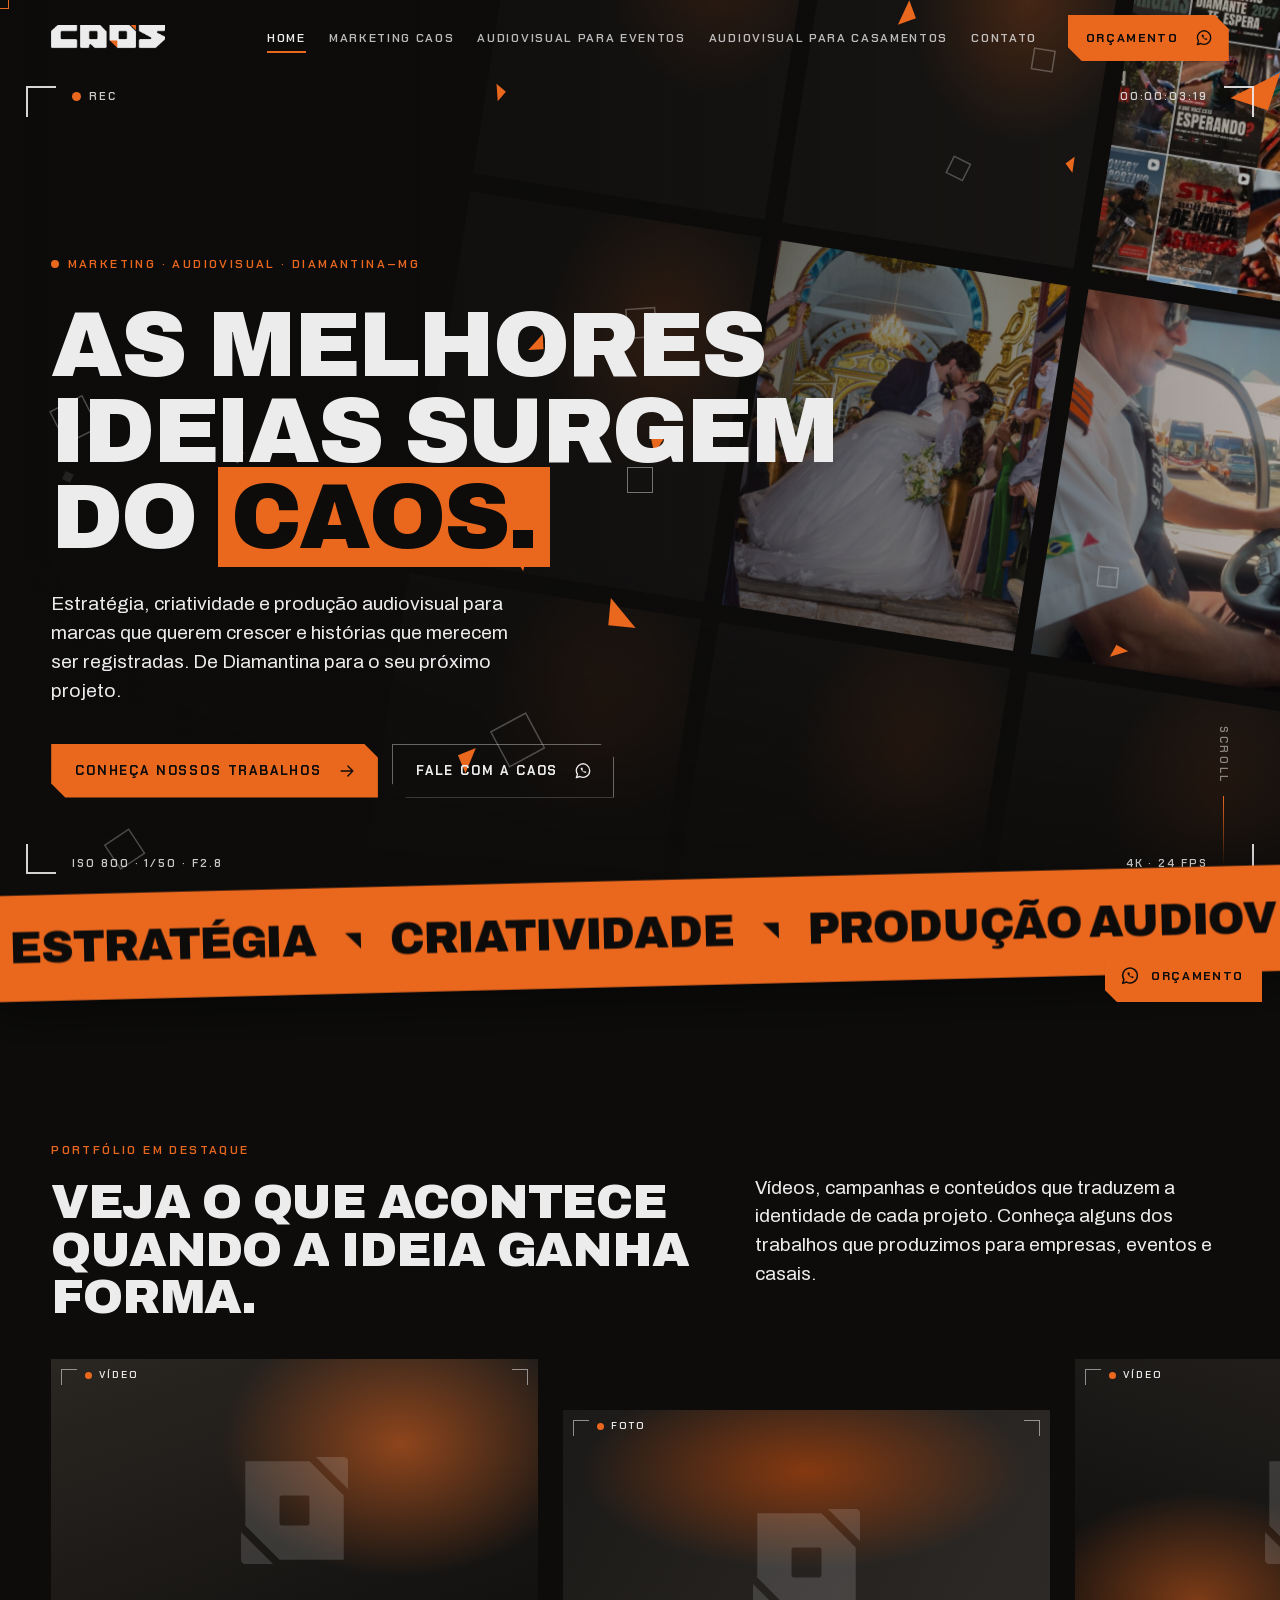
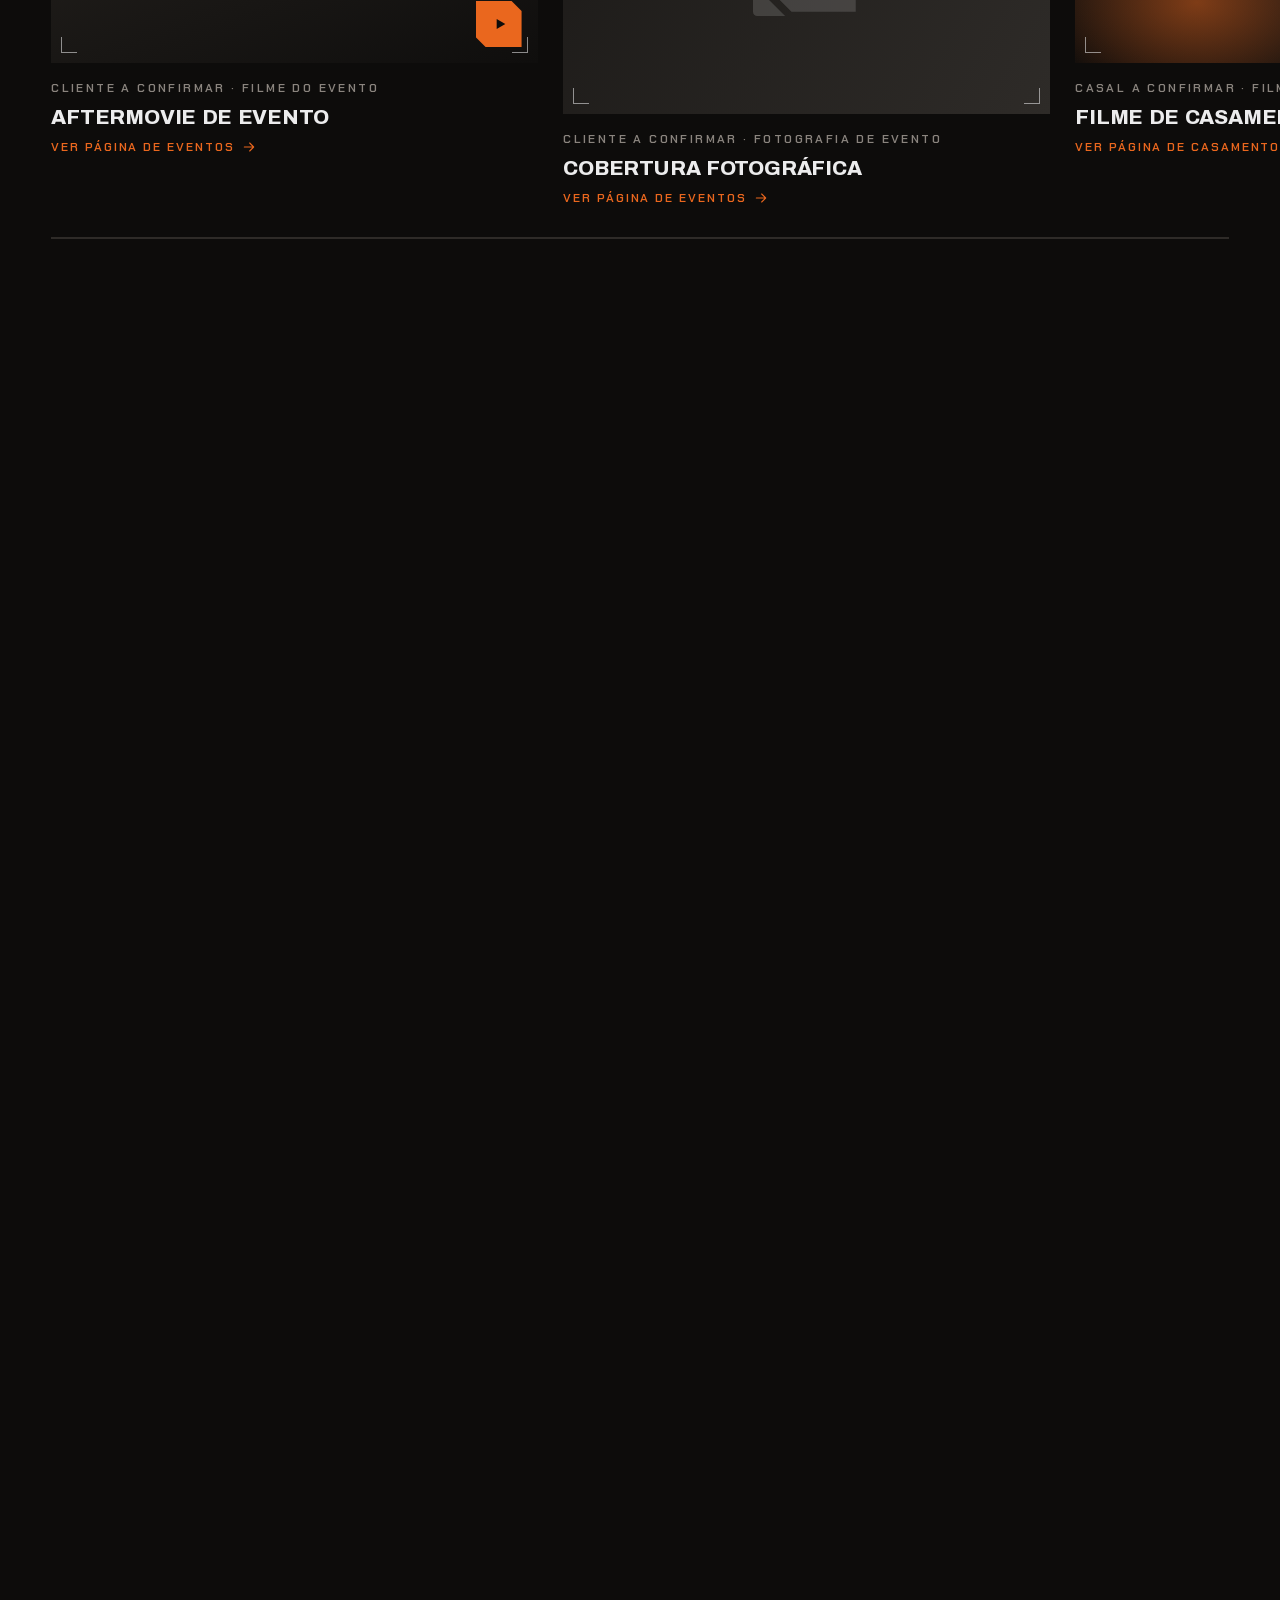
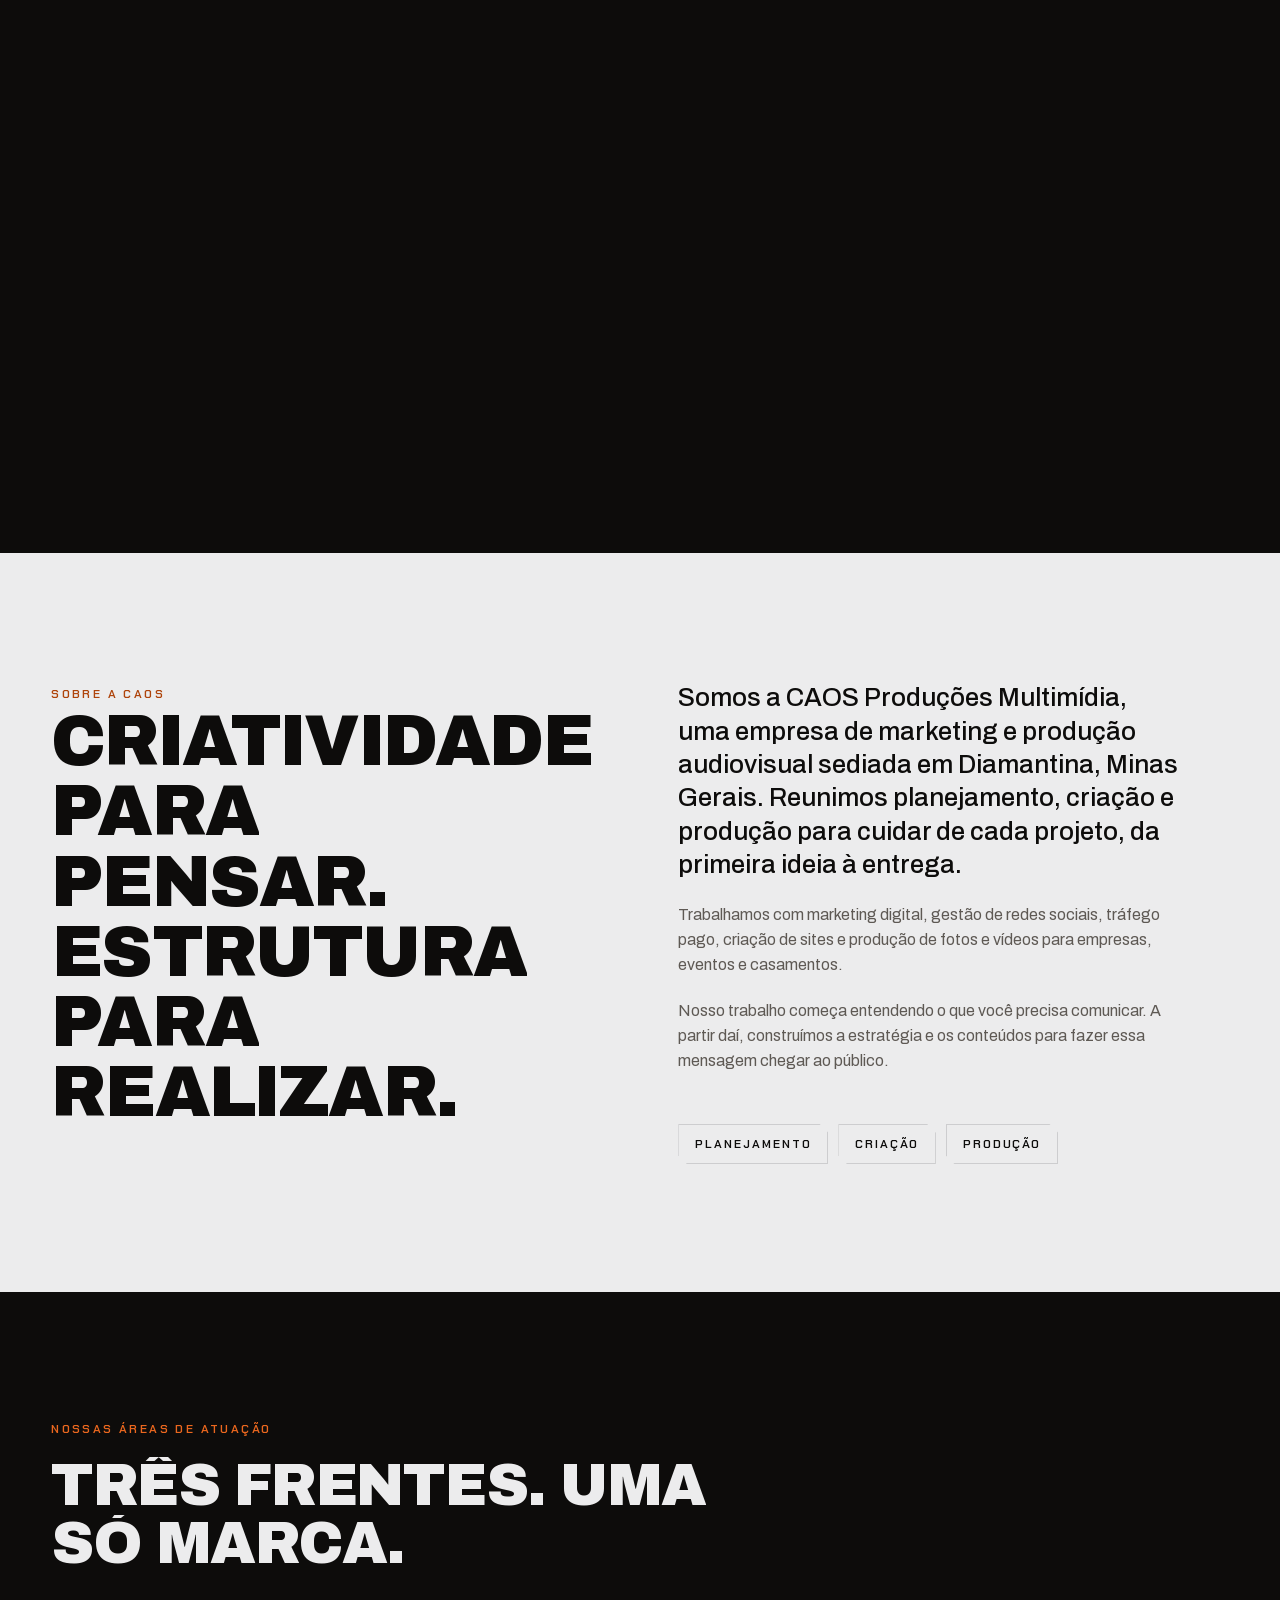
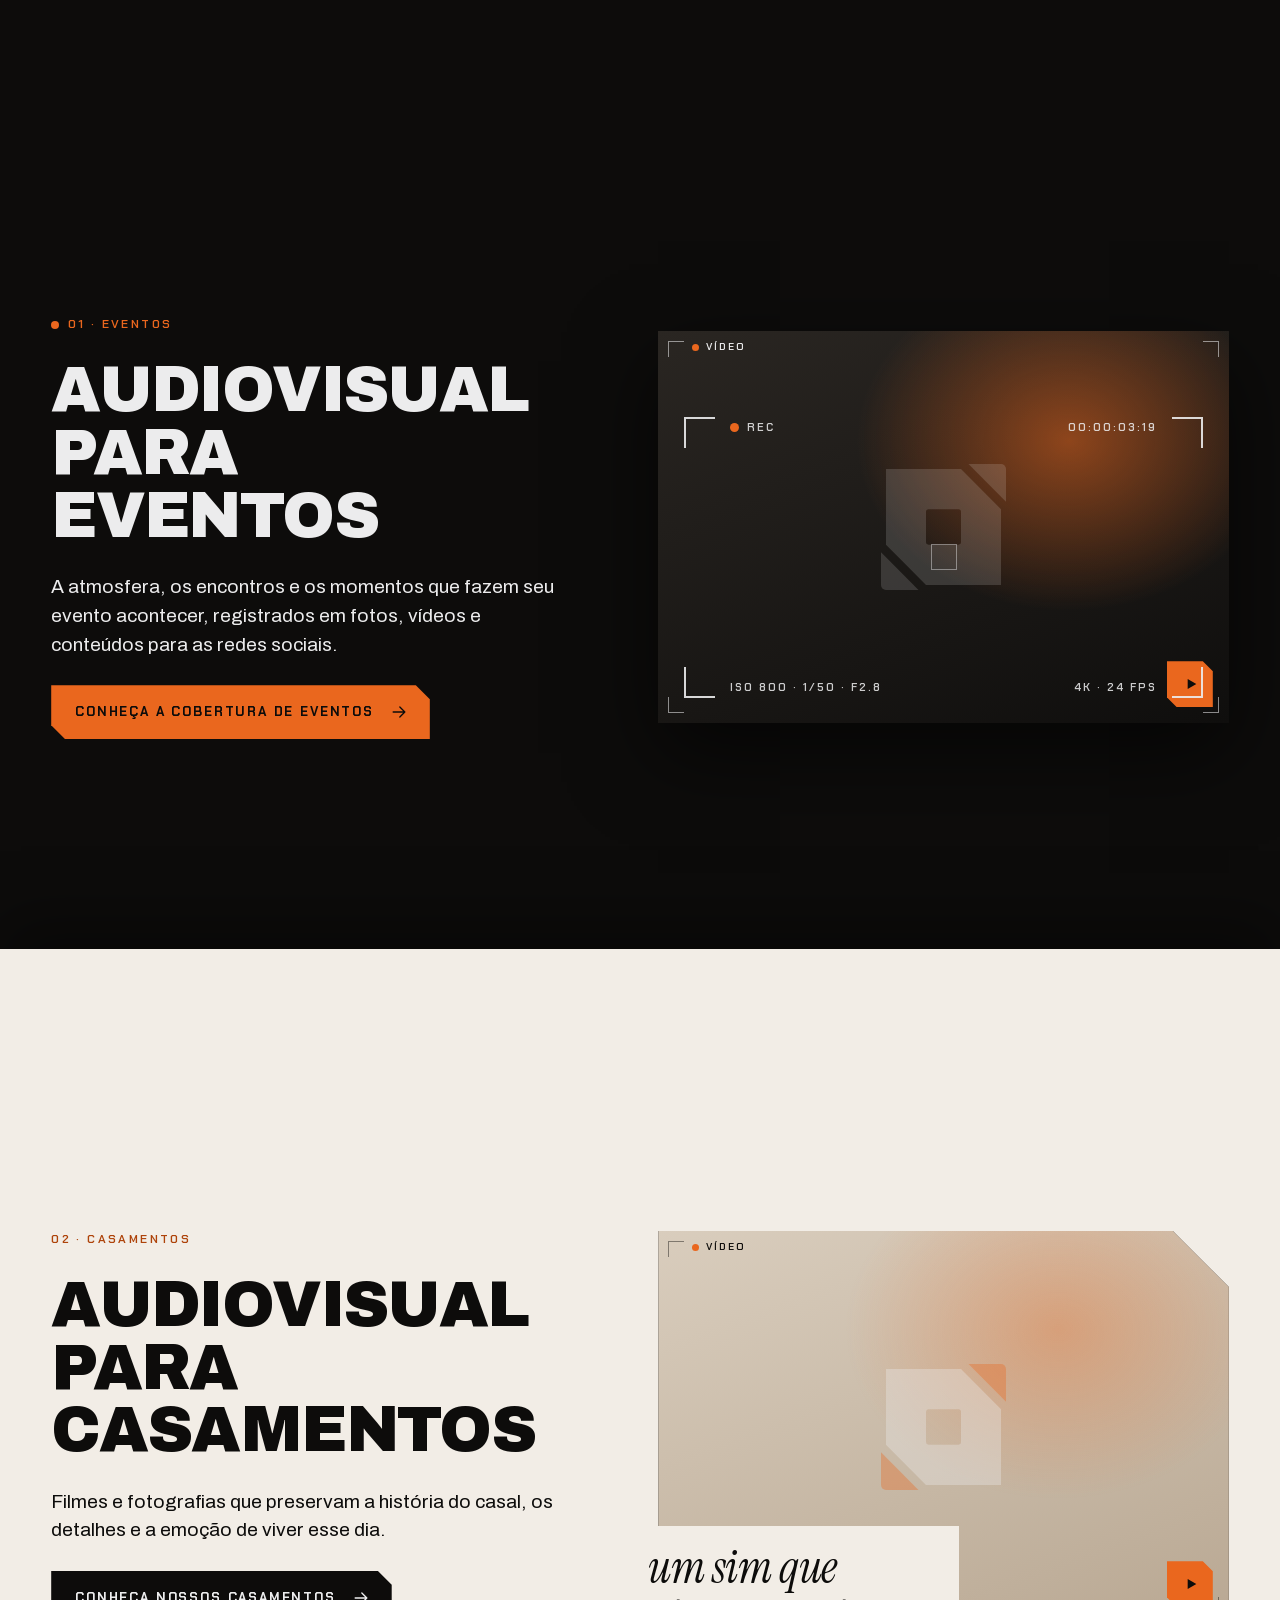
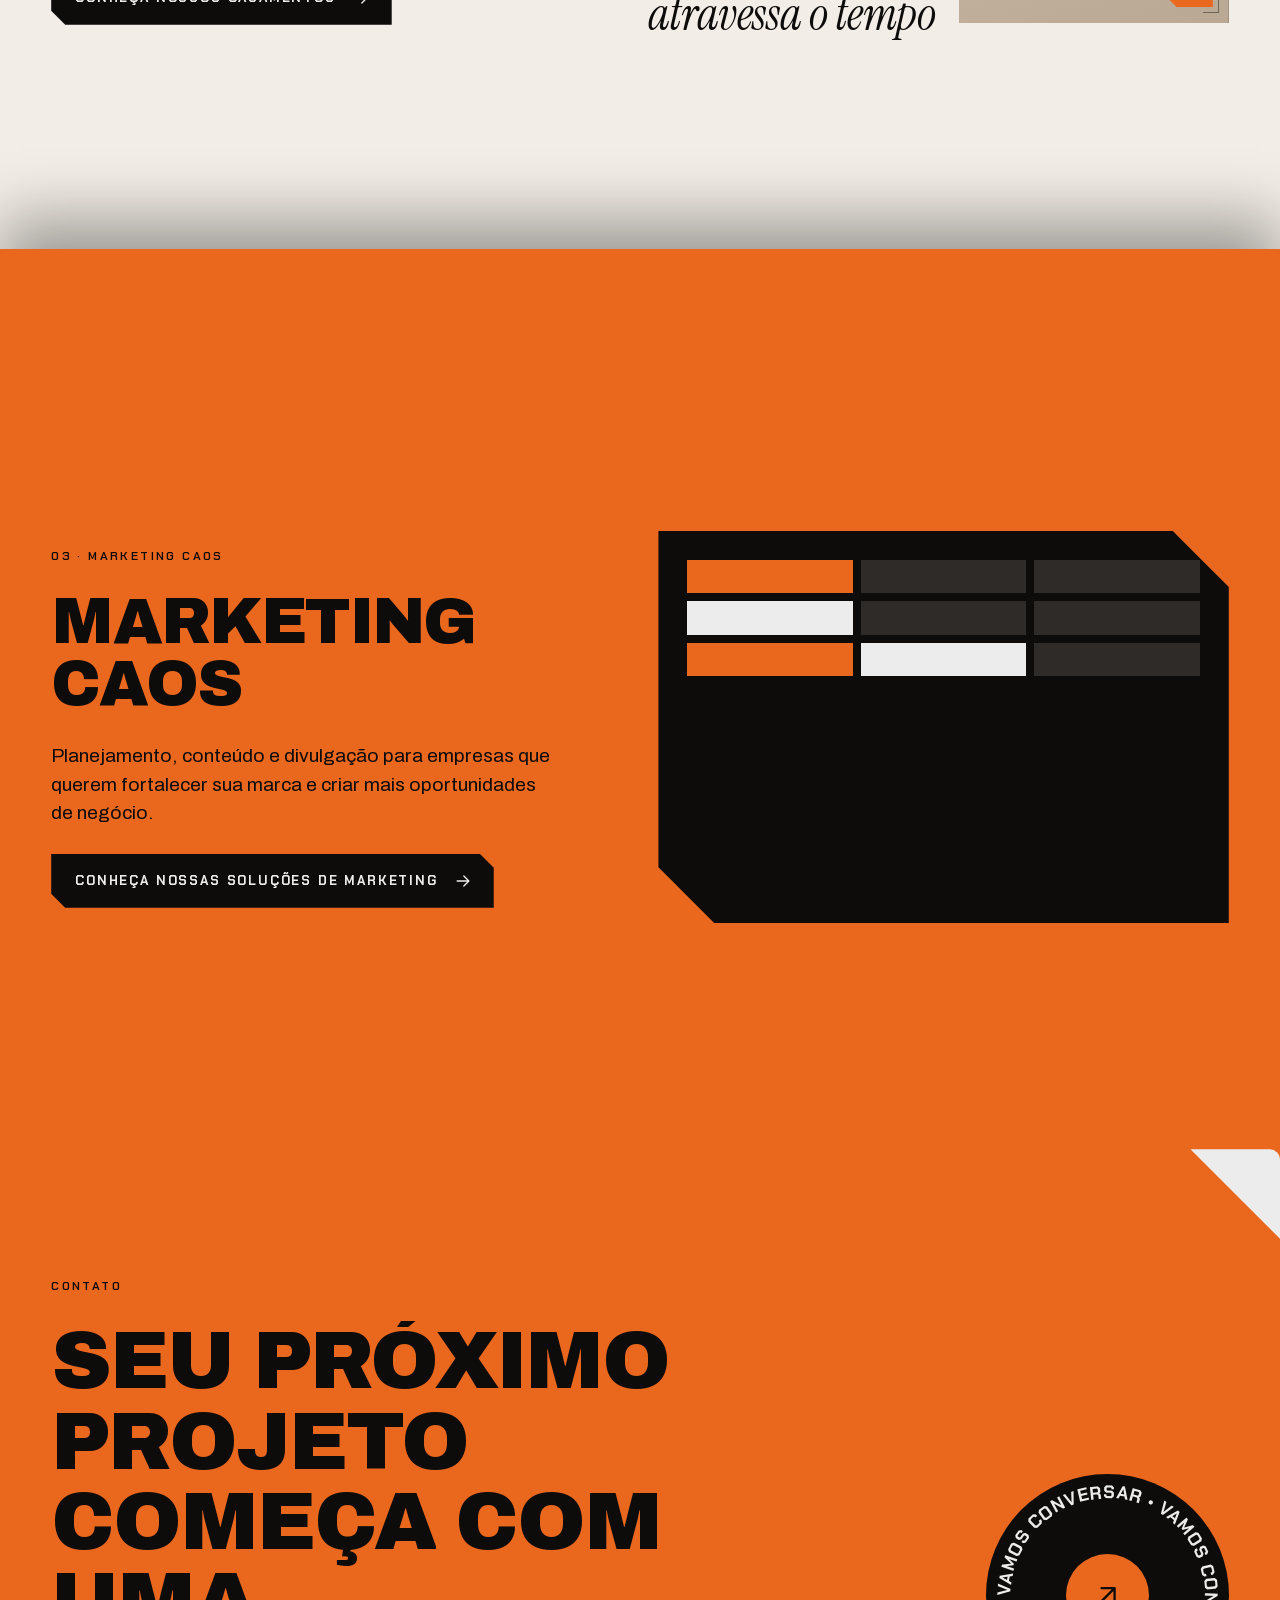
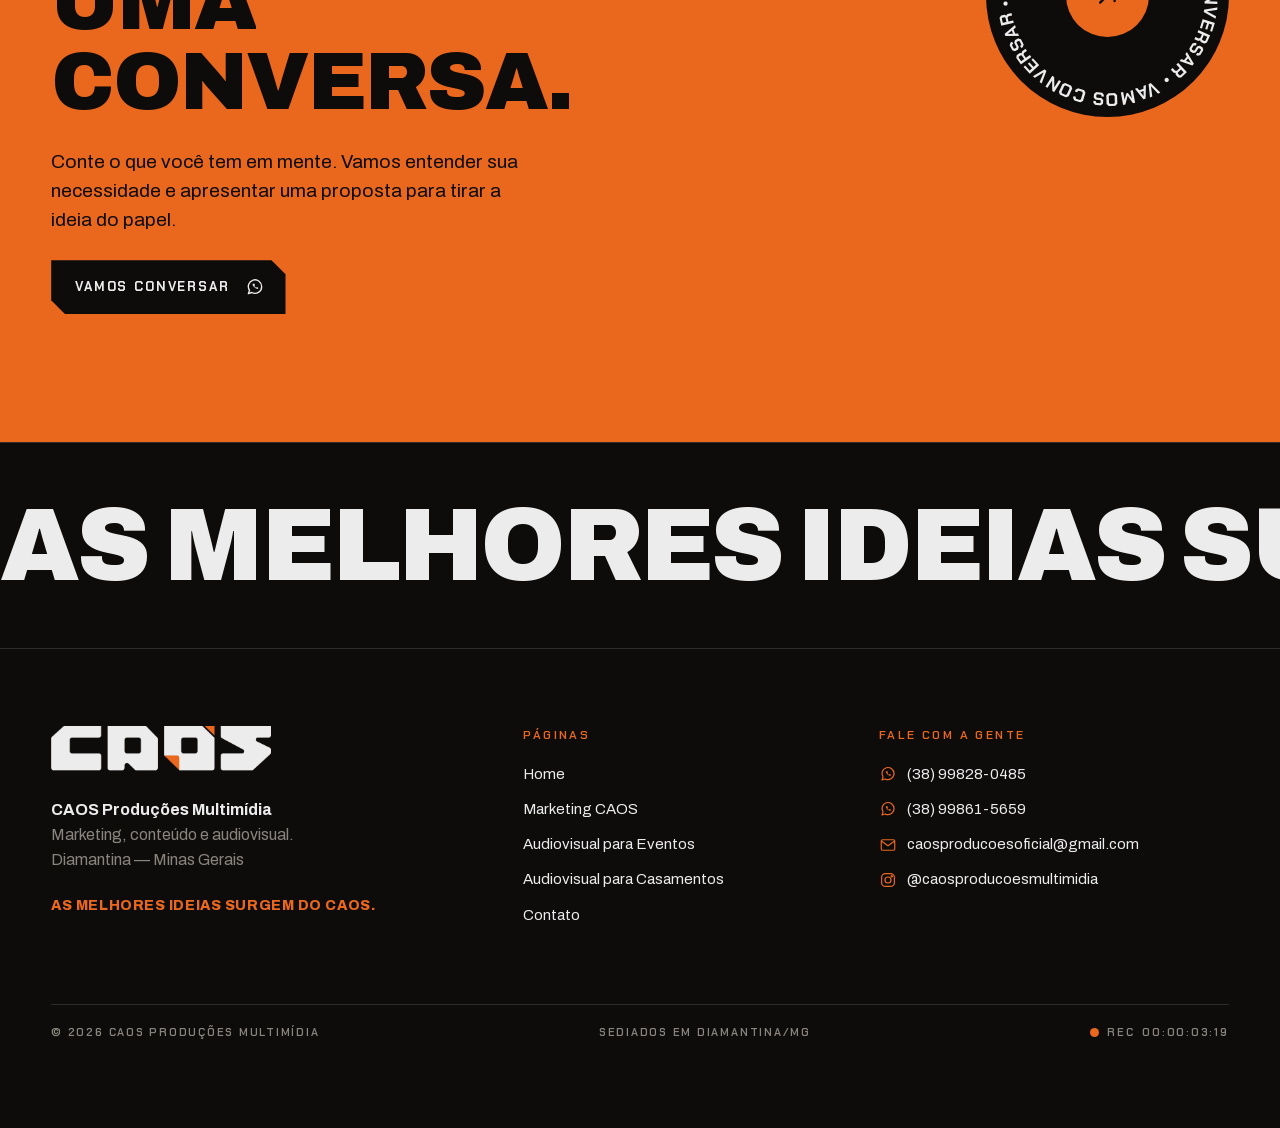
==== index.html @ 8f57286b "Gestão de redes sociais: um único quadro com os dois feeds, sem nomes de clientes Co-Authored-By: Cl" ====
<!doctype html>
<html lang="pt-BR" data-front="home">
<head>
<meta charset="utf-8">
<meta name="viewport" content="width=device-width, initial-scale=1, viewport-fit=cover">
<title>CAOS | Marketing e Produção Audiovisual em Diamantina</title>
<meta name="description" content="Conheça a CAOS: marketing digital, produção audiovisual e cobertura de eventos e casamentos em Diamantina. Veja nossos trabalhos e peça uma proposta.">
<link rel="canonical" href="https://acaos.com.br/">
<meta name="theme-color" content="#0D0C0B">
<meta property="og:type" content="website"><meta property="og:locale" content="pt_BR">
<meta property="og:site_name" content="CAOS Produções Multimídia">
<meta property="og:title" content="CAOS | Marketing e Produção Audiovisual em Diamantina"><meta property="og:description" content="Conheça a CAOS: marketing digital, produção audiovisual e cobertura de eventos e casamentos em Diamantina. Veja nossos trabalhos e peça uma proposta.">
<meta property="og:url" content="https://acaos.com.br/"><meta property="og:image" content="https://acaos.com.br/assets/img/og-image.jpg">
<meta name="twitter:card" content="summary_large_image">
<link rel="icon" href="/assets/img/brand/favicon.svg" type="image/svg+xml">
<link rel="preload" href="/assets/fonts/Archivo-100-900-latin.woff2" as="font" type="font/woff2" crossorigin>
<link rel="stylesheet" href="/assets/fonts/fonts.css">
<link rel="stylesheet" href="/assets/css/style.css?v=1793987584">
<script>document.documentElement.classList.add('js');try{if(sessionStorage.getItem('caosNav')==='1')document.documentElement.classList.add('is-entering')}catch(e){}</script>
<script type="application/ld+json">{"@context": "https://schema.org", "@type": "ProfessionalService", "name": "CAOS Produções Multimídia", "url": "https://acaos.com.br", "image": "https://acaos.com.br/assets/img/og-image.jpg", "logo": "https://acaos.com.br/assets/img/brand/favicon.svg", "telephone": "+5538998280485", "email": "caosproducoesoficial@gmail.com", "address": {"@type": "PostalAddress", "streetAddress": "Rua Direita, 180", "addressLocality": "Diamantina", "addressRegion": "MG", "addressCountry": "BR"}, "areaServed": "Diamantina e região, Minas Gerais", "sameAs": ["https://www.instagram.com/caosproducoesmultimidia/"]}</script>

</head>
<body data-front="home">
<a class="skip" href="#conteudo">Ir para o conteúdo</a>
<div class="curtain" aria-hidden="true"><i></i><i></i></div>
<div class="cursor" aria-hidden="true"><span></span><em></em></div>
<div class="progress" aria-hidden="true"><i></i></div>
<header class="hdr" data-hdr>
  <a class="hdr__logo" href="/" aria-label="CAOS · página inicial"><img src="/assets/img/brand/logo-nevoa.png" alt="CAOS" width="124" height="28"></a>
  <nav class="hdr__nav" aria-label="Principal"><a href="/" aria-current=page data-nav>Home</a><a href="/marketing/" data-nav>Marketing CAOS</a><a href="/eventos/" data-nav>Audiovisual para Eventos</a><a href="/casamentos/" data-nav>Audiovisual para Casamentos</a><a href="/contato/" data-nav>Contato</a></nav>
  <div class="hdr__cta"><a class="btn btn--solid" href="https://wa.me/5538998280485?text=Ol%C3%A1%2C%20CAOS%21%20Vim%20pelo%20site%20e%20gostaria%20de%20conversar%20sobre%20um%20projeto." target="_blank" rel="noopener" data-track="wa_header_home" data-magnetic data-cursor="WhatsApp"><span class="btn__t">Orçamento</span><span class="btn__i"><svg class="ico" viewBox="0 0 24 24" fill="none" stroke="currentColor" stroke-width="1.6" stroke-linecap="round" stroke-linejoin="round" aria-hidden="true"><path d="M20 11.5A8 8 0 0 1 8.2 18.6L4 20l1.4-4.1A8 8 0 1 1 20 11.5Z"/><path d="M9 8.5c.3 2.6 2.700 5 6 6l1.2-1.4-2-1-.8.8c-.8-.3-1.800-1.300-2.200-2.200l.8-.8-1-2Z" fill="currentColor" stroke="none"/></svg></span></a></div>
  <button class="burger" type="button" aria-label="Abrir menu" aria-expanded="false" data-burger><span></span><span></span></button>
</header>
<div class="menu" data-menu aria-hidden="true">
  <nav aria-label="Menu"><a href="/" data-nav><small>00</small><span>Home</span></a><a href="/marketing/" data-nav><small>01</small><span>Marketing CAOS</span></a><a href="/eventos/" data-nav><small>02</small><span>Audiovisual para Eventos</span></a><a href="/casamentos/" data-nav><small>03</small><span>Audiovisual para Casamentos</span></a><a href="/contato/" data-nav><small>04</small><span>Contato</span></a></nav>
  <div class="menu__foot"><a href="https://wa.me/5538998280485?text=Ol%C3%A1%2C%20CAOS%21%20Vim%20pelo%20site%20e%20gostaria%20de%20conversar%20sobre%20um%20projeto." target="_blank" rel="noopener">WhatsApp (38) 99828-0485</a><a href="mailto:caosproducoesoficial@gmail.com">caosproducoesoficial@gmail.com</a></div>
</div>
<main id="conteudo">

<section class="hero sec sec--dark" data-sec data-hero>
  <div class="hero__cols" aria-hidden="true"><div class="hcol hcol--0"><div class="hcol__t"><div class="hcol__i"><div class="frame " data-v="0" data-tipo="video"><span class="frame__ph"><img src="/assets/img/brand/simbolo.svg" alt="" class="sym" width="100" height="100" loading="lazy"></span><i class="fc tl"></i><i class="fc tr"></i><i class="fc bl"></i><i class="fc br"></i><span class="frame__rec"><b></b>VÍDEO</span><span class="frame__play"><svg class="ico" viewBox="0 0 24 24" fill="none" stroke="currentColor" stroke-width="1.6" stroke-linecap="round" stroke-linejoin="round" aria-hidden="true"><path d="M7 4.5v15l13-7.5Z" fill="currentColor" stroke="none"/></svg></span></div></div><div class="hcol__i"><div class="frame " data-v="2" data-tipo="foto"><span class="frame__ph"><img src="/assets/img/brand/simbolo.svg" alt="" class="sym" width="100" height="100" loading="lazy"></span><i class="fc tl"></i><i class="fc tr"></i><i class="fc bl"></i><i class="fc br"></i><span class="frame__rec"><b></b>FOTO</span></div></div><div class="hcol__i"><div class="frame " data-v="3" data-tipo="video"><span class="frame__ph"><img src="/assets/img/brand/simbolo.svg" alt="" class="sym" width="100" height="100" loading="lazy"></span><i class="fc tl"></i><i class="fc tr"></i><i class="fc bl"></i><i class="fc br"></i><span class="frame__rec"><b></b>VÍDEO</span><span class="frame__play"><svg class="ico" viewBox="0 0 24 24" fill="none" stroke="currentColor" stroke-width="1.6" stroke-linecap="round" stroke-linejoin="round" aria-hidden="true"><path d="M7 4.5v15l13-7.5Z" fill="currentColor" stroke="none"/></svg></span></div></div><div class="hcol__i"><div class="frame " data-v="0" data-tipo="video"><span class="frame__ph"><img src="/assets/img/brand/simbolo.svg" alt="" class="sym" width="100" height="100" loading="lazy"></span><i class="fc tl"></i><i class="fc tr"></i><i class="fc bl"></i><i class="fc br"></i><span class="frame__rec"><b></b>VÍDEO</span><span class="frame__play"><svg class="ico" viewBox="0 0 24 24" fill="none" stroke="currentColor" stroke-width="1.6" stroke-linecap="round" stroke-linejoin="round" aria-hidden="true"><path d="M7 4.5v15l13-7.5Z" fill="currentColor" stroke="none"/></svg></span></div></div><div class="hcol__i"><div class="frame " data-v="2" data-tipo="foto"><span class="frame__ph"><img src="/assets/img/brand/simbolo.svg" alt="" class="sym" width="100" height="100" loading="lazy"></span><i class="fc tl"></i><i class="fc tr"></i><i class="fc bl"></i><i class="fc br"></i><span class="frame__rec"><b></b>FOTO</span></div></div><div class="hcol__i"><div class="frame " data-v="3" data-tipo="video"><span class="frame__ph"><img src="/assets/img/brand/simbolo.svg" alt="" class="sym" width="100" height="100" loading="lazy"></span><i class="fc tl"></i><i class="fc tr"></i><i class="fc bl"></i><i class="fc br"></i><span class="frame__rec"><b></b>VÍDEO</span><span class="frame__play"><svg class="ico" viewBox="0 0 24 24" fill="none" stroke="currentColor" stroke-width="1.6" stroke-linecap="round" stroke-linejoin="round" aria-hidden="true"><path d="M7 4.5v15l13-7.5Z" fill="currentColor" stroke="none"/></svg></span></div></div></div></div><div class="hcol hcol--1"><div class="hcol__t"><div class="hcol__i"><div class="frame " data-v="1" data-tipo="video"><span class="frame__ph"><img src="/assets/img/brand/simbolo.svg" alt="" class="sym" width="100" height="100" loading="lazy"></span><i class="fc tl"></i><i class="fc tr"></i><i class="fc bl"></i><i class="fc br"></i><span class="frame__rec"><b></b>VÍDEO</span><span class="frame__play"><svg class="ico" viewBox="0 0 24 24" fill="none" stroke="currentColor" stroke-width="1.6" stroke-linecap="round" stroke-linejoin="round" aria-hidden="true"><path d="M7 4.5v15l13-7.5Z" fill="currentColor" stroke="none"/></svg></span></div></div><div class="hcol__i"><div class="frame " data-v="1" data-tipo="foto"><img src="/assets/img/portfolio/casamento-saida-igreja.jpg" alt="Cerimônia e saída da igreja · Casal a confirmar" loading="lazy" decoding="async"><i class="fc tl"></i><i class="fc tr"></i><i class="fc bl"></i><i class="fc br"></i><span class="frame__rec"><b></b>FOTO</span></div></div><div class="hcol__i"><div class="frame " data-v="1" data-tipo="video"><span class="frame__ph"><img src="/assets/img/brand/simbolo.svg" alt="" class="sym" width="100" height="100" loading="lazy"></span><i class="fc tl"></i><i class="fc tr"></i><i class="fc bl"></i><i class="fc br"></i><span class="frame__rec"><b></b>VÍDEO</span><span class="frame__play"><svg class="ico" viewBox="0 0 24 24" fill="none" stroke="currentColor" stroke-width="1.6" stroke-linecap="round" stroke-linejoin="round" aria-hidden="true"><path d="M7 4.5v15l13-7.5Z" fill="currentColor" stroke="none"/></svg></span></div></div><div class="hcol__i"><div class="frame " data-v="1" data-tipo="video"><span class="frame__ph"><img src="/assets/img/brand/simbolo.svg" alt="" class="sym" width="100" height="100" loading="lazy"></span><i class="fc tl"></i><i class="fc tr"></i><i class="fc bl"></i><i class="fc br"></i><span class="frame__rec"><b></b>VÍDEO</span><span class="frame__play"><svg class="ico" viewBox="0 0 24 24" fill="none" stroke="currentColor" stroke-width="1.6" stroke-linecap="round" stroke-linejoin="round" aria-hidden="true"><path d="M7 4.5v15l13-7.5Z" fill="currentColor" stroke="none"/></svg></span></div></div><div class="hcol__i"><div class="frame " data-v="1" data-tipo="foto"><img src="/assets/img/portfolio/casamento-saida-igreja.jpg" alt="Cerimônia e saída da igreja · Casal a confirmar" loading="lazy" decoding="async"><i class="fc tl"></i><i class="fc tr"></i><i class="fc bl"></i><i class="fc br"></i><span class="frame__rec"><b></b>FOTO</span></div></div><div class="hcol__i"><div class="frame " data-v="1" data-tipo="video"><span class="frame__ph"><img src="/assets/img/brand/simbolo.svg" alt="" class="sym" width="100" height="100" loading="lazy"></span><i class="fc tl"></i><i class="fc tr"></i><i class="fc bl"></i><i class="fc br"></i><span class="frame__rec"><b></b>VÍDEO</span><span class="frame__play"><svg class="ico" viewBox="0 0 24 24" fill="none" stroke="currentColor" stroke-width="1.6" stroke-linecap="round" stroke-linejoin="round" aria-hidden="true"><path d="M7 4.5v15l13-7.5Z" fill="currentColor" stroke="none"/></svg></span></div></div></div></div><div class="hcol hcol--2"><div class="hcol__t"><div class="hcol__i"><div class="frame " data-v="3" data-tipo="instagram"><img src="/assets/img/portfolio/insta-gestao-redes.jpg" alt="Gestão de redes sociais · Clientes CAOS" loading="lazy" decoding="async"><i class="fc tl"></i><i class="fc tr"></i><i class="fc bl"></i><i class="fc br"></i><span class="frame__rec"><b></b>INSTAGRAM</span></div></div><div class="hcol__i"><div class="frame " data-v="0" data-tipo="video"><img src="/assets/img/portfolio/institucional-sertaneja.jpg" alt="Vídeo institucional · Sertaneja" loading="lazy" decoding="async"><i class="fc tl"></i><i class="fc tr"></i><i class="fc bl"></i><i class="fc br"></i><span class="frame__rec"><b></b>VÍDEO</span><span class="frame__play"><svg class="ico" viewBox="0 0 24 24" fill="none" stroke="currentColor" stroke-width="1.6" stroke-linecap="round" stroke-linejoin="round" aria-hidden="true"><path d="M7 4.5v15l13-7.5Z" fill="currentColor" stroke="none"/></svg></span></div></div><div class="hcol__i"><div class="frame " data-v="2" data-tipo="foto"><span class="frame__ph"><img src="/assets/img/brand/simbolo.svg" alt="" class="sym" width="100" height="100" loading="lazy"></span><i class="fc tl"></i><i class="fc tr"></i><i class="fc bl"></i><i class="fc br"></i><span class="frame__rec"><b></b>FOTO</span></div></div><div class="hcol__i"><div class="frame " data-v="3" data-tipo="instagram"><img src="/assets/img/portfolio/insta-gestao-redes.jpg" alt="Gestão de redes sociais · Clientes CAOS" loading="lazy" decoding="async"><i class="fc tl"></i><i class="fc tr"></i><i class="fc bl"></i><i class="fc br"></i><span class="frame__rec"><b></b>INSTAGRAM</span></div></div><div class="hcol__i"><div class="frame " data-v="0" data-tipo="video"><img src="/assets/img/portfolio/institucional-sertaneja.jpg" alt="Vídeo institucional · Sertaneja" loading="lazy" decoding="async"><i class="fc tl"></i><i class="fc tr"></i><i class="fc bl"></i><i class="fc br"></i><span class="frame__rec"><b></b>VÍDEO</span><span class="frame__play"><svg class="ico" viewBox="0 0 24 24" fill="none" stroke="currentColor" stroke-width="1.6" stroke-linecap="round" stroke-linejoin="round" aria-hidden="true"><path d="M7 4.5v15l13-7.5Z" fill="currentColor" stroke="none"/></svg></span></div></div><div class="hcol__i"><div class="frame " data-v="2" data-tipo="foto"><span class="frame__ph"><img src="/assets/img/brand/simbolo.svg" alt="" class="sym" width="100" height="100" loading="lazy"></span><i class="fc tl"></i><i class="fc tr"></i><i class="fc bl"></i><i class="fc br"></i><span class="frame__rec"><b></b>FOTO</span></div></div></div></div></div>
  <div class="hero__veil"></div>
  <canvas class="hero__canvas" data-chaos-canvas aria-hidden="true"></canvas>
  <div class="vf" aria-hidden="true">
  <i class="vf__c tl"></i><i class="vf__c tr"></i><i class="vf__c bl"></i><i class="vf__c br"></i>
  <span class="vf__rec"><b></b>REC</span><time class="vf__tc" data-timecode>00:00:00:00</time>
  <span class="vf__meta l">ISO 800 · 1/50 · F2.8</span><span class="vf__meta r">4K · 24 FPS</span>
  <i class="vf__cross"></i></div>
  <div class="wrap hero__in">
    <span class="lbl" data-reveal><i class="dot"></i> Marketing · Audiovisual · Diamantina–MG</span>
    <h1 class="hero__h" data-chaos aria-label="As melhores ideias surgem do CAOS.">As melhores ideias surgem do <span class="hl">CAOS.</span></h1>
    <p class="lead hero__p" data-reveal>Estratégia, criatividade e produção audiovisual para marcas que querem crescer e histórias que merecem ser registradas. De Diamantina para o seu próximo projeto.</p>
    <div class="hero__btns" data-reveal><a class="btn btn--solid" href="#portfolio" data-track="hero_trabalhos" data-magnetic ><span class="btn__t">Conheça nossos trabalhos</span><span class="btn__i"><svg class="ico" viewBox="0 0 24 24" fill="none" stroke="currentColor" stroke-width="1.6" stroke-linecap="round" stroke-linejoin="round" aria-hidden="true"><path d="M5 12h14M13 6l6 6-6 6"/></svg></span></a><a class="btn btn--line" href="https://wa.me/5538998280485?text=Ol%C3%A1%2C%20CAOS%21%20Vim%20pelo%20site%20e%20gostaria%20de%20conversar%20sobre%20um%20projeto." target="_blank" rel="noopener" data-track="hero_wa" data-magnetic data-cursor="WhatsApp"><span class="btn__t">Fale com a CAOS</span><span class="btn__i"><svg class="ico" viewBox="0 0 24 24" fill="none" stroke="currentColor" stroke-width="1.6" stroke-linecap="round" stroke-linejoin="round" aria-hidden="true"><path d="M20 11.5A8 8 0 0 1 8.2 18.6L4 20l1.4-4.1A8 8 0 1 1 20 11.5Z"/><path d="M9 8.5c.3 2.6 2.700 5 6 6l1.2-1.4-2-1-.8.8c-.8-.3-1.800-1.300-2.200-2.200l.8-.8-1-2Z" fill="currentColor" stroke="none"/></svg></span></a></div>
  </div>
  <a class="hero__scroll" href="#portfolio" aria-label="Rolar para os trabalhos"><span>Scroll</span><i></i></a>
</section>

<div class="strip" aria-hidden="true"><div class="marq" data-marq data-tilt-skew><span>Estratégia</span><i></i><span>Criatividade</span><i></i><span>Produção audiovisual</span><i></i><span>Marketing</span><i></i><span>Eventos</span><i></i><span>Casamentos</span><i></i><span>Conteúdo</span><i></i><span>Tráfego pago</span><i></i><span>Estratégia</span><i></i><span>Criatividade</span><i></i><span>Produção audiovisual</span><i></i><span>Marketing</span><i></i><span>Eventos</span><i></i><span>Casamentos</span><i></i><span>Conteúdo</span><i></i><span>Tráfego pago</span><i></i></div></div>

<section class="sec sec--dark hs" data-sec id="portfolio" data-hs>
  <div class="hs__pin">
    <div class="wrap hs__head"><div class="shead "><span class="lbl" data-reveal>Portfólio em destaque</span><h2 class="h2" data-split>Veja o que acontece quando a ideia ganha forma.</h2></div>
      <p class="lead" data-reveal>Vídeos, campanhas e conteúdos que traduzem a identidade de cada projeto. Conheça alguns dos trabalhos que produzimos para empresas, eventos e casais.</p></div>
    <div class="hs__track" data-hs-track><article class="hs__card" data-cursor="Ver">
  <button type="button" class="work__open" data-open="aftermovie-evento" aria-label="Abrir Aftermovie de evento"><div class="frame " data-v="0" data-tipo="video"><span class="frame__ph"><img src="/assets/img/brand/simbolo.svg" alt="" class="sym" width="100" height="100" loading="lazy"></span><i class="fc tl"></i><i class="fc tr"></i><i class="fc bl"></i><i class="fc br"></i><span class="frame__rec"><b></b>VÍDEO</span><span class="frame__play"><svg class="ico" viewBox="0 0 24 24" fill="none" stroke="currentColor" stroke-width="1.6" stroke-linecap="round" stroke-linejoin="round" aria-hidden="true"><path d="M7 4.5v15l13-7.5Z" fill="currentColor" stroke="none"/></svg></span></div></button>
  <div class="hs__meta"><span class="lbl">Cliente a confirmar · Filme do evento</span><h3>Aftermovie de evento</h3>
  <a class="tlink" href="/eventos/">Ver página de eventos <svg class="ico" viewBox="0 0 24 24" fill="none" stroke="currentColor" stroke-width="1.6" stroke-linecap="round" stroke-linejoin="round" aria-hidden="true"><path d="M5 12h14M13 6l6 6-6 6"/></svg></a></div></article><article class="hs__card" data-cursor="Ver">
  <button type="button" class="work__open" data-open="evento-corporativo" aria-label="Abrir Cobertura fotográfica"><div class="frame " data-v="2" data-tipo="foto"><span class="frame__ph"><img src="/assets/img/brand/simbolo.svg" alt="" class="sym" width="100" height="100" loading="lazy"></span><i class="fc tl"></i><i class="fc tr"></i><i class="fc bl"></i><i class="fc br"></i><span class="frame__rec"><b></b>FOTO</span></div></button>
  <div class="hs__meta"><span class="lbl">Cliente a confirmar · Fotografia de evento</span><h3>Cobertura fotográfica</h3>
  <a class="tlink" href="/eventos/">Ver página de eventos <svg class="ico" viewBox="0 0 24 24" fill="none" stroke="currentColor" stroke-width="1.6" stroke-linecap="round" stroke-linejoin="round" aria-hidden="true"><path d="M5 12h14M13 6l6 6-6 6"/></svg></a></div></article><article class="hs__card" data-cursor="Ver">
  <button type="button" class="work__open" data-open="casamento-filme-1" aria-label="Abrir Filme de casamento"><div class="frame " data-v="1" data-tipo="video"><span class="frame__ph"><img src="/assets/img/brand/simbolo.svg" alt="" class="sym" width="100" height="100" loading="lazy"></span><i class="fc tl"></i><i class="fc tr"></i><i class="fc bl"></i><i class="fc br"></i><span class="frame__rec"><b></b>VÍDEO</span><span class="frame__play"><svg class="ico" viewBox="0 0 24 24" fill="none" stroke="currentColor" stroke-width="1.6" stroke-linecap="round" stroke-linejoin="round" aria-hidden="true"><path d="M7 4.5v15l13-7.5Z" fill="currentColor" stroke="none"/></svg></span></div></button>
  <div class="hs__meta"><span class="lbl">Casal a confirmar · Filme de casamento</span><h3>Filme de casamento</h3>
  <a class="tlink" href="/casamentos/">Ver página de casamentos <svg class="ico" viewBox="0 0 24 24" fill="none" stroke="currentColor" stroke-width="1.6" stroke-linecap="round" stroke-linejoin="round" aria-hidden="true"><path d="M5 12h14M13 6l6 6-6 6"/></svg></a></div></article><article class="hs__card" data-cursor="Ver">
  <button type="button" class="work__open" data-open="marketing-case-1" aria-label="Abrir Gestão de redes sociais"><div class="frame " data-v="3" data-tipo="instagram"><img src="/assets/img/portfolio/insta-gestao-redes.jpg" alt="Gestão de redes sociais · Clientes CAOS" loading="lazy" decoding="async"><i class="fc tl"></i><i class="fc tr"></i><i class="fc bl"></i><i class="fc br"></i><span class="frame__rec"><b></b>INSTAGRAM</span></div></button>
  <div class="hs__meta"><span class="lbl">Clientes CAOS · Gestão de redes sociais</span><h3>Gestão de redes sociais</h3>
  <a class="tlink" href="/marketing/">Ver página de marketing <svg class="ico" viewBox="0 0 24 24" fill="none" stroke="currentColor" stroke-width="1.6" stroke-linecap="round" stroke-linejoin="round" aria-hidden="true"><path d="M5 12h14M13 6l6 6-6 6"/></svg></a></div></article><article class="hs__card" data-cursor="Ver">
  <button type="button" class="work__open" data-open="marketing-video-1" aria-label="Abrir Vídeo institucional"><div class="frame " data-v="0" data-tipo="video"><img src="/assets/img/portfolio/institucional-sertaneja.jpg" alt="Vídeo institucional · Sertaneja" loading="lazy" decoding="async"><i class="fc tl"></i><i class="fc tr"></i><i class="fc bl"></i><i class="fc br"></i><span class="frame__rec"><b></b>VÍDEO</span><span class="frame__play"><svg class="ico" viewBox="0 0 24 24" fill="none" stroke="currentColor" stroke-width="1.6" stroke-linecap="round" stroke-linejoin="round" aria-hidden="true"><path d="M7 4.5v15l13-7.5Z" fill="currentColor" stroke="none"/></svg></span></div></button>
  <div class="hs__meta"><span class="lbl">Sertaneja · Produção de fotos e vídeos</span><h3>Vídeo institucional</h3>
  <a class="tlink" href="/marketing/">Ver página de marketing <svg class="ico" viewBox="0 0 24 24" fill="none" stroke="currentColor" stroke-width="1.6" stroke-linecap="round" stroke-linejoin="round" aria-hidden="true"><path d="M5 12h14M13 6l6 6-6 6"/></svg></a></div></article><div class="hs__end"><a class="btn btn--solid" href="/contato/" data-magnetic><span class="btn__t">Quero um trabalho assim</span><span class="btn__i"><svg class="ico" viewBox="0 0 24 24" fill="none" stroke="currentColor" stroke-width="1.6" stroke-linecap="round" stroke-linejoin="round" aria-hidden="true"><path d="M5 12h14M13 6l6 6-6 6"/></svg></span></a></div></div>
    <div class="hs__bar" aria-hidden="true"><i data-hs-bar></i></div>
  </div>
</section>

<section class="sec sec--nevoa about" data-sec id="sobre">
  <div class="wrap about__in">
    <div>
      <span class="lbl lbl--b" data-reveal>Sobre a CAOS</span>
      <h2 class="h1 about__h" data-split>Criatividade para pensar. Estrutura para realizar.</h2>
    </div>
    <div class="about__txt">
      <p class="scrub" data-scrub>Somos a CAOS Produções Multimídia, uma empresa de marketing e produção audiovisual sediada em Diamantina, Minas Gerais. Reunimos planejamento, criação e produção para cuidar de cada projeto, da primeira ideia à entrega.</p>
      <p data-reveal>Trabalhamos com marketing digital, gestão de redes sociais, tráfego pago, criação de sites e produção de fotos e vídeos para empresas, eventos e casamentos.</p>
      <p data-reveal>Nosso trabalho começa entendendo o que você precisa comunicar. A partir daí, construímos a estratégia e os conteúdos para fazer essa mensagem chegar ao público.</p>
      <ul class="pills" data-reveal><li>Planejamento</li><li>Criação</li><li>Produção</li></ul>
    </div>
  </div>
  <div class="about__sym" aria-hidden="true" data-speed="-0.15"><img src="/assets/img/brand/simbolo.svg" alt="" class="sym" width="100" height="100" loading="lazy"></div>
</section>

<section class="areas" data-areas id="areas">
  <div class="areas__intro sec sec--dark" data-sec><div class="wrap"><div class="shead "><span class="lbl" data-reveal>Nossas áreas de atuação</span><h2 class="h2" data-split>Três frentes. Uma só marca.</h2></div></div></div>

  <article class="panel panel--eventos" data-panel>
    <div class="wrap panel__in">
      <div class="panel__txt">
        <span class="lbl"><i class="dot"></i> 01 · Eventos</span>
        <h3 class="h1" data-split>Audiovisual para Eventos</h3>
        <p class="lead">A atmosfera, os encontros e os momentos que fazem seu evento acontecer, registrados em fotos, vídeos e conteúdos para as redes sociais.</p>
        <a class="btn btn--solid" href="/eventos/" data-track="area_eventos" data-magnetic ><span class="btn__t">Conheça a cobertura de eventos</span><span class="btn__i"><svg class="ico" viewBox="0 0 24 24" fill="none" stroke="currentColor" stroke-width="1.6" stroke-linecap="round" stroke-linejoin="round" aria-hidden="true"><path d="M5 12h14M13 6l6 6-6 6"/></svg></span></a>
      </div>
      <a class="panel__vis" href="/eventos/" data-cursor="Abrir" aria-label="Audiovisual para eventos"><div class="frame frame--big" data-v="0" data-tipo="video"><span class="frame__ph"><img src="/assets/img/brand/simbolo.svg" alt="" class="sym" width="100" height="100" loading="lazy"></span><i class="fc tl"></i><i class="fc tr"></i><i class="fc bl"></i><i class="fc br"></i><span class="frame__rec"><b></b>VÍDEO</span><span class="frame__play"><svg class="ico" viewBox="0 0 24 24" fill="none" stroke="currentColor" stroke-width="1.6" stroke-linecap="round" stroke-linejoin="round" aria-hidden="true"><path d="M7 4.5v15l13-7.5Z" fill="currentColor" stroke="none"/></svg></span></div><div class="vf" aria-hidden="true">
  <i class="vf__c tl"></i><i class="vf__c tr"></i><i class="vf__c bl"></i><i class="vf__c br"></i>
  <span class="vf__rec"><b></b>REC</span><time class="vf__tc" data-timecode>00:00:00:00</time>
  <span class="vf__meta l">ISO 800 · 1/50 · F2.8</span><span class="vf__meta r">4K · 24 FPS</span>
  <i class="vf__cross"></i></div></a>
    </div>
  </article>

  <article class="panel panel--casamentos" data-panel>
    <div class="wrap panel__in">
      <div class="panel__txt">
        <span class="lbl lbl--b">02 · Casamentos</span>
        <h3 class="h1" data-split>Audiovisual para Casamentos</h3>
        <p class="lead">Filmes e fotografias que preservam a história do casal, os detalhes e a emoção de viver esse dia.</p>
        <a class="btn btn--dark" href="/casamentos/" data-track="area_casamentos" data-magnetic ><span class="btn__t">Conheça nossos casamentos</span><span class="btn__i"><svg class="ico" viewBox="0 0 24 24" fill="none" stroke="currentColor" stroke-width="1.6" stroke-linecap="round" stroke-linejoin="round" aria-hidden="true"><path d="M5 12h14M13 6l6 6-6 6"/></svg></span></a>
      </div>
      <a class="panel__vis panel__vis--serif" href="/casamentos/" data-cursor="Abrir" aria-label="Audiovisual para casamentos"><div class="frame frame--big frame--arch" data-v="1" data-tipo="video"><span class="frame__ph"><img src="/assets/img/brand/simbolo.svg" alt="" class="sym" width="100" height="100" loading="lazy"></span><i class="fc tl"></i><i class="fc tr"></i><i class="fc bl"></i><i class="fc br"></i><span class="frame__rec"><b></b>VÍDEO</span><span class="frame__play"><svg class="ico" viewBox="0 0 24 24" fill="none" stroke="currentColor" stroke-width="1.6" stroke-linecap="round" stroke-linejoin="round" aria-hidden="true"><path d="M7 4.5v15l13-7.5Z" fill="currentColor" stroke="none"/></svg></span></div><span class="serif q">um sim que<br>atravessa o tempo</span></a>
    </div>
  </article>

  <article class="panel panel--marketing" data-panel>
    <div class="wrap panel__in">
      <div class="panel__txt">
        <span class="lbl lbl--k">03 · Marketing CAOS</span>
        <h3 class="h1" data-split>Marketing CAOS</h3>
        <p class="lead">Planejamento, conteúdo e divulgação para empresas que querem fortalecer sua marca e criar mais oportunidades de negócio.</p>
        <a class="btn btn--dark" href="/marketing/" data-track="area_marketing" data-magnetic ><span class="btn__t">Conheça nossas soluções de marketing</span><span class="btn__i"><svg class="ico" viewBox="0 0 24 24" fill="none" stroke="currentColor" stroke-width="1.6" stroke-linecap="round" stroke-linejoin="round" aria-hidden="true"><path d="M5 12h14M13 6l6 6-6 6"/></svg></span></a>
      </div>
      <a class="panel__vis" href="/marketing/" data-cursor="Abrir" aria-label="Marketing CAOS"><div class="mk-mini"><div class="mk-mini__g"><i style="--i:0"></i><i style="--i:1"></i><i style="--i:2"></i><i style="--i:3"></i><i style="--i:4"></i><i style="--i:5"></i><i style="--i:6"></i><i style="--i:7"></i><i style="--i:8"></i></div>
        <svg viewBox="0 0 200 80" class="mk-mini__l" aria-hidden="true"><path d="M4 70 L50 52 L90 58 L130 30 L196 8" pathLength="1"/></svg></div></a>
    </div>
  </article>
</section>

<section class="sec sec--laranja cta" data-sec>
  <div class="wrap cta__in">
    <div class="cta__txt">
      <span class="lbl lbl--k" data-reveal>Contato</span>
      <h2 class="h1 cta__h" data-split>Seu próximo projeto começa com uma conversa.</h2>
      <p class="lead" data-reveal>Conte o que você tem em mente. Vamos entender sua necessidade e apresentar uma proposta para tirar a ideia do papel.</p>
      
      <div data-reveal><a class="btn btn--dark" href="https://wa.me/5538998280485?text=Ol%C3%A1%2C%20CAOS%21%20Vim%20pelo%20site%20e%20gostaria%20de%20conversar%20sobre%20um%20projeto." target="_blank" rel="noopener" data-track="wa_cta_home" data-magnetic data-cursor="WhatsApp"><span class="btn__t">Vamos conversar</span><span class="btn__i"><svg class="ico" viewBox="0 0 24 24" fill="none" stroke="currentColor" stroke-width="1.6" stroke-linecap="round" stroke-linejoin="round" aria-hidden="true"><path d="M20 11.5A8 8 0 0 1 8.2 18.6L4 20l1.4-4.1A8 8 0 1 1 20 11.5Z"/><path d="M9 8.5c.3 2.6 2.700 5 6 6l1.2-1.4-2-1-.8.8c-.8-.3-1.800-1.300-2.200-2.200l.8-.8-1-2Z" fill="currentColor" stroke="none"/></svg></span></a></div>
    </div>
    <a class="orb" href="https://wa.me/5538998280485?text=Ol%C3%A1%2C%20CAOS%21%20Vim%20pelo%20site%20e%20gostaria%20de%20conversar%20sobre%20um%20projeto." target="_blank" rel="noopener" data-track="wa_orb_home" data-magnetic data-cursor="WhatsApp"><svg viewBox="0 0 200 200" class="orb__ring" aria-hidden="true"><defs><path id="orbp" d="M100,100 m-80,0 a80,80 0 1,1 160,0 a80,80 0 1,1 -160,0"/></defs><text><textPath href="#orbp" textLength="500">VAMOS CONVERSAR • VAMOS CONVERSAR • VAMOS CONVERSAR • </textPath></text></svg><span class="orb__c"><svg class="ico" viewBox="0 0 24 24" fill="none" stroke="currentColor" stroke-width="1.6" stroke-linecap="round" stroke-linejoin="round" aria-hidden="true"><path d="M7 17 17 7M8 7h9v9"/></svg></span><span class="sr">Vamos conversar</span></a>
  </div>
  <i class="dobra dobra--k"></i>
</section>

</main>
<footer class="ftr sec sec--dark">
  <div class="ftr__marquee" aria-hidden="true"><div class="marq" data-marq><span>As melhores ideias surgem do CAOS.&nbsp;</span><span>As melhores ideias surgem do CAOS.&nbsp;</span><span>As melhores ideias surgem do CAOS.&nbsp;</span><span>As melhores ideias surgem do CAOS.&nbsp;</span></div></div>
  <div class="wrap ftr__grid">
    <div class="ftr__brand">
      <img src="/assets/img/brand/logo-nevoa.png" alt="CAOS Produções Multimídia" width="220" height="50" loading="lazy">
      <p><strong>CAOS Produções Multimídia</strong><br>Marketing, conteúdo e audiovisual.<br>Diamantina — Minas Gerais</p>
      <p class="ftr__slogan">As melhores ideias surgem do CAOS.</p>
    </div>
    <nav class="ftr__col" aria-label="Rodapé"><span class="lbl">Páginas</span><a href="/">Home</a><a href="/marketing/">Marketing CAOS</a><a href="/eventos/">Audiovisual para Eventos</a><a href="/casamentos/">Audiovisual para Casamentos</a><a href="/contato/">Contato</a></nav>
    <div class="ftr__col"><span class="lbl">Fale com a gente</span>
      <a href="https://wa.me/5538998280485?text=Ol%C3%A1%2C%20CAOS%21%20Vim%20pelo%20site%20e%20gostaria%20de%20conversar%20sobre%20um%20projeto." target="_blank" rel="noopener" data-track="wa_footer"><svg class="ico" viewBox="0 0 24 24" fill="none" stroke="currentColor" stroke-width="1.6" stroke-linecap="round" stroke-linejoin="round" aria-hidden="true"><path d="M20 11.5A8 8 0 0 1 8.2 18.6L4 20l1.4-4.1A8 8 0 1 1 20 11.5Z"/><path d="M9 8.5c.3 2.6 2.700 5 6 6l1.2-1.4-2-1-.8.8c-.8-.3-1.800-1.300-2.200-2.200l.8-.8-1-2Z" fill="currentColor" stroke="none"/></svg> (38) 99828-0485</a>
      <a href="https://wa.me/5538998615659?text=Ol%C3%A1%2C%20CAOS%21%20Vim%20pelo%20site%20e%20gostaria%20de%20conversar%20sobre%20um%20projeto." target="_blank" rel="noopener" data-track="wa_footer_2"><svg class="ico" viewBox="0 0 24 24" fill="none" stroke="currentColor" stroke-width="1.6" stroke-linecap="round" stroke-linejoin="round" aria-hidden="true"><path d="M20 11.5A8 8 0 0 1 8.2 18.6L4 20l1.4-4.1A8 8 0 1 1 20 11.5Z"/><path d="M9 8.5c.3 2.6 2.700 5 6 6l1.2-1.4-2-1-.8.8c-.8-.3-1.800-1.300-2.200-2.200l.8-.8-1-2Z" fill="currentColor" stroke="none"/></svg> (38) 99861-5659</a>
      <a href="mailto:caosproducoesoficial@gmail.com"><svg class="ico" viewBox="0 0 24 24" fill="none" stroke="currentColor" stroke-width="1.6" stroke-linecap="round" stroke-linejoin="round" aria-hidden="true"><rect x="3" y="5" width="18" height="14" rx="2"/><path d="m3.5 7 8.500 6L20.500 7"/></svg> caosproducoesoficial@gmail.com</a>
      <a href="https://www.instagram.com/caosproducoesmultimidia/" target="_blank" rel="noopener"><svg class="ico" viewBox="0 0 24 24" fill="none" stroke="currentColor" stroke-width="1.6" stroke-linecap="round" stroke-linejoin="round" aria-hidden="true"><rect x="3.5" y="3.5" width="17" height="17" rx="5"/><circle cx="12" cy="12" r="4"/><circle cx="17" cy="7" r=".8" fill="currentColor"/></svg> @caosproducoesmultimidia</a>
    </div>
  </div>
  <div class="wrap ftr__base"><span>© 2026 CAOS Produções Multimídia</span><span>Sediados em Diamantina/MG</span><span class="rec-line"><b></b> REC <time data-timecode>00:00:00:00</time></span></div>
</footer>
<a class="fab" href="https://wa.me/5538998280485?text=Ol%C3%A1%2C%20CAOS%21%20Vim%20pelo%20site%20e%20gostaria%20de%20conversar%20sobre%20um%20projeto." target="_blank" rel="noopener" data-track="wa_fab" aria-label="Pedir orçamento pelo WhatsApp"><svg class="ico" viewBox="0 0 24 24" fill="none" stroke="currentColor" stroke-width="1.6" stroke-linecap="round" stroke-linejoin="round" aria-hidden="true"><path d="M20 11.5A8 8 0 0 1 8.2 18.6L4 20l1.4-4.1A8 8 0 1 1 20 11.5Z"/><path d="M9 8.5c.3 2.6 2.700 5 6 6l1.2-1.4-2-1-.8.8c-.8-.3-1.800-1.300-2.200-2.200l.8-.8-1-2Z" fill="currentColor" stroke="none"/></svg><span>Orçamento</span></a>
<div class="lightbox" data-lightbox hidden role="dialog" aria-modal="true" aria-label="Visualizar trabalho">
  <button class="lightbox__x" type="button" data-close aria-label="Fechar"><svg class="ico" viewBox="0 0 24 24" fill="none" stroke="currentColor" stroke-width="1.6" stroke-linecap="round" stroke-linejoin="round" aria-hidden="true"><path d="M5 5l14 14M19 5 5 19"/></svg></button>
  <div class="lightbox__stage" data-stage></div>
  <div class="lightbox__cap" data-cap></div>
  <button class="lightbox__nav prev" type="button" data-prev aria-label="Anterior"><svg class="ico" viewBox="0 0 24 24" fill="none" stroke="currentColor" stroke-width="1.6" stroke-linecap="round" stroke-linejoin="round" aria-hidden="true"><path d="M5 12h14M13 6l6 6-6 6"/></svg></button>
  <button class="lightbox__nav next" type="button" data-next aria-label="Próximo"><svg class="ico" viewBox="0 0 24 24" fill="none" stroke="currentColor" stroke-width="1.6" stroke-linecap="round" stroke-linejoin="round" aria-hidden="true"><path d="M5 12h14M13 6l6 6-6 6"/></svg></button>
</div>
<script type="application/json" id="works-data">{"aftermovie-evento": {"id": "aftermovie-evento", "frente": "eventos", "tipo": "video", "titulo": "Aftermovie de evento", "cliente": "Cliente a confirmar", "servico": "Filme do evento", "descricao": "Os principais acontecimentos e a atmosfera do evento em um só filme.", "capa": "", "youtube": "", "destaque": true}, "evento-corporativo": {"id": "evento-corporativo", "frente": "eventos", "tipo": "foto", "titulo": "Cobertura fotográfica", "cliente": "Cliente a confirmar", "servico": "Fotografia de evento", "descricao": "Público, atrações, estrutura e bastidores em uma galeria completa.", "capa": "", "destaque": true}, "evento-storymaker": {"id": "evento-storymaker", "frente": "eventos", "tipo": "video", "titulo": "Storymaker em tempo real", "cliente": "Cliente a confirmar", "servico": "Storymaker", "descricao": "Captação, edição e publicação durante o evento.", "capa": ""}, "casamento-filme-1": {"id": "casamento-filme-1", "frente": "casamentos", "tipo": "video", "titulo": "Filme de casamento", "cliente": "Casal a confirmar", "servico": "Filme de casamento", "descricao": "Uma narrativa que conecta os momentos e a emoção do dia.", "capa": "", "destaque": true}, "casamento-fotos-1": {"id": "casamento-fotos-1", "frente": "casamentos", "tipo": "foto", "titulo": "Cerimônia e saída da igreja", "cliente": "Casal a confirmar", "servico": "Fotografia de casamento", "descricao": "O casal, os convidados e os detalhes da história de vocês.", "capa": "/assets/img/portfolio/casamento-saida-igreja.jpg"}, "casamento-prewedding": {"id": "casamento-prewedding", "frente": "casamentos", "tipo": "video", "titulo": "Pré-wedding", "cliente": "Casal a confirmar", "servico": "Pré-wedding", "descricao": "A conexão de vocês registrada antes do grande dia.", "capa": ""}, "marketing-case-1": {"id": "marketing-case-1", "frente": "marketing", "tipo": "instagram", "titulo": "Gestão de redes sociais", "cliente": "Clientes CAOS", "servico": "Gestão de redes sociais", "descricao": "Planejamento de conteúdo, artes, vídeos e publicações para o Instagram de cada cliente.", "capa": "/assets/img/portfolio/insta-gestao-redes.jpg", "destaque": true}, "marketing-video-1": {"id": "marketing-video-1", "frente": "marketing", "tipo": "video", "titulo": "Vídeo institucional", "cliente": "Sertaneja", "servico": "Produção de fotos e vídeos", "descricao": "Apresentando produtos, equipe e estrutura com qualidade profissional.", "capa": "/assets/img/portfolio/institucional-sertaneja.jpg", "destaque": true}, "marketing-campanha-1": {"id": "marketing-campanha-1", "frente": "marketing", "tipo": "foto", "titulo": "Campanha de lançamento", "cliente": "Cliente a confirmar", "servico": "Campanhas e ações de comunicação", "descricao": "Conceito, planejamento e materiais para uma data comercial.", "capa": ""}}</script>
<script>window.__CAOS_ANALYTICS={"ga4": "", "pixel": ""};</script>
<script src="/assets/js/lenis.min.js" defer></script>
<script src="/assets/js/app.js?v=1793987584" defer></script>
</body>
</html>
---- assets/fonts/fonts.css ----
@font-face {
  font-family: 'Archivo';
  font-style: normal;
  font-weight: 100 900;
  font-stretch: 62% 125%;
  font-display: swap;
  src: url(../fonts/Archivo-100-900-latin.woff2) format('woff2');
  unicode-range: U+0000-00FF, U+0131, U+0152-0153, U+02BB-02BC, U+02C6, U+02DA, U+02DC, U+0304, U+0308, U+0329, U+2000-206F, U+20AC, U+2122, U+2191, U+2193, U+2212, U+2215, U+FEFF, U+FFFD;
}
@font-face {
  font-family: 'Chakra Petch';
  font-style: normal;
  font-weight: 500;
  font-display: swap;
  src: url(../fonts/ChakraPetch-500-latin.woff2) format('woff2');
  unicode-range: U+0000-00FF, U+0131, U+0152-0153, U+02BB-02BC, U+02C6, U+02DA, U+02DC, U+0304, U+0308, U+0329, U+2000-206F, U+20AC, U+2122, U+2191, U+2193, U+2212, U+2215, U+FEFF, U+FFFD;
}
@font-face {
  font-family: 'Chakra Petch';
  font-style: normal;
  font-weight: 600;
  font-display: swap;
  src: url(../fonts/ChakraPetch-600-latin.woff2) format('woff2');
  unicode-range: U+0000-00FF, U+0131, U+0152-0153, U+02BB-02BC, U+02C6, U+02DA, U+02DC, U+0304, U+0308, U+0329, U+2000-206F, U+20AC, U+2122, U+2191, U+2193, U+2212, U+2215, U+FEFF, U+FFFD;
}
@font-face {
  font-family: 'Chakra Petch';
  font-style: normal;
  font-weight: 700;
  font-display: swap;
  src: url(../fonts/ChakraPetch-700-latin.woff2) format('woff2');
  unicode-range: U+0000-00FF, U+0131, U+0152-0153, U+02BB-02BC, U+02C6, U+02DA, U+02DC, U+0304, U+0308, U+0329, U+2000-206F, U+20AC, U+2122, U+2191, U+2193, U+2212, U+2215, U+FEFF, U+FFFD;
}
@font-face {
  font-family: 'Instrument Serif';
  font-style: italic;
  font-weight: 400;
  font-display: swap;
  src: url(../fonts/InstrumentSerif-400i-latin.woff2) format('woff2');
  unicode-range: U+0000-00FF, U+0131, U+0152-0153, U+02BB-02BC, U+02C6, U+02DA, U+02DC, U+0304, U+0308, U+0329, U+2000-206F, U+20AC, U+2122, U+2191, U+2193, U+2212, U+2215, U+FEFF, U+FFFD;
}
@font-face {
  font-family: 'Instrument Serif';
  font-style: normal;
  font-weight: 400;
  font-display: swap;
  src: url(../fonts/InstrumentSerif-400-latin.woff2) format('woff2');
  unicode-range: U+0000-00FF, U+0131, U+0152-0153, U+02BB-02BC, U+02C6, U+02DA, U+02DC, U+0304, U+0308, U+0329, U+2000-206F, U+20AC, U+2122, U+2191, U+2193, U+2212, U+2215, U+FEFF, U+FFFD;
}
---- assets/css/style.css ----
/* CAOS · site · identidade: Preto CAOS #0D0C0B · Laranja Dobra #EA671E · Névoa #ECECED */
:root{
  --preto:#0D0C0B;--laranja:#EA671E;--nevoa:#ECECED;--grafite:#1C1A18;--pedra:#2E2B28;--concreto:#8A847E;--fumaca:#5E5954;--areia:#F2EDE6;--brasa:#AE430A;
  --f-head:'Archivo',system-ui,sans-serif;--f-tech:'Chakra Petch','Archivo',sans-serif;--f-serif:'Instrument Serif',Georgia,serif;
  --ease:cubic-bezier(.22,1,.36,1);--ease-io:cubic-bezier(.76,0,.24,1);
  --hdr:76px;--gut:clamp(20px,4vw,56px);
}
*,*::before,*::after{box-sizing:border-box}
html{-webkit-text-size-adjust:100%;scroll-padding-top:60px;background:var(--preto)}
body{margin:0;font-family:var(--f-head);font-weight:400;font-stretch:100%;line-height:1.55;color:var(--nevoa);background:var(--preto);overflow-x:hidden;-webkit-font-smoothing:antialiased}
img,svg,video,canvas{display:block;max-width:100%}
a{color:inherit;text-decoration:none}
button{font:inherit;color:inherit;background:none;border:0;padding:0;cursor:pointer}
ul,ol{margin:0;padding:0;list-style:none}
h1,h2,h3,p{margin:0}
::selection{background:var(--laranja);color:var(--preto)}
.sr{position:absolute;width:1px;height:1px;overflow:hidden;clip:rect(0 0 0 0);white-space:nowrap}
.skip{position:fixed;left:12px;top:-60px;z-index:200;background:var(--laranja);color:var(--preto);padding:10px 16px;font-weight:700}
.skip:focus{top:12px}
:focus-visible{outline:2px solid var(--laranja);outline-offset:3px}
.wrap{width:min(1320px,100% - var(--gut)*2);margin-inline:auto}

/* ---------- temas por seção ---------- */
.sec{--bg:var(--preto);--fg:var(--nevoa);--mut:var(--concreto);--line:var(--pedra);--acc:var(--laranja);
  position:relative;background:var(--bg);color:var(--fg);padding:clamp(72px,10vw,150px) 0}
.sec--dark{--bg:var(--preto)}
.sec--grafite{--bg:var(--grafite)}
.sec--nevoa{--bg:var(--nevoa);--fg:var(--preto);--mut:var(--fumaca);--line:#cdcdcf;--acc:var(--brasa)}
.sec--areia{--bg:var(--areia);--fg:var(--preto);--mut:var(--fumaca);--line:#dcd3c6;--acc:var(--brasa)}
.sec--laranja{--bg:var(--laranja);--fg:var(--preto);--mut:rgba(13,12,11,.78);--line:rgba(13,12,11,.28);--acc:var(--preto)}

/* ---------- tipografia ---------- */
.h1,.h2,.h3,.hero__h{font-family:var(--f-head);font-weight:900;font-stretch:100%;text-transform:uppercase;letter-spacing:-.025em;line-height:.98}
.h1{font-size:clamp(34px,5.6vw,88px)}
.h2{font-size:clamp(30px,4.6vw,70px)}
.h3{font-size:clamp(20px,2vw,28px);line-height:1.1}
.h1--soft{font-weight:800}
.lead{font-size:clamp(17px,1.5vw,22px);line-height:1.5;color:var(--fg);max-width:46ch;font-weight:400}
.sec p{color:var(--mut)}
.sec .lead,.sec .h1,.sec .h2,.sec .h3,.sec h3{color:var(--fg)}
.sec--laranja p{color:var(--fg)}
.lbl{display:inline-flex;align-items:center;gap:.7em;font-family:var(--f-tech);font-weight:600;font-size:12px;letter-spacing:.2em;text-transform:uppercase;color:var(--acc)}
.lbl--b{color:var(--brasa)}.lbl--k{color:var(--preto)}
.dot{width:8px;height:8px;border-radius:50%;background:var(--laranja);box-shadow:0 0 0 0 rgba(234,103,30,.7);animation:pulse 1.6s infinite}
@keyframes pulse{70%{box-shadow:0 0 0 10px rgba(234,103,30,0)}100%{box-shadow:0 0 0 0 rgba(234,103,30,0)}}
.serif{font-family:var(--f-serif);font-weight:400;font-style:italic;text-transform:none;letter-spacing:-.01em}
.hl{background:var(--laranja);color:var(--preto);padding:0 .14em;-webkit-box-decoration-break:clone;box-decoration-break:clone}
.sec--laranja .hl{background:var(--preto);color:var(--laranja)}
.shead{display:grid;gap:18px;margin-bottom:clamp(32px,5vw,72px);max-width:62rem}
.shead .h2{max-width:18ch}
.shead--row{max-width:none;display:flex;flex-wrap:wrap;align-items:end;justify-content:space-between;gap:24px}
.shead--row>.shead{margin:0}
.sub{margin:-24px 0 40px}
.tlink{display:inline-flex;align-items:center;gap:.5em;font-family:var(--f-tech);font-weight:600;font-size:12px;letter-spacing:.16em;text-transform:uppercase;color:var(--laranja)}
.tlink .ico{width:16px;transition:transform .4s var(--ease)}.tlink:hover .ico{transform:translateX(5px)}
.pills{display:flex;flex-wrap:wrap;gap:10px;margin-top:28px}
.pills li{font-family:var(--f-tech);font-weight:600;font-size:12px;letter-spacing:.16em;text-transform:uppercase;padding:10px 16px;border:1px solid var(--line);color:var(--fg);clip-path:polygon(0 0,calc(100% - 9px) 0,100% 9px,100% 100%,9px 100%,0 calc(100% - 9px))}
.pills--k li{border-color:rgba(13,12,11,.4)}
.ico{width:22px;height:22px}

/* ---------- botões ---------- */
.btn{--b:var(--laranja);--t:var(--preto);position:relative;display:inline-flex;align-items:center;gap:14px;padding:16px 20px 16px 24px;font-family:var(--f-tech);font-weight:700;font-size:13px;letter-spacing:.14em;text-transform:uppercase;background:var(--b);color:var(--t);overflow:hidden;isolation:isolate;transition:transform .35s var(--ease),color .35s;
  clip-path:polygon(0 0,calc(100% - 14px) 0,100% 14px,100% 100%,14px 100%,0 calc(100% - 14px))}
.btn::before{content:"";position:absolute;inset:0;background:var(--nevoa);transform:translateY(101%);transition:transform .45s var(--ease);z-index:-1}
.btn:hover::before{transform:none}
.btn:hover{color:var(--preto)}
.btn__i{display:grid;place-items:center;width:22px;height:22px;transition:transform .4s var(--ease)}
.btn:hover .btn__i{transform:translateX(4px) rotate(-12deg)}
.btn .ico{width:20px;height:20px}
.btn--dark{--b:var(--preto);--t:var(--nevoa)}
.btn--dark::before{background:var(--laranja)}
.btn--dark:hover{color:var(--preto)}
.btn--line{--b:transparent;--t:currentColor;box-shadow:inset 0 0 0 1px rgba(236,236,237,.4)}
.btn--line::before{background:var(--nevoa)}
.btn--line:hover{box-shadow:none}

/* ---------- cabeçalho ---------- */
.hdr{position:fixed;inset:0 0 auto 0;z-index:90;height:var(--hdr);display:flex;align-items:center;gap:clamp(16px,2.4vw,36px);padding:0 var(--gut);transition:background .4s,transform .5s var(--ease),backdrop-filter .4s}
.hdr.is-stuck{background:rgba(13,12,11,.94)}
.hdr.is-hidden{transform:translateY(-100%)}
.hdr__logo img{width:auto;height:26px}
.hdr__front{display:inline-flex;align-items:center;gap:14px;font-family:var(--f-tech);font-weight:600;font-size:12px;letter-spacing:.22em;text-transform:uppercase;color:var(--nevoa)}
.hdr__front i{width:2px;height:22px;background:var(--laranja)}
.hdr__nav{display:flex;gap:clamp(14px,1.8vw,30px);margin-left:auto}
.hdr__nav a{position:relative;font-family:var(--f-tech);font-weight:600;font-size:12px;letter-spacing:.14em;text-transform:uppercase;padding:8px 0;color:rgba(236,236,237,.78);transition:color .3s}
.hdr__nav a::after{content:"";position:absolute;left:0;right:0;bottom:2px;height:2px;background:var(--laranja);transform:scaleX(0);transform-origin:left;transition:transform .45s var(--ease)}
.hdr__nav a:hover,.hdr__nav a[aria-current]{color:var(--nevoa)}
.hdr__nav a:hover::after,.hdr__nav a[aria-current]::after{transform:none}
.hdr__cta .btn{padding:12px 14px 12px 18px;font-size:12px}
[data-front=casamentos] .hdr.is-stuck{background:rgba(242,237,230,.96)}
[data-front=casamentos] .hdr__front,[data-front=casamentos] .hdr__nav a:hover,[data-front=casamentos] .hdr__nav a[aria-current]{color:var(--preto)}
[data-front=casamentos] .hdr__nav a{color:var(--fumaca)}
[data-front=casamentos] .hdr .btn{--b:var(--preto);--t:var(--nevoa)}
[data-front=casamentos] .hdr .btn:hover{color:var(--preto)}
[data-front=casamentos] .hdr .btn::before{background:var(--laranja)}
[data-front=casamentos] .burger span{background:var(--preto)}
.burger{display:none;width:44px;height:44px;margin-left:auto;position:relative}
.burger span{position:absolute;left:10px;right:10px;height:2px;background:var(--nevoa);transition:transform .4s var(--ease),top .4s var(--ease)}
.burger span:nth-child(1){top:17px}.burger span:nth-child(2){top:25px}
.burger[aria-expanded=true] span:nth-child(1){top:21px;transform:rotate(45deg)}
.burger[aria-expanded=true] span:nth-child(2){top:21px;transform:rotate(-45deg)}
.menu{position:fixed;inset:0;z-index:80;background:var(--preto);padding:calc(var(--hdr) + 24px) var(--gut) 32px;display:flex;flex-direction:column;justify-content:space-between;clip-path:inset(0 0 100% 0);transition:clip-path .7s var(--ease-io);visibility:hidden}
.menu.is-open{clip-path:inset(0);visibility:visible}
.menu nav{display:grid;gap:4px}
.menu nav a{display:flex;align-items:baseline;gap:16px;font-weight:900;font-stretch:100%;text-transform:uppercase;font-size:clamp(28px,8vw,56px);letter-spacing:-.02em;line-height:1.1;padding:8px 0;border-bottom:1px solid var(--pedra);color:var(--nevoa)}
.menu nav a small{font-family:var(--f-tech);font-size:12px;letter-spacing:.2em;color:var(--laranja)}
.menu__foot{display:grid;gap:8px;font-family:var(--f-tech);font-size:14px;letter-spacing:.1em;color:var(--concreto)}

/* ---------- cortina, cursor, progresso ---------- */
.curtain{position:fixed;inset:0;z-index:300;pointer-events:none;display:flex;flex-direction:column}
.curtain i{flex:1;transform:scaleY(0);transform-origin:top;transition:transform .7s var(--ease-io)}
.curtain i:first-child{background:var(--laranja);transform-origin:bottom}
.curtain i:last-child{background:var(--preto)}
html.is-leaving .curtain i{transform:scaleY(1);transform-origin:bottom}
html.is-leaving .curtain i:last-child{transition-delay:.08s}
html.is-entering .curtain i{transform:scaleY(1)}
html.is-entering.is-entered .curtain i{transform:scaleY(0);transform-origin:top;transition-delay:.05s}
.progress{position:fixed;left:0;right:0;top:0;height:3px;z-index:120;pointer-events:none}
.progress i{display:block;height:100%;background:var(--laranja);transform:scaleX(var(--p,0));transform-origin:left}
.cursor{position:fixed;left:0;top:0;z-index:250;pointer-events:none;display:none}
@media (pointer:fine){html.js .cursor{display:block}html.js body,html.js a,html.js button{cursor:none}}
.cursor span{position:absolute;left:-9px;top:-9px;width:18px;height:18px;border:1.5px solid var(--laranja);transition:width .35s var(--ease),height .35s var(--ease),left .35s var(--ease),top .35s var(--ease),background .3s,border-radius .3s;mix-blend-mode:normal}
.cursor em{position:absolute;left:0;top:0;transform:translate(-50%,-50%);font:700 11px/1 var(--f-tech);letter-spacing:.16em;text-transform:uppercase;color:var(--preto);opacity:0;transition:opacity .25s;white-space:nowrap}
.cursor.is-link span{width:56px;height:56px;left:-28px;top:-28px;background:var(--laranja)}
.cursor.is-link em{opacity:1}
.cursor.is-down span{transform:scale(.8)}

/* ---------- marcação de câmera ---------- */
.vf{position:absolute;inset:calc(var(--hdr) + 10px) clamp(14px,2vw,30px) clamp(14px,2vw,30px);pointer-events:none;z-index:4;font-family:var(--f-tech);font-weight:600;font-size:11px;letter-spacing:.18em;color:rgba(236,236,237,.85)}
.vf__c{position:absolute;width:clamp(20px,2.4vw,34px);height:clamp(20px,2.4vw,34px);border:2px solid rgba(236,236,237,.9)}
.vf__c.tl{left:0;top:0;border-right:0;border-bottom:0}.vf__c.tr{right:0;top:0;border-left:0;border-bottom:0}
.vf__c.bl{left:0;bottom:0;border-right:0;border-top:0}.vf__c.br{right:0;bottom:0;border-left:0;border-top:0}
.vf__rec{position:absolute;left:clamp(32px,3.6vw,50px);top:2px;display:flex;align-items:center;gap:8px}
.vf__rec b,.rec-line b{width:9px;height:9px;border-radius:50%;background:var(--laranja);animation:blink 1.1s steps(2) infinite}
@keyframes blink{50%{opacity:0}}
.vf__tc{position:absolute;right:clamp(32px,3.6vw,50px);top:2px}
.vf__meta{position:absolute;bottom:2px}.vf__meta.l{left:clamp(32px,3.6vw,50px)}.vf__meta.r{right:clamp(32px,3.6vw,50px)}
.vf__cross{position:absolute;left:50%;top:50%;width:26px;height:26px;margin:-13px;border:1px solid rgba(236,236,237,.45)}
.rec-line{display:inline-flex;align-items:center;gap:8px;font-family:var(--f-tech);letter-spacing:.16em}

/* ---------- quadros (capas de portfólio) ---------- */
.frame{position:relative;overflow:hidden;background:var(--grafite);aspect-ratio:16/10;width:100%;transition:transform .8s var(--ease)}
.frame[data-tipo=foto]{aspect-ratio:4/5}.frame[data-tipo=instagram]{aspect-ratio:1}
.frame--full{aspect-ratio:auto;height:100%}.frame--big{aspect-ratio:16/11}
.frame img{width:100%;height:100%;object-fit:cover;transition:transform 1.2s var(--ease)}
.work__open:hover .frame img,.work__open:hover .frame__ph{transform:scale(1.06)}
.frame__ph{position:absolute;inset:0;display:grid;place-items:center;transition:transform 1.2s var(--ease);
  background:radial-gradient(60% 70% at 72% 28%,rgba(234,103,30,.55),transparent 62%),linear-gradient(160deg,#2a2622,#0f0e0d)}
.frame[data-v="1"] .frame__ph{background:radial-gradient(55% 60% at 25% 80%,rgba(234,103,30,.5),transparent 60%),linear-gradient(200deg,#262320,#0d0c0b)}
.frame[data-v="2"] .frame__ph{background:radial-gradient(70% 50% at 50% 20%,rgba(174,67,10,.7),transparent 65%),linear-gradient(120deg,#1c1a18,#2e2b28)}
.frame[data-v="3"] .frame__ph{background:radial-gradient(50% 60% at 85% 75%,rgba(234,103,30,.6),transparent 62%),linear-gradient(180deg,#322d28,#0f0e0d)}
.frame[data-v="4"] .frame__ph{background:radial-gradient(60% 60% at 15% 25%,rgba(234,103,30,.45),transparent 62%),linear-gradient(140deg,#1c1a18,#0d0c0b)}
.frame .sym{width:22%;height:auto;min-width:42px;opacity:.14;filter:grayscale(1) brightness(2)}
.frame__rec{position:absolute;left:14px;top:12px;display:flex;align-items:center;gap:7px;font:600 10px/1 var(--f-tech);letter-spacing:.2em;color:var(--nevoa);z-index:2}
.frame__rec b{width:7px;height:7px;border-radius:50%;background:var(--laranja)}
.fc{position:absolute;width:16px;height:16px;border:1.5px solid rgba(236,236,237,.7);z-index:2;opacity:.8;transition:all .5s var(--ease)}
.fc.tl{left:10px;top:10px;border-right:0;border-bottom:0}.fc.tr{right:10px;top:10px;border-left:0;border-bottom:0}
.fc.bl{left:10px;bottom:10px;border-right:0;border-top:0}.fc.br{right:10px;bottom:10px;border-left:0;border-top:0}
.work__open:hover .fc{width:24px;height:24px}
.frame__rec{left:34px;top:11px}
.frame__play{position:absolute;right:16px;bottom:16px;width:46px;height:46px;display:grid;place-items:center;background:var(--laranja);color:var(--preto);z-index:3;clip-path:polygon(0 0,calc(100% - 10px) 0,100% 10px,100% 100%,10px 100%,0 calc(100% - 10px));transition:transform .5s var(--ease)}
.work__open:hover .frame__play{transform:scale(1.12) rotate(-6deg)}
.frame__play .ico{width:16px;height:16px;margin-left:2px}
.frame--arch{clip-path:polygon(0 0,calc(100% - 56px) 0,100% 56px,100% 100%,56px 100%,0 calc(100% - 56px))}
[data-front=casamentos] .frame:not(.frame--full) .frame__ph,[data-front=casamentos] .frame__ph{background:radial-gradient(60% 70% at 70% 25%,rgba(234,103,30,.35),transparent 62%),linear-gradient(160deg,#d9cdbd,#b9a893)}
[data-front=casamentos] .frame[data-v="1"] .frame__ph{background:radial-gradient(60% 60% at 25% 75%,rgba(174,67,10,.3),transparent 62%),linear-gradient(200deg,#e6dccf,#c4b39d)}
[data-front=casamentos] .frame[data-v="2"] .frame__ph{background:linear-gradient(130deg,#cdbda8,#e8dfd2)}
[data-front=casamentos] .frame .sym{filter:none;opacity:.35}
[data-front=casamentos] .frame__rec,[data-front=casamentos] .frame .fc{color:var(--preto);border-color:rgba(13,12,11,.55)}
.dobra{position:absolute;right:0;top:0;width:clamp(48px,7vw,110px);aspect-ratio:1;background:var(--laranja);clip-path:polygon(0 0,100% 0,100% 100%);border-top-right-radius:12%;z-index:3;pointer-events:none}
.dobra--k{background:var(--preto)}
.dobra--s{width:34px}
.sec--laranja .dobra{background:var(--nevoa)}

/* ---------- HERO ---------- */
.hero{min-height:100svh;display:flex;align-items:flex-end;padding:calc(var(--hdr) + 48px) 0 clamp(64px,8vw,110px);overflow:hidden}
.hero__in{position:relative;z-index:5;display:grid;gap:clamp(18px,2.4vw,30px);align-content:end}
.hero__h{font-size:clamp(40px,7.2vw,122px);line-height:.93;max-width:15ch;color:var(--nevoa)}
.hero__h--md{font-size:clamp(34px,6vw,96px);max-width:14ch}
.hero__p{max-width:44ch}
.hero__btns{display:flex;flex-wrap:wrap;gap:14px;margin-top:8px}
.hero__veil{position:absolute;inset:0;z-index:2;background:linear-gradient(90deg,rgba(13,12,11,.94) 0%,rgba(13,12,11,.7) 42%,rgba(13,12,11,.18) 100%),linear-gradient(0deg,var(--preto),transparent 38%)}
.hero__canvas{position:absolute;inset:0;width:100%;height:100%;z-index:3;pointer-events:none}
.hero__video{position:absolute;inset:0;width:100%;height:100%;object-fit:cover}
.hero__cols{position:absolute;inset:-14% -6% -14% 34%;display:grid;grid-template-columns:repeat(3,1fr);gap:18px;transform:rotate(9deg);opacity:.9}
.hcol{overflow:hidden}
.hcol__t{display:grid;gap:18px;animation:colup 46s linear infinite;will-change:transform}
.hcol--1 .hcol__t{animation-direction:reverse;animation-duration:58s}.hcol--2 .hcol__t{animation-duration:52s}
.hcol .frame{aspect-ratio:4/5}.hcol .frame .frame__play,.hcol .frame__rec{display:none}
@keyframes colup{to{transform:translateY(-50%)}}
.hero__scroll{position:absolute;right:var(--gut);bottom:34px;z-index:6;display:flex;align-items:center;gap:12px;font:600 11px/1 var(--f-tech);letter-spacing:.24em;text-transform:uppercase;writing-mode:vertical-rl;color:var(--concreto)}
.hero__scroll i{width:1px;height:70px;background:linear-gradient(var(--laranja),transparent);animation:drip 2s var(--ease) infinite}
@keyframes drip{0%{transform:scaleY(0);transform-origin:top}50%{transform:scaleY(1);transform-origin:top}51%{transform-origin:bottom}100%{transform:scaleY(0);transform-origin:bottom}}
.ch{display:inline-block;will-change:transform}
.js [data-chaos] .ch{opacity:0}
.js [data-chaos].is-ready .ch{opacity:1;transition:opacity .4s}
.hero--ev__bg{position:absolute;inset:0}
.hero--ev .hero__veil{background:linear-gradient(90deg,rgba(13,12,11,.9),rgba(13,12,11,.35)),linear-gradient(0deg,var(--preto),transparent 40%)}
.hero--ev .frame--full .frame__ph{background:radial-gradient(55% 60% at 70% 35%,rgba(234,103,30,.6),transparent 60%),radial-gradient(40% 40% at 20% 80%,rgba(174,67,10,.4),transparent 70%),#151311;animation:glow 8s ease-in-out infinite alternate}
@keyframes glow{to{filter:hue-rotate(-8deg) brightness(1.25)}}
.hero--ev .frame--full .frame__rec,.hero--ev .frame--full .fc,.hero--ev .frame__play{display:none}

/* ---------- faixa ---------- */
.strip{position:relative;z-index:6;background:var(--laranja);color:var(--preto);padding:18px 0;overflow:hidden;transform:rotate(-1.4deg) scale(1.03);margin:-18px 0;box-shadow:0 20px 50px rgba(0,0,0,.45)}
.marq{display:flex;width:max-content;animation:marq 40s linear infinite;will-change:transform}
.marq>span{white-space:nowrap}
.strip .marq{align-items:center;gap:28px;padding-left:28px}
.strip span{font-weight:900;font-stretch:100%;text-transform:uppercase;font-size:clamp(24px,3.4vw,46px);letter-spacing:-.02em}
.strip i{width:16px;height:16px;background:var(--preto);clip-path:polygon(0 0,100% 0,100% 100%);flex:none}
@keyframes marq{to{transform:translateX(-50%)}}

/* ---------- scroll horizontal (portfólio) ---------- */
.hs{padding:0}
.hs__pin{position:sticky;top:0;height:100vh;display:flex;flex-direction:column;justify-content:center;gap:clamp(20px,3vw,40px);overflow:hidden;padding-top:calc(var(--hdr) + 40px)}
.hs__head{display:grid;grid-template-columns:minmax(0,1.35fr) minmax(0,1fr);gap:20px clamp(24px,5vw,80px);align-items:center}
.hs__head .shead{margin:0;max-width:none}.hs__head .h2{max-width:none}
.hs__head .h2{font-size:clamp(28px,3.8vw,58px)}
.hs__head .lead{max-width:44ch;font-size:clamp(17px,1.5vw,22px)}
.hs__track{display:flex;gap:clamp(16px,2vw,32px);padding:0 var(--gut);width:max-content;will-change:transform;align-items:flex-start}
.hs__card{width:clamp(280px,38vw,600px);flex:none;transition:margin .6s var(--ease)}
.hs__card:nth-child(even){margin-top:clamp(24px,4vw,64px)}
.hs__card .frame{aspect-ratio:16/10}
.hs__card .frame[data-tipo=foto]{aspect-ratio:16/10}
.hs__card .work__open{display:block;width:100%;text-align:left}
.hs__meta{padding-top:16px;display:grid;gap:8px}.hs__meta .lbl{color:var(--concreto)}
.hs__meta h3{font-weight:800;font-stretch:100%;font-size:clamp(18px,1.6vw,24px);text-transform:uppercase;letter-spacing:-.01em;line-height:1.1}
.hs__end{flex:none;align-self:center;padding:0 8vw 0 4vw}
.hs__bar{position:absolute;left:var(--gut);right:var(--gut);bottom:28px;height:2px;background:var(--pedra)}
.hs__bar i{display:block;height:100%;background:var(--laranja);transform:scaleX(var(--p,0));transform-origin:left}

/* ---------- sobre ---------- */
.about{overflow:hidden}
.about__in{display:grid;grid-template-columns:1fr 1fr;gap:clamp(32px,6vw,110px);align-items:start;position:relative;z-index:2}
.about__h{max-width:11ch}
.about__txt{display:grid;gap:22px;font-size:clamp(16px,1.25vw,19px);max-width:56ch}
.scrub{font-size:clamp(20px,2vw,30px);line-height:1.3;font-weight:500;color:var(--fg)}
.scrub .w{color:#b4b4b7;transition:color .35s}
.scrub .w.on{color:var(--preto)}
.about__sym{position:absolute;right:-6vw;bottom:-8vw;width:min(46vw,620px);opacity:.1;filter:brightness(0)}

/* ---------- áreas (painéis empilhados) ---------- */
.areas__intro{padding-bottom:clamp(40px,6vw,80px)}
.areas__intro .shead{margin:0}
.panel{position:sticky;top:0;min-height:100vh;display:grid;align-items:center;padding:calc(var(--hdr) + 20px) 0 40px;transform-origin:50% 0}
.panel::after{content:"";position:absolute;inset:0;background:#000;opacity:var(--dim,0);pointer-events:none;z-index:20}
.panel__in{display:grid;grid-template-columns:1fr 1.05fr;gap:clamp(28px,5vw,90px);align-items:center}
.panel__txt{display:grid;gap:clamp(16px,2vw,26px);justify-items:start}
.panel .h1{font-size:clamp(32px,5vw,78px);max-width:11ch}
.panel__vis{position:relative;display:block}
.panel--eventos{background:var(--preto);color:var(--nevoa)}
.panel--eventos .lbl{color:var(--laranja)}.panel--eventos p{color:var(--concreto)}
.panel--casamentos{background:var(--areia);color:var(--preto);box-shadow:0 -30px 60px rgba(0,0,0,.35)}
.panel--casamentos p{color:var(--fumaca)}.panel--casamentos .h1,.panel--casamentos .lead{color:var(--preto)}
.panel--marketing{background:var(--laranja);color:var(--preto);box-shadow:0 -30px 60px rgba(0,0,0,.35)}
.panel--marketing p,.panel--marketing .lead,.panel--marketing .h1{color:var(--preto)}
.panel--eventos .h1,.panel--eventos .lead{color:var(--nevoa)}
.panel--eventos .panel__vis{box-shadow:0 30px 80px rgba(0,0,0,.6)}
.panel__vis--serif .q{position:absolute;left:-6%;bottom:-8%;font-size:clamp(28px,3.6vw,56px);line-height:1;color:var(--preto);background:var(--areia);padding:18px 24px;z-index:6}
.mk-mini{aspect-ratio:16/11;background:var(--preto);padding:5%;display:grid;grid-template-rows:1fr auto;gap:4%;position:relative;clip-path:polygon(0 0,calc(100% - 56px) 0,100% 56px,100% 100%,56px 100%,0 calc(100% - 56px))}
.mk-mini__g{display:grid;grid-template-columns:repeat(3,1fr);gap:8px}
.mk-mini__g i{background:var(--pedra);animation:tile 3.6s ease-in-out infinite;animation-delay:calc(var(--i)*.22s)}
.mk-mini__g i:nth-child(3n+1){background:var(--laranja)}.mk-mini__g i:nth-child(4n){background:var(--nevoa)}
@keyframes tile{50%{transform:scale(.88);opacity:.6}}
.mk-mini__l{height:22%;width:100%}
.mk-mini__l path{fill:none;stroke:var(--laranja);stroke-width:3;stroke-linecap:round;stroke-linejoin:round;stroke-dasharray:1;stroke-dashoffset:1;animation:draw 3.2s var(--ease) infinite}
@keyframes draw{0%{stroke-dashoffset:1}60%,100%{stroke-dashoffset:0}}

/* ---------- apresentações / listas ---------- */
.pres__in{display:grid;grid-template-columns:1fr 1.1fr;gap:clamp(32px,6vw,110px);align-items:start}
.pres__in .h1{max-width:12ch}
.pres__txt{display:grid;gap:20px;font-size:clamp(16px,1.2vw,18px);max-width:58ch}
.big{font-size:clamp(26px,3vw,44px);line-height:1.12;color:var(--fg)!important}
.ruler{display:flex;justify-content:space-between;margin-top:clamp(50px,7vw,100px);padding:0 var(--gut);align-items:flex-end;height:46px}
.ruler i{width:1px;height:14px;background:var(--pedra);transition:height .4s var(--ease),background .4s}
.ruler i:nth-child(5n+1){height:28px;background:var(--concreto)}
.ruler i.on{background:var(--laranja);height:44px}
.rows{border-top:1px solid var(--line)}
.row{position:relative;display:grid;grid-template-columns:70px 1.2fr 1.4fr 40px;gap:24px;align-items:center;padding:clamp(22px,2.6vw,36px) 8px;border-bottom:1px solid var(--line);overflow:hidden;isolation:isolate;transition:padding .5s var(--ease),color .3s}
.row::before{content:"";position:absolute;inset:0;background:var(--laranja);transform:scaleY(0);transform-origin:bottom;transition:transform .5s var(--ease);z-index:-1}
.row:hover::before{transform:scaleY(1)}
.row:hover{padding-left:28px;padding-right:28px}
.row:hover *{color:var(--preto)!important}
.row__n{font-family:var(--f-tech);font-weight:700;color:var(--acc);letter-spacing:.14em}
.row h3{font-weight:800;font-stretch:100%;text-transform:uppercase;font-size:clamp(20px,2.4vw,34px);line-height:1.05;letter-spacing:-.01em}
.row p{max-width:46ch}
.row__i .ico{width:28px;height:28px;color:var(--mut)}

/* ---------- grade de portfólio ---------- */
.chips{display:flex;flex-wrap:wrap;gap:8px}
.chip{font-family:var(--f-tech);font-weight:600;font-size:12px;letter-spacing:.16em;text-transform:uppercase;padding:10px 16px;border:1px solid var(--line);color:var(--fg);transition:all .3s var(--ease)}
.chip:hover{border-color:var(--acc)}
.chip.is-on{background:var(--fg);color:var(--bg);border-color:var(--fg)}
.chip-mini{display:none}
.grid{columns:3 300px;column-gap:clamp(16px,2vw,30px)}
.work{break-inside:avoid;margin-bottom:clamp(24px,3vw,44px);transition:opacity .5s var(--ease),transform .5s var(--ease)}
.work.is-off{display:none}
.work__open{display:block;width:100%;text-align:left;position:relative}
.work__meta{padding-top:14px;display:grid;gap:6px}
.work__meta .lbl{color:var(--mut)}
.work__meta h3{font-weight:800;font-stretch:100%;text-transform:uppercase;font-size:clamp(17px,1.5vw,22px);letter-spacing:-.01em;line-height:1.1}
.work__meta p{font-size:14px}
.sec--portfolio{padding-bottom:clamp(60px,8vw,120px)}

/* ---------- passos ---------- */
.steps{position:relative;display:grid;grid-template-columns:repeat(4,1fr);gap:clamp(20px,3vw,44px);counter-reset:s;padding-top:54px}
.steps--loop{grid-template-columns:repeat(5,1fr)}
.steps__line{position:absolute;left:0;right:0;top:20px;height:2px;background:var(--line)}
.steps__line b{display:block;height:100%;background:var(--laranja);transform:scaleX(var(--p,0));transform-origin:left}
.step{position:relative;display:grid;gap:14px;align-content:start;opacity:.35;transition:opacity .6s var(--ease)}
.step.on{opacity:1}
.step::before{content:"";position:absolute;top:-40px;left:0;width:14px;height:14px;background:var(--line);transition:background .4s,transform .5s var(--ease);clip-path:polygon(0 0,100% 0,100% 100%)}
.step.on::before{background:var(--laranja);transform:scale(1.5)}
.step__n{font-family:var(--f-tech);font-weight:700;font-size:clamp(34px,4vw,60px);line-height:1;color:var(--acc);letter-spacing:-.02em}
.step h3{font-weight:800;font-stretch:100%;font-size:clamp(17px,1.5vw,22px);text-transform:uppercase;line-height:1.1}
.step p{font-size:15px}
.steps--serif .step__n{font-family:var(--f-serif);font-style:italic;font-weight:400;font-size:clamp(50px,6vw,90px)}
.steps--serif .step h3{font-stretch:100%;text-transform:none;font-weight:700;font-size:20px}
.steps--serif .step::before{background:var(--line)}

/* ---------- casamentos ---------- */
.hero--wd{min-height:100svh;align-items:center;padding-top:calc(var(--hdr) + 40px)}
.hero--wd__in{grid-template-columns:1fr 1fr;align-items:center;gap:clamp(32px,6vw,100px)}
.hero--wd__txt{display:grid;gap:24px;justify-items:start}
.hero--wd__h{font-size:clamp(46px,7.4vw,118px);line-height:.94;color:var(--preto)}
.hero--wd__h em{color:var(--brasa)}
.hero--wd__vis{position:relative;aspect-ratio:1/1.05}
.arch{position:absolute;overflow:hidden}
.arch--1{left:0;top:0;width:62%;height:78%}
.arch--2{right:0;bottom:0;width:50%;height:56%;box-shadow:0 30px 70px rgba(60,40,20,.22)}
.hero--wd .dobra{right:-2%;top:-2%}
.opts{display:grid;grid-template-columns:repeat(5,1fr);gap:14px;margin-top:10px}
.opt{position:relative;display:grid;gap:12px;align-content:start;padding:26px 22px 28px;background:#fbf8f3;border:1px solid var(--line);cursor:pointer;transition:transform .5s var(--ease),border-color .3s,background .3s;clip-path:polygon(0 0,calc(100% - 22px) 0,100% 22px,100% 100%,0 100%)}
.opt:hover{transform:translateY(-6px)}
.opt input{position:absolute;opacity:0;pointer-events:none}
.opt__box{position:absolute;right:24px;top:6px;width:0;height:0}
.opt__n{font-size:54px;line-height:1;color:var(--brasa)}
.opt h3{font-weight:800;font-size:18px;line-height:1.15}
.opt p{font-size:14px}
.opt:has(input:checked){background:var(--preto);border-color:var(--preto)}
.opt:has(input:checked) h3{color:var(--nevoa)}.opt:has(input:checked) p{color:var(--concreto)}.opt:has(input:checked) .opt__n{color:var(--laranja)}
.opt:has(input:focus-visible){outline:2px solid var(--laranja);outline-offset:3px}
.opts__bar{display:flex;flex-wrap:wrap;align-items:center;justify-content:space-between;gap:20px;margin-top:34px;padding-top:26px;border-top:1px solid var(--line)}
.quotes{display:grid;grid-template-columns:repeat(auto-fit,minmax(260px,1fr));gap:30px}
.quote p{font-size:clamp(18px,1.6vw,24px);line-height:1.35;color:var(--fg)!important}
.quote footer{margin-top:14px;font-family:var(--f-tech);font-weight:600;font-size:12px;letter-spacing:.16em;text-transform:uppercase;color:var(--acc)}
.quote footer span{color:var(--mut)}
.quotes--serif .quote p{font-size:clamp(26px,3vw,42px);line-height:1.15}
.logos{display:grid;grid-template-columns:repeat(auto-fill,minmax(150px,1fr));gap:30px;margin-bottom:50px;align-items:center}
.logos img{max-height:60px;margin:auto;filter:grayscale(1);opacity:.7;transition:all .4s}.logos img:hover{filter:none;opacity:1}

/* ---------- marketing ---------- */
.hero--mk{min-height:100svh;align-items:center;padding-top:calc(var(--hdr) + 36px)}
.hero--mk__in{grid-template-columns:1.15fr .85fr;align-items:center;gap:clamp(28px,5vw,80px)}
.hero--mk__txt{display:grid;gap:24px;justify-items:start}
.hero--mk__h{color:var(--preto);max-width:17ch;font-size:clamp(30px,4.6vw,74px)}
.hero--mk .lead{color:var(--preto)}
.hero--mk__vis{position:relative;display:grid;place-items:center;min-height:520px}
.phone{position:relative;width:min(300px,70%);aspect-ratio:9/17;background:var(--preto);border-radius:38px;padding:14px;display:grid;grid-template-rows:auto 1fr auto;gap:12px;box-shadow:0 40px 80px rgba(13,12,11,.4);transform:rotate(4deg);animation:bob 6s ease-in-out infinite}
@keyframes bob{50%{transform:rotate(4deg) translateY(-14px)}}
.phone__top{display:grid;place-items:center;height:20px}.phone__top span{width:70px;height:6px;border-radius:6px;background:var(--pedra)}
.phone__grid{display:grid;grid-template-columns:repeat(3,1fr);gap:6px;align-content:start}
.phone__grid i{aspect-ratio:1;background:var(--pedra);animation:tile 3.2s ease-in-out infinite;animation-delay:calc(var(--i)*.18s)}
.phone__grid i:nth-child(3n+2){background:var(--laranja)}.phone__grid i:nth-child(5n){background:var(--nevoa)}
.phone__l{width:100%;height:auto}
.phone__l path{fill:none;stroke:var(--laranja);stroke-width:3;stroke-linecap:round;stroke-linejoin:round;stroke-dasharray:1;stroke-dashoffset:1;animation:draw 3.6s var(--ease) infinite}
.phone__l circle{fill:var(--laranja)}
.float{position:absolute;display:flex;align-items:center;gap:10px;background:var(--nevoa);color:var(--preto);padding:10px 16px 10px 10px;font:700 12px/1 var(--f-tech);letter-spacing:.14em;text-transform:uppercase;box-shadow:0 20px 40px rgba(13,12,11,.25);animation:bob2 5s ease-in-out infinite;clip-path:polygon(0 0,calc(100% - 10px) 0,100% 10px,100% 100%,0 100%)}
.float .ico-w{display:grid;place-items:center;width:34px;height:34px;background:var(--preto);color:var(--laranja)}.float .ico{width:18px;height:18px}
.float--a{left:-2%;top:14%}.float--b{right:-4%;top:46%;animation-delay:-1.5s}.float--c{left:2%;bottom:10%;animation-delay:-3s}
@keyframes bob2{50%{transform:translateY(-12px)}}
.sols{display:grid;grid-template-columns:repeat(6,1fr);gap:16px}
.sol{position:relative;grid-column:span 2;background:var(--preto);color:var(--nevoa);padding:clamp(24px,2.4vw,36px);display:grid;gap:14px;align-content:start;min-height:320px;overflow:hidden;transform-style:preserve-3d;transition:transform .3s,background .4s;clip-path:polygon(0 0,calc(100% - 30px) 0,100% 30px,100% 100%,0 100%)}
.sol:nth-child(n+4){grid-column:span 3}
.sol:hover{background:var(--laranja);color:var(--preto)}
.sol h3{font-weight:800;font-stretch:100%;text-transform:uppercase;font-size:clamp(20px,1.8vw,26px);line-height:1.05;color:inherit!important}
.sol p{color:var(--concreto);font-size:15px;transition:color .3s}
.sol:hover p{color:var(--preto)}
.sol__n{font-family:var(--f-tech);font-weight:700;letter-spacing:.16em;color:var(--laranja);transition:color .3s}
.sol:hover .sol__n{color:var(--preto)}
.sol__i{width:52px;height:52px;display:grid;place-items:center;border:1px solid var(--pedra);margin-bottom:8px;transition:border-color .3s}
.sol:hover .sol__i{border-color:var(--preto)}
.sol__i .ico{width:26px;height:26px}
.sol .dobra{display:none}
.cases{display:grid;gap:clamp(40px,6vw,90px)}
.case{display:grid;grid-template-columns:1.3fr 1fr;gap:clamp(24px,4vw,70px);align-items:center}
.case:nth-child(even){grid-template-columns:1fr 1.3fr}.case:nth-child(even) .case__vis{order:2}
.case__txt{display:grid;gap:16px;justify-items:start}
.case__txt h3{font-weight:900;font-stretch:100%;text-transform:uppercase;font-size:clamp(24px,3vw,44px);line-height:1;letter-spacing:-.02em}
.case__txt .lbl{color:var(--laranja)}
.case .pills li{border-color:var(--pedra)}

/* ---------- CTA final ---------- */
.cta{overflow:hidden}
.cta__in{display:grid;grid-template-columns:1fr auto;gap:40px;align-items:center}
.cta__txt{display:grid;gap:clamp(18px,2vw,28px);justify-items:start}
.cta__h{font-size:clamp(34px,6.4vw,104px);max-width:13ch}
.cta .lead{max-width:44ch;color:var(--fg)}
.cta--wd .cta__h em{color:var(--laranja);font-weight:400}
.cta--wd .cta__vis{width:clamp(200px,26vw,380px);opacity:.9}
.cta__form{width:100%;max-width:820px}
.orb{position:relative;width:clamp(170px,19vw,260px);aspect-ratio:1;display:grid;place-items:center;border-radius:50%;background:var(--preto);color:var(--nevoa);flex:none}
.orb__ring{position:absolute;inset:0;width:100%;height:100%;animation:spin 18s linear infinite}
.orb__ring text{font:700 15px var(--f-tech);letter-spacing:.14em;fill:var(--nevoa);text-transform:uppercase}
@keyframes spin{to{transform:rotate(360deg)}}
.orb__c{display:grid;place-items:center;width:34%;aspect-ratio:1;background:var(--laranja);color:var(--preto);border-radius:50%;transition:transform .5s var(--ease)}
.orb:hover .orb__c{transform:scale(1.2) rotate(45deg)}
.orb__c .ico{width:42%;height:42%}

/* ---------- formulários ---------- */
.fld{display:grid;gap:6px;min-width:0}
.fld span{font:600 11px/1 var(--f-tech);letter-spacing:.2em;text-transform:uppercase;color:var(--mut)}
.fld input,.fld textarea,.fld select{width:100%;background:transparent;border:0;border-bottom:1.5px solid var(--line);color:var(--fg);font:500 17px/1.4 var(--f-head);padding:10px 0;border-radius:0;transition:border-color .3s;appearance:none;-webkit-appearance:none}
.fld select{background:url("data:image/svg+xml,%3Csvg xmlns='http://www.w3.org/2000/svg' width='12' height='8' fill='none' stroke='%23EA671E' stroke-width='2'%3E%3Cpath d='m1 1 5 5 5-5'/%3E%3C/svg%3E") no-repeat right 4px center}
.fld select option{color:#000}
.fld input::placeholder,.fld textarea::placeholder{color:var(--mut);opacity:.7}
.fld input:focus,.fld textarea:focus,.fld select:focus{outline:0;border-color:var(--laranja)}
.mform{display:grid;gap:22px;width:100%}
.mform__row{display:grid;grid-template-columns:repeat(auto-fit,minmax(200px,1fr));gap:20px 28px}
.mform .fld:last-child{grid-column:1/-1}
.sec--laranja .fld input,.sec--laranja .fld textarea{border-color:rgba(13,12,11,.5)}
.sec--laranja .fld input:focus,.sec--laranja .fld textarea:focus{border-color:var(--preto)}
.sec--laranja .fld span{color:var(--preto)}
.sec--laranja .fld input::placeholder,.sec--laranja .fld textarea::placeholder{color:rgba(13,12,11,.6)}
.cta--wd .btn{--b:var(--laranja);--t:var(--preto)}
.cta--wd .btn::before{background:var(--nevoa)}
.contact{padding-top:calc(var(--hdr) + clamp(40px,6vw,90px))}
.contact__in{display:grid;grid-template-columns:1.1fr .9fr;gap:clamp(32px,6vw,100px);align-items:start}
.contact__l{display:grid;gap:24px;justify-items:start}
.ccards{display:grid;grid-template-columns:1fr 1fr;gap:12px;width:100%;margin-top:10px}
.ccard{position:relative;display:grid;gap:8px;padding:20px;background:var(--grafite);border:1px solid var(--pedra);transition:background .4s,color .4s,transform .4s var(--ease);overflow:hidden;min-width:0}
.ccard span{display:flex;align-items:center;gap:8px;font:600 11px/1 var(--f-tech);letter-spacing:.2em;text-transform:uppercase;color:var(--laranja);transition:color .3s}
.ccard strong{font-weight:700;font-size:clamp(14px,1.15vw,17px);overflow-wrap:anywhere}
.ccard i{position:absolute;right:14px;top:14px}.ccard i .ico{width:16px;height:16px}
.ccard:hover{background:var(--laranja);color:var(--preto);transform:translateY(-4px)}.ccard:hover span{color:var(--preto)}
.loc{display:flex;gap:12px;align-items:flex-start;font-size:15px;color:var(--concreto)}.loc .ico{flex:none;margin-top:2px;color:var(--laranja)}
.cform{position:sticky;top:calc(var(--hdr) + 20px);display:grid;gap:22px;background:var(--grafite);padding:clamp(24px,3vw,44px);border:1px solid var(--pedra);clip-path:polygon(0 0,calc(100% - 40px) 0,100% 40px,100% 100%,0 100%)}
.cform .h3{margin-bottom:4px}
.cform .btn{justify-self:start}
.fine{font-size:13px;color:var(--concreto)}

/* ---------- rodapé ---------- */
.ftr{padding:0;overflow:hidden;border-top:1px solid var(--pedra)}
.ftr__marquee{padding:clamp(28px,4vw,56px) 0;border-bottom:1px solid var(--pedra);overflow:hidden}
.ftr__marquee .marq{animation-duration:38s}
.ftr__marquee span{font-weight:900;font-stretch:100%;text-transform:uppercase;font-size:clamp(40px,8vw,130px);line-height:1;letter-spacing:-.03em;color:transparent;-webkit-text-stroke:1.5px rgba(236,236,237,.35);padding-right:.3em}
.ftr__marquee span:nth-child(odd){color:var(--nevoa);-webkit-text-stroke:0}
.ftr__grid{display:grid;grid-template-columns:1.4fr 1fr 1.2fr;gap:clamp(28px,5vw,80px);padding:clamp(40px,6vw,80px) 0}
.ftr__brand{display:grid;gap:22px;align-content:start}
.ftr__brand img{width:min(220px,60%);height:auto}
.ftr__brand p{color:var(--concreto)}.ftr__brand strong{color:var(--nevoa)}
.ftr__slogan{font-weight:800;font-stretch:100%;text-transform:uppercase;color:var(--laranja)!important;font-size:14px;letter-spacing:.04em}
.ftr__col{display:grid;gap:12px;align-content:start}
.ftr__col .lbl{margin-bottom:6px}
.ftr__col a{display:flex;align-items:center;gap:10px;color:var(--nevoa);font-size:15px;transition:color .3s,transform .3s var(--ease)}
.ftr__col a:hover{color:var(--laranja);transform:translateX(4px)}.ftr__col .ico{width:18px;height:18px;color:var(--laranja)}
.ftr__base{display:flex;flex-wrap:wrap;justify-content:space-between;gap:12px;padding:22px 0 90px;border-top:1px solid var(--pedra);font:600 11px/1 var(--f-tech);letter-spacing:.16em;text-transform:uppercase;color:var(--concreto)}

/* ---------- botão flutuante & lightbox ---------- */
.fab{position:fixed;right:max(18px,env(safe-area-inset-right));bottom:max(18px,env(safe-area-inset-bottom));z-index:70;display:flex;align-items:center;gap:10px;height:52px;padding:0 18px 0 14px;background:var(--laranja);color:var(--preto);font:700 12px/1 var(--f-tech);letter-spacing:.14em;text-transform:uppercase;box-shadow:0 14px 40px rgba(0,0,0,.45);transform:translateY(120px);transition:transform .6s var(--ease),background .3s;clip-path:polygon(0 0,calc(100% - 12px) 0,100% 12px,100% 100%,12px 100%,0 calc(100% - 12px))}
.fab.is-on{transform:none}.fab:hover{background:var(--nevoa)}.fab .ico{width:22px;height:22px}
.lightbox{position:fixed;inset:0;z-index:260;background:rgba(13,12,11,.96);display:grid;grid-template-rows:1fr auto;padding:70px 20px 24px;opacity:0;transition:opacity .4s}
.lightbox[hidden]{display:none}.lightbox.is-open{opacity:1}
.lightbox__stage{display:grid;place-items:center;min-height:0}
.lightbox__stage iframe,.lightbox__stage video{width:min(94vw,1180px);aspect-ratio:16/9;border:0;background:#000}
.lightbox__stage img{max-height:100%;max-width:min(94vw,1100px);object-fit:contain}
.lightbox__stage .frame{width:min(86vw,900px)}
.lightbox__stage .frame__ph::after{content:"Material em breve";position:absolute;bottom:20%;font:600 12px/1 var(--f-tech);letter-spacing:.24em;text-transform:uppercase;color:var(--concreto)}
.lightbox__cap{text-align:center;padding-top:16px;display:grid;gap:4px}
.lightbox__cap strong{font-weight:800;font-stretch:100%;text-transform:uppercase;font-size:18px}
.lightbox__cap span{font:600 11px/1 var(--f-tech);letter-spacing:.2em;text-transform:uppercase;color:var(--laranja)}
.lightbox__cap p{color:var(--concreto);font-size:14px}
.lightbox__x{position:absolute;right:20px;top:18px;width:48px;height:48px;display:grid;place-items:center;border:1px solid var(--pedra);transition:background .3s,color .3s}
.lightbox__x:hover{background:var(--laranja);color:var(--preto)}
.lightbox__nav{position:absolute;top:50%;width:48px;height:48px;margin-top:-24px;display:grid;place-items:center;border:1px solid var(--pedra);transition:background .3s,color .3s;z-index:3}
.lightbox__nav:hover{background:var(--laranja);color:var(--preto)}
.lightbox__nav.prev{left:16px;transform:scaleX(-1)}.lightbox__nav.next{right:16px}

/* ---------- revelações ---------- */
.js [data-reveal],.js [data-fade]{opacity:0;transform:translateY(34px);transition:opacity 1s var(--ease),transform 1.1s var(--ease);transition-delay:var(--d,0s)}
.js [data-fade]{transition-duration:1.8s;transform:translateY(20px)}
.js .is-in[data-reveal],.js .is-in[data-fade]{opacity:1;transform:none}
.js [data-split] .wm{display:inline-block;overflow:hidden;vertical-align:top;padding-bottom:.08em;margin-bottom:-.08em}
.js [data-split] .wi{display:inline-block;transform:translateY(112%) rotate(4deg);transition:transform 1.1s var(--ease);transition-delay:calc(var(--i)*.045s)}
.js [data-split].is-in .wi{transform:none}

/* ---------- responsivo ---------- */
@media (max-width:1180px){
  .hdr__nav,.hdr__cta{display:none}.burger{display:block}.hdr__front{margin-left:0}
}
@media (max-width:980px){
  .opts{grid-template-columns:repeat(2,1fr)}
  .sols{grid-template-columns:repeat(2,1fr)}.sol,.sol:nth-child(n+4){grid-column:auto}.sol:last-child{grid-column:1/-1}
  .steps,.steps--loop{grid-template-columns:1fr;padding:0 0 0 46px;gap:34px}
  .steps__line{left:14px;right:auto;top:0;bottom:0;width:2px;height:auto}
  .steps__line b{transform:scaleY(var(--p,0));transform-origin:top}
  .step::before{left:-39px;top:6px}
  .ftr__grid{grid-template-columns:1fr 1fr}.ftr__brand{grid-column:1/-1}
}
@media (max-width:820px){
  .about__in,.pres__in,.panel__in,.hero--wd__in,.hero--mk__in,.case,.case:nth-child(even),.contact__in,.cta__in{grid-template-columns:1fr}
  .case:nth-child(even) .case__vis{order:0}
  .cform{position:relative;top:0}
  .hero{align-items:flex-end}
  .hero__cols{inset:-6% -30% 30% -30%;opacity:.55;transform:rotate(6deg)}
  .hero__veil{background:linear-gradient(0deg,rgba(13,12,11,.96) 10%,rgba(13,12,11,.55) 70%,rgba(13,12,11,.35))}
  .hero__scroll{display:none}
  .panel{position:relative;min-height:0;padding:64px 0}
  .panel__vis--serif .q{left:0}
  .row{grid-template-columns:44px 1fr;gap:10px 16px}.row p{grid-column:2}.row__i{display:none}
  .ccards{grid-template-columns:1fr}
  .hero--wd__vis{aspect-ratio:1/1;max-width:520px}
  .hero--mk__vis{min-height:430px}
  .orb{justify-self:start}
  .ftr__marquee span{font-size:48px}
}
@media (max-width:560px){
  .opts{grid-template-columns:1fr}.sols{grid-template-columns:1fr}.sol:last-child{grid-column:auto}
  .sol{min-height:0}
  .ftr__grid{grid-template-columns:1fr}
  .grid{columns:1}
  .btn{font-size:12px;padding:15px 16px 15px 20px}
  .hero__btns .btn{width:100%;justify-content:space-between}
  .fab span{display:none}.fab{padding:0 14px}
  .float{display:none}
}
@media (prefers-reduced-motion:reduce){
  *,*::before,*::after{animation-duration:.01ms!important;animation-iteration-count:1!important;transition-duration:.01ms!important;scroll-behavior:auto!important}
  .js [data-reveal],.js [data-fade]{opacity:1;transform:none}.js [data-split] .wi{transform:none}
}

.cursor.is-hover span{transform:scale(1.7)}
.cw{display:inline-block;white-space:nowrap}
.consent{position:fixed;left:16px;right:16px;bottom:16px;z-index:240;max-width:560px;display:grid;gap:14px;padding:18px 20px;background:var(--grafite);border:1px solid var(--pedra);color:var(--nevoa);font-size:14px}
.consent p{color:var(--concreto)}.consent div{display:flex;gap:10px}
.consent button{padding:10px 16px;font:700 12px var(--f-tech);letter-spacing:.14em;text-transform:uppercase;background:var(--laranja);color:var(--preto)}
.consent button+button{background:transparent;color:var(--nevoa);box-shadow:inset 0 0 0 1px var(--pedra)}

[data-front=marketing] .hdr{background:var(--preto)}

.panel--casamentos .frame__ph{background:radial-gradient(60% 70% at 70% 25%,rgba(234,103,30,.35),transparent 62%),linear-gradient(160deg,#d9cdbd,#b9a893)}
.panel--casamentos .frame .sym{filter:none;opacity:.35}.panel--casamentos .frame__rec{color:var(--preto)}.panel--casamentos .fc{border-color:rgba(13,12,11,.55)}
.nw{white-space:nowrap}

.hcol .frame__ph{background:radial-gradient(60% 60% at 70% 30%,rgba(234,103,30,.4),transparent 65%),#1c1a18!important}
.hcol .sym,.hcol .fc{display:none}
.is-off,.is-off *{animation-play-state:paused!important}
html.lenis{scroll-behavior:auto!important}
html.lenis body{overscroll-behavior:none}
/* portfólio horizontal desligado (telas pequenas/baixas): vira carrossel com arraste */
.hs-off .hs{height:auto!important}
.hs-off .hs__pin{position:relative;height:auto;padding:70px 0 80px;overflow:visible}
.hs-off .hs__track{width:auto;overflow-x:auto;scroll-snap-type:x mandatory;padding-bottom:20px;transform:none!important;-webkit-overflow-scrolling:touch;scrollbar-width:none}
.hs-off .hs__track::-webkit-scrollbar{display:none}
.hs-off .hs__card{scroll-snap-align:center;width:min(78vw,460px)}
.hs-off .hs__card:nth-child(even){margin-top:0}
.hs-off .hs__bar{display:none}.hs-off .hs__end{padding:0 20px}
.hs-off .hs__head{margin-bottom:10px}
@media (max-width:820px){.hs__head{grid-template-columns:1fr}.hs__head .shead{max-width:none}.hs__head .h2{font-size:clamp(28px,8vw,44px)}}

.panel--casamentos .frame[data-v] .frame__ph{background:radial-gradient(60% 70% at 70% 25%,rgba(234,103,30,.35),transparent 62%),linear-gradient(160deg,#d9cdbd,#b9a893)}
.h1,.h2,.h3,.hero__h,.step h3,.row h3,.sol h3,.work__meta h3,.case__txt h3,.hs__meta h3{word-spacing:.08em}

/* celular: hero começa logo abaixo do menu, sem partículas por cima do texto, sem círculo no CTA */
@media (max-width:820px){
  .hero:not(.hero--wd):not(.hero--mk){min-height:0;align-items:flex-start;padding:calc(var(--hdr) + 64px) 0 120px}
  .hero__canvas{display:none}
  .orb{display:none}
  .cta__in{gap:0}
  .vf__meta{bottom:44px}
}
@media (max-width:820px){.vf__cross{display:none}}
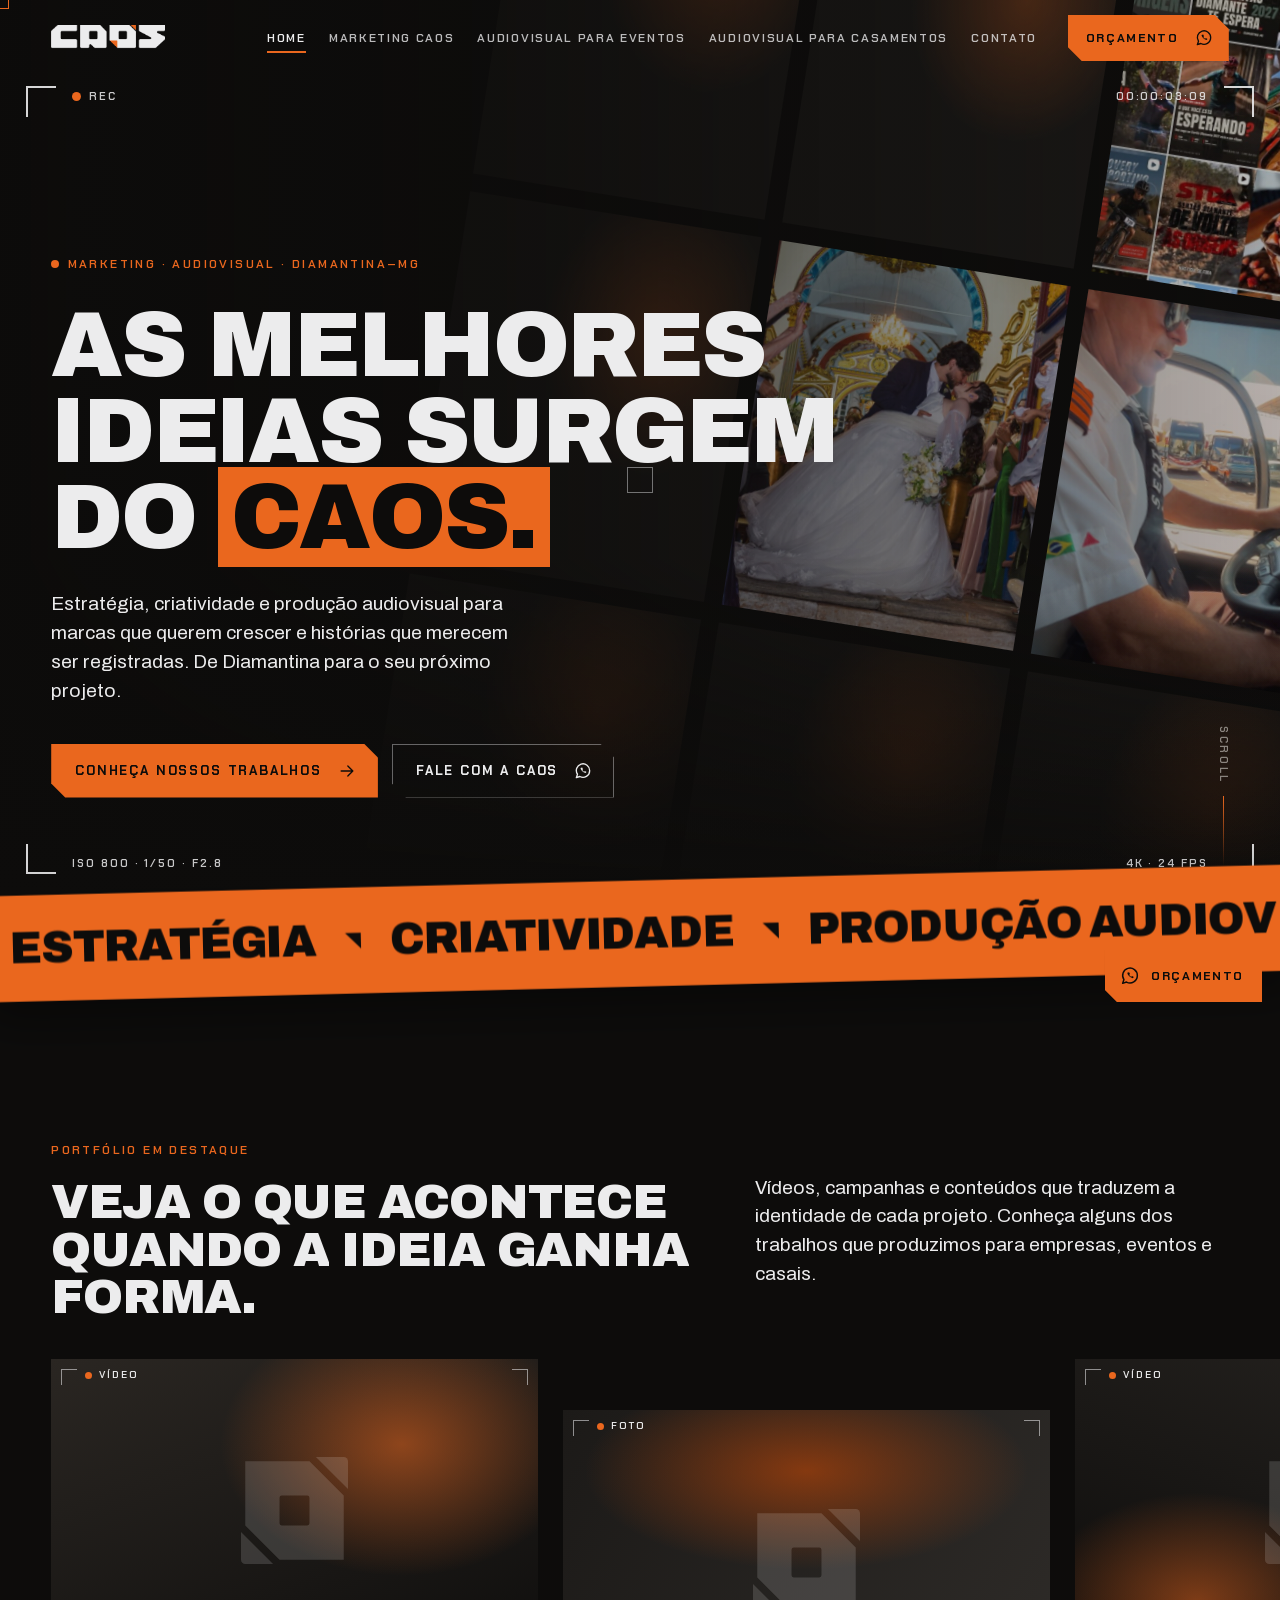
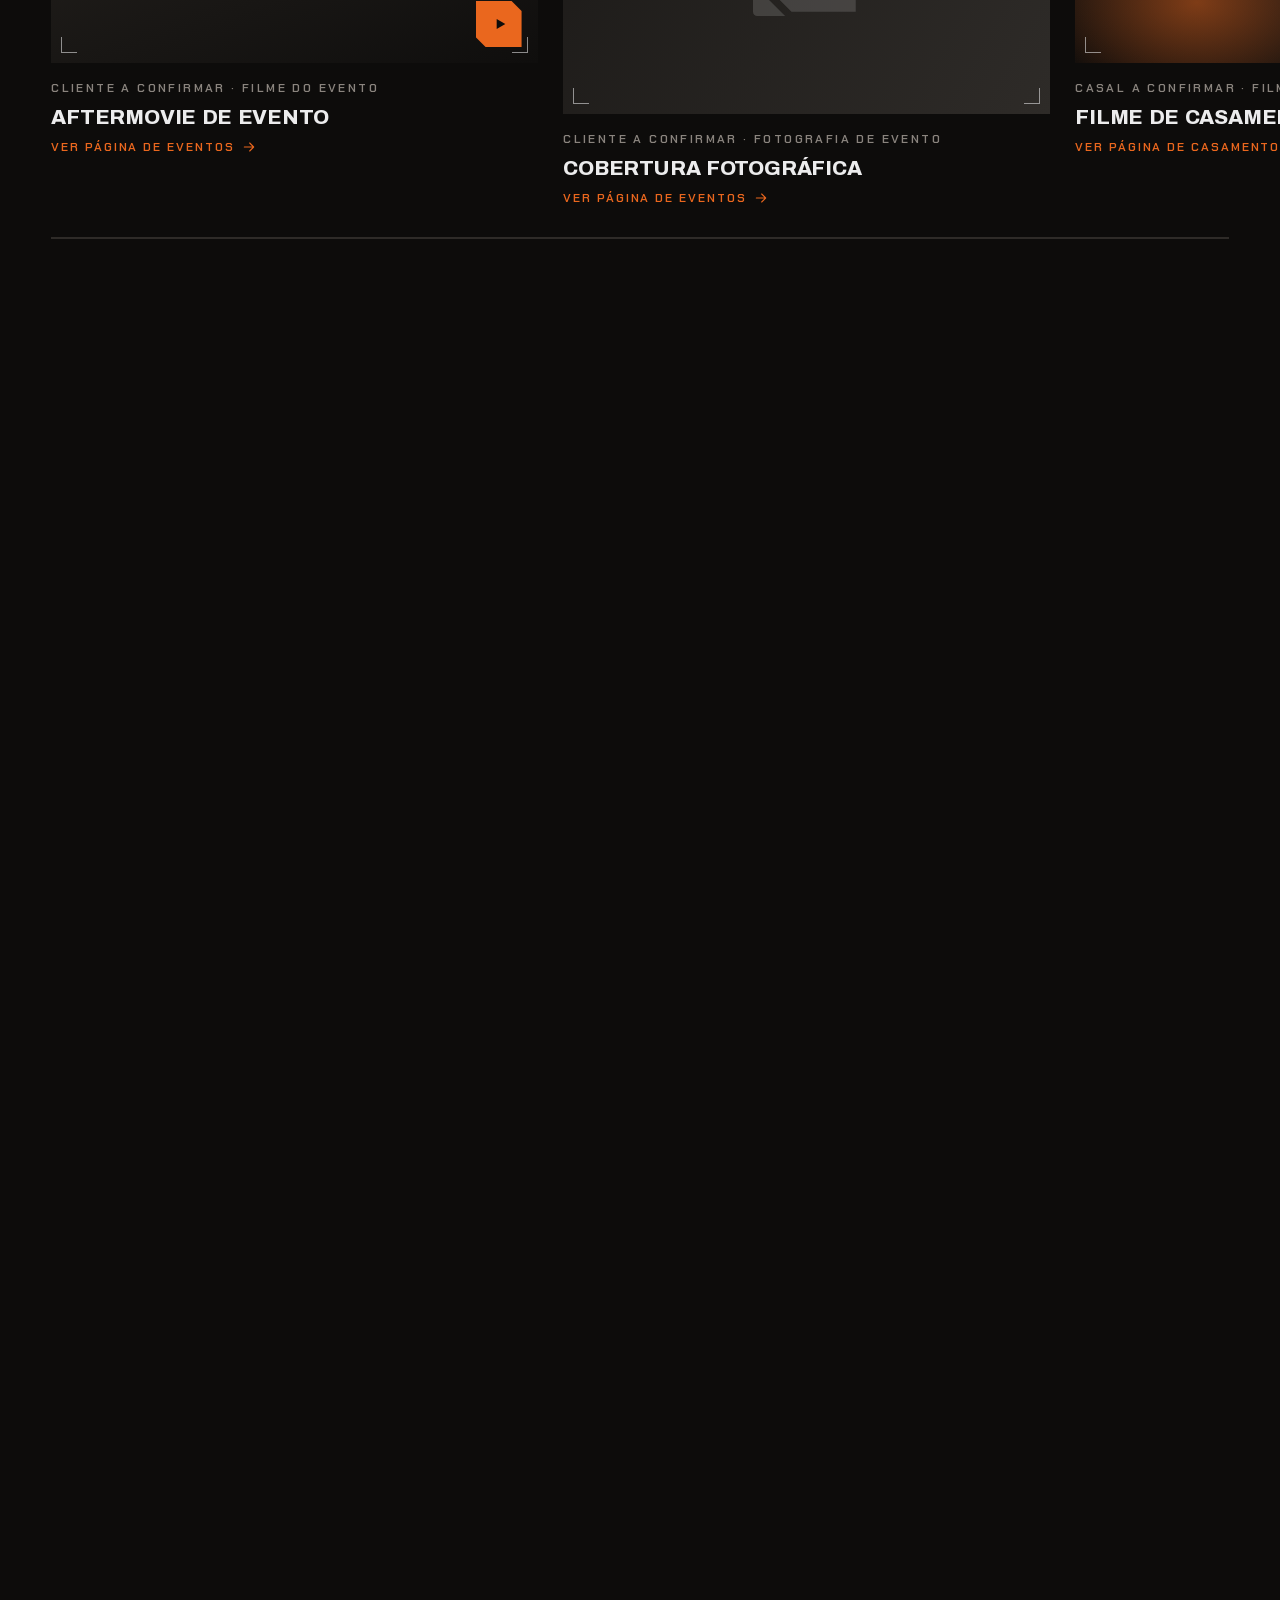
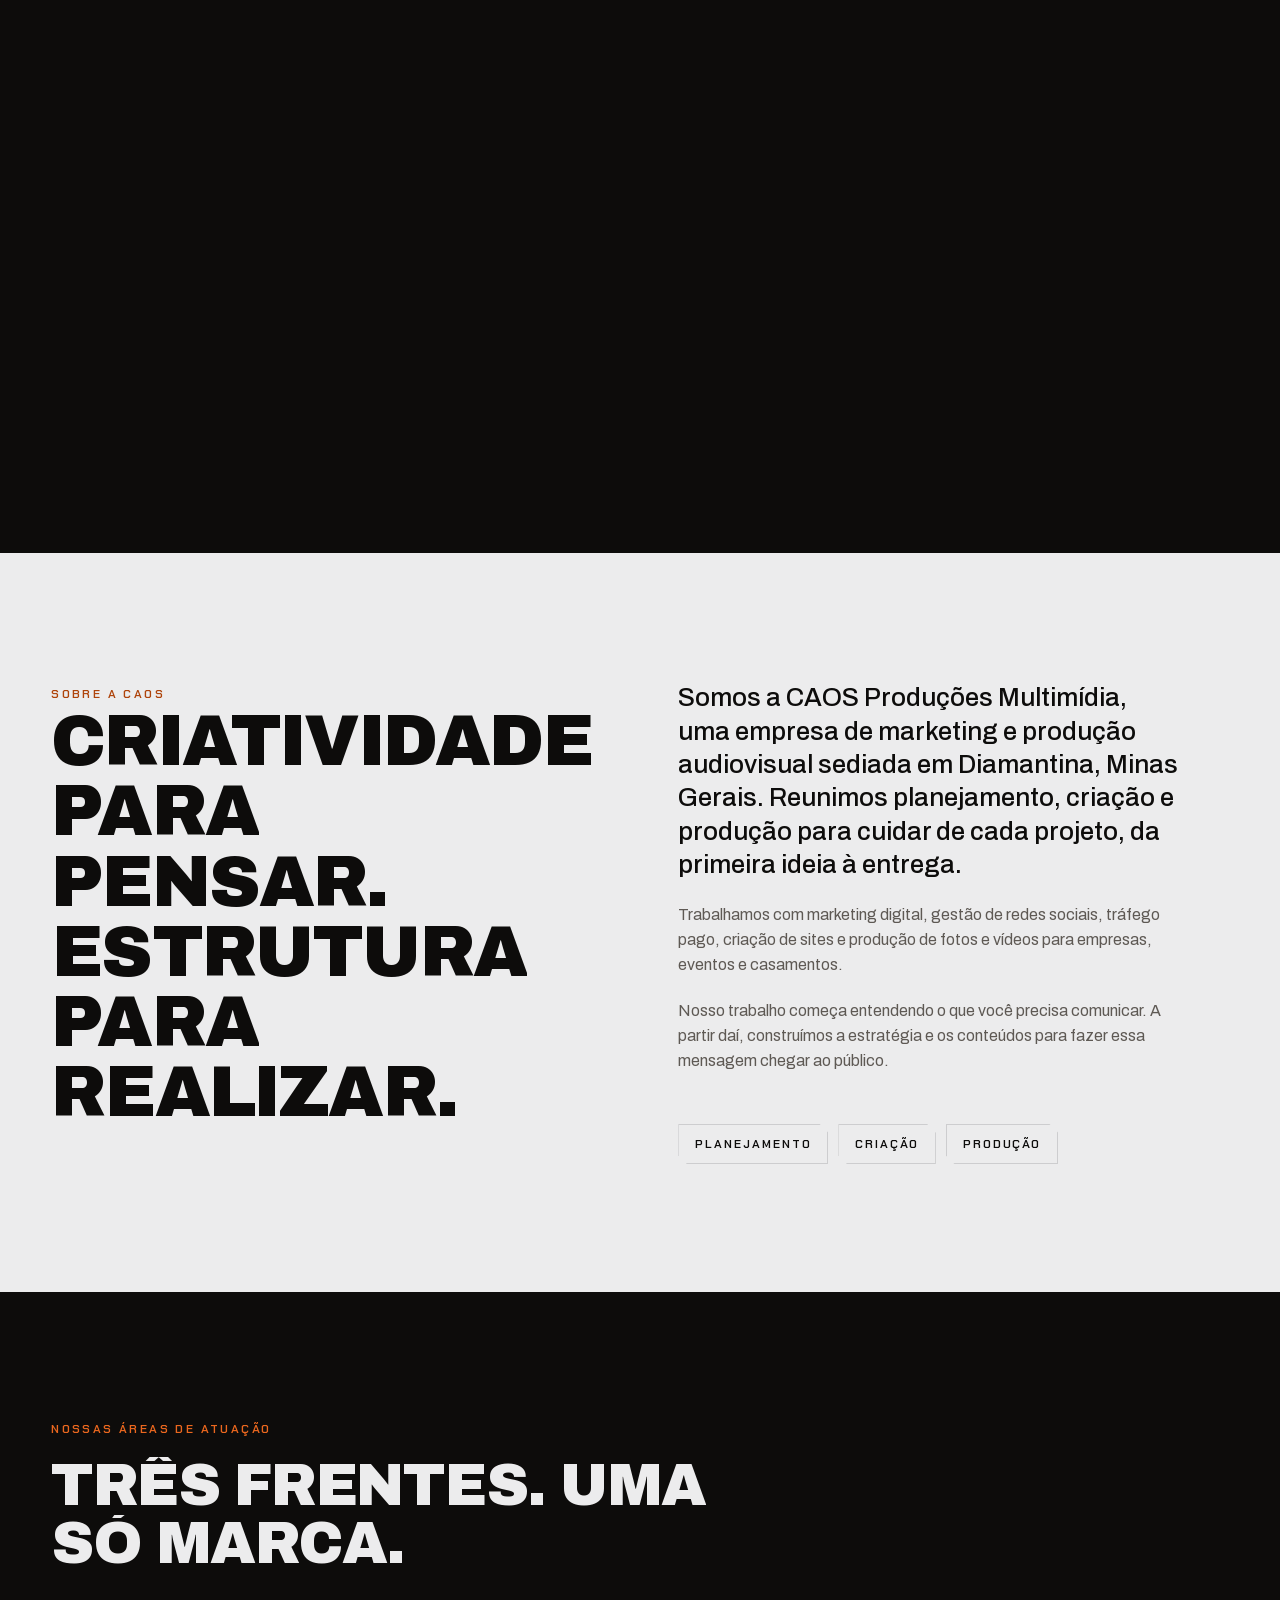
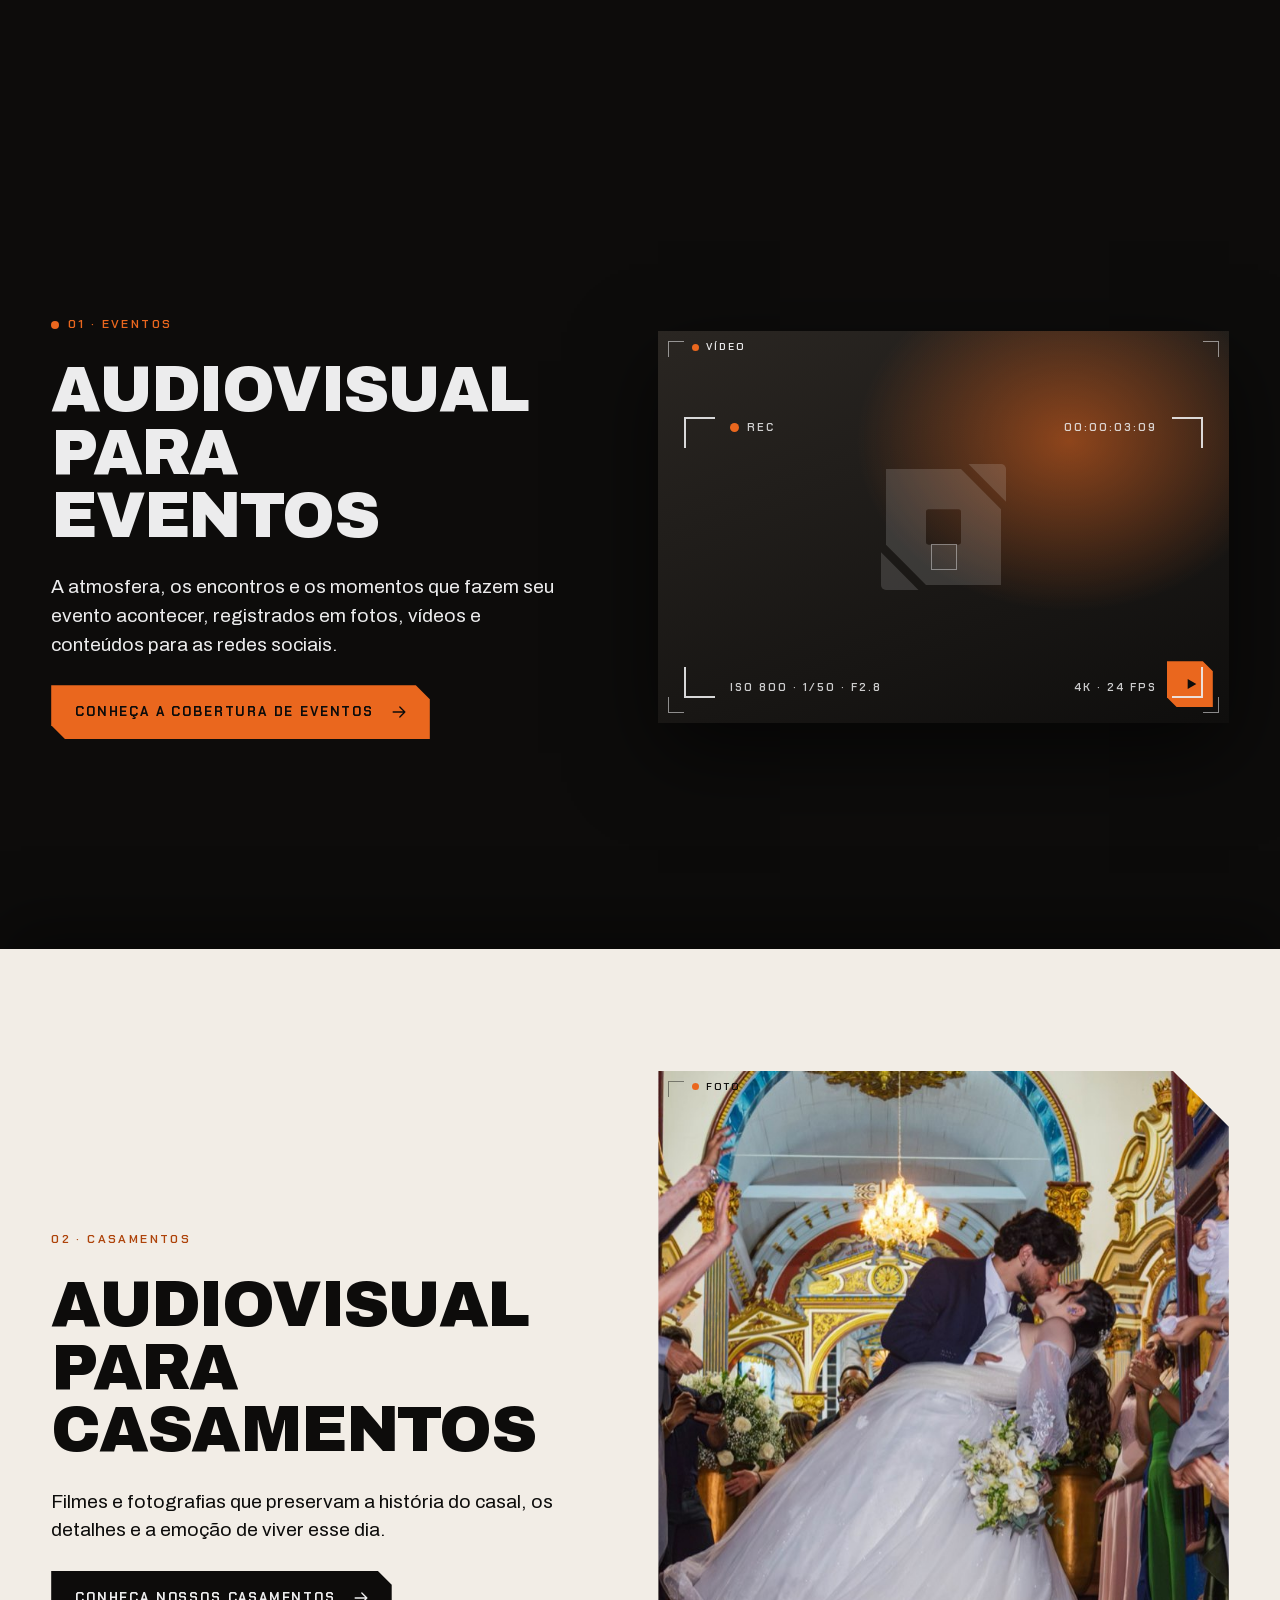
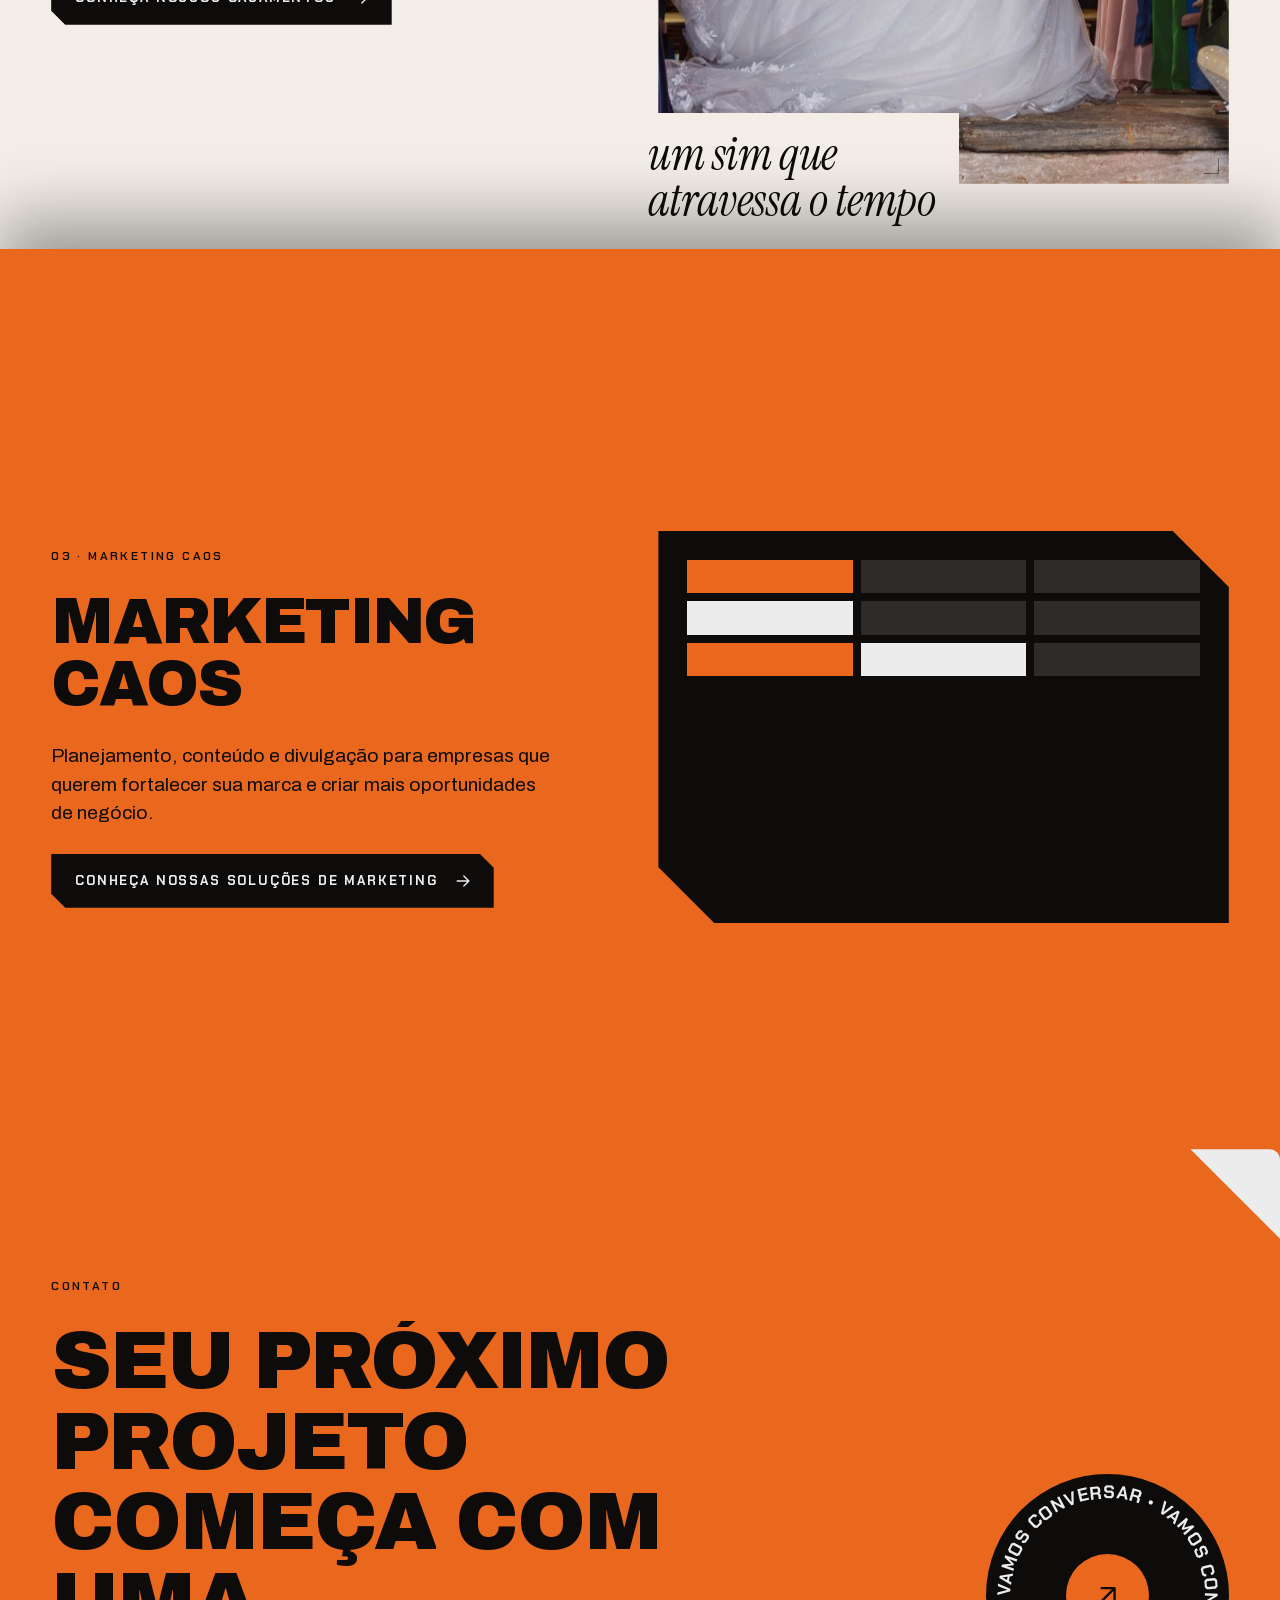
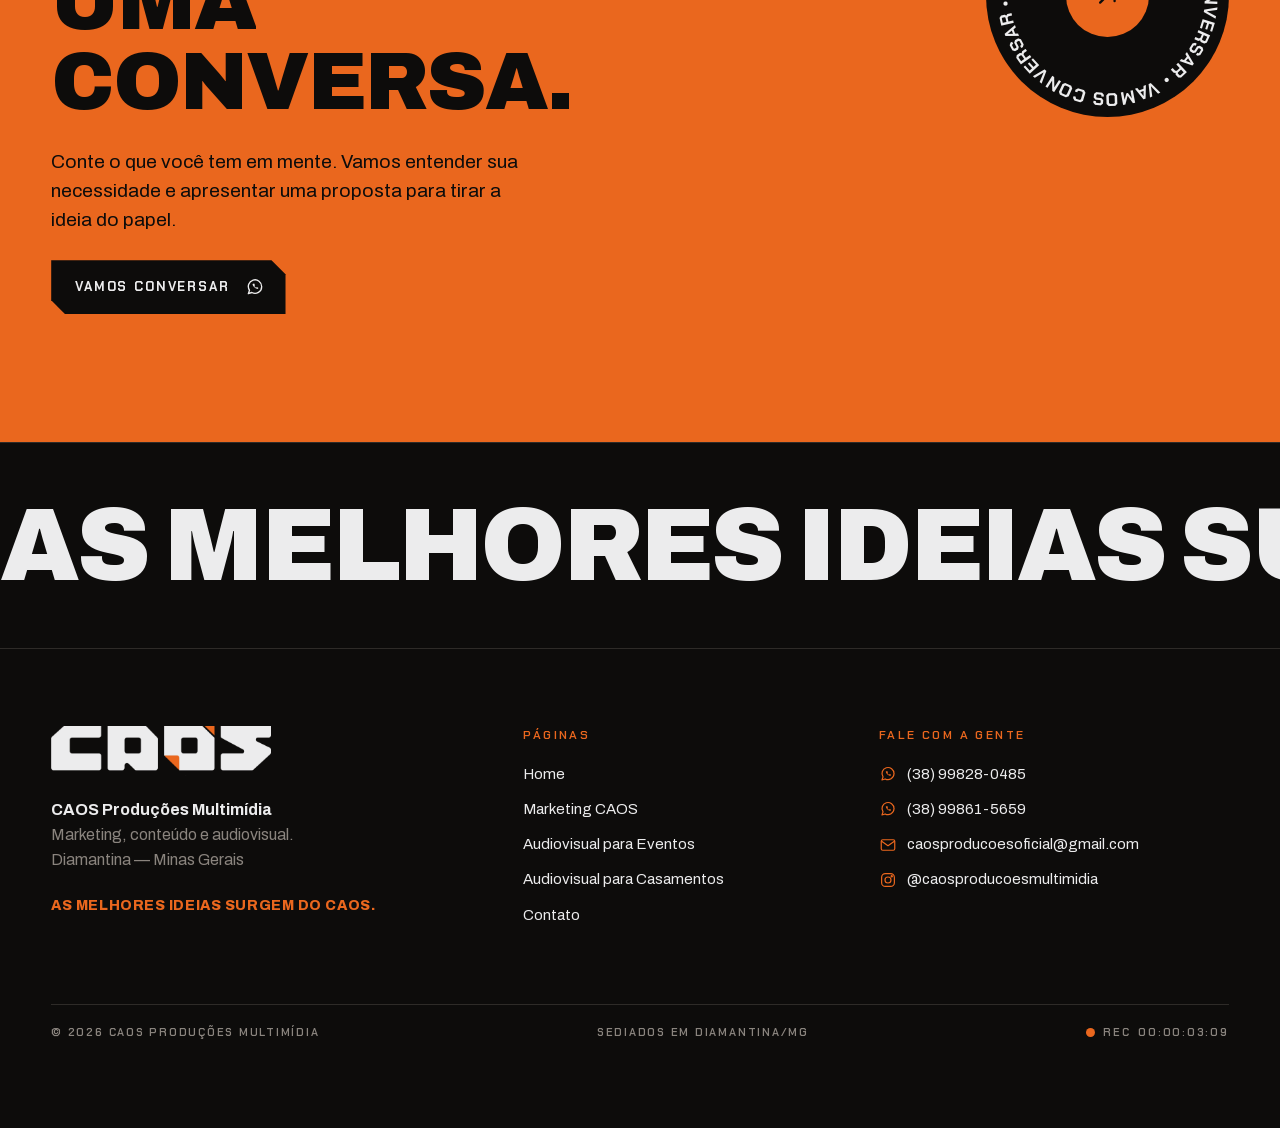
==== commit f9ba0913: "Casamentos: quadros grandes usam a foto da cerimônia como capa Co-Authored-By: Claude Sonnet 5.5 <no" ====
--- a/index.html
+++ b/index.html
@@ -124,7 +124,7 @@
         <p class="lead">Filmes e fotografias que preservam a história do casal, os detalhes e a emoção de viver esse dia.</p>
         <a class="btn btn--dark" href="/casamentos/" data-track="area_casamentos" data-magnetic ><span class="btn__t">Conheça nossos casamentos</span><span class="btn__i"><svg class="ico" viewBox="0 0 24 24" fill="none" stroke="currentColor" stroke-width="1.6" stroke-linecap="round" stroke-linejoin="round" aria-hidden="true"><path d="M5 12h14M13 6l6 6-6 6"/></svg></span></a>
       </div>
-      <a class="panel__vis panel__vis--serif" href="/casamentos/" data-cursor="Abrir" aria-label="Audiovisual para casamentos"><div class="frame frame--big frame--arch" data-v="1" data-tipo="video"><span class="frame__ph"><img src="/assets/img/brand/simbolo.svg" alt="" class="sym" width="100" height="100" loading="lazy"></span><i class="fc tl"></i><i class="fc tr"></i><i class="fc bl"></i><i class="fc br"></i><span class="frame__rec"><b></b>VÍDEO</span><span class="frame__play"><svg class="ico" viewBox="0 0 24 24" fill="none" stroke="currentColor" stroke-width="1.6" stroke-linecap="round" stroke-linejoin="round" aria-hidden="true"><path d="M7 4.5v15l13-7.5Z" fill="currentColor" stroke="none"/></svg></span></div><span class="serif q">um sim que<br>atravessa o tempo</span></a>
+      <a class="panel__vis panel__vis--serif" href="/casamentos/" data-cursor="Abrir" aria-label="Audiovisual para casamentos"><div class="frame frame--big frame--arch" data-v="1" data-tipo="foto"><img src="/assets/img/portfolio/casamento-saida-igreja.jpg" alt="Cerimônia e saída da igreja · Casal a confirmar" loading="lazy" decoding="async"><i class="fc tl"></i><i class="fc tr"></i><i class="fc bl"></i><i class="fc br"></i><span class="frame__rec"><b></b>FOTO</span></div><span class="serif q">um sim que<br>atravessa o tempo</span></a>
     </div>
   </article>
 
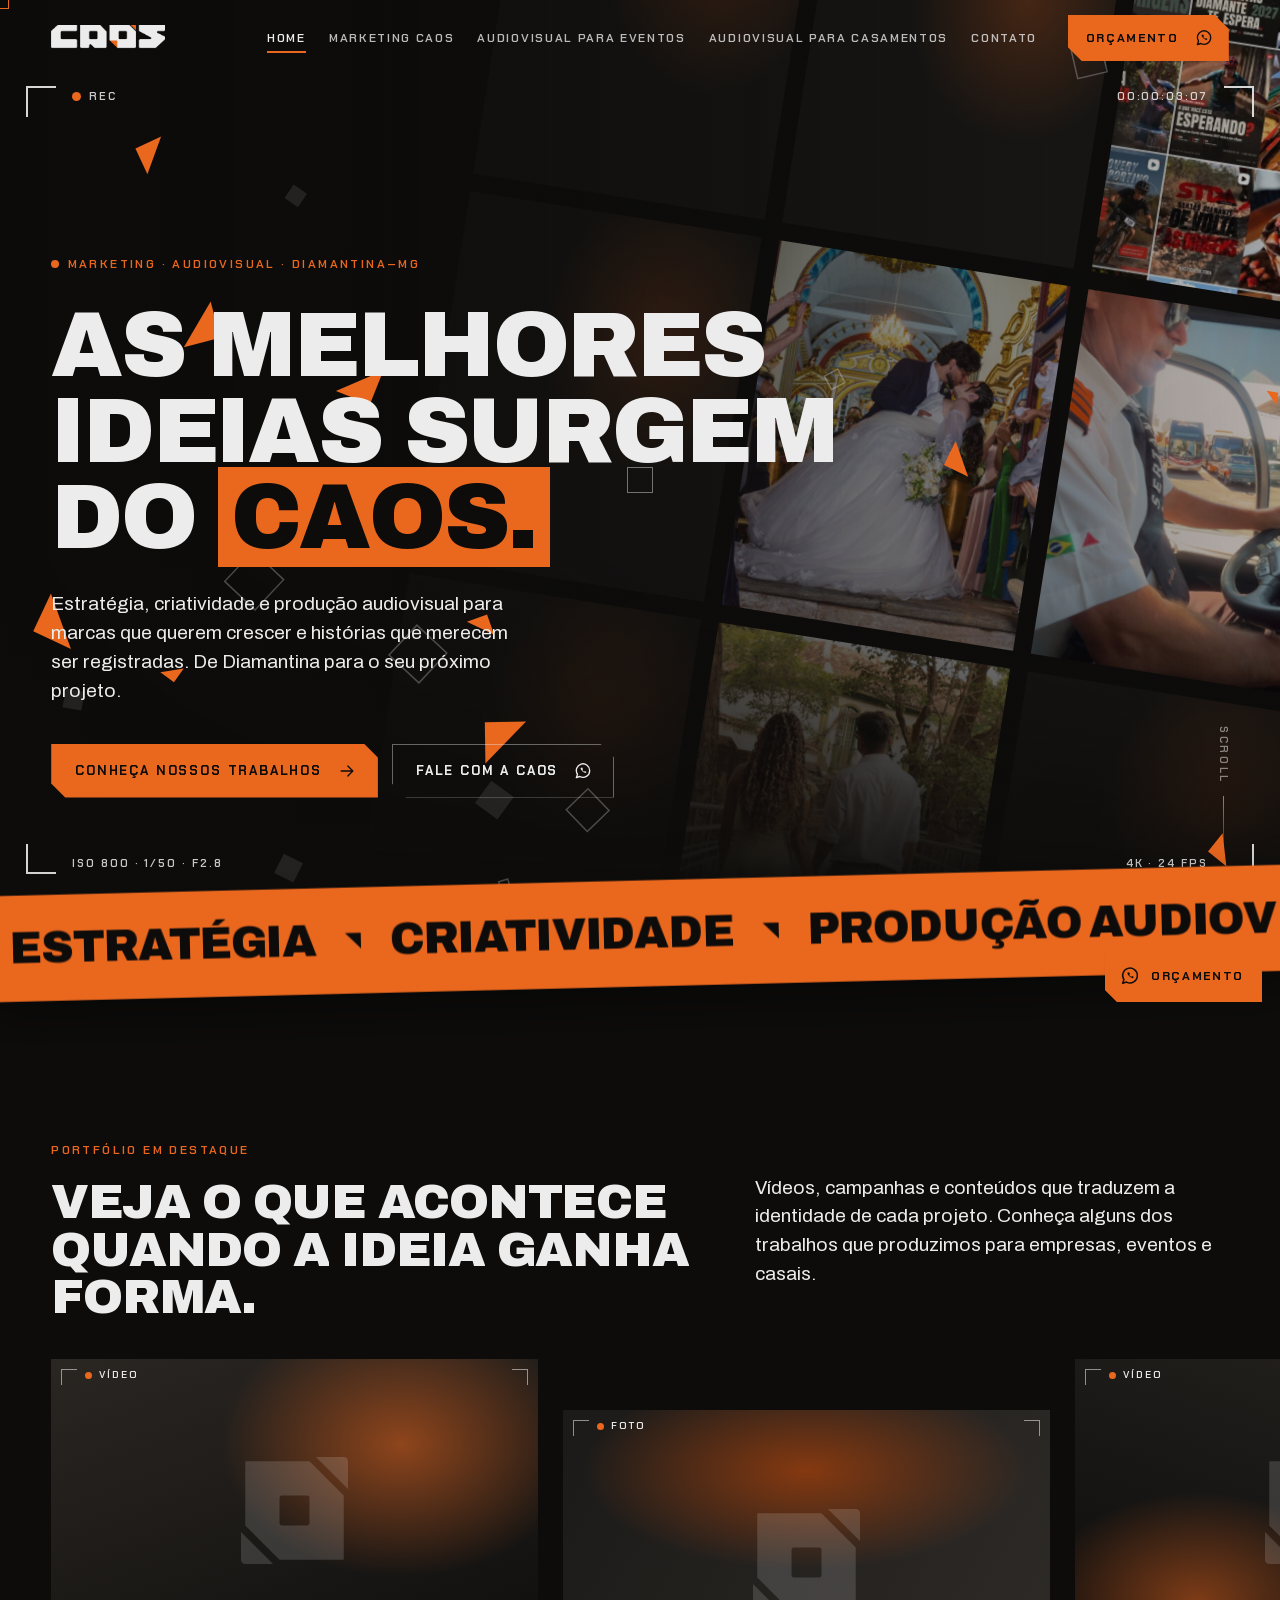
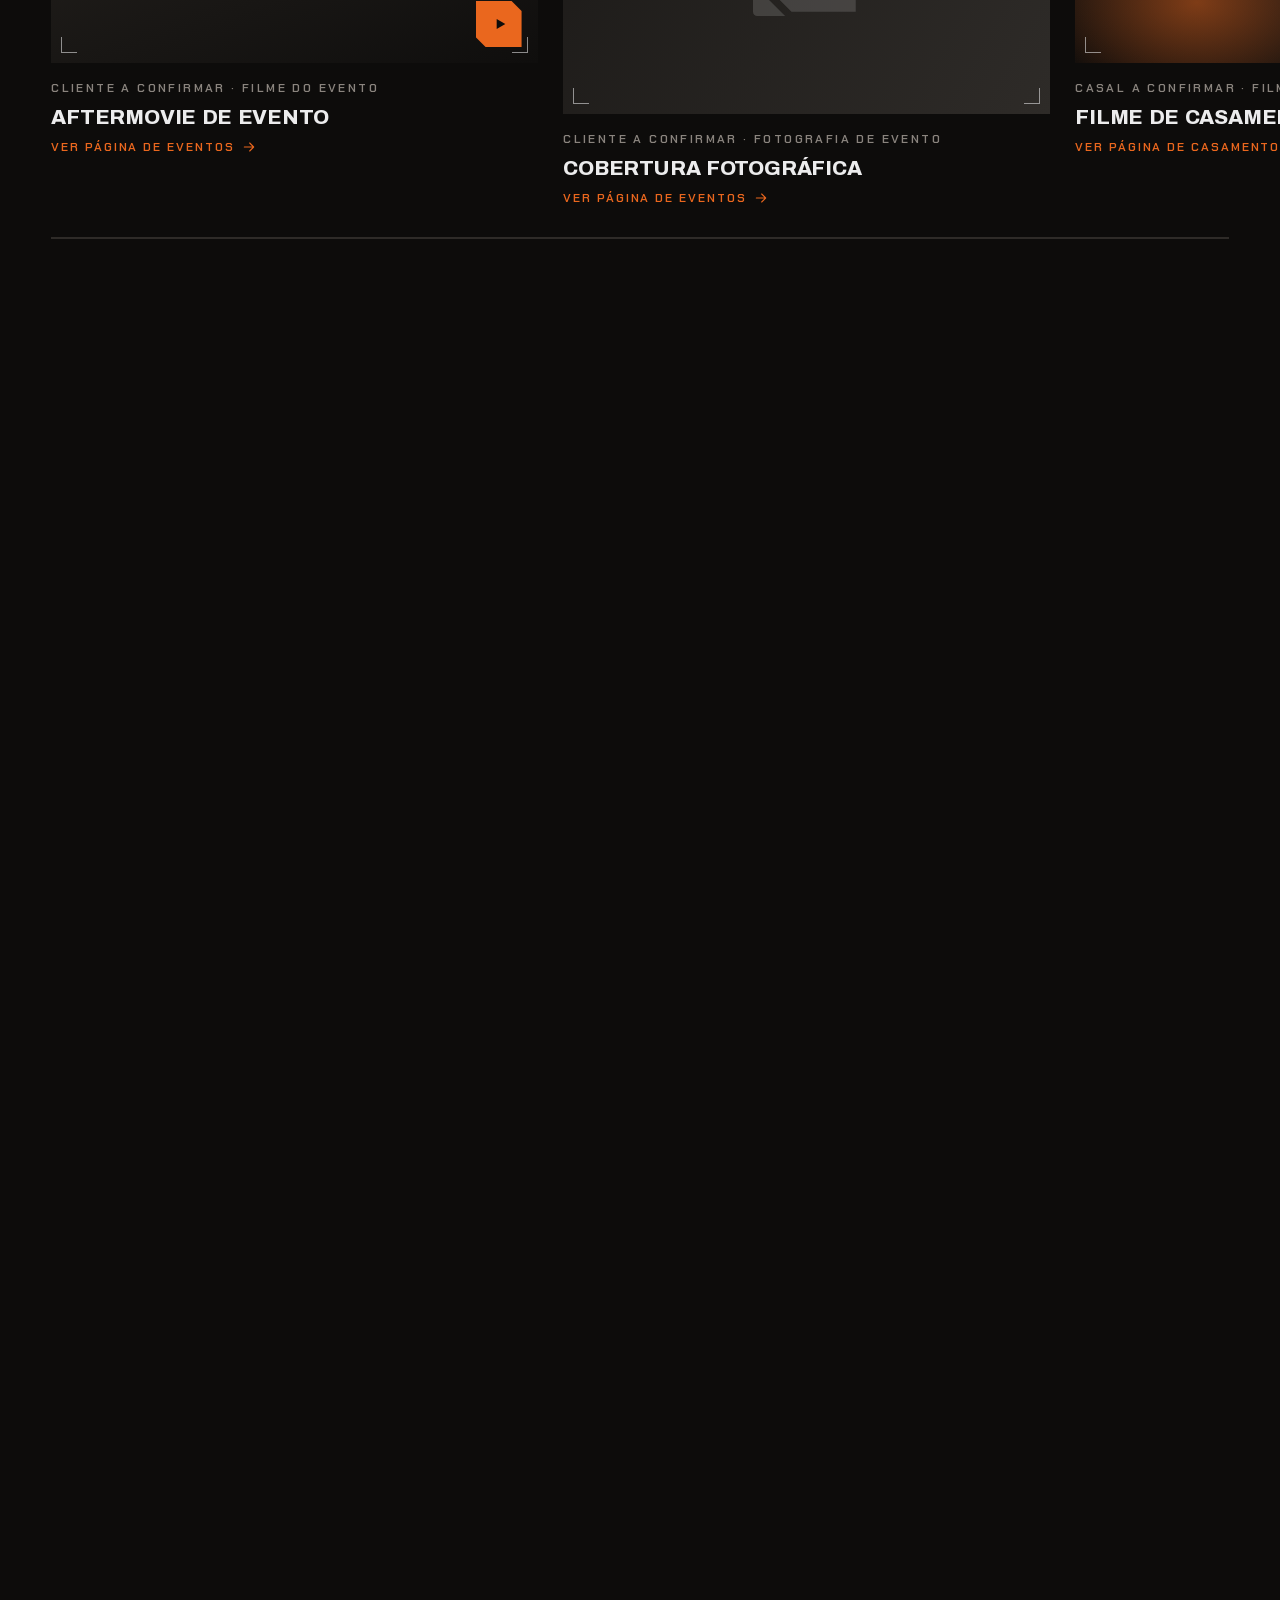
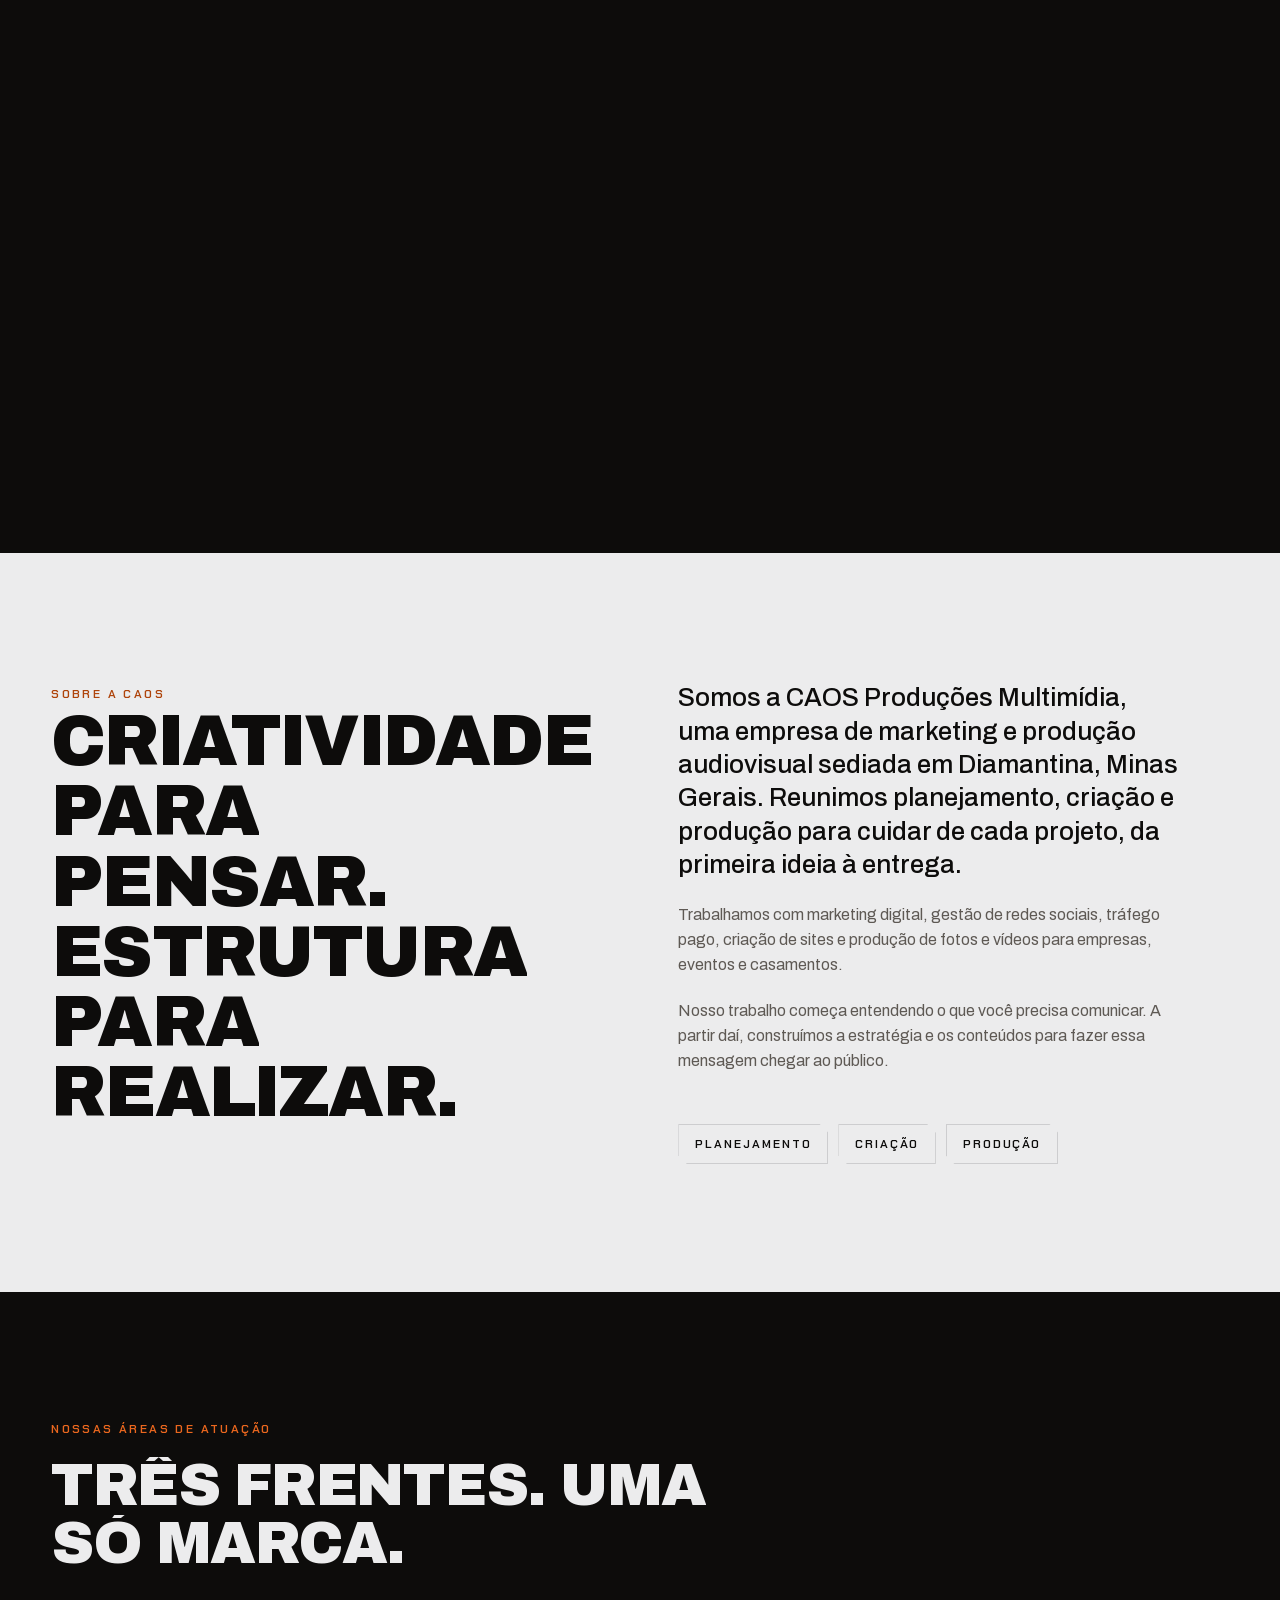
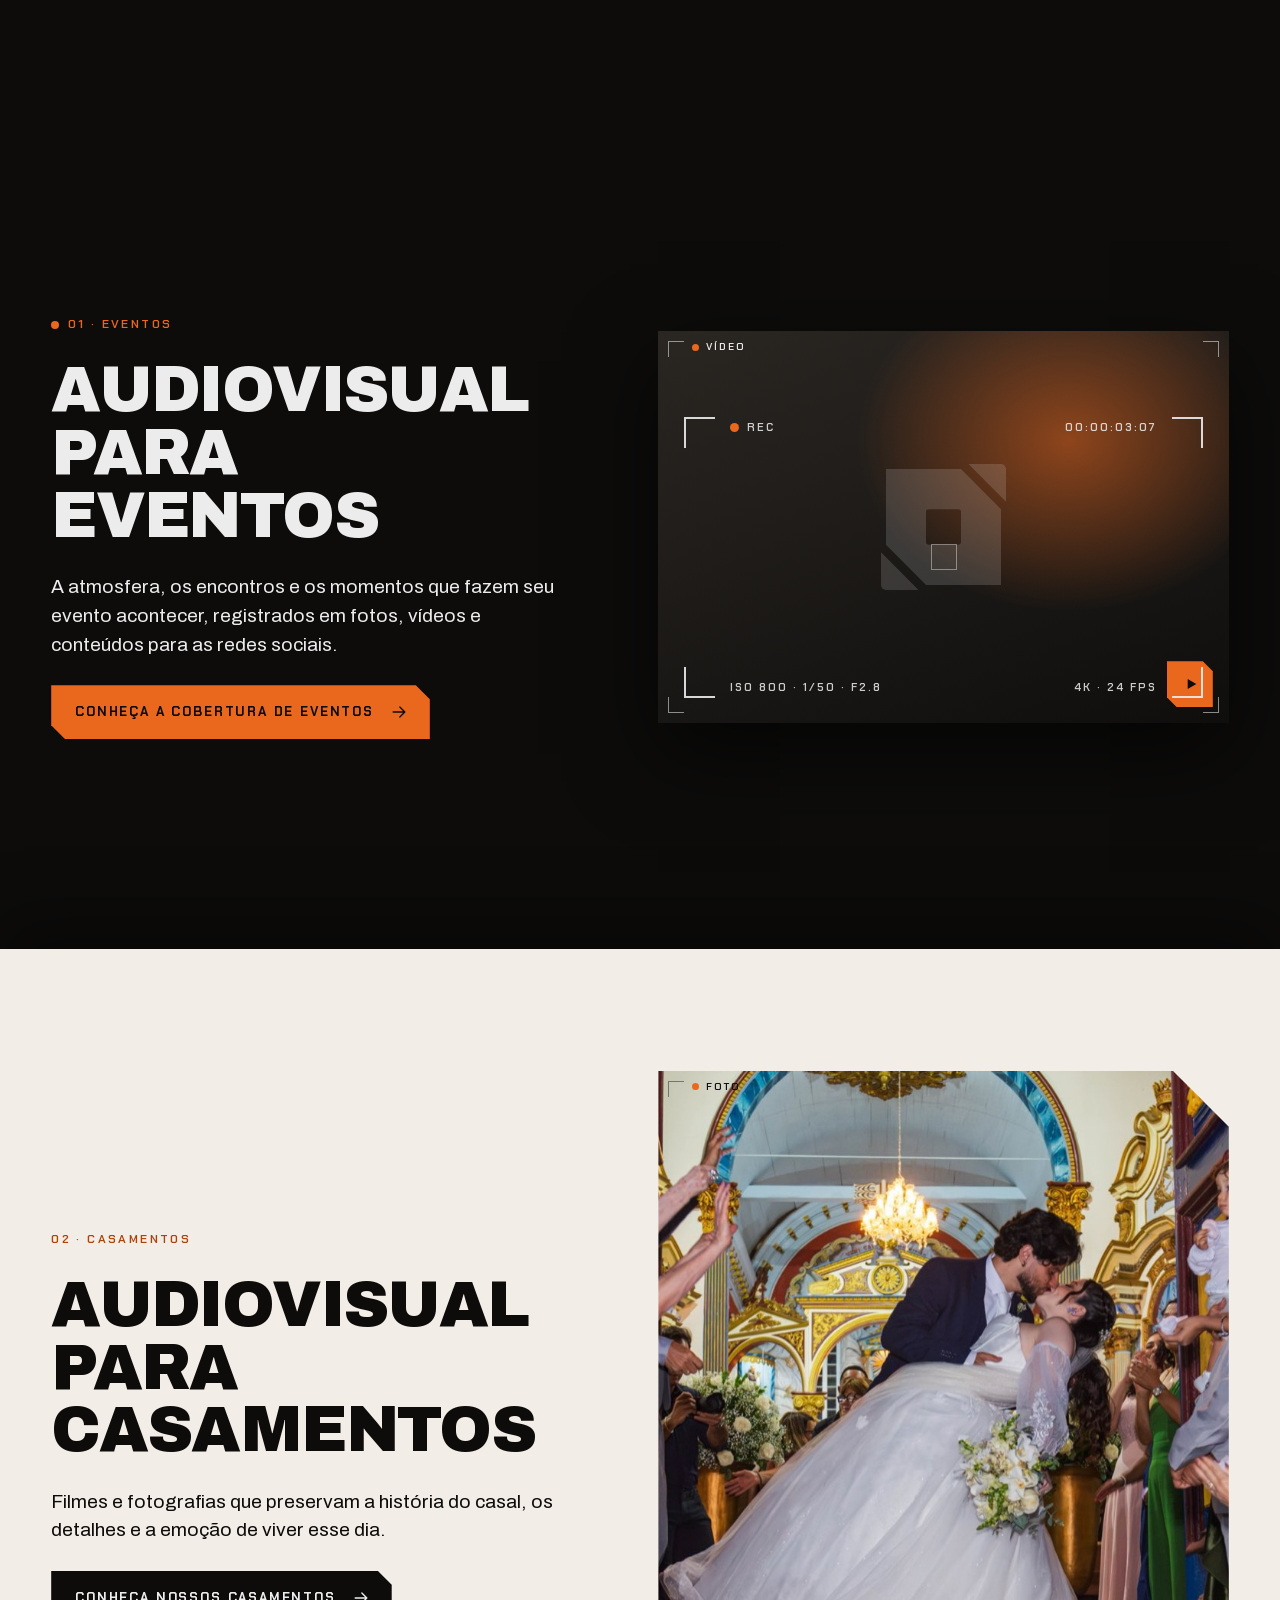
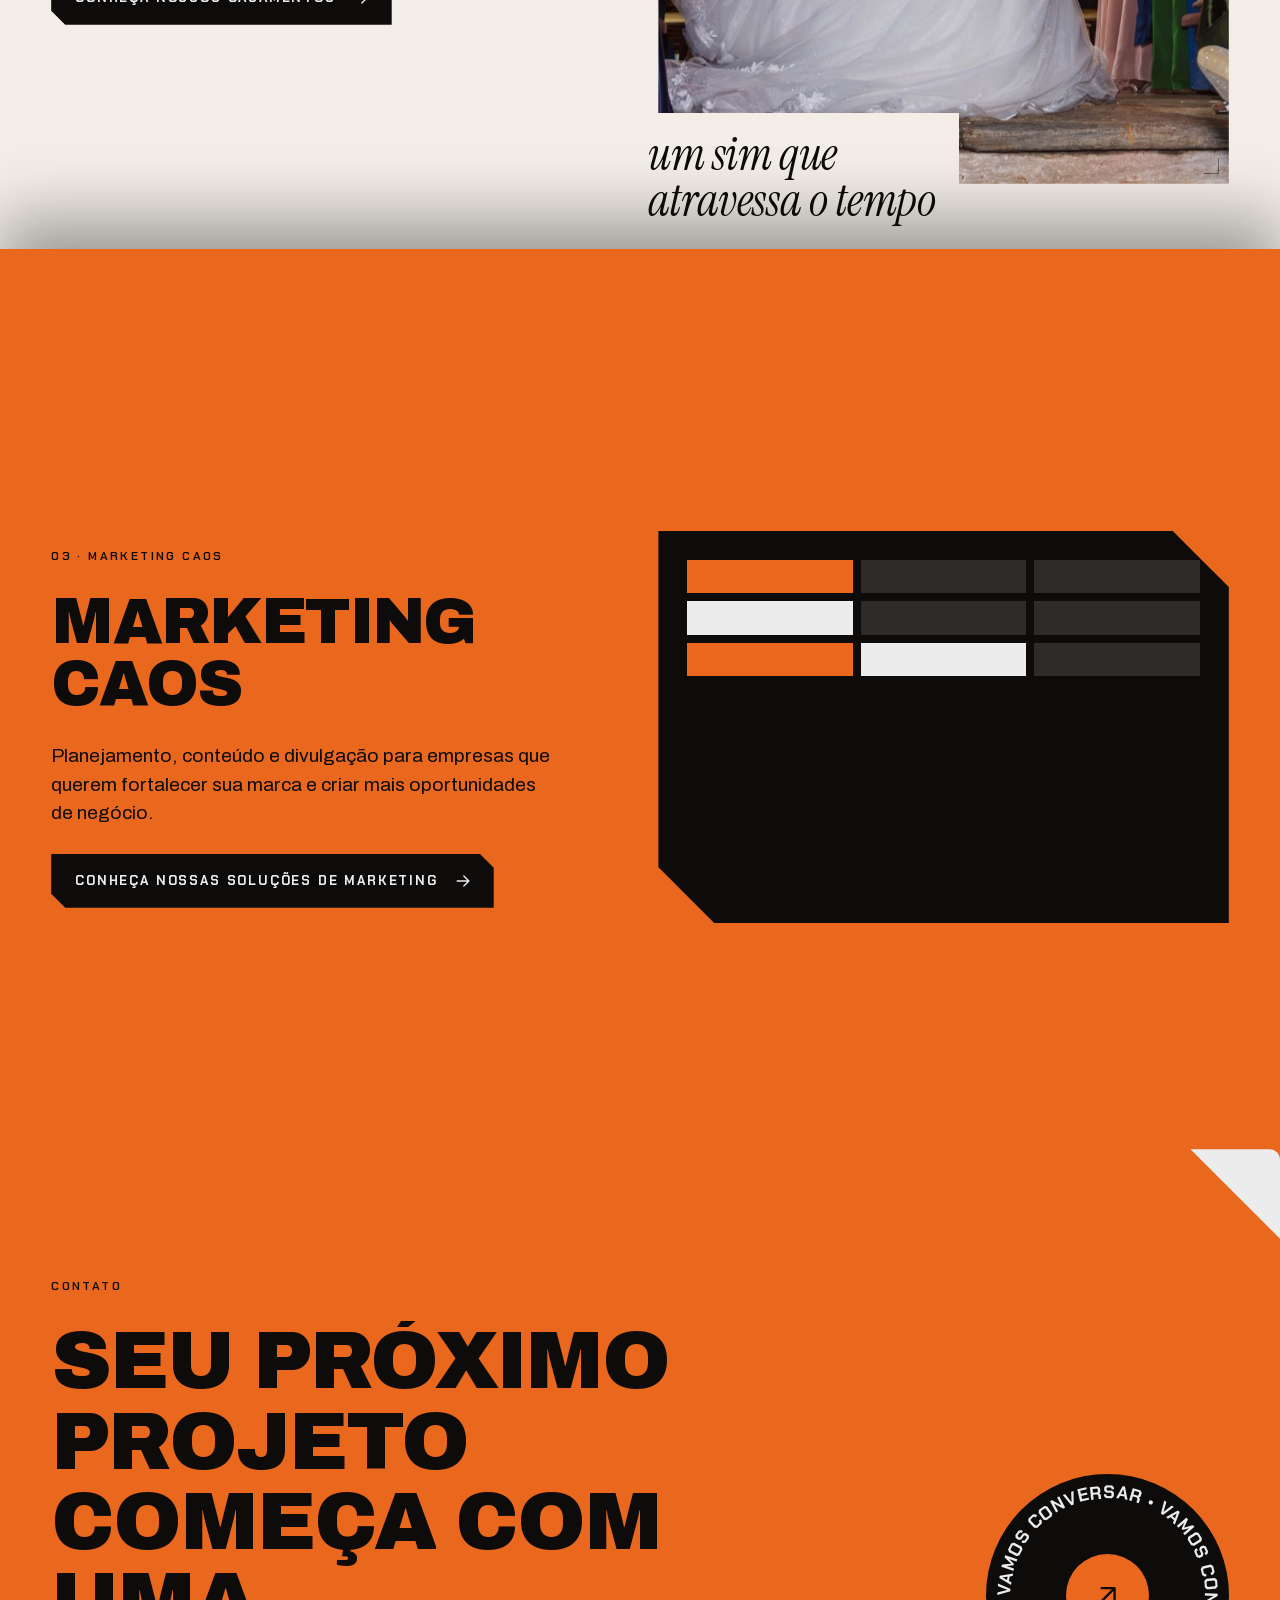
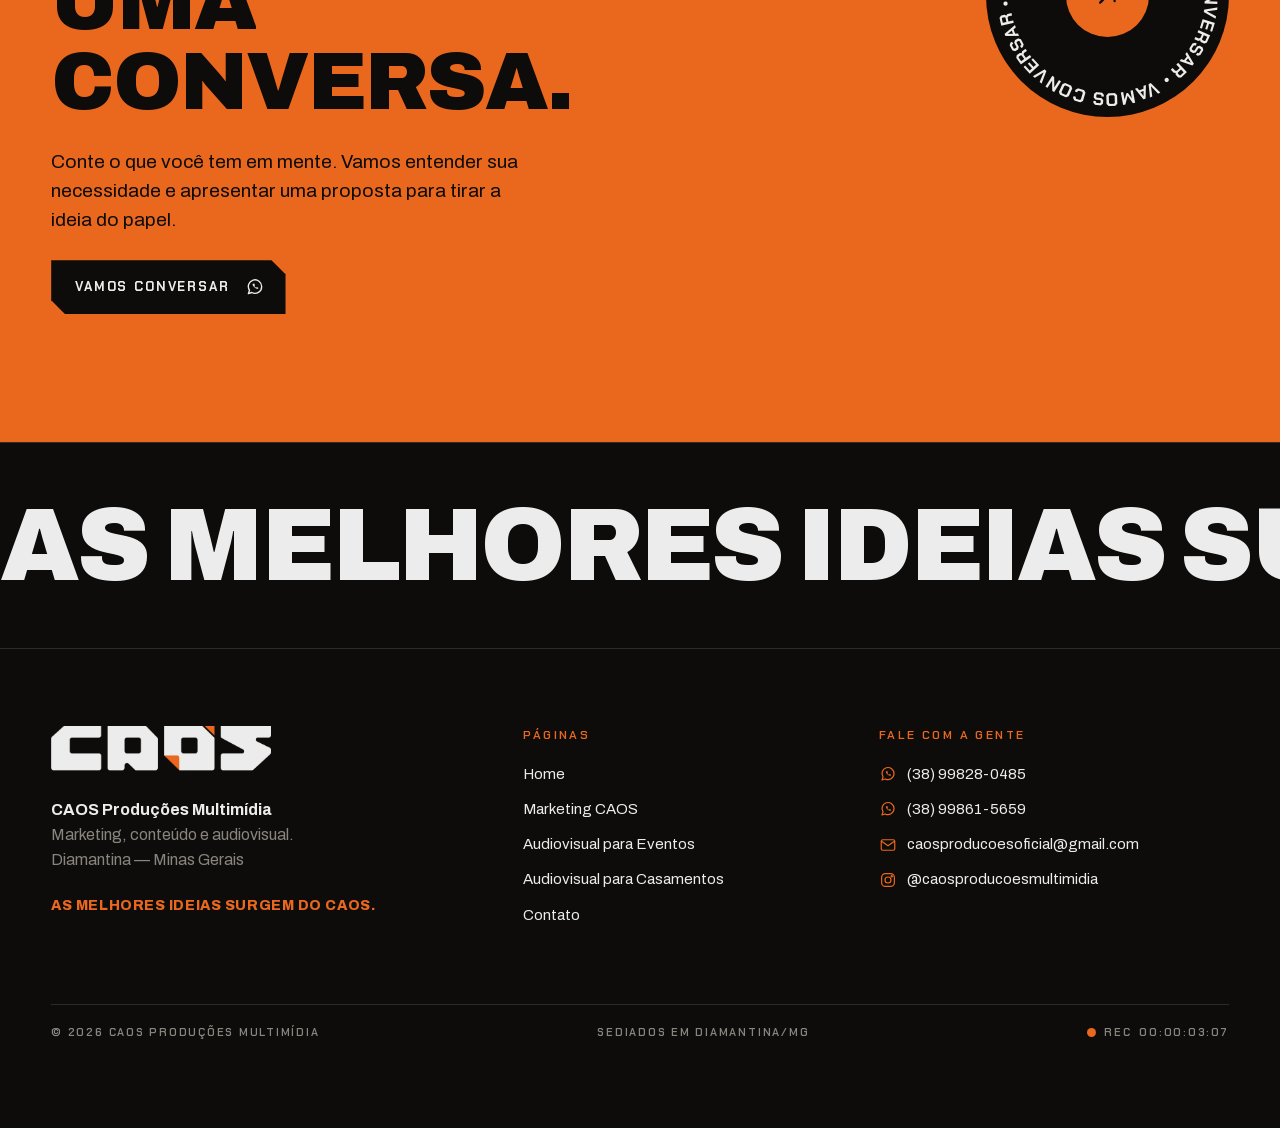
==== commit 545e3a8a: "Casamentos: foto do pré-wedding Co-Authored-By: Claude Sonnet 5.5 <noreply@anthropic.com>" ====
--- a/index.html
+++ b/index.html
@@ -38,7 +38,7 @@
 <main id="conteudo">
 
 <section class="hero sec sec--dark" data-sec data-hero>
-  <div class="hero__cols" aria-hidden="true"><div class="hcol hcol--0"><div class="hcol__t"><div class="hcol__i"><div class="frame " data-v="0" data-tipo="video"><span class="frame__ph"><img src="/assets/img/brand/simbolo.svg" alt="" class="sym" width="100" height="100" loading="lazy"></span><i class="fc tl"></i><i class="fc tr"></i><i class="fc bl"></i><i class="fc br"></i><span class="frame__rec"><b></b>VÍDEO</span><span class="frame__play"><svg class="ico" viewBox="0 0 24 24" fill="none" stroke="currentColor" stroke-width="1.6" stroke-linecap="round" stroke-linejoin="round" aria-hidden="true"><path d="M7 4.5v15l13-7.5Z" fill="currentColor" stroke="none"/></svg></span></div></div><div class="hcol__i"><div class="frame " data-v="2" data-tipo="foto"><span class="frame__ph"><img src="/assets/img/brand/simbolo.svg" alt="" class="sym" width="100" height="100" loading="lazy"></span><i class="fc tl"></i><i class="fc tr"></i><i class="fc bl"></i><i class="fc br"></i><span class="frame__rec"><b></b>FOTO</span></div></div><div class="hcol__i"><div class="frame " data-v="3" data-tipo="video"><span class="frame__ph"><img src="/assets/img/brand/simbolo.svg" alt="" class="sym" width="100" height="100" loading="lazy"></span><i class="fc tl"></i><i class="fc tr"></i><i class="fc bl"></i><i class="fc br"></i><span class="frame__rec"><b></b>VÍDEO</span><span class="frame__play"><svg class="ico" viewBox="0 0 24 24" fill="none" stroke="currentColor" stroke-width="1.6" stroke-linecap="round" stroke-linejoin="round" aria-hidden="true"><path d="M7 4.5v15l13-7.5Z" fill="currentColor" stroke="none"/></svg></span></div></div><div class="hcol__i"><div class="frame " data-v="0" data-tipo="video"><span class="frame__ph"><img src="/assets/img/brand/simbolo.svg" alt="" class="sym" width="100" height="100" loading="lazy"></span><i class="fc tl"></i><i class="fc tr"></i><i class="fc bl"></i><i class="fc br"></i><span class="frame__rec"><b></b>VÍDEO</span><span class="frame__play"><svg class="ico" viewBox="0 0 24 24" fill="none" stroke="currentColor" stroke-width="1.6" stroke-linecap="round" stroke-linejoin="round" aria-hidden="true"><path d="M7 4.5v15l13-7.5Z" fill="currentColor" stroke="none"/></svg></span></div></div><div class="hcol__i"><div class="frame " data-v="2" data-tipo="foto"><span class="frame__ph"><img src="/assets/img/brand/simbolo.svg" alt="" class="sym" width="100" height="100" loading="lazy"></span><i class="fc tl"></i><i class="fc tr"></i><i class="fc bl"></i><i class="fc br"></i><span class="frame__rec"><b></b>FOTO</span></div></div><div class="hcol__i"><div class="frame " data-v="3" data-tipo="video"><span class="frame__ph"><img src="/assets/img/brand/simbolo.svg" alt="" class="sym" width="100" height="100" loading="lazy"></span><i class="fc tl"></i><i class="fc tr"></i><i class="fc bl"></i><i class="fc br"></i><span class="frame__rec"><b></b>VÍDEO</span><span class="frame__play"><svg class="ico" viewBox="0 0 24 24" fill="none" stroke="currentColor" stroke-width="1.6" stroke-linecap="round" stroke-linejoin="round" aria-hidden="true"><path d="M7 4.5v15l13-7.5Z" fill="currentColor" stroke="none"/></svg></span></div></div></div></div><div class="hcol hcol--1"><div class="hcol__t"><div class="hcol__i"><div class="frame " data-v="1" data-tipo="video"><span class="frame__ph"><img src="/assets/img/brand/simbolo.svg" alt="" class="sym" width="100" height="100" loading="lazy"></span><i class="fc tl"></i><i class="fc tr"></i><i class="fc bl"></i><i class="fc br"></i><span class="frame__rec"><b></b>VÍDEO</span><span class="frame__play"><svg class="ico" viewBox="0 0 24 24" fill="none" stroke="currentColor" stroke-width="1.6" stroke-linecap="round" stroke-linejoin="round" aria-hidden="true"><path d="M7 4.5v15l13-7.5Z" fill="currentColor" stroke="none"/></svg></span></div></div><div class="hcol__i"><div class="frame " data-v="1" data-tipo="foto"><img src="/assets/img/portfolio/casamento-saida-igreja.jpg" alt="Cerimônia e saída da igreja · Casal a confirmar" loading="lazy" decoding="async"><i class="fc tl"></i><i class="fc tr"></i><i class="fc bl"></i><i class="fc br"></i><span class="frame__rec"><b></b>FOTO</span></div></div><div class="hcol__i"><div class="frame " data-v="1" data-tipo="video"><span class="frame__ph"><img src="/assets/img/brand/simbolo.svg" alt="" class="sym" width="100" height="100" loading="lazy"></span><i class="fc tl"></i><i class="fc tr"></i><i class="fc bl"></i><i class="fc br"></i><span class="frame__rec"><b></b>VÍDEO</span><span class="frame__play"><svg class="ico" viewBox="0 0 24 24" fill="none" stroke="currentColor" stroke-width="1.6" stroke-linecap="round" stroke-linejoin="round" aria-hidden="true"><path d="M7 4.5v15l13-7.5Z" fill="currentColor" stroke="none"/></svg></span></div></div><div class="hcol__i"><div class="frame " data-v="1" data-tipo="video"><span class="frame__ph"><img src="/assets/img/brand/simbolo.svg" alt="" class="sym" width="100" height="100" loading="lazy"></span><i class="fc tl"></i><i class="fc tr"></i><i class="fc bl"></i><i class="fc br"></i><span class="frame__rec"><b></b>VÍDEO</span><span class="frame__play"><svg class="ico" viewBox="0 0 24 24" fill="none" stroke="currentColor" stroke-width="1.6" stroke-linecap="round" stroke-linejoin="round" aria-hidden="true"><path d="M7 4.5v15l13-7.5Z" fill="currentColor" stroke="none"/></svg></span></div></div><div class="hcol__i"><div class="frame " data-v="1" data-tipo="foto"><img src="/assets/img/portfolio/casamento-saida-igreja.jpg" alt="Cerimônia e saída da igreja · Casal a confirmar" loading="lazy" decoding="async"><i class="fc tl"></i><i class="fc tr"></i><i class="fc bl"></i><i class="fc br"></i><span class="frame__rec"><b></b>FOTO</span></div></div><div class="hcol__i"><div class="frame " data-v="1" data-tipo="video"><span class="frame__ph"><img src="/assets/img/brand/simbolo.svg" alt="" class="sym" width="100" height="100" loading="lazy"></span><i class="fc tl"></i><i class="fc tr"></i><i class="fc bl"></i><i class="fc br"></i><span class="frame__rec"><b></b>VÍDEO</span><span class="frame__play"><svg class="ico" viewBox="0 0 24 24" fill="none" stroke="currentColor" stroke-width="1.6" stroke-linecap="round" stroke-linejoin="round" aria-hidden="true"><path d="M7 4.5v15l13-7.5Z" fill="currentColor" stroke="none"/></svg></span></div></div></div></div><div class="hcol hcol--2"><div class="hcol__t"><div class="hcol__i"><div class="frame " data-v="3" data-tipo="instagram"><img src="/assets/img/portfolio/insta-gestao-redes.jpg" alt="Gestão de redes sociais · Clientes CAOS" loading="lazy" decoding="async"><i class="fc tl"></i><i class="fc tr"></i><i class="fc bl"></i><i class="fc br"></i><span class="frame__rec"><b></b>INSTAGRAM</span></div></div><div class="hcol__i"><div class="frame " data-v="0" data-tipo="video"><img src="/assets/img/portfolio/institucional-sertaneja.jpg" alt="Vídeo institucional · Sertaneja" loading="lazy" decoding="async"><i class="fc tl"></i><i class="fc tr"></i><i class="fc bl"></i><i class="fc br"></i><span class="frame__rec"><b></b>VÍDEO</span><span class="frame__play"><svg class="ico" viewBox="0 0 24 24" fill="none" stroke="currentColor" stroke-width="1.6" stroke-linecap="round" stroke-linejoin="round" aria-hidden="true"><path d="M7 4.5v15l13-7.5Z" fill="currentColor" stroke="none"/></svg></span></div></div><div class="hcol__i"><div class="frame " data-v="2" data-tipo="foto"><span class="frame__ph"><img src="/assets/img/brand/simbolo.svg" alt="" class="sym" width="100" height="100" loading="lazy"></span><i class="fc tl"></i><i class="fc tr"></i><i class="fc bl"></i><i class="fc br"></i><span class="frame__rec"><b></b>FOTO</span></div></div><div class="hcol__i"><div class="frame " data-v="3" data-tipo="instagram"><img src="/assets/img/portfolio/insta-gestao-redes.jpg" alt="Gestão de redes sociais · Clientes CAOS" loading="lazy" decoding="async"><i class="fc tl"></i><i class="fc tr"></i><i class="fc bl"></i><i class="fc br"></i><span class="frame__rec"><b></b>INSTAGRAM</span></div></div><div class="hcol__i"><div class="frame " data-v="0" data-tipo="video"><img src="/assets/img/portfolio/institucional-sertaneja.jpg" alt="Vídeo institucional · Sertaneja" loading="lazy" decoding="async"><i class="fc tl"></i><i class="fc tr"></i><i class="fc bl"></i><i class="fc br"></i><span class="frame__rec"><b></b>VÍDEO</span><span class="frame__play"><svg class="ico" viewBox="0 0 24 24" fill="none" stroke="currentColor" stroke-width="1.6" stroke-linecap="round" stroke-linejoin="round" aria-hidden="true"><path d="M7 4.5v15l13-7.5Z" fill="currentColor" stroke="none"/></svg></span></div></div><div class="hcol__i"><div class="frame " data-v="2" data-tipo="foto"><span class="frame__ph"><img src="/assets/img/brand/simbolo.svg" alt="" class="sym" width="100" height="100" loading="lazy"></span><i class="fc tl"></i><i class="fc tr"></i><i class="fc bl"></i><i class="fc br"></i><span class="frame__rec"><b></b>FOTO</span></div></div></div></div></div>
+  <div class="hero__cols" aria-hidden="true"><div class="hcol hcol--0"><div class="hcol__t"><div class="hcol__i"><div class="frame " data-v="0" data-tipo="video"><span class="frame__ph"><img src="/assets/img/brand/simbolo.svg" alt="" class="sym" width="100" height="100" loading="lazy"></span><i class="fc tl"></i><i class="fc tr"></i><i class="fc bl"></i><i class="fc br"></i><span class="frame__rec"><b></b>VÍDEO</span><span class="frame__play"><svg class="ico" viewBox="0 0 24 24" fill="none" stroke="currentColor" stroke-width="1.6" stroke-linecap="round" stroke-linejoin="round" aria-hidden="true"><path d="M7 4.5v15l13-7.5Z" fill="currentColor" stroke="none"/></svg></span></div></div><div class="hcol__i"><div class="frame " data-v="2" data-tipo="foto"><span class="frame__ph"><img src="/assets/img/brand/simbolo.svg" alt="" class="sym" width="100" height="100" loading="lazy"></span><i class="fc tl"></i><i class="fc tr"></i><i class="fc bl"></i><i class="fc br"></i><span class="frame__rec"><b></b>FOTO</span></div></div><div class="hcol__i"><div class="frame " data-v="3" data-tipo="video"><span class="frame__ph"><img src="/assets/img/brand/simbolo.svg" alt="" class="sym" width="100" height="100" loading="lazy"></span><i class="fc tl"></i><i class="fc tr"></i><i class="fc bl"></i><i class="fc br"></i><span class="frame__rec"><b></b>VÍDEO</span><span class="frame__play"><svg class="ico" viewBox="0 0 24 24" fill="none" stroke="currentColor" stroke-width="1.6" stroke-linecap="round" stroke-linejoin="round" aria-hidden="true"><path d="M7 4.5v15l13-7.5Z" fill="currentColor" stroke="none"/></svg></span></div></div><div class="hcol__i"><div class="frame " data-v="0" data-tipo="video"><span class="frame__ph"><img src="/assets/img/brand/simbolo.svg" alt="" class="sym" width="100" height="100" loading="lazy"></span><i class="fc tl"></i><i class="fc tr"></i><i class="fc bl"></i><i class="fc br"></i><span class="frame__rec"><b></b>VÍDEO</span><span class="frame__play"><svg class="ico" viewBox="0 0 24 24" fill="none" stroke="currentColor" stroke-width="1.6" stroke-linecap="round" stroke-linejoin="round" aria-hidden="true"><path d="M7 4.5v15l13-7.5Z" fill="currentColor" stroke="none"/></svg></span></div></div><div class="hcol__i"><div class="frame " data-v="2" data-tipo="foto"><span class="frame__ph"><img src="/assets/img/brand/simbolo.svg" alt="" class="sym" width="100" height="100" loading="lazy"></span><i class="fc tl"></i><i class="fc tr"></i><i class="fc bl"></i><i class="fc br"></i><span class="frame__rec"><b></b>FOTO</span></div></div><div class="hcol__i"><div class="frame " data-v="3" data-tipo="video"><span class="frame__ph"><img src="/assets/img/brand/simbolo.svg" alt="" class="sym" width="100" height="100" loading="lazy"></span><i class="fc tl"></i><i class="fc tr"></i><i class="fc bl"></i><i class="fc br"></i><span class="frame__rec"><b></b>VÍDEO</span><span class="frame__play"><svg class="ico" viewBox="0 0 24 24" fill="none" stroke="currentColor" stroke-width="1.6" stroke-linecap="round" stroke-linejoin="round" aria-hidden="true"><path d="M7 4.5v15l13-7.5Z" fill="currentColor" stroke="none"/></svg></span></div></div></div></div><div class="hcol hcol--1"><div class="hcol__t"><div class="hcol__i"><div class="frame " data-v="1" data-tipo="video"><span class="frame__ph"><img src="/assets/img/brand/simbolo.svg" alt="" class="sym" width="100" height="100" loading="lazy"></span><i class="fc tl"></i><i class="fc tr"></i><i class="fc bl"></i><i class="fc br"></i><span class="frame__rec"><b></b>VÍDEO</span><span class="frame__play"><svg class="ico" viewBox="0 0 24 24" fill="none" stroke="currentColor" stroke-width="1.6" stroke-linecap="round" stroke-linejoin="round" aria-hidden="true"><path d="M7 4.5v15l13-7.5Z" fill="currentColor" stroke="none"/></svg></span></div></div><div class="hcol__i"><div class="frame " data-v="1" data-tipo="foto"><img src="/assets/img/portfolio/casamento-saida-igreja.jpg" alt="Cerimônia e saída da igreja · Casal a confirmar" loading="lazy" decoding="async"><i class="fc tl"></i><i class="fc tr"></i><i class="fc bl"></i><i class="fc br"></i><span class="frame__rec"><b></b>FOTO</span></div></div><div class="hcol__i"><div class="frame " data-v="1" data-tipo="video"><img src="/assets/img/portfolio/casamento-prewedding.jpg" alt="Pré-wedding · Casal a confirmar" loading="lazy" decoding="async"><i class="fc tl"></i><i class="fc tr"></i><i class="fc bl"></i><i class="fc br"></i><span class="frame__rec"><b></b>VÍDEO</span><span class="frame__play"><svg class="ico" viewBox="0 0 24 24" fill="none" stroke="currentColor" stroke-width="1.6" stroke-linecap="round" stroke-linejoin="round" aria-hidden="true"><path d="M7 4.5v15l13-7.5Z" fill="currentColor" stroke="none"/></svg></span></div></div><div class="hcol__i"><div class="frame " data-v="1" data-tipo="video"><span class="frame__ph"><img src="/assets/img/brand/simbolo.svg" alt="" class="sym" width="100" height="100" loading="lazy"></span><i class="fc tl"></i><i class="fc tr"></i><i class="fc bl"></i><i class="fc br"></i><span class="frame__rec"><b></b>VÍDEO</span><span class="frame__play"><svg class="ico" viewBox="0 0 24 24" fill="none" stroke="currentColor" stroke-width="1.6" stroke-linecap="round" stroke-linejoin="round" aria-hidden="true"><path d="M7 4.5v15l13-7.5Z" fill="currentColor" stroke="none"/></svg></span></div></div><div class="hcol__i"><div class="frame " data-v="1" data-tipo="foto"><img src="/assets/img/portfolio/casamento-saida-igreja.jpg" alt="Cerimônia e saída da igreja · Casal a confirmar" loading="lazy" decoding="async"><i class="fc tl"></i><i class="fc tr"></i><i class="fc bl"></i><i class="fc br"></i><span class="frame__rec"><b></b>FOTO</span></div></div><div class="hcol__i"><div class="frame " data-v="1" data-tipo="video"><img src="/assets/img/portfolio/casamento-prewedding.jpg" alt="Pré-wedding · Casal a confirmar" loading="lazy" decoding="async"><i class="fc tl"></i><i class="fc tr"></i><i class="fc bl"></i><i class="fc br"></i><span class="frame__rec"><b></b>VÍDEO</span><span class="frame__play"><svg class="ico" viewBox="0 0 24 24" fill="none" stroke="currentColor" stroke-width="1.6" stroke-linecap="round" stroke-linejoin="round" aria-hidden="true"><path d="M7 4.5v15l13-7.5Z" fill="currentColor" stroke="none"/></svg></span></div></div></div></div><div class="hcol hcol--2"><div class="hcol__t"><div class="hcol__i"><div class="frame " data-v="3" data-tipo="instagram"><img src="/assets/img/portfolio/insta-gestao-redes.jpg" alt="Gestão de redes sociais · Clientes CAOS" loading="lazy" decoding="async"><i class="fc tl"></i><i class="fc tr"></i><i class="fc bl"></i><i class="fc br"></i><span class="frame__rec"><b></b>INSTAGRAM</span></div></div><div class="hcol__i"><div class="frame " data-v="0" data-tipo="video"><img src="/assets/img/portfolio/institucional-sertaneja.jpg" alt="Vídeo institucional · Sertaneja" loading="lazy" decoding="async"><i class="fc tl"></i><i class="fc tr"></i><i class="fc bl"></i><i class="fc br"></i><span class="frame__rec"><b></b>VÍDEO</span><span class="frame__play"><svg class="ico" viewBox="0 0 24 24" fill="none" stroke="currentColor" stroke-width="1.6" stroke-linecap="round" stroke-linejoin="round" aria-hidden="true"><path d="M7 4.5v15l13-7.5Z" fill="currentColor" stroke="none"/></svg></span></div></div><div class="hcol__i"><div class="frame " data-v="2" data-tipo="foto"><span class="frame__ph"><img src="/assets/img/brand/simbolo.svg" alt="" class="sym" width="100" height="100" loading="lazy"></span><i class="fc tl"></i><i class="fc tr"></i><i class="fc bl"></i><i class="fc br"></i><span class="frame__rec"><b></b>FOTO</span></div></div><div class="hcol__i"><div class="frame " data-v="3" data-tipo="instagram"><img src="/assets/img/portfolio/insta-gestao-redes.jpg" alt="Gestão de redes sociais · Clientes CAOS" loading="lazy" decoding="async"><i class="fc tl"></i><i class="fc tr"></i><i class="fc bl"></i><i class="fc br"></i><span class="frame__rec"><b></b>INSTAGRAM</span></div></div><div class="hcol__i"><div class="frame " data-v="0" data-tipo="video"><img src="/assets/img/portfolio/institucional-sertaneja.jpg" alt="Vídeo institucional · Sertaneja" loading="lazy" decoding="async"><i class="fc tl"></i><i class="fc tr"></i><i class="fc bl"></i><i class="fc br"></i><span class="frame__rec"><b></b>VÍDEO</span><span class="frame__play"><svg class="ico" viewBox="0 0 24 24" fill="none" stroke="currentColor" stroke-width="1.6" stroke-linecap="round" stroke-linejoin="round" aria-hidden="true"><path d="M7 4.5v15l13-7.5Z" fill="currentColor" stroke="none"/></svg></span></div></div><div class="hcol__i"><div class="frame " data-v="2" data-tipo="foto"><span class="frame__ph"><img src="/assets/img/brand/simbolo.svg" alt="" class="sym" width="100" height="100" loading="lazy"></span><i class="fc tl"></i><i class="fc tr"></i><i class="fc bl"></i><i class="fc br"></i><span class="frame__rec"><b></b>FOTO</span></div></div></div></div></div>
   <div class="hero__veil"></div>
   <canvas class="hero__canvas" data-chaos-canvas aria-hidden="true"></canvas>
   <div class="vf" aria-hidden="true">
@@ -183,7 +183,7 @@
   <button class="lightbox__nav prev" type="button" data-prev aria-label="Anterior"><svg class="ico" viewBox="0 0 24 24" fill="none" stroke="currentColor" stroke-width="1.6" stroke-linecap="round" stroke-linejoin="round" aria-hidden="true"><path d="M5 12h14M13 6l6 6-6 6"/></svg></button>
   <button class="lightbox__nav next" type="button" data-next aria-label="Próximo"><svg class="ico" viewBox="0 0 24 24" fill="none" stroke="currentColor" stroke-width="1.6" stroke-linecap="round" stroke-linejoin="round" aria-hidden="true"><path d="M5 12h14M13 6l6 6-6 6"/></svg></button>
 </div>
-<script type="application/json" id="works-data">{"aftermovie-evento": {"id": "aftermovie-evento", "frente": "eventos", "tipo": "video", "titulo": "Aftermovie de evento", "cliente": "Cliente a confirmar", "servico": "Filme do evento", "descricao": "Os principais acontecimentos e a atmosfera do evento em um só filme.", "capa": "", "youtube": "", "destaque": true}, "evento-corporativo": {"id": "evento-corporativo", "frente": "eventos", "tipo": "foto", "titulo": "Cobertura fotográfica", "cliente": "Cliente a confirmar", "servico": "Fotografia de evento", "descricao": "Público, atrações, estrutura e bastidores em uma galeria completa.", "capa": "", "destaque": true}, "evento-storymaker": {"id": "evento-storymaker", "frente": "eventos", "tipo": "video", "titulo": "Storymaker em tempo real", "cliente": "Cliente a confirmar", "servico": "Storymaker", "descricao": "Captação, edição e publicação durante o evento.", "capa": ""}, "casamento-filme-1": {"id": "casamento-filme-1", "frente": "casamentos", "tipo": "video", "titulo": "Filme de casamento", "cliente": "Casal a confirmar", "servico": "Filme de casamento", "descricao": "Uma narrativa que conecta os momentos e a emoção do dia.", "capa": "", "destaque": true}, "casamento-fotos-1": {"id": "casamento-fotos-1", "frente": "casamentos", "tipo": "foto", "titulo": "Cerimônia e saída da igreja", "cliente": "Casal a confirmar", "servico": "Fotografia de casamento", "descricao": "O casal, os convidados e os detalhes da história de vocês.", "capa": "/assets/img/portfolio/casamento-saida-igreja.jpg"}, "casamento-prewedding": {"id": "casamento-prewedding", "frente": "casamentos", "tipo": "video", "titulo": "Pré-wedding", "cliente": "Casal a confirmar", "servico": "Pré-wedding", "descricao": "A conexão de vocês registrada antes do grande dia.", "capa": ""}, "marketing-case-1": {"id": "marketing-case-1", "frente": "marketing", "tipo": "instagram", "titulo": "Gestão de redes sociais", "cliente": "Clientes CAOS", "servico": "Gestão de redes sociais", "descricao": "Planejamento de conteúdo, artes, vídeos e publicações para o Instagram de cada cliente.", "capa": "/assets/img/portfolio/insta-gestao-redes.jpg", "destaque": true}, "marketing-video-1": {"id": "marketing-video-1", "frente": "marketing", "tipo": "video", "titulo": "Vídeo institucional", "cliente": "Sertaneja", "servico": "Produção de fotos e vídeos", "descricao": "Apresentando produtos, equipe e estrutura com qualidade profissional.", "capa": "/assets/img/portfolio/institucional-sertaneja.jpg", "destaque": true}, "marketing-campanha-1": {"id": "marketing-campanha-1", "frente": "marketing", "tipo": "foto", "titulo": "Campanha de lançamento", "cliente": "Cliente a confirmar", "servico": "Campanhas e ações de comunicação", "descricao": "Conceito, planejamento e materiais para uma data comercial.", "capa": ""}}</script>
+<script type="application/json" id="works-data">{"aftermovie-evento": {"id": "aftermovie-evento", "frente": "eventos", "tipo": "video", "titulo": "Aftermovie de evento", "cliente": "Cliente a confirmar", "servico": "Filme do evento", "descricao": "Os principais acontecimentos e a atmosfera do evento em um só filme.", "capa": "", "youtube": "", "destaque": true}, "evento-corporativo": {"id": "evento-corporativo", "frente": "eventos", "tipo": "foto", "titulo": "Cobertura fotográfica", "cliente": "Cliente a confirmar", "servico": "Fotografia de evento", "descricao": "Público, atrações, estrutura e bastidores em uma galeria completa.", "capa": "", "destaque": true}, "evento-storymaker": {"id": "evento-storymaker", "frente": "eventos", "tipo": "video", "titulo": "Storymaker em tempo real", "cliente": "Cliente a confirmar", "servico": "Storymaker", "descricao": "Captação, edição e publicação durante o evento.", "capa": ""}, "casamento-filme-1": {"id": "casamento-filme-1", "frente": "casamentos", "tipo": "video", "titulo": "Filme de casamento", "cliente": "Casal a confirmar", "servico": "Filme de casamento", "descricao": "Uma narrativa que conecta os momentos e a emoção do dia.", "capa": "", "destaque": true}, "casamento-fotos-1": {"id": "casamento-fotos-1", "frente": "casamentos", "tipo": "foto", "titulo": "Cerimônia e saída da igreja", "cliente": "Casal a confirmar", "servico": "Fotografia de casamento", "descricao": "O casal, os convidados e os detalhes da história de vocês.", "capa": "/assets/img/portfolio/casamento-saida-igreja.jpg"}, "casamento-prewedding": {"id": "casamento-prewedding", "frente": "casamentos", "tipo": "video", "titulo": "Pré-wedding", "cliente": "Casal a confirmar", "servico": "Pré-wedding", "descricao": "A conexão de vocês registrada antes do grande dia.", "capa": "/assets/img/portfolio/casamento-prewedding.jpg"}, "marketing-case-1": {"id": "marketing-case-1", "frente": "marketing", "tipo": "instagram", "titulo": "Gestão de redes sociais", "cliente": "Clientes CAOS", "servico": "Gestão de redes sociais", "descricao": "Planejamento de conteúdo, artes, vídeos e publicações para o Instagram de cada cliente.", "capa": "/assets/img/portfolio/insta-gestao-redes.jpg", "destaque": true}, "marketing-video-1": {"id": "marketing-video-1", "frente": "marketing", "tipo": "video", "titulo": "Vídeo institucional", "cliente": "Sertaneja", "servico": "Produção de fotos e vídeos", "descricao": "Apresentando produtos, equipe e estrutura com qualidade profissional.", "capa": "/assets/img/portfolio/institucional-sertaneja.jpg", "destaque": true}, "marketing-campanha-1": {"id": "marketing-campanha-1", "frente": "marketing", "tipo": "foto", "titulo": "Campanha de lançamento", "cliente": "Cliente a confirmar", "servico": "Campanhas e ações de comunicação", "descricao": "Conceito, planejamento e materiais para uma data comercial.", "capa": ""}}</script>
 <script>window.__CAOS_ANALYTICS={"ga4": "", "pixel": ""};</script>
 <script src="/assets/js/lenis.min.js" defer></script>
 <script src="/assets/js/app.js?v=1793987584" defer></script>
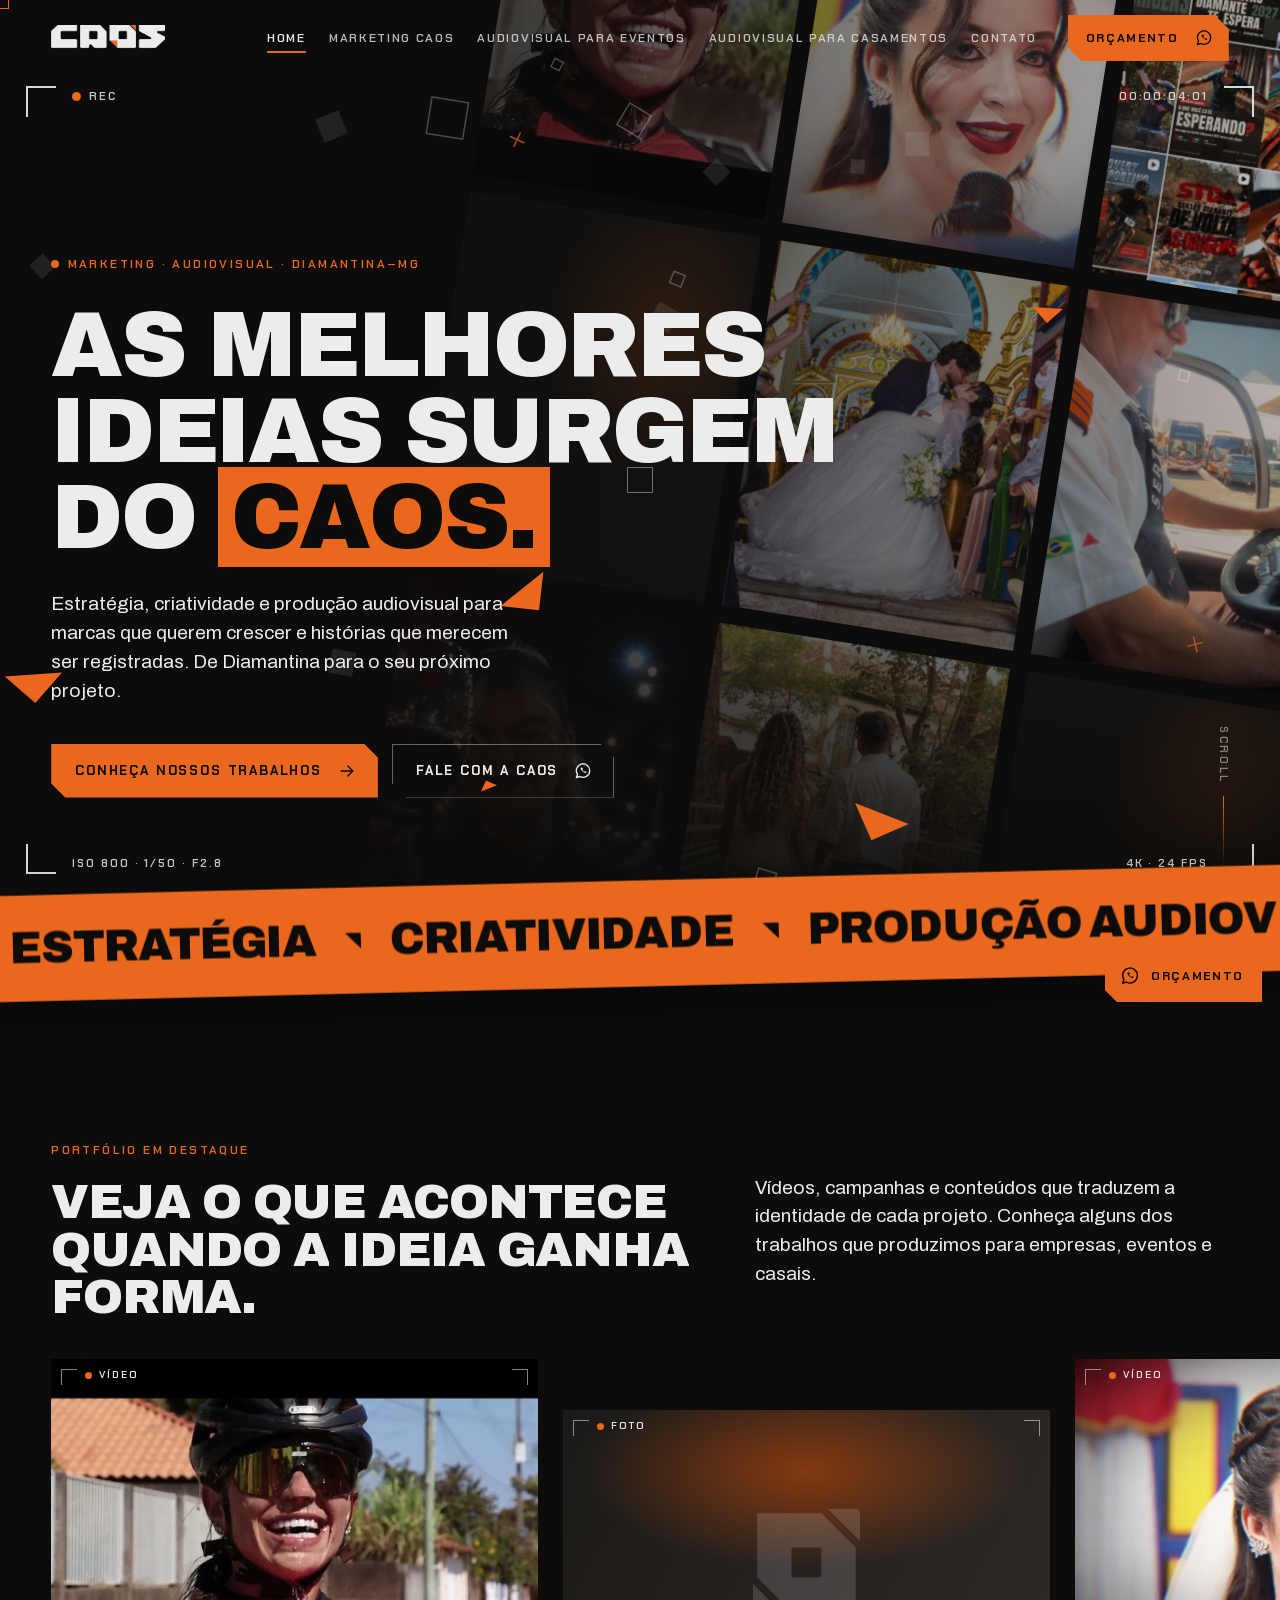
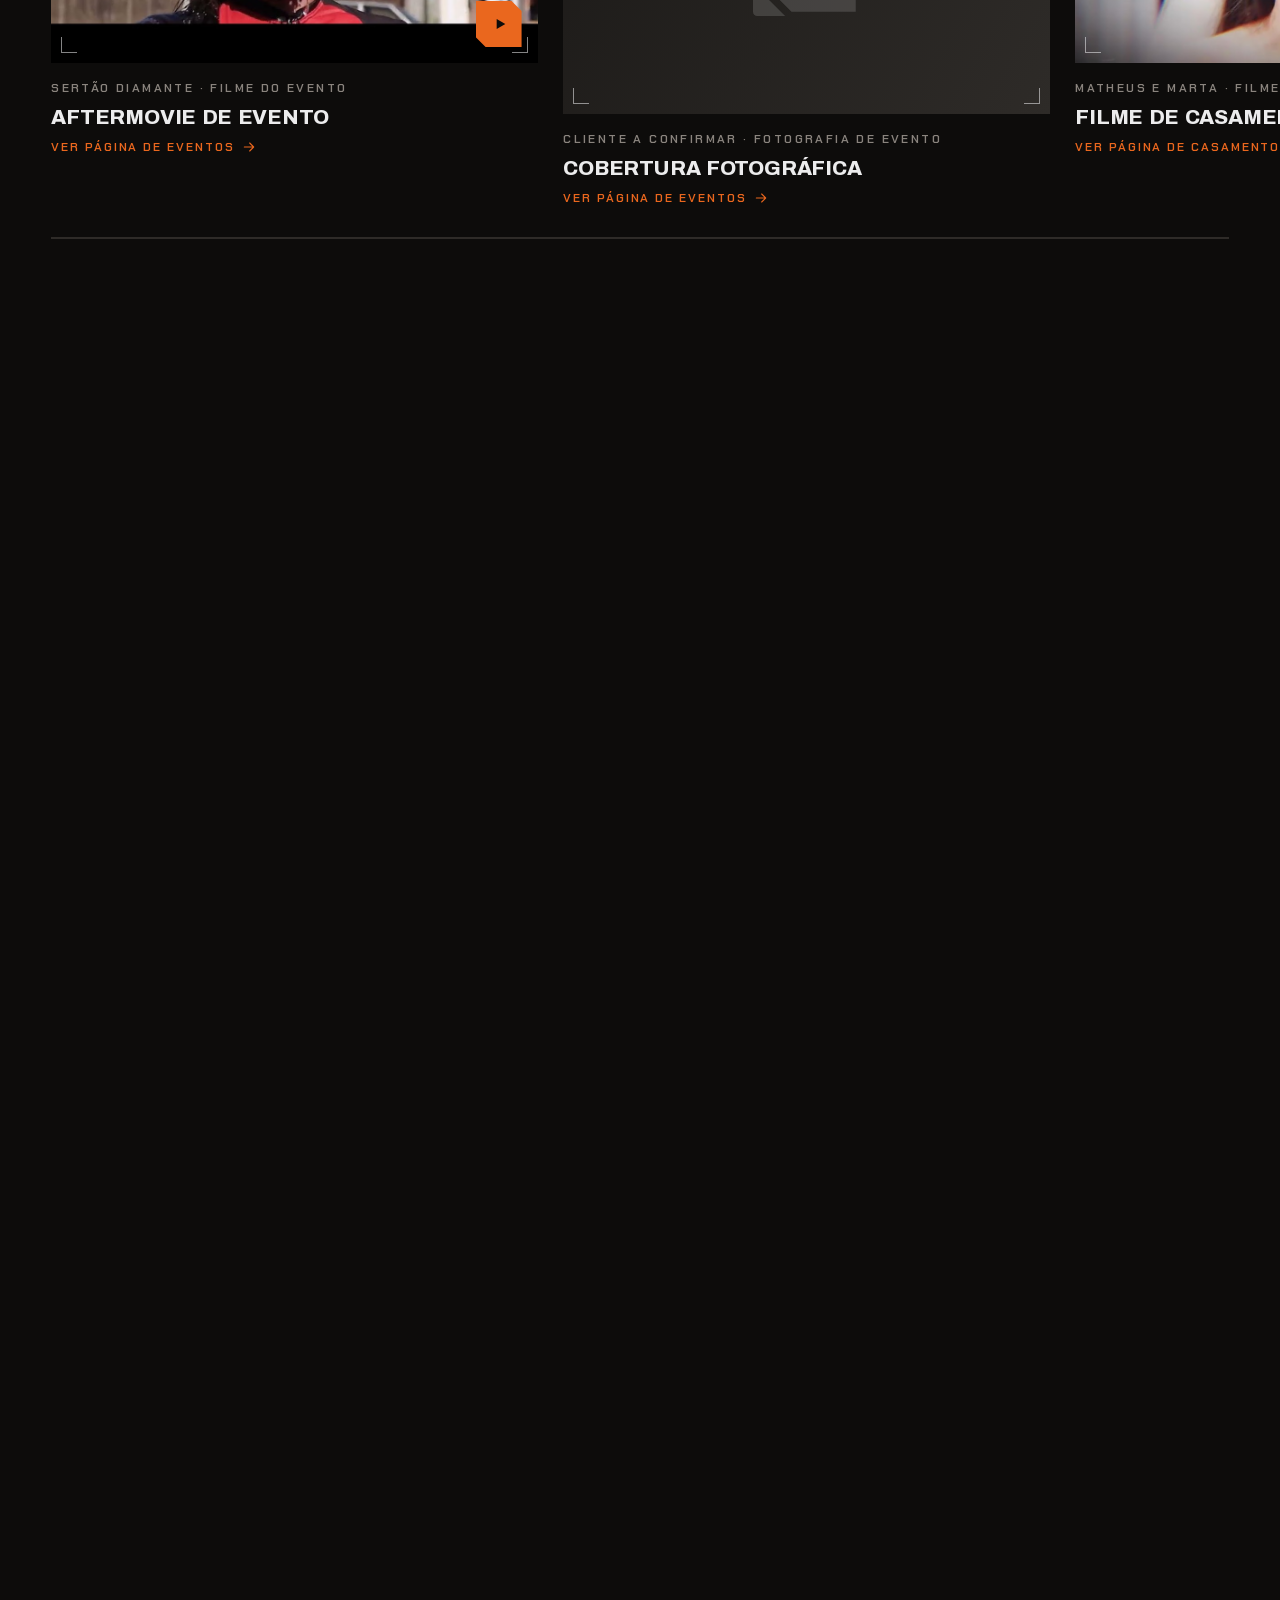
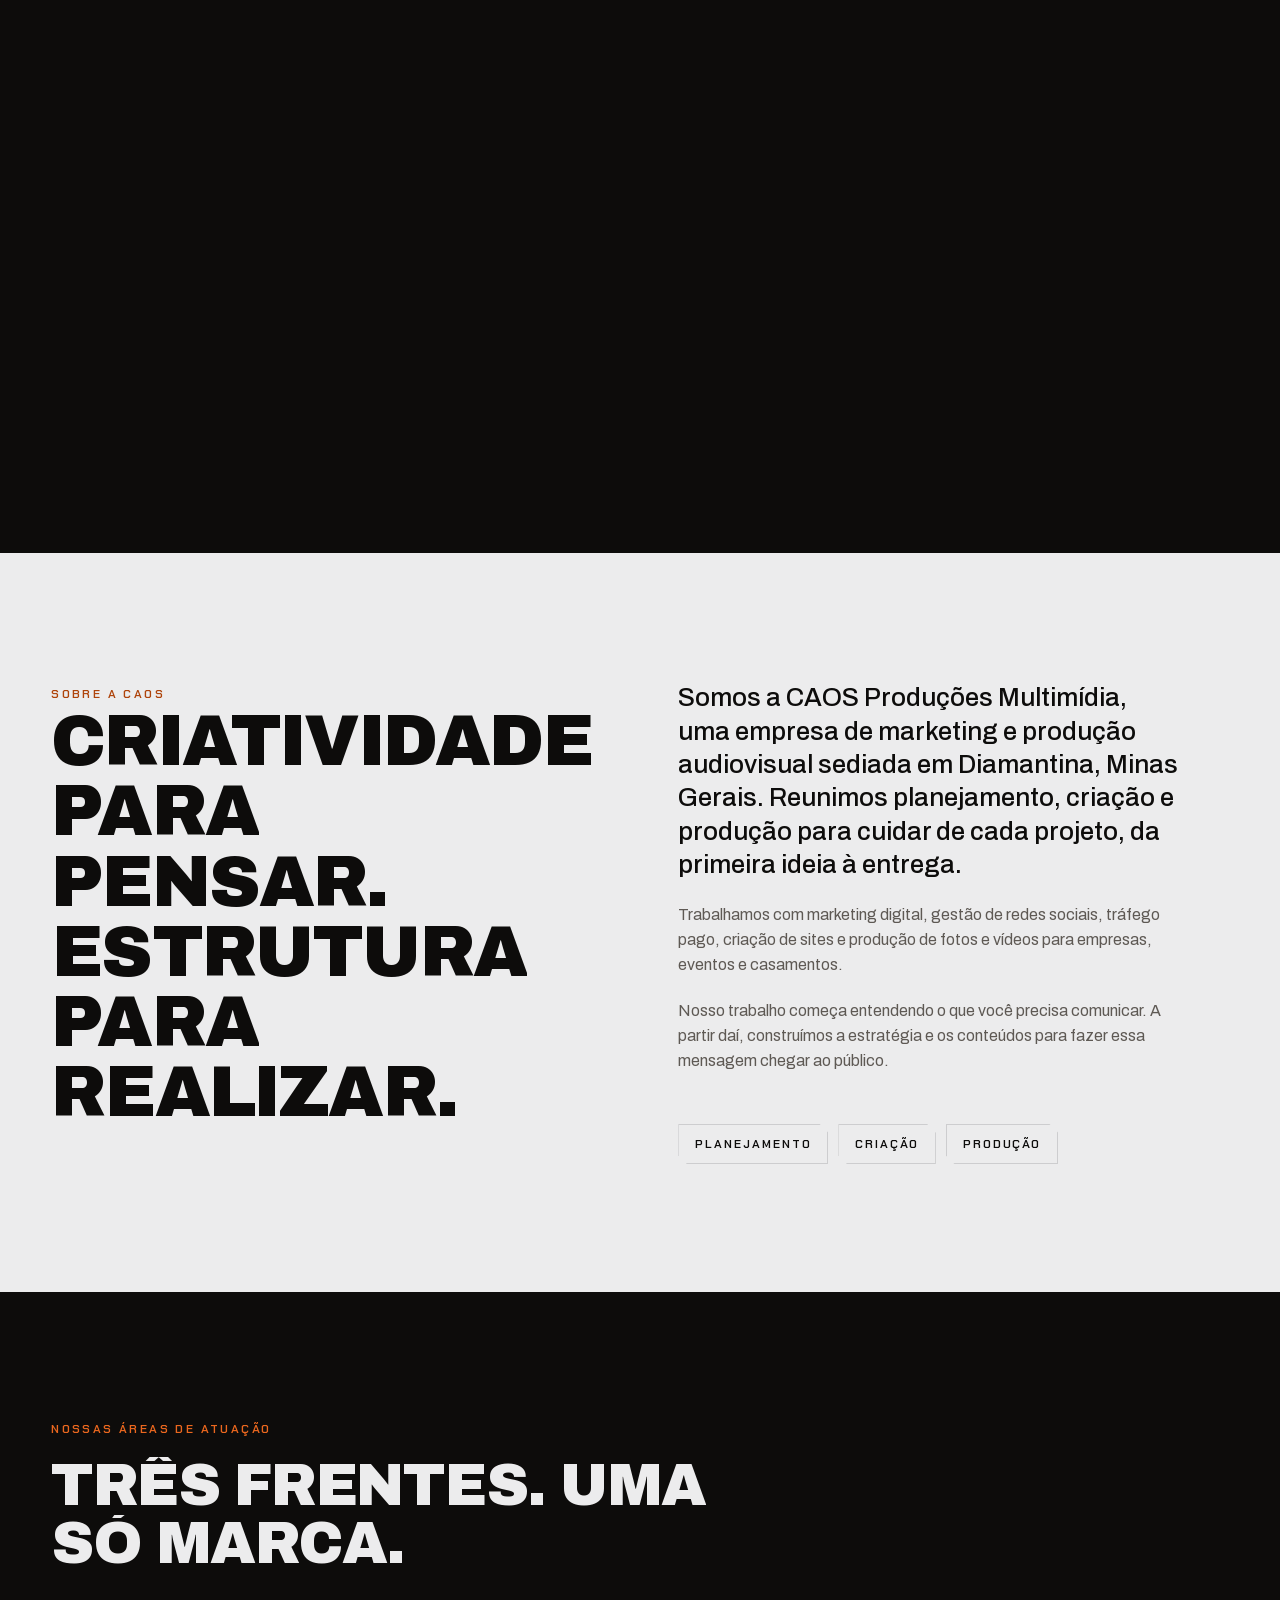
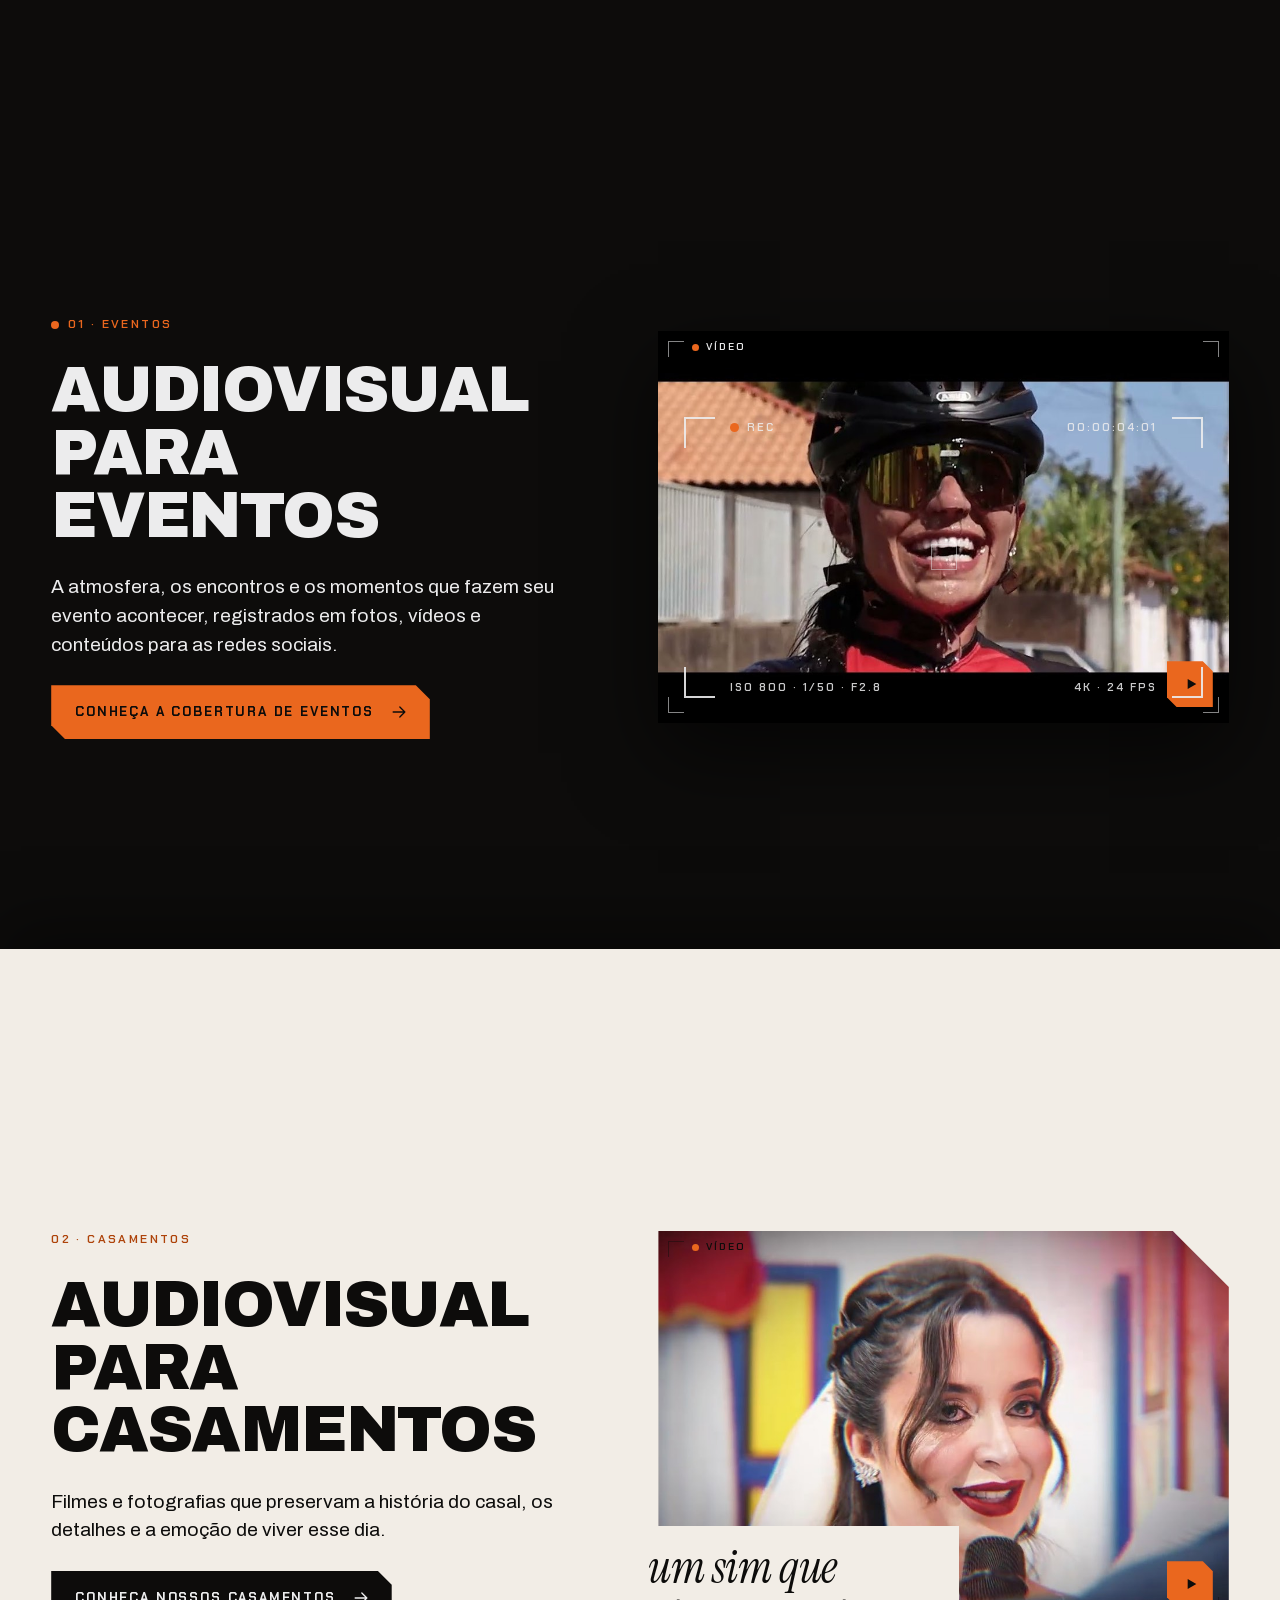
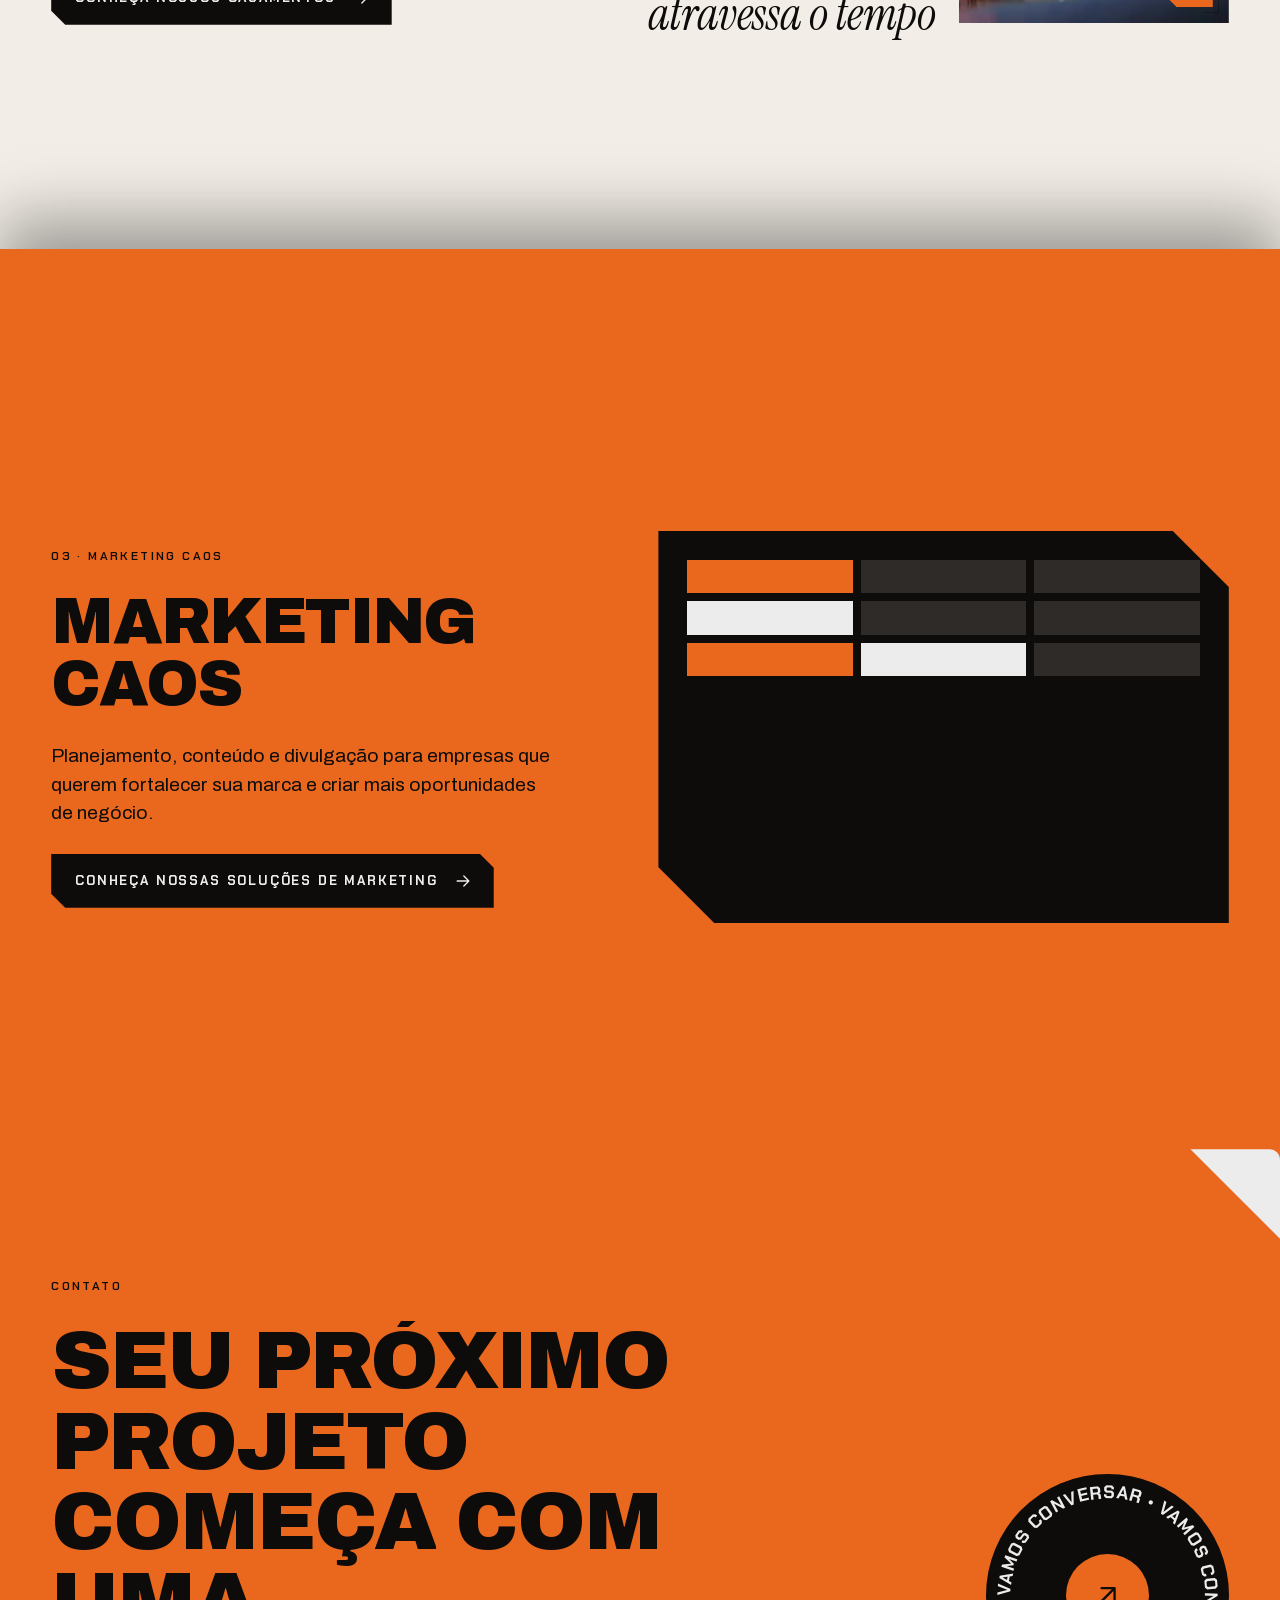
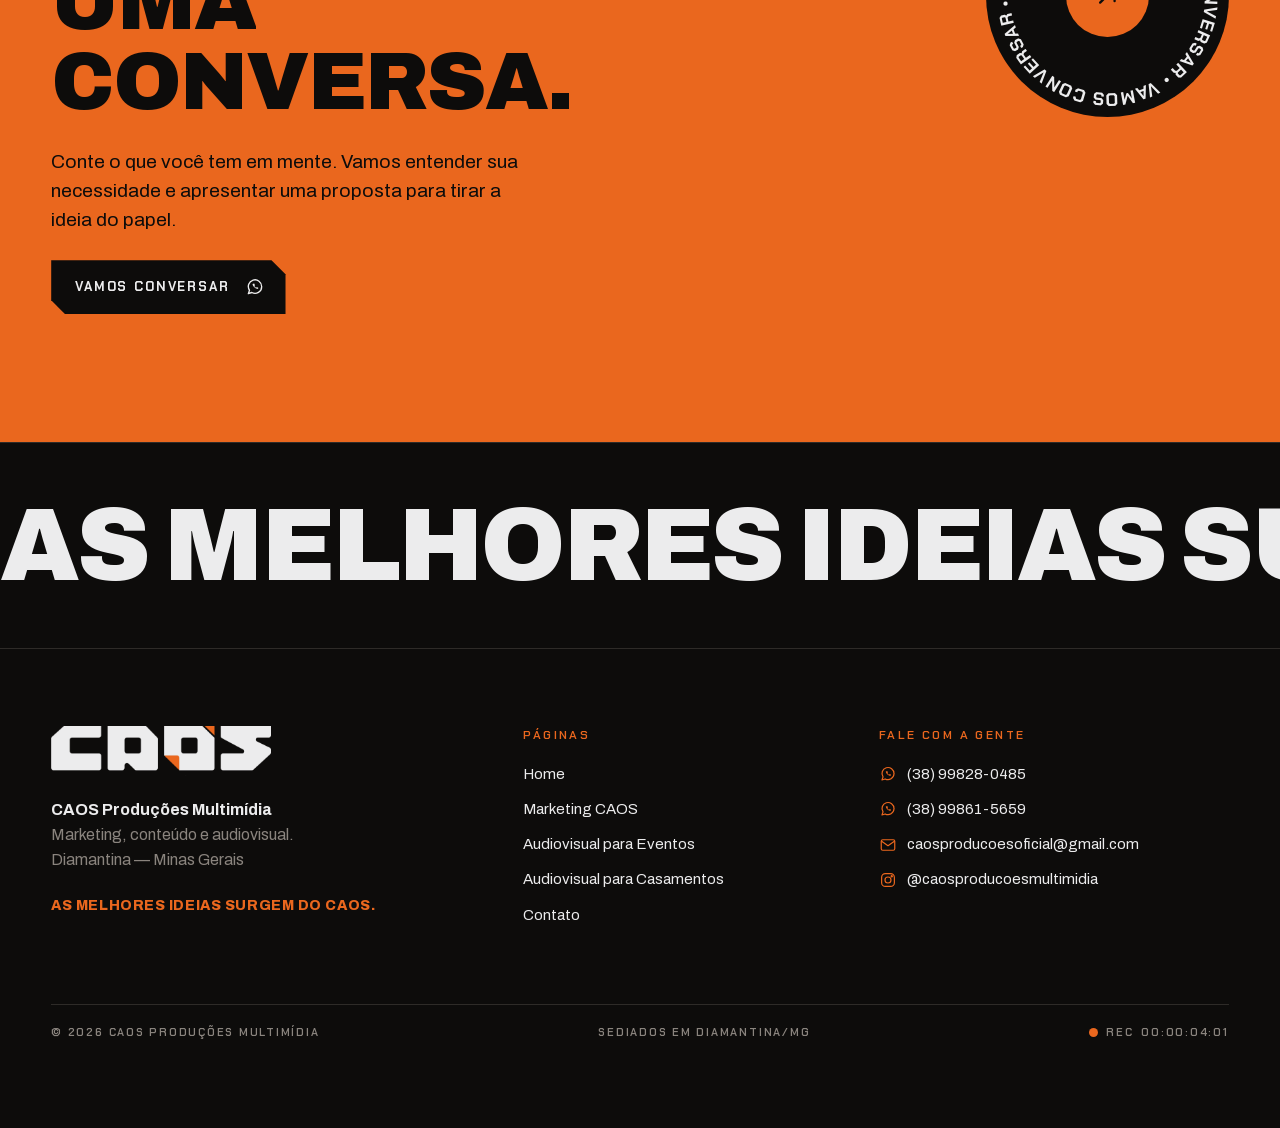
==== commit 4ab6cd21: "Portfólio: vídeos do YouTube (Sertaneja, Sertão Diamante, Matheus e Marta, João e Alice, FAD) e capa" ====
--- a/index.html
+++ b/index.html
@@ -38,7 +38,7 @@
 <main id="conteudo">
 
 <section class="hero sec sec--dark" data-sec data-hero>
-  <div class="hero__cols" aria-hidden="true"><div class="hcol hcol--0"><div class="hcol__t"><div class="hcol__i"><div class="frame " data-v="0" data-tipo="video"><span class="frame__ph"><img src="/assets/img/brand/simbolo.svg" alt="" class="sym" width="100" height="100" loading="lazy"></span><i class="fc tl"></i><i class="fc tr"></i><i class="fc bl"></i><i class="fc br"></i><span class="frame__rec"><b></b>VÍDEO</span><span class="frame__play"><svg class="ico" viewBox="0 0 24 24" fill="none" stroke="currentColor" stroke-width="1.6" stroke-linecap="round" stroke-linejoin="round" aria-hidden="true"><path d="M7 4.5v15l13-7.5Z" fill="currentColor" stroke="none"/></svg></span></div></div><div class="hcol__i"><div class="frame " data-v="2" data-tipo="foto"><span class="frame__ph"><img src="/assets/img/brand/simbolo.svg" alt="" class="sym" width="100" height="100" loading="lazy"></span><i class="fc tl"></i><i class="fc tr"></i><i class="fc bl"></i><i class="fc br"></i><span class="frame__rec"><b></b>FOTO</span></div></div><div class="hcol__i"><div class="frame " data-v="3" data-tipo="video"><span class="frame__ph"><img src="/assets/img/brand/simbolo.svg" alt="" class="sym" width="100" height="100" loading="lazy"></span><i class="fc tl"></i><i class="fc tr"></i><i class="fc bl"></i><i class="fc br"></i><span class="frame__rec"><b></b>VÍDEO</span><span class="frame__play"><svg class="ico" viewBox="0 0 24 24" fill="none" stroke="currentColor" stroke-width="1.6" stroke-linecap="round" stroke-linejoin="round" aria-hidden="true"><path d="M7 4.5v15l13-7.5Z" fill="currentColor" stroke="none"/></svg></span></div></div><div class="hcol__i"><div class="frame " data-v="0" data-tipo="video"><span class="frame__ph"><img src="/assets/img/brand/simbolo.svg" alt="" class="sym" width="100" height="100" loading="lazy"></span><i class="fc tl"></i><i class="fc tr"></i><i class="fc bl"></i><i class="fc br"></i><span class="frame__rec"><b></b>VÍDEO</span><span class="frame__play"><svg class="ico" viewBox="0 0 24 24" fill="none" stroke="currentColor" stroke-width="1.6" stroke-linecap="round" stroke-linejoin="round" aria-hidden="true"><path d="M7 4.5v15l13-7.5Z" fill="currentColor" stroke="none"/></svg></span></div></div><div class="hcol__i"><div class="frame " data-v="2" data-tipo="foto"><span class="frame__ph"><img src="/assets/img/brand/simbolo.svg" alt="" class="sym" width="100" height="100" loading="lazy"></span><i class="fc tl"></i><i class="fc tr"></i><i class="fc bl"></i><i class="fc br"></i><span class="frame__rec"><b></b>FOTO</span></div></div><div class="hcol__i"><div class="frame " data-v="3" data-tipo="video"><span class="frame__ph"><img src="/assets/img/brand/simbolo.svg" alt="" class="sym" width="100" height="100" loading="lazy"></span><i class="fc tl"></i><i class="fc tr"></i><i class="fc bl"></i><i class="fc br"></i><span class="frame__rec"><b></b>VÍDEO</span><span class="frame__play"><svg class="ico" viewBox="0 0 24 24" fill="none" stroke="currentColor" stroke-width="1.6" stroke-linecap="round" stroke-linejoin="round" aria-hidden="true"><path d="M7 4.5v15l13-7.5Z" fill="currentColor" stroke="none"/></svg></span></div></div></div></div><div class="hcol hcol--1"><div class="hcol__t"><div class="hcol__i"><div class="frame " data-v="1" data-tipo="video"><span class="frame__ph"><img src="/assets/img/brand/simbolo.svg" alt="" class="sym" width="100" height="100" loading="lazy"></span><i class="fc tl"></i><i class="fc tr"></i><i class="fc bl"></i><i class="fc br"></i><span class="frame__rec"><b></b>VÍDEO</span><span class="frame__play"><svg class="ico" viewBox="0 0 24 24" fill="none" stroke="currentColor" stroke-width="1.6" stroke-linecap="round" stroke-linejoin="round" aria-hidden="true"><path d="M7 4.5v15l13-7.5Z" fill="currentColor" stroke="none"/></svg></span></div></div><div class="hcol__i"><div class="frame " data-v="1" data-tipo="foto"><img src="/assets/img/portfolio/casamento-saida-igreja.jpg" alt="Cerimônia e saída da igreja · Casal a confirmar" loading="lazy" decoding="async"><i class="fc tl"></i><i class="fc tr"></i><i class="fc bl"></i><i class="fc br"></i><span class="frame__rec"><b></b>FOTO</span></div></div><div class="hcol__i"><div class="frame " data-v="1" data-tipo="video"><img src="/assets/img/portfolio/casamento-prewedding.jpg" alt="Pré-wedding · Casal a confirmar" loading="lazy" decoding="async"><i class="fc tl"></i><i class="fc tr"></i><i class="fc bl"></i><i class="fc br"></i><span class="frame__rec"><b></b>VÍDEO</span><span class="frame__play"><svg class="ico" viewBox="0 0 24 24" fill="none" stroke="currentColor" stroke-width="1.6" stroke-linecap="round" stroke-linejoin="round" aria-hidden="true"><path d="M7 4.5v15l13-7.5Z" fill="currentColor" stroke="none"/></svg></span></div></div><div class="hcol__i"><div class="frame " data-v="1" data-tipo="video"><span class="frame__ph"><img src="/assets/img/brand/simbolo.svg" alt="" class="sym" width="100" height="100" loading="lazy"></span><i class="fc tl"></i><i class="fc tr"></i><i class="fc bl"></i><i class="fc br"></i><span class="frame__rec"><b></b>VÍDEO</span><span class="frame__play"><svg class="ico" viewBox="0 0 24 24" fill="none" stroke="currentColor" stroke-width="1.6" stroke-linecap="round" stroke-linejoin="round" aria-hidden="true"><path d="M7 4.5v15l13-7.5Z" fill="currentColor" stroke="none"/></svg></span></div></div><div class="hcol__i"><div class="frame " data-v="1" data-tipo="foto"><img src="/assets/img/portfolio/casamento-saida-igreja.jpg" alt="Cerimônia e saída da igreja · Casal a confirmar" loading="lazy" decoding="async"><i class="fc tl"></i><i class="fc tr"></i><i class="fc bl"></i><i class="fc br"></i><span class="frame__rec"><b></b>FOTO</span></div></div><div class="hcol__i"><div class="frame " data-v="1" data-tipo="video"><img src="/assets/img/portfolio/casamento-prewedding.jpg" alt="Pré-wedding · Casal a confirmar" loading="lazy" decoding="async"><i class="fc tl"></i><i class="fc tr"></i><i class="fc bl"></i><i class="fc br"></i><span class="frame__rec"><b></b>VÍDEO</span><span class="frame__play"><svg class="ico" viewBox="0 0 24 24" fill="none" stroke="currentColor" stroke-width="1.6" stroke-linecap="round" stroke-linejoin="round" aria-hidden="true"><path d="M7 4.5v15l13-7.5Z" fill="currentColor" stroke="none"/></svg></span></div></div></div></div><div class="hcol hcol--2"><div class="hcol__t"><div class="hcol__i"><div class="frame " data-v="3" data-tipo="instagram"><img src="/assets/img/portfolio/insta-gestao-redes.jpg" alt="Gestão de redes sociais · Clientes CAOS" loading="lazy" decoding="async"><i class="fc tl"></i><i class="fc tr"></i><i class="fc bl"></i><i class="fc br"></i><span class="frame__rec"><b></b>INSTAGRAM</span></div></div><div class="hcol__i"><div class="frame " data-v="0" data-tipo="video"><img src="/assets/img/portfolio/institucional-sertaneja.jpg" alt="Vídeo institucional · Sertaneja" loading="lazy" decoding="async"><i class="fc tl"></i><i class="fc tr"></i><i class="fc bl"></i><i class="fc br"></i><span class="frame__rec"><b></b>VÍDEO</span><span class="frame__play"><svg class="ico" viewBox="0 0 24 24" fill="none" stroke="currentColor" stroke-width="1.6" stroke-linecap="round" stroke-linejoin="round" aria-hidden="true"><path d="M7 4.5v15l13-7.5Z" fill="currentColor" stroke="none"/></svg></span></div></div><div class="hcol__i"><div class="frame " data-v="2" data-tipo="foto"><span class="frame__ph"><img src="/assets/img/brand/simbolo.svg" alt="" class="sym" width="100" height="100" loading="lazy"></span><i class="fc tl"></i><i class="fc tr"></i><i class="fc bl"></i><i class="fc br"></i><span class="frame__rec"><b></b>FOTO</span></div></div><div class="hcol__i"><div class="frame " data-v="3" data-tipo="instagram"><img src="/assets/img/portfolio/insta-gestao-redes.jpg" alt="Gestão de redes sociais · Clientes CAOS" loading="lazy" decoding="async"><i class="fc tl"></i><i class="fc tr"></i><i class="fc bl"></i><i class="fc br"></i><span class="frame__rec"><b></b>INSTAGRAM</span></div></div><div class="hcol__i"><div class="frame " data-v="0" data-tipo="video"><img src="/assets/img/portfolio/institucional-sertaneja.jpg" alt="Vídeo institucional · Sertaneja" loading="lazy" decoding="async"><i class="fc tl"></i><i class="fc tr"></i><i class="fc bl"></i><i class="fc br"></i><span class="frame__rec"><b></b>VÍDEO</span><span class="frame__play"><svg class="ico" viewBox="0 0 24 24" fill="none" stroke="currentColor" stroke-width="1.6" stroke-linecap="round" stroke-linejoin="round" aria-hidden="true"><path d="M7 4.5v15l13-7.5Z" fill="currentColor" stroke="none"/></svg></span></div></div><div class="hcol__i"><div class="frame " data-v="2" data-tipo="foto"><span class="frame__ph"><img src="/assets/img/brand/simbolo.svg" alt="" class="sym" width="100" height="100" loading="lazy"></span><i class="fc tl"></i><i class="fc tr"></i><i class="fc bl"></i><i class="fc br"></i><span class="frame__rec"><b></b>FOTO</span></div></div></div></div></div>
+  <div class="hero__cols" aria-hidden="true"><div class="hcol hcol--0"><div class="hcol__t"><div class="hcol__i"><div class="frame " data-v="0" data-tipo="video"><img src="/assets/img/portfolio/aftermovie-sertao.jpg" alt="Aftermovie de evento · Sertão Diamante" loading="lazy" decoding="async"><i class="fc tl"></i><i class="fc tr"></i><i class="fc bl"></i><i class="fc br"></i><span class="frame__rec"><b></b>VÍDEO</span><span class="frame__play"><svg class="ico" viewBox="0 0 24 24" fill="none" stroke="currentColor" stroke-width="1.6" stroke-linecap="round" stroke-linejoin="round" aria-hidden="true"><path d="M7 4.5v15l13-7.5Z" fill="currentColor" stroke="none"/></svg></span></div></div><div class="hcol__i"><div class="frame " data-v="2" data-tipo="foto"><span class="frame__ph"><img src="/assets/img/brand/simbolo.svg" alt="" class="sym" width="100" height="100" loading="lazy"></span><i class="fc tl"></i><i class="fc tr"></i><i class="fc bl"></i><i class="fc br"></i><span class="frame__rec"><b></b>FOTO</span></div></div><div class="hcol__i"><div class="frame " data-v="3" data-tipo="video"><img src="/assets/img/portfolio/evento-fad.jpg" alt="Storymaker em tempo real · FAD" loading="lazy" decoding="async"><i class="fc tl"></i><i class="fc tr"></i><i class="fc bl"></i><i class="fc br"></i><span class="frame__rec"><b></b>VÍDEO</span><span class="frame__play"><svg class="ico" viewBox="0 0 24 24" fill="none" stroke="currentColor" stroke-width="1.6" stroke-linecap="round" stroke-linejoin="round" aria-hidden="true"><path d="M7 4.5v15l13-7.5Z" fill="currentColor" stroke="none"/></svg></span></div></div><div class="hcol__i"><div class="frame " data-v="0" data-tipo="video"><img src="/assets/img/portfolio/aftermovie-sertao.jpg" alt="Aftermovie de evento · Sertão Diamante" loading="lazy" decoding="async"><i class="fc tl"></i><i class="fc tr"></i><i class="fc bl"></i><i class="fc br"></i><span class="frame__rec"><b></b>VÍDEO</span><span class="frame__play"><svg class="ico" viewBox="0 0 24 24" fill="none" stroke="currentColor" stroke-width="1.6" stroke-linecap="round" stroke-linejoin="round" aria-hidden="true"><path d="M7 4.5v15l13-7.5Z" fill="currentColor" stroke="none"/></svg></span></div></div><div class="hcol__i"><div class="frame " data-v="2" data-tipo="foto"><span class="frame__ph"><img src="/assets/img/brand/simbolo.svg" alt="" class="sym" width="100" height="100" loading="lazy"></span><i class="fc tl"></i><i class="fc tr"></i><i class="fc bl"></i><i class="fc br"></i><span class="frame__rec"><b></b>FOTO</span></div></div><div class="hcol__i"><div class="frame " data-v="3" data-tipo="video"><img src="/assets/img/portfolio/evento-fad.jpg" alt="Storymaker em tempo real · FAD" loading="lazy" decoding="async"><i class="fc tl"></i><i class="fc tr"></i><i class="fc bl"></i><i class="fc br"></i><span class="frame__rec"><b></b>VÍDEO</span><span class="frame__play"><svg class="ico" viewBox="0 0 24 24" fill="none" stroke="currentColor" stroke-width="1.6" stroke-linecap="round" stroke-linejoin="round" aria-hidden="true"><path d="M7 4.5v15l13-7.5Z" fill="currentColor" stroke="none"/></svg></span></div></div></div></div><div class="hcol hcol--1"><div class="hcol__t"><div class="hcol__i"><div class="frame " data-v="1" data-tipo="video"><img src="/assets/img/portfolio/filme-matheus-marta.jpg" alt="Filme de casamento · Matheus e Marta" loading="lazy" decoding="async"><i class="fc tl"></i><i class="fc tr"></i><i class="fc bl"></i><i class="fc br"></i><span class="frame__rec"><b></b>VÍDEO</span><span class="frame__play"><svg class="ico" viewBox="0 0 24 24" fill="none" stroke="currentColor" stroke-width="1.6" stroke-linecap="round" stroke-linejoin="round" aria-hidden="true"><path d="M7 4.5v15l13-7.5Z" fill="currentColor" stroke="none"/></svg></span></div></div><div class="hcol__i"><div class="frame " data-v="1" data-tipo="foto"><img src="/assets/img/portfolio/casamento-saida-igreja.jpg" alt="Cerimônia e saída da igreja · Casal a confirmar" loading="lazy" decoding="async"><i class="fc tl"></i><i class="fc tr"></i><i class="fc bl"></i><i class="fc br"></i><span class="frame__rec"><b></b>FOTO</span></div></div><div class="hcol__i"><div class="frame " data-v="1" data-tipo="video"><img src="/assets/img/portfolio/casamento-prewedding.jpg" alt="Pré-wedding · João e Alice" loading="lazy" decoding="async"><i class="fc tl"></i><i class="fc tr"></i><i class="fc bl"></i><i class="fc br"></i><span class="frame__rec"><b></b>VÍDEO</span><span class="frame__play"><svg class="ico" viewBox="0 0 24 24" fill="none" stroke="currentColor" stroke-width="1.6" stroke-linecap="round" stroke-linejoin="round" aria-hidden="true"><path d="M7 4.5v15l13-7.5Z" fill="currentColor" stroke="none"/></svg></span></div></div><div class="hcol__i"><div class="frame " data-v="1" data-tipo="video"><img src="/assets/img/portfolio/filme-matheus-marta.jpg" alt="Filme de casamento · Matheus e Marta" loading="lazy" decoding="async"><i class="fc tl"></i><i class="fc tr"></i><i class="fc bl"></i><i class="fc br"></i><span class="frame__rec"><b></b>VÍDEO</span><span class="frame__play"><svg class="ico" viewBox="0 0 24 24" fill="none" stroke="currentColor" stroke-width="1.6" stroke-linecap="round" stroke-linejoin="round" aria-hidden="true"><path d="M7 4.5v15l13-7.5Z" fill="currentColor" stroke="none"/></svg></span></div></div><div class="hcol__i"><div class="frame " data-v="1" data-tipo="foto"><img src="/assets/img/portfolio/casamento-saida-igreja.jpg" alt="Cerimônia e saída da igreja · Casal a confirmar" loading="lazy" decoding="async"><i class="fc tl"></i><i class="fc tr"></i><i class="fc bl"></i><i class="fc br"></i><span class="frame__rec"><b></b>FOTO</span></div></div><div class="hcol__i"><div class="frame " data-v="1" data-tipo="video"><img src="/assets/img/portfolio/casamento-prewedding.jpg" alt="Pré-wedding · João e Alice" loading="lazy" decoding="async"><i class="fc tl"></i><i class="fc tr"></i><i class="fc bl"></i><i class="fc br"></i><span class="frame__rec"><b></b>VÍDEO</span><span class="frame__play"><svg class="ico" viewBox="0 0 24 24" fill="none" stroke="currentColor" stroke-width="1.6" stroke-linecap="round" stroke-linejoin="round" aria-hidden="true"><path d="M7 4.5v15l13-7.5Z" fill="currentColor" stroke="none"/></svg></span></div></div></div></div><div class="hcol hcol--2"><div class="hcol__t"><div class="hcol__i"><div class="frame " data-v="3" data-tipo="instagram"><img src="/assets/img/portfolio/insta-gestao-redes.jpg" alt="Gestão de redes sociais · Clientes CAOS" loading="lazy" decoding="async"><i class="fc tl"></i><i class="fc tr"></i><i class="fc bl"></i><i class="fc br"></i><span class="frame__rec"><b></b>INSTAGRAM</span></div></div><div class="hcol__i"><div class="frame " data-v="0" data-tipo="video"><img src="/assets/img/portfolio/institucional-sertaneja.jpg" alt="Vídeo institucional · Sertaneja" loading="lazy" decoding="async"><i class="fc tl"></i><i class="fc tr"></i><i class="fc bl"></i><i class="fc br"></i><span class="frame__rec"><b></b>VÍDEO</span><span class="frame__play"><svg class="ico" viewBox="0 0 24 24" fill="none" stroke="currentColor" stroke-width="1.6" stroke-linecap="round" stroke-linejoin="round" aria-hidden="true"><path d="M7 4.5v15l13-7.5Z" fill="currentColor" stroke="none"/></svg></span></div></div><div class="hcol__i"><div class="frame " data-v="2" data-tipo="foto"><span class="frame__ph"><img src="/assets/img/brand/simbolo.svg" alt="" class="sym" width="100" height="100" loading="lazy"></span><i class="fc tl"></i><i class="fc tr"></i><i class="fc bl"></i><i class="fc br"></i><span class="frame__rec"><b></b>FOTO</span></div></div><div class="hcol__i"><div class="frame " data-v="3" data-tipo="instagram"><img src="/assets/img/portfolio/insta-gestao-redes.jpg" alt="Gestão de redes sociais · Clientes CAOS" loading="lazy" decoding="async"><i class="fc tl"></i><i class="fc tr"></i><i class="fc bl"></i><i class="fc br"></i><span class="frame__rec"><b></b>INSTAGRAM</span></div></div><div class="hcol__i"><div class="frame " data-v="0" data-tipo="video"><img src="/assets/img/portfolio/institucional-sertaneja.jpg" alt="Vídeo institucional · Sertaneja" loading="lazy" decoding="async"><i class="fc tl"></i><i class="fc tr"></i><i class="fc bl"></i><i class="fc br"></i><span class="frame__rec"><b></b>VÍDEO</span><span class="frame__play"><svg class="ico" viewBox="0 0 24 24" fill="none" stroke="currentColor" stroke-width="1.6" stroke-linecap="round" stroke-linejoin="round" aria-hidden="true"><path d="M7 4.5v15l13-7.5Z" fill="currentColor" stroke="none"/></svg></span></div></div><div class="hcol__i"><div class="frame " data-v="2" data-tipo="foto"><span class="frame__ph"><img src="/assets/img/brand/simbolo.svg" alt="" class="sym" width="100" height="100" loading="lazy"></span><i class="fc tl"></i><i class="fc tr"></i><i class="fc bl"></i><i class="fc br"></i><span class="frame__rec"><b></b>FOTO</span></div></div></div></div></div>
   <div class="hero__veil"></div>
   <canvas class="hero__canvas" data-chaos-canvas aria-hidden="true"></canvas>
   <div class="vf" aria-hidden="true">
@@ -62,14 +62,14 @@
     <div class="wrap hs__head"><div class="shead "><span class="lbl" data-reveal>Portfólio em destaque</span><h2 class="h2" data-split>Veja o que acontece quando a ideia ganha forma.</h2></div>
       <p class="lead" data-reveal>Vídeos, campanhas e conteúdos que traduzem a identidade de cada projeto. Conheça alguns dos trabalhos que produzimos para empresas, eventos e casais.</p></div>
     <div class="hs__track" data-hs-track><article class="hs__card" data-cursor="Ver">
-  <button type="button" class="work__open" data-open="aftermovie-evento" aria-label="Abrir Aftermovie de evento"><div class="frame " data-v="0" data-tipo="video"><span class="frame__ph"><img src="/assets/img/brand/simbolo.svg" alt="" class="sym" width="100" height="100" loading="lazy"></span><i class="fc tl"></i><i class="fc tr"></i><i class="fc bl"></i><i class="fc br"></i><span class="frame__rec"><b></b>VÍDEO</span><span class="frame__play"><svg class="ico" viewBox="0 0 24 24" fill="none" stroke="currentColor" stroke-width="1.6" stroke-linecap="round" stroke-linejoin="round" aria-hidden="true"><path d="M7 4.5v15l13-7.5Z" fill="currentColor" stroke="none"/></svg></span></div></button>
-  <div class="hs__meta"><span class="lbl">Cliente a confirmar · Filme do evento</span><h3>Aftermovie de evento</h3>
+  <button type="button" class="work__open" data-open="aftermovie-evento" aria-label="Abrir Aftermovie de evento"><div class="frame " data-v="0" data-tipo="video"><img src="/assets/img/portfolio/aftermovie-sertao.jpg" alt="Aftermovie de evento · Sertão Diamante" loading="lazy" decoding="async"><i class="fc tl"></i><i class="fc tr"></i><i class="fc bl"></i><i class="fc br"></i><span class="frame__rec"><b></b>VÍDEO</span><span class="frame__play"><svg class="ico" viewBox="0 0 24 24" fill="none" stroke="currentColor" stroke-width="1.6" stroke-linecap="round" stroke-linejoin="round" aria-hidden="true"><path d="M7 4.5v15l13-7.5Z" fill="currentColor" stroke="none"/></svg></span></div></button>
+  <div class="hs__meta"><span class="lbl">Sertão Diamante · Filme do evento</span><h3>Aftermovie de evento</h3>
   <a class="tlink" href="/eventos/">Ver página de eventos <svg class="ico" viewBox="0 0 24 24" fill="none" stroke="currentColor" stroke-width="1.6" stroke-linecap="round" stroke-linejoin="round" aria-hidden="true"><path d="M5 12h14M13 6l6 6-6 6"/></svg></a></div></article><article class="hs__card" data-cursor="Ver">
   <button type="button" class="work__open" data-open="evento-corporativo" aria-label="Abrir Cobertura fotográfica"><div class="frame " data-v="2" data-tipo="foto"><span class="frame__ph"><img src="/assets/img/brand/simbolo.svg" alt="" class="sym" width="100" height="100" loading="lazy"></span><i class="fc tl"></i><i class="fc tr"></i><i class="fc bl"></i><i class="fc br"></i><span class="frame__rec"><b></b>FOTO</span></div></button>
   <div class="hs__meta"><span class="lbl">Cliente a confirmar · Fotografia de evento</span><h3>Cobertura fotográfica</h3>
   <a class="tlink" href="/eventos/">Ver página de eventos <svg class="ico" viewBox="0 0 24 24" fill="none" stroke="currentColor" stroke-width="1.6" stroke-linecap="round" stroke-linejoin="round" aria-hidden="true"><path d="M5 12h14M13 6l6 6-6 6"/></svg></a></div></article><article class="hs__card" data-cursor="Ver">
-  <button type="button" class="work__open" data-open="casamento-filme-1" aria-label="Abrir Filme de casamento"><div class="frame " data-v="1" data-tipo="video"><span class="frame__ph"><img src="/assets/img/brand/simbolo.svg" alt="" class="sym" width="100" height="100" loading="lazy"></span><i class="fc tl"></i><i class="fc tr"></i><i class="fc bl"></i><i class="fc br"></i><span class="frame__rec"><b></b>VÍDEO</span><span class="frame__play"><svg class="ico" viewBox="0 0 24 24" fill="none" stroke="currentColor" stroke-width="1.6" stroke-linecap="round" stroke-linejoin="round" aria-hidden="true"><path d="M7 4.5v15l13-7.5Z" fill="currentColor" stroke="none"/></svg></span></div></button>
-  <div class="hs__meta"><span class="lbl">Casal a confirmar · Filme de casamento</span><h3>Filme de casamento</h3>
+  <button type="button" class="work__open" data-open="casamento-filme-1" aria-label="Abrir Filme de casamento"><div class="frame " data-v="1" data-tipo="video"><img src="/assets/img/portfolio/filme-matheus-marta.jpg" alt="Filme de casamento · Matheus e Marta" loading="lazy" decoding="async"><i class="fc tl"></i><i class="fc tr"></i><i class="fc bl"></i><i class="fc br"></i><span class="frame__rec"><b></b>VÍDEO</span><span class="frame__play"><svg class="ico" viewBox="0 0 24 24" fill="none" stroke="currentColor" stroke-width="1.6" stroke-linecap="round" stroke-linejoin="round" aria-hidden="true"><path d="M7 4.5v15l13-7.5Z" fill="currentColor" stroke="none"/></svg></span></div></button>
+  <div class="hs__meta"><span class="lbl">Matheus e Marta · Filme de casamento</span><h3>Filme de casamento</h3>
   <a class="tlink" href="/casamentos/">Ver página de casamentos <svg class="ico" viewBox="0 0 24 24" fill="none" stroke="currentColor" stroke-width="1.6" stroke-linecap="round" stroke-linejoin="round" aria-hidden="true"><path d="M5 12h14M13 6l6 6-6 6"/></svg></a></div></article><article class="hs__card" data-cursor="Ver">
   <button type="button" class="work__open" data-open="marketing-case-1" aria-label="Abrir Gestão de redes sociais"><div class="frame " data-v="3" data-tipo="instagram"><img src="/assets/img/portfolio/insta-gestao-redes.jpg" alt="Gestão de redes sociais · Clientes CAOS" loading="lazy" decoding="async"><i class="fc tl"></i><i class="fc tr"></i><i class="fc bl"></i><i class="fc br"></i><span class="frame__rec"><b></b>INSTAGRAM</span></div></button>
   <div class="hs__meta"><span class="lbl">Clientes CAOS · Gestão de redes sociais</span><h3>Gestão de redes sociais</h3>
@@ -108,7 +108,7 @@
         <p class="lead">A atmosfera, os encontros e os momentos que fazem seu evento acontecer, registrados em fotos, vídeos e conteúdos para as redes sociais.</p>
         <a class="btn btn--solid" href="/eventos/" data-track="area_eventos" data-magnetic ><span class="btn__t">Conheça a cobertura de eventos</span><span class="btn__i"><svg class="ico" viewBox="0 0 24 24" fill="none" stroke="currentColor" stroke-width="1.6" stroke-linecap="round" stroke-linejoin="round" aria-hidden="true"><path d="M5 12h14M13 6l6 6-6 6"/></svg></span></a>
       </div>
-      <a class="panel__vis" href="/eventos/" data-cursor="Abrir" aria-label="Audiovisual para eventos"><div class="frame frame--big" data-v="0" data-tipo="video"><span class="frame__ph"><img src="/assets/img/brand/simbolo.svg" alt="" class="sym" width="100" height="100" loading="lazy"></span><i class="fc tl"></i><i class="fc tr"></i><i class="fc bl"></i><i class="fc br"></i><span class="frame__rec"><b></b>VÍDEO</span><span class="frame__play"><svg class="ico" viewBox="0 0 24 24" fill="none" stroke="currentColor" stroke-width="1.6" stroke-linecap="round" stroke-linejoin="round" aria-hidden="true"><path d="M7 4.5v15l13-7.5Z" fill="currentColor" stroke="none"/></svg></span></div><div class="vf" aria-hidden="true">
+      <a class="panel__vis" href="/eventos/" data-cursor="Abrir" aria-label="Audiovisual para eventos"><div class="frame frame--big" data-v="0" data-tipo="video"><img src="/assets/img/portfolio/aftermovie-sertao.jpg" alt="Aftermovie de evento · Sertão Diamante" loading="lazy" decoding="async"><i class="fc tl"></i><i class="fc tr"></i><i class="fc bl"></i><i class="fc br"></i><span class="frame__rec"><b></b>VÍDEO</span><span class="frame__play"><svg class="ico" viewBox="0 0 24 24" fill="none" stroke="currentColor" stroke-width="1.6" stroke-linecap="round" stroke-linejoin="round" aria-hidden="true"><path d="M7 4.5v15l13-7.5Z" fill="currentColor" stroke="none"/></svg></span></div><div class="vf" aria-hidden="true">
   <i class="vf__c tl"></i><i class="vf__c tr"></i><i class="vf__c bl"></i><i class="vf__c br"></i>
   <span class="vf__rec"><b></b>REC</span><time class="vf__tc" data-timecode>00:00:00:00</time>
   <span class="vf__meta l">ISO 800 · 1/50 · F2.8</span><span class="vf__meta r">4K · 24 FPS</span>
@@ -124,7 +124,7 @@
         <p class="lead">Filmes e fotografias que preservam a história do casal, os detalhes e a emoção de viver esse dia.</p>
         <a class="btn btn--dark" href="/casamentos/" data-track="area_casamentos" data-magnetic ><span class="btn__t">Conheça nossos casamentos</span><span class="btn__i"><svg class="ico" viewBox="0 0 24 24" fill="none" stroke="currentColor" stroke-width="1.6" stroke-linecap="round" stroke-linejoin="round" aria-hidden="true"><path d="M5 12h14M13 6l6 6-6 6"/></svg></span></a>
       </div>
-      <a class="panel__vis panel__vis--serif" href="/casamentos/" data-cursor="Abrir" aria-label="Audiovisual para casamentos"><div class="frame frame--big frame--arch" data-v="1" data-tipo="foto"><img src="/assets/img/portfolio/casamento-saida-igreja.jpg" alt="Cerimônia e saída da igreja · Casal a confirmar" loading="lazy" decoding="async"><i class="fc tl"></i><i class="fc tr"></i><i class="fc bl"></i><i class="fc br"></i><span class="frame__rec"><b></b>FOTO</span></div><span class="serif q">um sim que<br>atravessa o tempo</span></a>
+      <a class="panel__vis panel__vis--serif" href="/casamentos/" data-cursor="Abrir" aria-label="Audiovisual para casamentos"><div class="frame frame--big frame--arch" data-v="1" data-tipo="video"><img src="/assets/img/portfolio/filme-matheus-marta.jpg" alt="Filme de casamento · Matheus e Marta" loading="lazy" decoding="async"><i class="fc tl"></i><i class="fc tr"></i><i class="fc bl"></i><i class="fc br"></i><span class="frame__rec"><b></b>VÍDEO</span><span class="frame__play"><svg class="ico" viewBox="0 0 24 24" fill="none" stroke="currentColor" stroke-width="1.6" stroke-linecap="round" stroke-linejoin="round" aria-hidden="true"><path d="M7 4.5v15l13-7.5Z" fill="currentColor" stroke="none"/></svg></span></div><span class="serif q">um sim que<br>atravessa o tempo</span></a>
     </div>
   </article>
 
@@ -183,7 +183,7 @@
   <button class="lightbox__nav prev" type="button" data-prev aria-label="Anterior"><svg class="ico" viewBox="0 0 24 24" fill="none" stroke="currentColor" stroke-width="1.6" stroke-linecap="round" stroke-linejoin="round" aria-hidden="true"><path d="M5 12h14M13 6l6 6-6 6"/></svg></button>
   <button class="lightbox__nav next" type="button" data-next aria-label="Próximo"><svg class="ico" viewBox="0 0 24 24" fill="none" stroke="currentColor" stroke-width="1.6" stroke-linecap="round" stroke-linejoin="round" aria-hidden="true"><path d="M5 12h14M13 6l6 6-6 6"/></svg></button>
 </div>
-<script type="application/json" id="works-data">{"aftermovie-evento": {"id": "aftermovie-evento", "frente": "eventos", "tipo": "video", "titulo": "Aftermovie de evento", "cliente": "Cliente a confirmar", "servico": "Filme do evento", "descricao": "Os principais acontecimentos e a atmosfera do evento em um só filme.", "capa": "", "youtube": "", "destaque": true}, "evento-corporativo": {"id": "evento-corporativo", "frente": "eventos", "tipo": "foto", "titulo": "Cobertura fotográfica", "cliente": "Cliente a confirmar", "servico": "Fotografia de evento", "descricao": "Público, atrações, estrutura e bastidores em uma galeria completa.", "capa": "", "destaque": true}, "evento-storymaker": {"id": "evento-storymaker", "frente": "eventos", "tipo": "video", "titulo": "Storymaker em tempo real", "cliente": "Cliente a confirmar", "servico": "Storymaker", "descricao": "Captação, edição e publicação durante o evento.", "capa": ""}, "casamento-filme-1": {"id": "casamento-filme-1", "frente": "casamentos", "tipo": "video", "titulo": "Filme de casamento", "cliente": "Casal a confirmar", "servico": "Filme de casamento", "descricao": "Uma narrativa que conecta os momentos e a emoção do dia.", "capa": "", "destaque": true}, "casamento-fotos-1": {"id": "casamento-fotos-1", "frente": "casamentos", "tipo": "foto", "titulo": "Cerimônia e saída da igreja", "cliente": "Casal a confirmar", "servico": "Fotografia de casamento", "descricao": "O casal, os convidados e os detalhes da história de vocês.", "capa": "/assets/img/portfolio/casamento-saida-igreja.jpg"}, "casamento-prewedding": {"id": "casamento-prewedding", "frente": "casamentos", "tipo": "video", "titulo": "Pré-wedding", "cliente": "Casal a confirmar", "servico": "Pré-wedding", "descricao": "A conexão de vocês registrada antes do grande dia.", "capa": "/assets/img/portfolio/casamento-prewedding.jpg"}, "marketing-case-1": {"id": "marketing-case-1", "frente": "marketing", "tipo": "instagram", "titulo": "Gestão de redes sociais", "cliente": "Clientes CAOS", "servico": "Gestão de redes sociais", "descricao": "Planejamento de conteúdo, artes, vídeos e publicações para o Instagram de cada cliente.", "capa": "/assets/img/portfolio/insta-gestao-redes.jpg", "destaque": true}, "marketing-video-1": {"id": "marketing-video-1", "frente": "marketing", "tipo": "video", "titulo": "Vídeo institucional", "cliente": "Sertaneja", "servico": "Produção de fotos e vídeos", "descricao": "Apresentando produtos, equipe e estrutura com qualidade profissional.", "capa": "/assets/img/portfolio/institucional-sertaneja.jpg", "destaque": true}, "marketing-campanha-1": {"id": "marketing-campanha-1", "frente": "marketing", "tipo": "foto", "titulo": "Campanha de lançamento", "cliente": "Cliente a confirmar", "servico": "Campanhas e ações de comunicação", "descricao": "Conceito, planejamento e materiais para uma data comercial.", "capa": ""}}</script>
+<script type="application/json" id="works-data">{"aftermovie-evento": {"id": "aftermovie-evento", "frente": "eventos", "tipo": "video", "titulo": "Aftermovie de evento", "cliente": "Sertão Diamante", "servico": "Filme do evento", "descricao": "Os principais acontecimentos e a atmosfera do evento em um só filme.", "capa": "/assets/img/portfolio/aftermovie-sertao.jpg", "youtube": "etzBxqLYMFM", "destaque": true}, "evento-corporativo": {"id": "evento-corporativo", "frente": "eventos", "tipo": "foto", "titulo": "Cobertura fotográfica", "cliente": "Cliente a confirmar", "servico": "Fotografia de evento", "descricao": "Público, atrações, estrutura e bastidores em uma galeria completa.", "capa": "", "destaque": true}, "evento-storymaker": {"id": "evento-storymaker", "frente": "eventos", "tipo": "video", "titulo": "Storymaker em tempo real", "cliente": "FAD", "servico": "Storymaker", "descricao": "Captação, edição e publicação durante o evento.", "capa": "/assets/img/portfolio/evento-fad.jpg", "youtube": "pu70f4T4Mtc"}, "casamento-filme-1": {"id": "casamento-filme-1", "frente": "casamentos", "tipo": "video", "titulo": "Filme de casamento", "cliente": "Matheus e Marta", "servico": "Filme de casamento", "descricao": "Uma narrativa que conecta os momentos e a emoção do dia.", "capa": "/assets/img/portfolio/filme-matheus-marta.jpg", "destaque": true, "youtube": "ptnm9Niu5Jw"}, "casamento-fotos-1": {"id": "casamento-fotos-1", "frente": "casamentos", "tipo": "foto", "titulo": "Cerimônia e saída da igreja", "cliente": "Casal a confirmar", "servico": "Fotografia de casamento", "descricao": "O casal, os convidados e os detalhes da história de vocês.", "capa": "/assets/img/portfolio/casamento-saida-igreja.jpg"}, "casamento-prewedding": {"id": "casamento-prewedding", "frente": "casamentos", "tipo": "video", "titulo": "Pré-wedding", "cliente": "João e Alice", "servico": "Pré-wedding", "descricao": "A conexão de vocês registrada antes do grande dia.", "capa": "/assets/img/portfolio/casamento-prewedding.jpg", "youtube": "e2crN0yd5gg"}, "marketing-case-1": {"id": "marketing-case-1", "frente": "marketing", "tipo": "instagram", "titulo": "Gestão de redes sociais", "cliente": "Clientes CAOS", "servico": "Gestão de redes sociais", "descricao": "Planejamento de conteúdo, artes, vídeos e publicações para o Instagram de cada cliente.", "capa": "/assets/img/portfolio/insta-gestao-redes.jpg", "destaque": true}, "marketing-video-1": {"id": "marketing-video-1", "frente": "marketing", "tipo": "video", "titulo": "Vídeo institucional", "cliente": "Sertaneja", "servico": "Produção de fotos e vídeos", "descricao": "Apresentando produtos, equipe e estrutura com qualidade profissional.", "capa": "/assets/img/portfolio/institucional-sertaneja.jpg", "destaque": true, "youtube": "MZnS8lA_hLA"}, "marketing-campanha-1": {"id": "marketing-campanha-1", "frente": "marketing", "tipo": "foto", "titulo": "Campanha de lançamento", "cliente": "Cliente a confirmar", "servico": "Campanhas e ações de comunicação", "descricao": "Conceito, planejamento e materiais para uma data comercial.", "capa": ""}}</script>
 <script>window.__CAOS_ANALYTICS={"ga4": "", "pixel": ""};</script>
 <script src="/assets/js/lenis.min.js" defer></script>
 <script src="/assets/js/app.js?v=1793987584" defer></script>
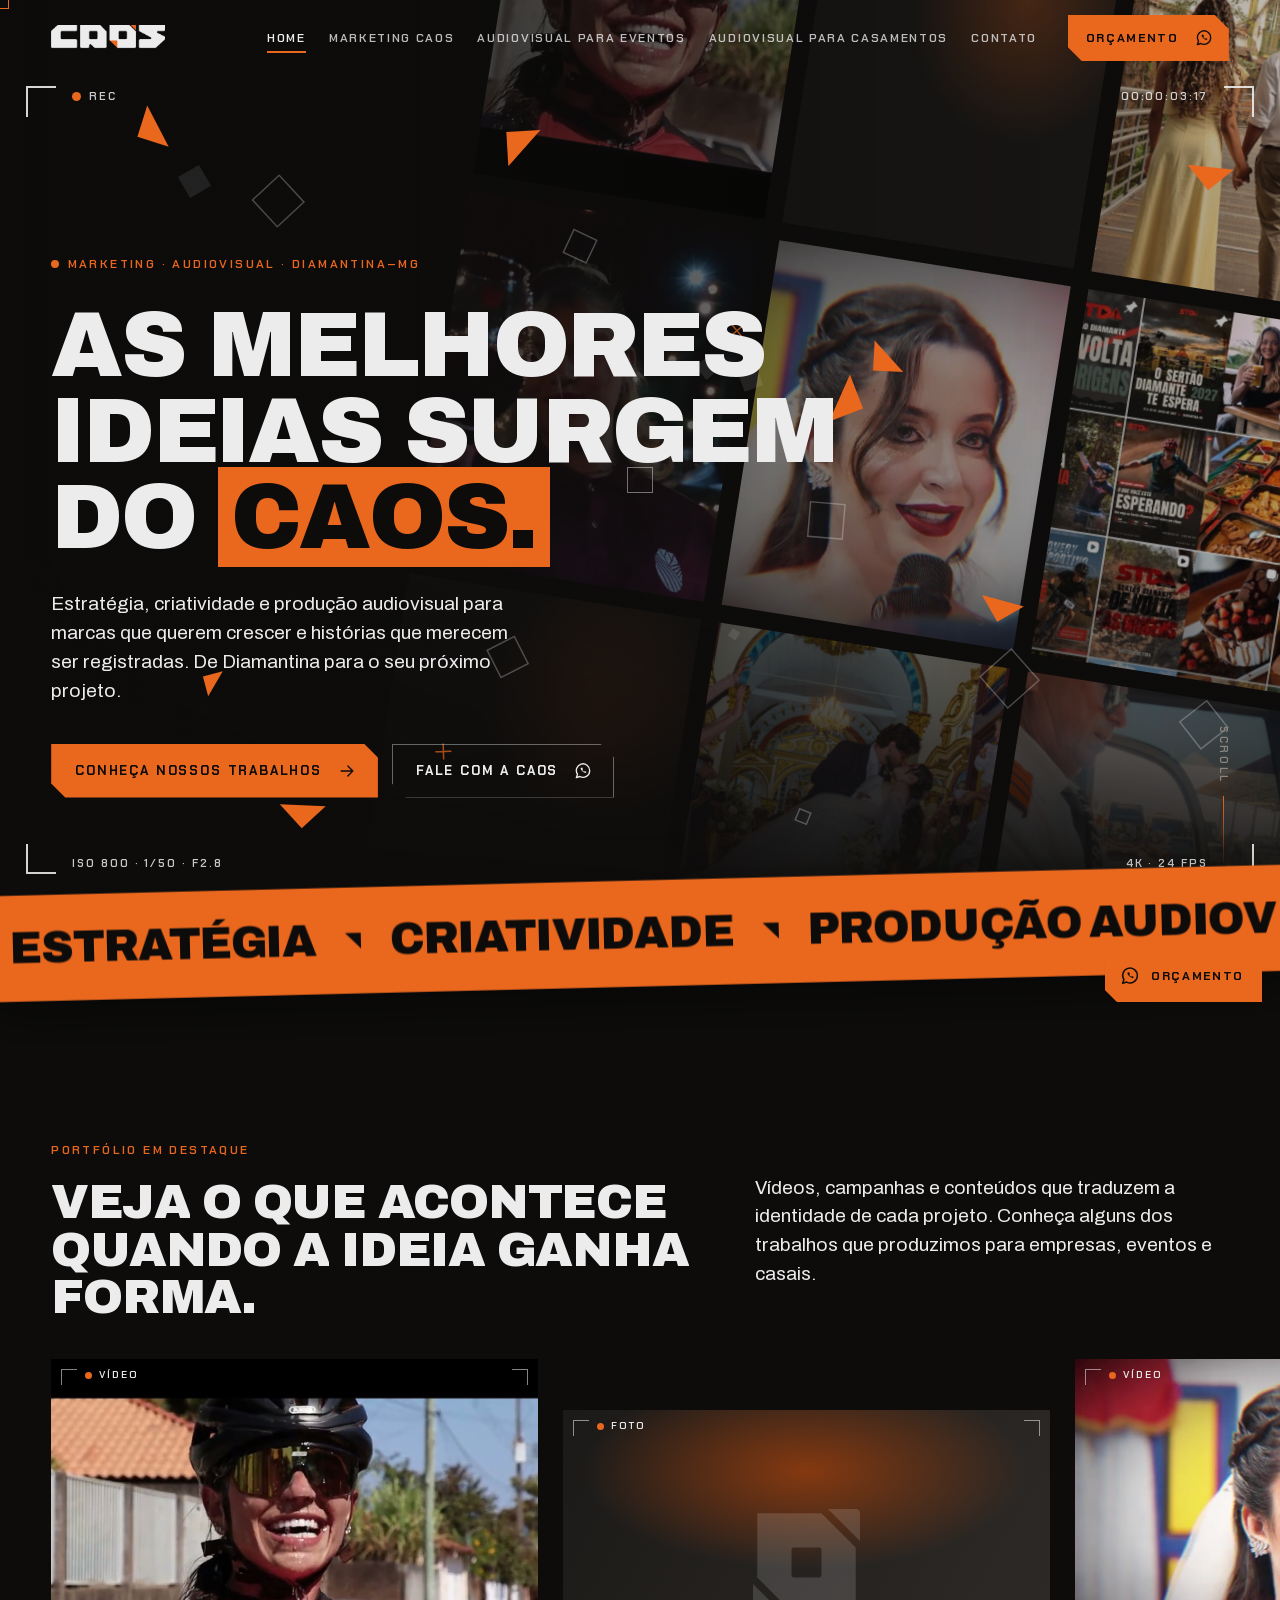
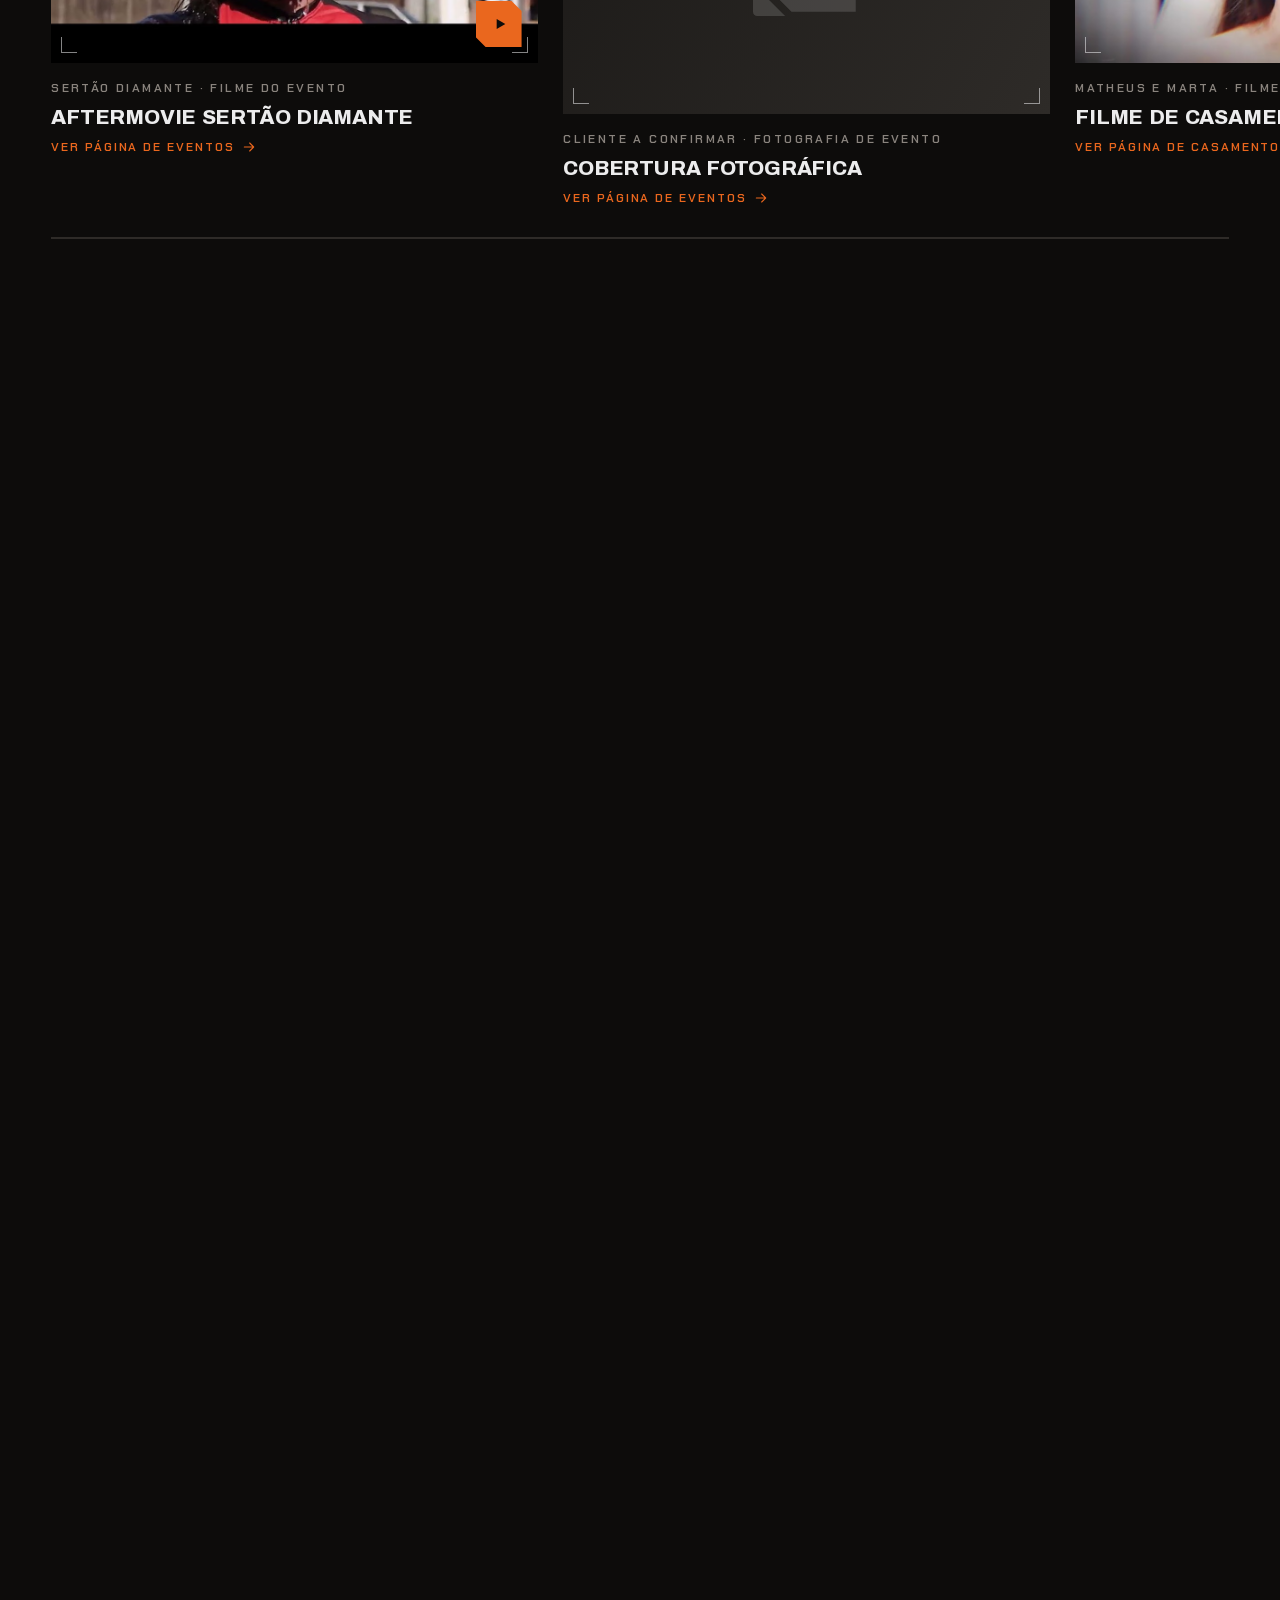
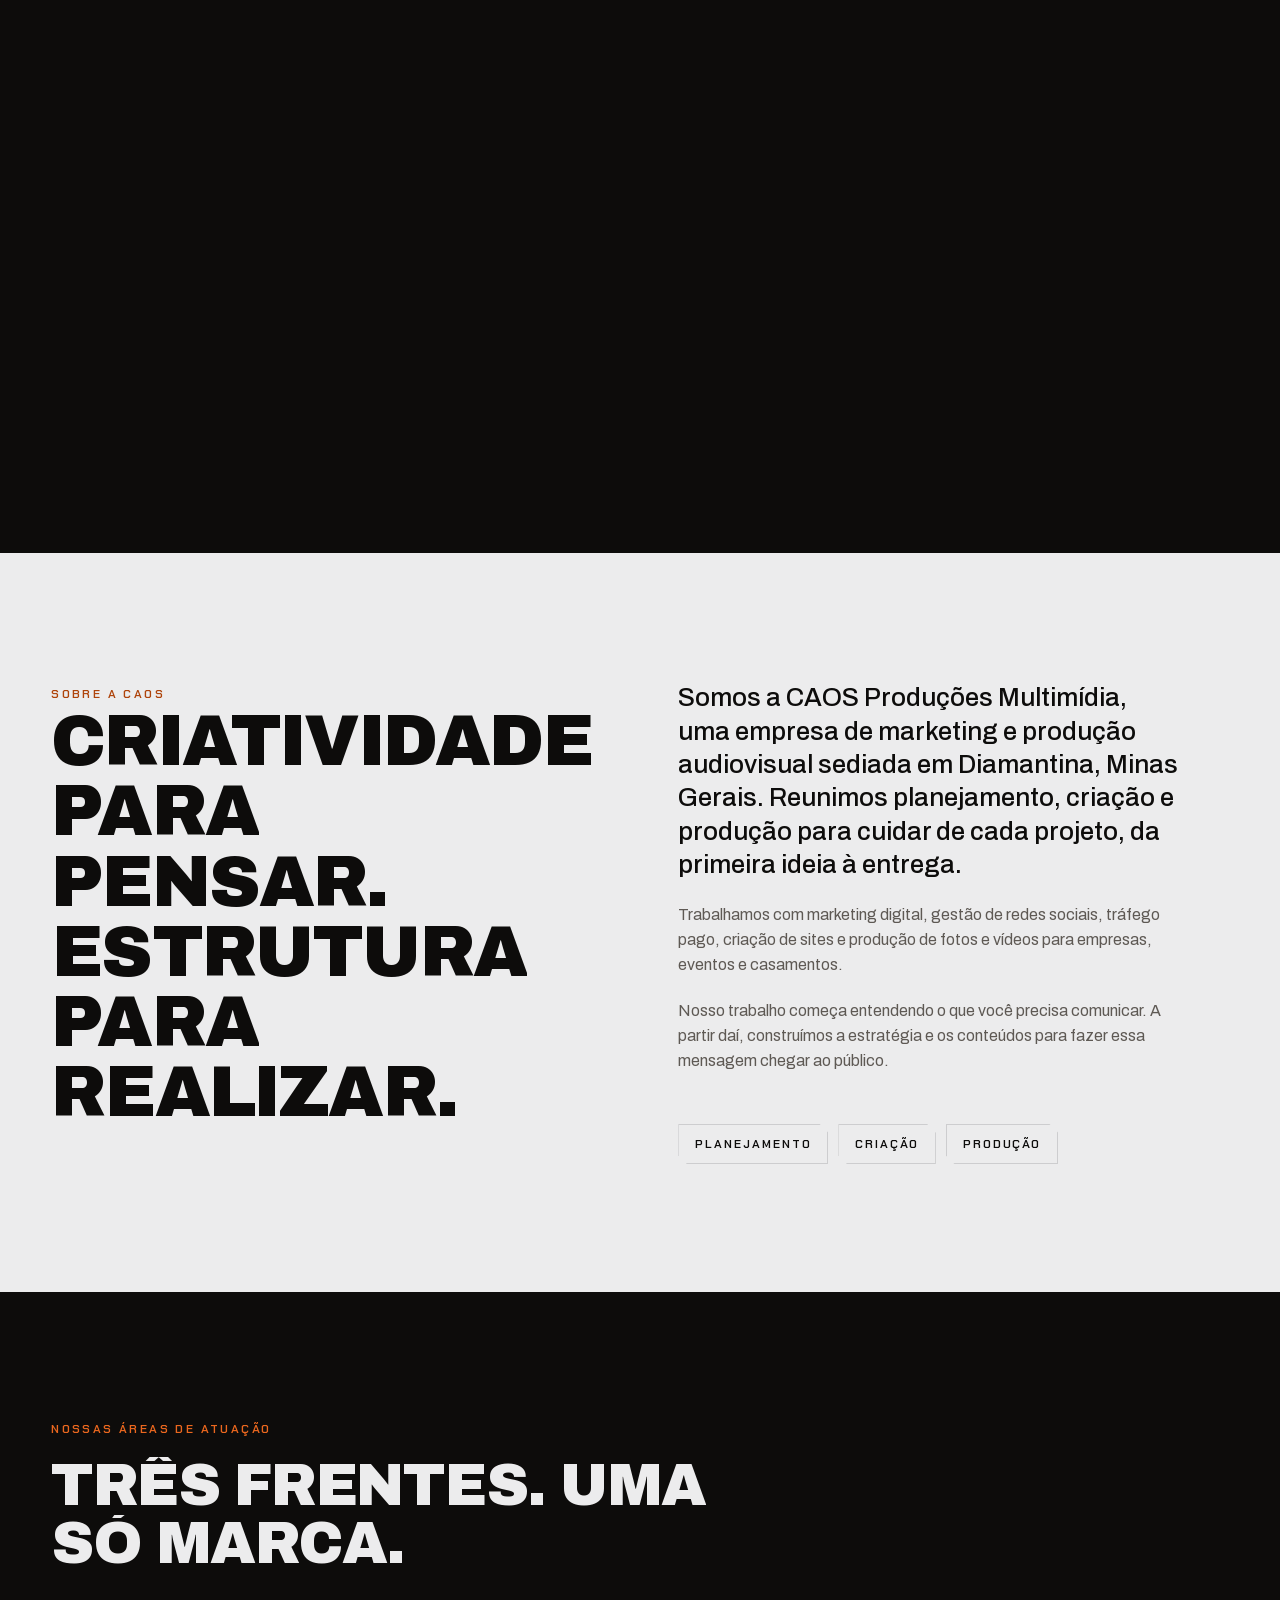
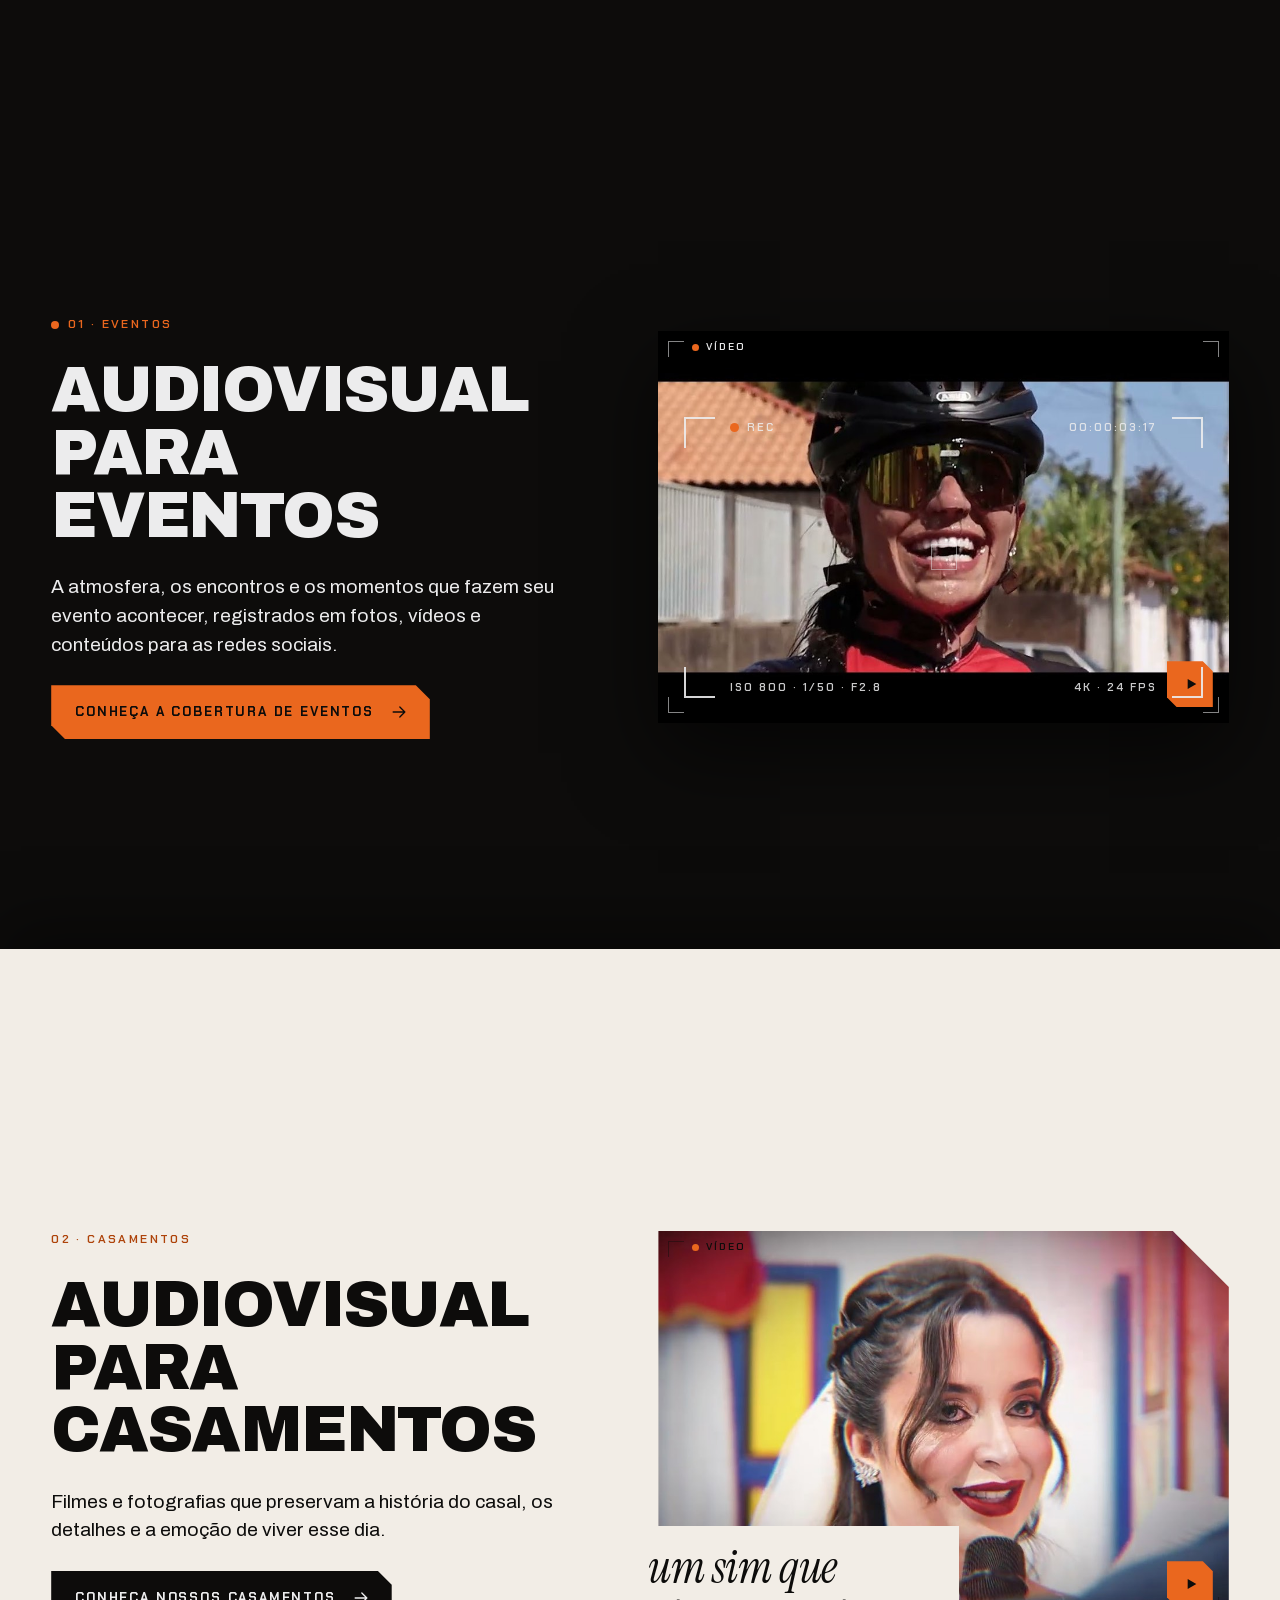
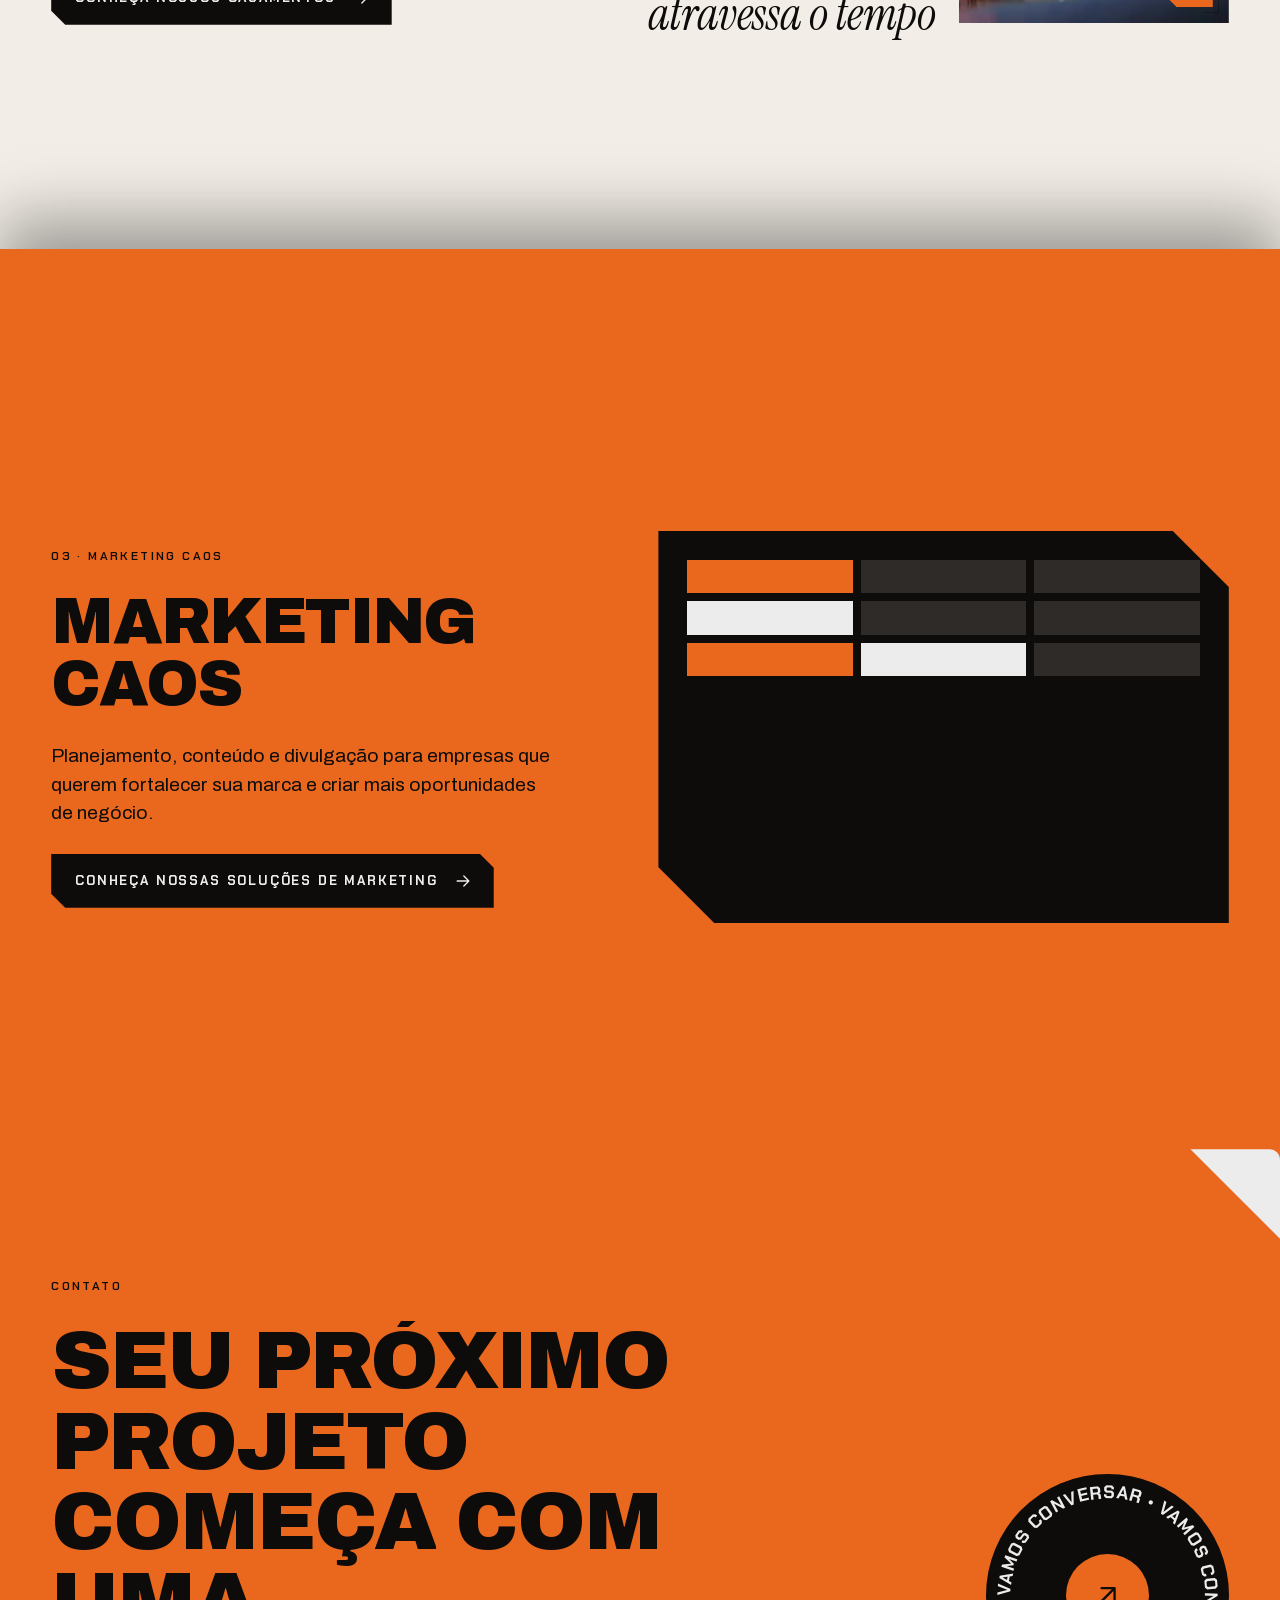
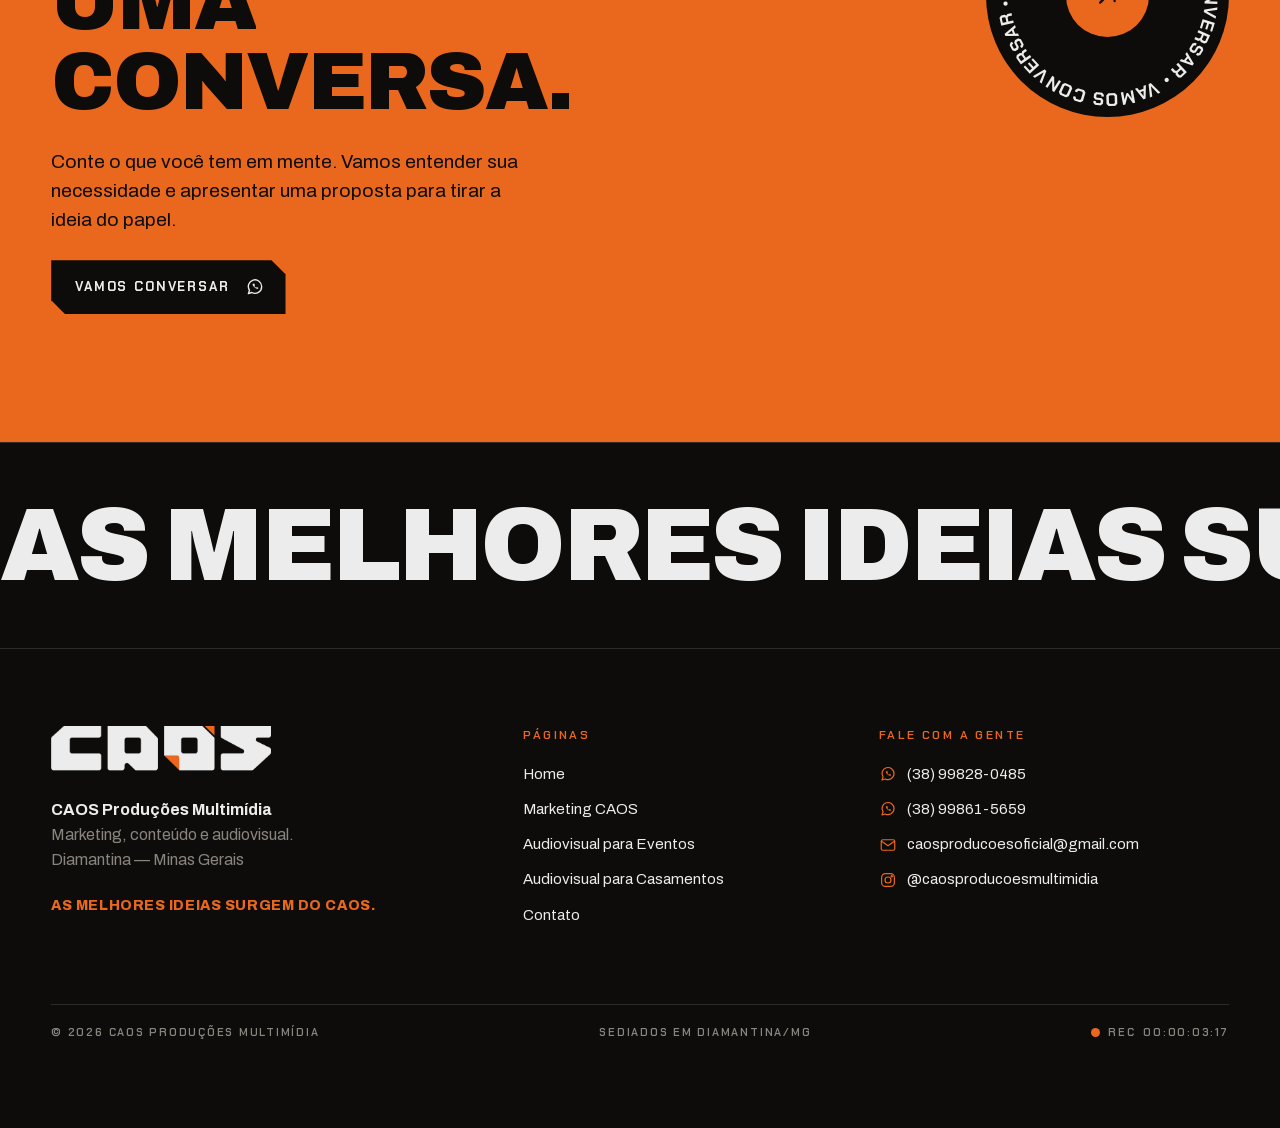
==== commit f4f67613: "Eventos: Aftermovie FAD ao lado do Aftermovie Sertão Diamante Co-Authored-By: Claude Sonnet 5.5 <nor" ====
--- a/index.html
+++ b/index.html
@@ -38,7 +38,7 @@
 <main id="conteudo">
 
 <section class="hero sec sec--dark" data-sec data-hero>
-  <div class="hero__cols" aria-hidden="true"><div class="hcol hcol--0"><div class="hcol__t"><div class="hcol__i"><div class="frame " data-v="0" data-tipo="video"><img src="/assets/img/portfolio/aftermovie-sertao.jpg" alt="Aftermovie de evento · Sertão Diamante" loading="lazy" decoding="async"><i class="fc tl"></i><i class="fc tr"></i><i class="fc bl"></i><i class="fc br"></i><span class="frame__rec"><b></b>VÍDEO</span><span class="frame__play"><svg class="ico" viewBox="0 0 24 24" fill="none" stroke="currentColor" stroke-width="1.6" stroke-linecap="round" stroke-linejoin="round" aria-hidden="true"><path d="M7 4.5v15l13-7.5Z" fill="currentColor" stroke="none"/></svg></span></div></div><div class="hcol__i"><div class="frame " data-v="2" data-tipo="foto"><span class="frame__ph"><img src="/assets/img/brand/simbolo.svg" alt="" class="sym" width="100" height="100" loading="lazy"></span><i class="fc tl"></i><i class="fc tr"></i><i class="fc bl"></i><i class="fc br"></i><span class="frame__rec"><b></b>FOTO</span></div></div><div class="hcol__i"><div class="frame " data-v="3" data-tipo="video"><img src="/assets/img/portfolio/evento-fad.jpg" alt="Storymaker em tempo real · FAD" loading="lazy" decoding="async"><i class="fc tl"></i><i class="fc tr"></i><i class="fc bl"></i><i class="fc br"></i><span class="frame__rec"><b></b>VÍDEO</span><span class="frame__play"><svg class="ico" viewBox="0 0 24 24" fill="none" stroke="currentColor" stroke-width="1.6" stroke-linecap="round" stroke-linejoin="round" aria-hidden="true"><path d="M7 4.5v15l13-7.5Z" fill="currentColor" stroke="none"/></svg></span></div></div><div class="hcol__i"><div class="frame " data-v="0" data-tipo="video"><img src="/assets/img/portfolio/aftermovie-sertao.jpg" alt="Aftermovie de evento · Sertão Diamante" loading="lazy" decoding="async"><i class="fc tl"></i><i class="fc tr"></i><i class="fc bl"></i><i class="fc br"></i><span class="frame__rec"><b></b>VÍDEO</span><span class="frame__play"><svg class="ico" viewBox="0 0 24 24" fill="none" stroke="currentColor" stroke-width="1.6" stroke-linecap="round" stroke-linejoin="round" aria-hidden="true"><path d="M7 4.5v15l13-7.5Z" fill="currentColor" stroke="none"/></svg></span></div></div><div class="hcol__i"><div class="frame " data-v="2" data-tipo="foto"><span class="frame__ph"><img src="/assets/img/brand/simbolo.svg" alt="" class="sym" width="100" height="100" loading="lazy"></span><i class="fc tl"></i><i class="fc tr"></i><i class="fc bl"></i><i class="fc br"></i><span class="frame__rec"><b></b>FOTO</span></div></div><div class="hcol__i"><div class="frame " data-v="3" data-tipo="video"><img src="/assets/img/portfolio/evento-fad.jpg" alt="Storymaker em tempo real · FAD" loading="lazy" decoding="async"><i class="fc tl"></i><i class="fc tr"></i><i class="fc bl"></i><i class="fc br"></i><span class="frame__rec"><b></b>VÍDEO</span><span class="frame__play"><svg class="ico" viewBox="0 0 24 24" fill="none" stroke="currentColor" stroke-width="1.6" stroke-linecap="round" stroke-linejoin="round" aria-hidden="true"><path d="M7 4.5v15l13-7.5Z" fill="currentColor" stroke="none"/></svg></span></div></div></div></div><div class="hcol hcol--1"><div class="hcol__t"><div class="hcol__i"><div class="frame " data-v="1" data-tipo="video"><img src="/assets/img/portfolio/filme-matheus-marta.jpg" alt="Filme de casamento · Matheus e Marta" loading="lazy" decoding="async"><i class="fc tl"></i><i class="fc tr"></i><i class="fc bl"></i><i class="fc br"></i><span class="frame__rec"><b></b>VÍDEO</span><span class="frame__play"><svg class="ico" viewBox="0 0 24 24" fill="none" stroke="currentColor" stroke-width="1.6" stroke-linecap="round" stroke-linejoin="round" aria-hidden="true"><path d="M7 4.5v15l13-7.5Z" fill="currentColor" stroke="none"/></svg></span></div></div><div class="hcol__i"><div class="frame " data-v="1" data-tipo="foto"><img src="/assets/img/portfolio/casamento-saida-igreja.jpg" alt="Cerimônia e saída da igreja · Casal a confirmar" loading="lazy" decoding="async"><i class="fc tl"></i><i class="fc tr"></i><i class="fc bl"></i><i class="fc br"></i><span class="frame__rec"><b></b>FOTO</span></div></div><div class="hcol__i"><div class="frame " data-v="1" data-tipo="video"><img src="/assets/img/portfolio/casamento-prewedding.jpg" alt="Pré-wedding · João e Alice" loading="lazy" decoding="async"><i class="fc tl"></i><i class="fc tr"></i><i class="fc bl"></i><i class="fc br"></i><span class="frame__rec"><b></b>VÍDEO</span><span class="frame__play"><svg class="ico" viewBox="0 0 24 24" fill="none" stroke="currentColor" stroke-width="1.6" stroke-linecap="round" stroke-linejoin="round" aria-hidden="true"><path d="M7 4.5v15l13-7.5Z" fill="currentColor" stroke="none"/></svg></span></div></div><div class="hcol__i"><div class="frame " data-v="1" data-tipo="video"><img src="/assets/img/portfolio/filme-matheus-marta.jpg" alt="Filme de casamento · Matheus e Marta" loading="lazy" decoding="async"><i class="fc tl"></i><i class="fc tr"></i><i class="fc bl"></i><i class="fc br"></i><span class="frame__rec"><b></b>VÍDEO</span><span class="frame__play"><svg class="ico" viewBox="0 0 24 24" fill="none" stroke="currentColor" stroke-width="1.6" stroke-linecap="round" stroke-linejoin="round" aria-hidden="true"><path d="M7 4.5v15l13-7.5Z" fill="currentColor" stroke="none"/></svg></span></div></div><div class="hcol__i"><div class="frame " data-v="1" data-tipo="foto"><img src="/assets/img/portfolio/casamento-saida-igreja.jpg" alt="Cerimônia e saída da igreja · Casal a confirmar" loading="lazy" decoding="async"><i class="fc tl"></i><i class="fc tr"></i><i class="fc bl"></i><i class="fc br"></i><span class="frame__rec"><b></b>FOTO</span></div></div><div class="hcol__i"><div class="frame " data-v="1" data-tipo="video"><img src="/assets/img/portfolio/casamento-prewedding.jpg" alt="Pré-wedding · João e Alice" loading="lazy" decoding="async"><i class="fc tl"></i><i class="fc tr"></i><i class="fc bl"></i><i class="fc br"></i><span class="frame__rec"><b></b>VÍDEO</span><span class="frame__play"><svg class="ico" viewBox="0 0 24 24" fill="none" stroke="currentColor" stroke-width="1.6" stroke-linecap="round" stroke-linejoin="round" aria-hidden="true"><path d="M7 4.5v15l13-7.5Z" fill="currentColor" stroke="none"/></svg></span></div></div></div></div><div class="hcol hcol--2"><div class="hcol__t"><div class="hcol__i"><div class="frame " data-v="3" data-tipo="instagram"><img src="/assets/img/portfolio/insta-gestao-redes.jpg" alt="Gestão de redes sociais · Clientes CAOS" loading="lazy" decoding="async"><i class="fc tl"></i><i class="fc tr"></i><i class="fc bl"></i><i class="fc br"></i><span class="frame__rec"><b></b>INSTAGRAM</span></div></div><div class="hcol__i"><div class="frame " data-v="0" data-tipo="video"><img src="/assets/img/portfolio/institucional-sertaneja.jpg" alt="Vídeo institucional · Sertaneja" loading="lazy" decoding="async"><i class="fc tl"></i><i class="fc tr"></i><i class="fc bl"></i><i class="fc br"></i><span class="frame__rec"><b></b>VÍDEO</span><span class="frame__play"><svg class="ico" viewBox="0 0 24 24" fill="none" stroke="currentColor" stroke-width="1.6" stroke-linecap="round" stroke-linejoin="round" aria-hidden="true"><path d="M7 4.5v15l13-7.5Z" fill="currentColor" stroke="none"/></svg></span></div></div><div class="hcol__i"><div class="frame " data-v="2" data-tipo="foto"><span class="frame__ph"><img src="/assets/img/brand/simbolo.svg" alt="" class="sym" width="100" height="100" loading="lazy"></span><i class="fc tl"></i><i class="fc tr"></i><i class="fc bl"></i><i class="fc br"></i><span class="frame__rec"><b></b>FOTO</span></div></div><div class="hcol__i"><div class="frame " data-v="3" data-tipo="instagram"><img src="/assets/img/portfolio/insta-gestao-redes.jpg" alt="Gestão de redes sociais · Clientes CAOS" loading="lazy" decoding="async"><i class="fc tl"></i><i class="fc tr"></i><i class="fc bl"></i><i class="fc br"></i><span class="frame__rec"><b></b>INSTAGRAM</span></div></div><div class="hcol__i"><div class="frame " data-v="0" data-tipo="video"><img src="/assets/img/portfolio/institucional-sertaneja.jpg" alt="Vídeo institucional · Sertaneja" loading="lazy" decoding="async"><i class="fc tl"></i><i class="fc tr"></i><i class="fc bl"></i><i class="fc br"></i><span class="frame__rec"><b></b>VÍDEO</span><span class="frame__play"><svg class="ico" viewBox="0 0 24 24" fill="none" stroke="currentColor" stroke-width="1.6" stroke-linecap="round" stroke-linejoin="round" aria-hidden="true"><path d="M7 4.5v15l13-7.5Z" fill="currentColor" stroke="none"/></svg></span></div></div><div class="hcol__i"><div class="frame " data-v="2" data-tipo="foto"><span class="frame__ph"><img src="/assets/img/brand/simbolo.svg" alt="" class="sym" width="100" height="100" loading="lazy"></span><i class="fc tl"></i><i class="fc tr"></i><i class="fc bl"></i><i class="fc br"></i><span class="frame__rec"><b></b>FOTO</span></div></div></div></div></div>
+  <div class="hero__cols" aria-hidden="true"><div class="hcol hcol--0"><div class="hcol__t"><div class="hcol__i"><div class="frame " data-v="0" data-tipo="video"><img src="/assets/img/portfolio/aftermovie-sertao.jpg" alt="Aftermovie Sertão Diamante · Sertão Diamante" loading="lazy" decoding="async"><i class="fc tl"></i><i class="fc tr"></i><i class="fc bl"></i><i class="fc br"></i><span class="frame__rec"><b></b>VÍDEO</span><span class="frame__play"><svg class="ico" viewBox="0 0 24 24" fill="none" stroke="currentColor" stroke-width="1.6" stroke-linecap="round" stroke-linejoin="round" aria-hidden="true"><path d="M7 4.5v15l13-7.5Z" fill="currentColor" stroke="none"/></svg></span></div></div><div class="hcol__i"><div class="frame " data-v="1" data-tipo="video"><img src="/assets/img/portfolio/evento-fad.jpg" alt="Aftermovie FAD · FAD" loading="lazy" decoding="async"><i class="fc tl"></i><i class="fc tr"></i><i class="fc bl"></i><i class="fc br"></i><span class="frame__rec"><b></b>VÍDEO</span><span class="frame__play"><svg class="ico" viewBox="0 0 24 24" fill="none" stroke="currentColor" stroke-width="1.6" stroke-linecap="round" stroke-linejoin="round" aria-hidden="true"><path d="M7 4.5v15l13-7.5Z" fill="currentColor" stroke="none"/></svg></span></div></div><div class="hcol__i"><div class="frame " data-v="2" data-tipo="foto"><span class="frame__ph"><img src="/assets/img/brand/simbolo.svg" alt="" class="sym" width="100" height="100" loading="lazy"></span><i class="fc tl"></i><i class="fc tr"></i><i class="fc bl"></i><i class="fc br"></i><span class="frame__rec"><b></b>FOTO</span></div></div><div class="hcol__i"><div class="frame " data-v="0" data-tipo="video"><img src="/assets/img/portfolio/aftermovie-sertao.jpg" alt="Aftermovie Sertão Diamante · Sertão Diamante" loading="lazy" decoding="async"><i class="fc tl"></i><i class="fc tr"></i><i class="fc bl"></i><i class="fc br"></i><span class="frame__rec"><b></b>VÍDEO</span><span class="frame__play"><svg class="ico" viewBox="0 0 24 24" fill="none" stroke="currentColor" stroke-width="1.6" stroke-linecap="round" stroke-linejoin="round" aria-hidden="true"><path d="M7 4.5v15l13-7.5Z" fill="currentColor" stroke="none"/></svg></span></div></div><div class="hcol__i"><div class="frame " data-v="1" data-tipo="video"><img src="/assets/img/portfolio/evento-fad.jpg" alt="Aftermovie FAD · FAD" loading="lazy" decoding="async"><i class="fc tl"></i><i class="fc tr"></i><i class="fc bl"></i><i class="fc br"></i><span class="frame__rec"><b></b>VÍDEO</span><span class="frame__play"><svg class="ico" viewBox="0 0 24 24" fill="none" stroke="currentColor" stroke-width="1.6" stroke-linecap="round" stroke-linejoin="round" aria-hidden="true"><path d="M7 4.5v15l13-7.5Z" fill="currentColor" stroke="none"/></svg></span></div></div><div class="hcol__i"><div class="frame " data-v="2" data-tipo="foto"><span class="frame__ph"><img src="/assets/img/brand/simbolo.svg" alt="" class="sym" width="100" height="100" loading="lazy"></span><i class="fc tl"></i><i class="fc tr"></i><i class="fc bl"></i><i class="fc br"></i><span class="frame__rec"><b></b>FOTO</span></div></div></div></div><div class="hcol hcol--1"><div class="hcol__t"><div class="hcol__i"><div class="frame " data-v="3" data-tipo="video"><span class="frame__ph"><img src="/assets/img/brand/simbolo.svg" alt="" class="sym" width="100" height="100" loading="lazy"></span><i class="fc tl"></i><i class="fc tr"></i><i class="fc bl"></i><i class="fc br"></i><span class="frame__rec"><b></b>VÍDEO</span><span class="frame__play"><svg class="ico" viewBox="0 0 24 24" fill="none" stroke="currentColor" stroke-width="1.6" stroke-linecap="round" stroke-linejoin="round" aria-hidden="true"><path d="M7 4.5v15l13-7.5Z" fill="currentColor" stroke="none"/></svg></span></div></div><div class="hcol__i"><div class="frame " data-v="1" data-tipo="video"><img src="/assets/img/portfolio/filme-matheus-marta.jpg" alt="Filme de casamento · Matheus e Marta" loading="lazy" decoding="async"><i class="fc tl"></i><i class="fc tr"></i><i class="fc bl"></i><i class="fc br"></i><span class="frame__rec"><b></b>VÍDEO</span><span class="frame__play"><svg class="ico" viewBox="0 0 24 24" fill="none" stroke="currentColor" stroke-width="1.6" stroke-linecap="round" stroke-linejoin="round" aria-hidden="true"><path d="M7 4.5v15l13-7.5Z" fill="currentColor" stroke="none"/></svg></span></div></div><div class="hcol__i"><div class="frame " data-v="1" data-tipo="foto"><img src="/assets/img/portfolio/casamento-saida-igreja.jpg" alt="Cerimônia e saída da igreja · Casal a confirmar" loading="lazy" decoding="async"><i class="fc tl"></i><i class="fc tr"></i><i class="fc bl"></i><i class="fc br"></i><span class="frame__rec"><b></b>FOTO</span></div></div><div class="hcol__i"><div class="frame " data-v="3" data-tipo="video"><span class="frame__ph"><img src="/assets/img/brand/simbolo.svg" alt="" class="sym" width="100" height="100" loading="lazy"></span><i class="fc tl"></i><i class="fc tr"></i><i class="fc bl"></i><i class="fc br"></i><span class="frame__rec"><b></b>VÍDEO</span><span class="frame__play"><svg class="ico" viewBox="0 0 24 24" fill="none" stroke="currentColor" stroke-width="1.6" stroke-linecap="round" stroke-linejoin="round" aria-hidden="true"><path d="M7 4.5v15l13-7.5Z" fill="currentColor" stroke="none"/></svg></span></div></div><div class="hcol__i"><div class="frame " data-v="1" data-tipo="video"><img src="/assets/img/portfolio/filme-matheus-marta.jpg" alt="Filme de casamento · Matheus e Marta" loading="lazy" decoding="async"><i class="fc tl"></i><i class="fc tr"></i><i class="fc bl"></i><i class="fc br"></i><span class="frame__rec"><b></b>VÍDEO</span><span class="frame__play"><svg class="ico" viewBox="0 0 24 24" fill="none" stroke="currentColor" stroke-width="1.6" stroke-linecap="round" stroke-linejoin="round" aria-hidden="true"><path d="M7 4.5v15l13-7.5Z" fill="currentColor" stroke="none"/></svg></span></div></div><div class="hcol__i"><div class="frame " data-v="1" data-tipo="foto"><img src="/assets/img/portfolio/casamento-saida-igreja.jpg" alt="Cerimônia e saída da igreja · Casal a confirmar" loading="lazy" decoding="async"><i class="fc tl"></i><i class="fc tr"></i><i class="fc bl"></i><i class="fc br"></i><span class="frame__rec"><b></b>FOTO</span></div></div></div></div><div class="hcol hcol--2"><div class="hcol__t"><div class="hcol__i"><div class="frame " data-v="1" data-tipo="video"><img src="/assets/img/portfolio/casamento-prewedding.jpg" alt="Pré-wedding · João e Alice" loading="lazy" decoding="async"><i class="fc tl"></i><i class="fc tr"></i><i class="fc bl"></i><i class="fc br"></i><span class="frame__rec"><b></b>VÍDEO</span><span class="frame__play"><svg class="ico" viewBox="0 0 24 24" fill="none" stroke="currentColor" stroke-width="1.6" stroke-linecap="round" stroke-linejoin="round" aria-hidden="true"><path d="M7 4.5v15l13-7.5Z" fill="currentColor" stroke="none"/></svg></span></div></div><div class="hcol__i"><div class="frame " data-v="3" data-tipo="instagram"><img src="/assets/img/portfolio/insta-gestao-redes.jpg" alt="Gestão de redes sociais · Clientes CAOS" loading="lazy" decoding="async"><i class="fc tl"></i><i class="fc tr"></i><i class="fc bl"></i><i class="fc br"></i><span class="frame__rec"><b></b>INSTAGRAM</span></div></div><div class="hcol__i"><div class="frame " data-v="0" data-tipo="video"><img src="/assets/img/portfolio/institucional-sertaneja.jpg" alt="Vídeo institucional · Sertaneja" loading="lazy" decoding="async"><i class="fc tl"></i><i class="fc tr"></i><i class="fc bl"></i><i class="fc br"></i><span class="frame__rec"><b></b>VÍDEO</span><span class="frame__play"><svg class="ico" viewBox="0 0 24 24" fill="none" stroke="currentColor" stroke-width="1.6" stroke-linecap="round" stroke-linejoin="round" aria-hidden="true"><path d="M7 4.5v15l13-7.5Z" fill="currentColor" stroke="none"/></svg></span></div></div><div class="hcol__i"><div class="frame " data-v="1" data-tipo="video"><img src="/assets/img/portfolio/casamento-prewedding.jpg" alt="Pré-wedding · João e Alice" loading="lazy" decoding="async"><i class="fc tl"></i><i class="fc tr"></i><i class="fc bl"></i><i class="fc br"></i><span class="frame__rec"><b></b>VÍDEO</span><span class="frame__play"><svg class="ico" viewBox="0 0 24 24" fill="none" stroke="currentColor" stroke-width="1.6" stroke-linecap="round" stroke-linejoin="round" aria-hidden="true"><path d="M7 4.5v15l13-7.5Z" fill="currentColor" stroke="none"/></svg></span></div></div><div class="hcol__i"><div class="frame " data-v="3" data-tipo="instagram"><img src="/assets/img/portfolio/insta-gestao-redes.jpg" alt="Gestão de redes sociais · Clientes CAOS" loading="lazy" decoding="async"><i class="fc tl"></i><i class="fc tr"></i><i class="fc bl"></i><i class="fc br"></i><span class="frame__rec"><b></b>INSTAGRAM</span></div></div><div class="hcol__i"><div class="frame " data-v="0" data-tipo="video"><img src="/assets/img/portfolio/institucional-sertaneja.jpg" alt="Vídeo institucional · Sertaneja" loading="lazy" decoding="async"><i class="fc tl"></i><i class="fc tr"></i><i class="fc bl"></i><i class="fc br"></i><span class="frame__rec"><b></b>VÍDEO</span><span class="frame__play"><svg class="ico" viewBox="0 0 24 24" fill="none" stroke="currentColor" stroke-width="1.6" stroke-linecap="round" stroke-linejoin="round" aria-hidden="true"><path d="M7 4.5v15l13-7.5Z" fill="currentColor" stroke="none"/></svg></span></div></div></div></div></div>
   <div class="hero__veil"></div>
   <canvas class="hero__canvas" data-chaos-canvas aria-hidden="true"></canvas>
   <div class="vf" aria-hidden="true">
@@ -62,8 +62,8 @@
     <div class="wrap hs__head"><div class="shead "><span class="lbl" data-reveal>Portfólio em destaque</span><h2 class="h2" data-split>Veja o que acontece quando a ideia ganha forma.</h2></div>
       <p class="lead" data-reveal>Vídeos, campanhas e conteúdos que traduzem a identidade de cada projeto. Conheça alguns dos trabalhos que produzimos para empresas, eventos e casais.</p></div>
     <div class="hs__track" data-hs-track><article class="hs__card" data-cursor="Ver">
-  <button type="button" class="work__open" data-open="aftermovie-evento" aria-label="Abrir Aftermovie de evento"><div class="frame " data-v="0" data-tipo="video"><img src="/assets/img/portfolio/aftermovie-sertao.jpg" alt="Aftermovie de evento · Sertão Diamante" loading="lazy" decoding="async"><i class="fc tl"></i><i class="fc tr"></i><i class="fc bl"></i><i class="fc br"></i><span class="frame__rec"><b></b>VÍDEO</span><span class="frame__play"><svg class="ico" viewBox="0 0 24 24" fill="none" stroke="currentColor" stroke-width="1.6" stroke-linecap="round" stroke-linejoin="round" aria-hidden="true"><path d="M7 4.5v15l13-7.5Z" fill="currentColor" stroke="none"/></svg></span></div></button>
-  <div class="hs__meta"><span class="lbl">Sertão Diamante · Filme do evento</span><h3>Aftermovie de evento</h3>
+  <button type="button" class="work__open" data-open="aftermovie-evento" aria-label="Abrir Aftermovie Sertão Diamante"><div class="frame " data-v="0" data-tipo="video"><img src="/assets/img/portfolio/aftermovie-sertao.jpg" alt="Aftermovie Sertão Diamante · Sertão Diamante" loading="lazy" decoding="async"><i class="fc tl"></i><i class="fc tr"></i><i class="fc bl"></i><i class="fc br"></i><span class="frame__rec"><b></b>VÍDEO</span><span class="frame__play"><svg class="ico" viewBox="0 0 24 24" fill="none" stroke="currentColor" stroke-width="1.6" stroke-linecap="round" stroke-linejoin="round" aria-hidden="true"><path d="M7 4.5v15l13-7.5Z" fill="currentColor" stroke="none"/></svg></span></div></button>
+  <div class="hs__meta"><span class="lbl">Sertão Diamante · Filme do evento</span><h3>Aftermovie Sertão Diamante</h3>
   <a class="tlink" href="/eventos/">Ver página de eventos <svg class="ico" viewBox="0 0 24 24" fill="none" stroke="currentColor" stroke-width="1.6" stroke-linecap="round" stroke-linejoin="round" aria-hidden="true"><path d="M5 12h14M13 6l6 6-6 6"/></svg></a></div></article><article class="hs__card" data-cursor="Ver">
   <button type="button" class="work__open" data-open="evento-corporativo" aria-label="Abrir Cobertura fotográfica"><div class="frame " data-v="2" data-tipo="foto"><span class="frame__ph"><img src="/assets/img/brand/simbolo.svg" alt="" class="sym" width="100" height="100" loading="lazy"></span><i class="fc tl"></i><i class="fc tr"></i><i class="fc bl"></i><i class="fc br"></i><span class="frame__rec"><b></b>FOTO</span></div></button>
   <div class="hs__meta"><span class="lbl">Cliente a confirmar · Fotografia de evento</span><h3>Cobertura fotográfica</h3>
@@ -108,7 +108,7 @@
         <p class="lead">A atmosfera, os encontros e os momentos que fazem seu evento acontecer, registrados em fotos, vídeos e conteúdos para as redes sociais.</p>
         <a class="btn btn--solid" href="/eventos/" data-track="area_eventos" data-magnetic ><span class="btn__t">Conheça a cobertura de eventos</span><span class="btn__i"><svg class="ico" viewBox="0 0 24 24" fill="none" stroke="currentColor" stroke-width="1.6" stroke-linecap="round" stroke-linejoin="round" aria-hidden="true"><path d="M5 12h14M13 6l6 6-6 6"/></svg></span></a>
       </div>
-      <a class="panel__vis" href="/eventos/" data-cursor="Abrir" aria-label="Audiovisual para eventos"><div class="frame frame--big" data-v="0" data-tipo="video"><img src="/assets/img/portfolio/aftermovie-sertao.jpg" alt="Aftermovie de evento · Sertão Diamante" loading="lazy" decoding="async"><i class="fc tl"></i><i class="fc tr"></i><i class="fc bl"></i><i class="fc br"></i><span class="frame__rec"><b></b>VÍDEO</span><span class="frame__play"><svg class="ico" viewBox="0 0 24 24" fill="none" stroke="currentColor" stroke-width="1.6" stroke-linecap="round" stroke-linejoin="round" aria-hidden="true"><path d="M7 4.5v15l13-7.5Z" fill="currentColor" stroke="none"/></svg></span></div><div class="vf" aria-hidden="true">
+      <a class="panel__vis" href="/eventos/" data-cursor="Abrir" aria-label="Audiovisual para eventos"><div class="frame frame--big" data-v="0" data-tipo="video"><img src="/assets/img/portfolio/aftermovie-sertao.jpg" alt="Aftermovie Sertão Diamante · Sertão Diamante" loading="lazy" decoding="async"><i class="fc tl"></i><i class="fc tr"></i><i class="fc bl"></i><i class="fc br"></i><span class="frame__rec"><b></b>VÍDEO</span><span class="frame__play"><svg class="ico" viewBox="0 0 24 24" fill="none" stroke="currentColor" stroke-width="1.6" stroke-linecap="round" stroke-linejoin="round" aria-hidden="true"><path d="M7 4.5v15l13-7.5Z" fill="currentColor" stroke="none"/></svg></span></div><div class="vf" aria-hidden="true">
   <i class="vf__c tl"></i><i class="vf__c tr"></i><i class="vf__c bl"></i><i class="vf__c br"></i>
   <span class="vf__rec"><b></b>REC</span><time class="vf__tc" data-timecode>00:00:00:00</time>
   <span class="vf__meta l">ISO 800 · 1/50 · F2.8</span><span class="vf__meta r">4K · 24 FPS</span>
@@ -183,7 +183,7 @@
   <button class="lightbox__nav prev" type="button" data-prev aria-label="Anterior"><svg class="ico" viewBox="0 0 24 24" fill="none" stroke="currentColor" stroke-width="1.6" stroke-linecap="round" stroke-linejoin="round" aria-hidden="true"><path d="M5 12h14M13 6l6 6-6 6"/></svg></button>
   <button class="lightbox__nav next" type="button" data-next aria-label="Próximo"><svg class="ico" viewBox="0 0 24 24" fill="none" stroke="currentColor" stroke-width="1.6" stroke-linecap="round" stroke-linejoin="round" aria-hidden="true"><path d="M5 12h14M13 6l6 6-6 6"/></svg></button>
 </div>
-<script type="application/json" id="works-data">{"aftermovie-evento": {"id": "aftermovie-evento", "frente": "eventos", "tipo": "video", "titulo": "Aftermovie de evento", "cliente": "Sertão Diamante", "servico": "Filme do evento", "descricao": "Os principais acontecimentos e a atmosfera do evento em um só filme.", "capa": "/assets/img/portfolio/aftermovie-sertao.jpg", "youtube": "etzBxqLYMFM", "destaque": true}, "evento-corporativo": {"id": "evento-corporativo", "frente": "eventos", "tipo": "foto", "titulo": "Cobertura fotográfica", "cliente": "Cliente a confirmar", "servico": "Fotografia de evento", "descricao": "Público, atrações, estrutura e bastidores em uma galeria completa.", "capa": "", "destaque": true}, "evento-storymaker": {"id": "evento-storymaker", "frente": "eventos", "tipo": "video", "titulo": "Storymaker em tempo real", "cliente": "FAD", "servico": "Storymaker", "descricao": "Captação, edição e publicação durante o evento.", "capa": "/assets/img/portfolio/evento-fad.jpg", "youtube": "pu70f4T4Mtc"}, "casamento-filme-1": {"id": "casamento-filme-1", "frente": "casamentos", "tipo": "video", "titulo": "Filme de casamento", "cliente": "Matheus e Marta", "servico": "Filme de casamento", "descricao": "Uma narrativa que conecta os momentos e a emoção do dia.", "capa": "/assets/img/portfolio/filme-matheus-marta.jpg", "destaque": true, "youtube": "ptnm9Niu5Jw"}, "casamento-fotos-1": {"id": "casamento-fotos-1", "frente": "casamentos", "tipo": "foto", "titulo": "Cerimônia e saída da igreja", "cliente": "Casal a confirmar", "servico": "Fotografia de casamento", "descricao": "O casal, os convidados e os detalhes da história de vocês.", "capa": "/assets/img/portfolio/casamento-saida-igreja.jpg"}, "casamento-prewedding": {"id": "casamento-prewedding", "frente": "casamentos", "tipo": "video", "titulo": "Pré-wedding", "cliente": "João e Alice", "servico": "Pré-wedding", "descricao": "A conexão de vocês registrada antes do grande dia.", "capa": "/assets/img/portfolio/casamento-prewedding.jpg", "youtube": "e2crN0yd5gg"}, "marketing-case-1": {"id": "marketing-case-1", "frente": "marketing", "tipo": "instagram", "titulo": "Gestão de redes sociais", "cliente": "Clientes CAOS", "servico": "Gestão de redes sociais", "descricao": "Planejamento de conteúdo, artes, vídeos e publicações para o Instagram de cada cliente.", "capa": "/assets/img/portfolio/insta-gestao-redes.jpg", "destaque": true}, "marketing-video-1": {"id": "marketing-video-1", "frente": "marketing", "tipo": "video", "titulo": "Vídeo institucional", "cliente": "Sertaneja", "servico": "Produção de fotos e vídeos", "descricao": "Apresentando produtos, equipe e estrutura com qualidade profissional.", "capa": "/assets/img/portfolio/institucional-sertaneja.jpg", "destaque": true, "youtube": "MZnS8lA_hLA"}, "marketing-campanha-1": {"id": "marketing-campanha-1", "frente": "marketing", "tipo": "foto", "titulo": "Campanha de lançamento", "cliente": "Cliente a confirmar", "servico": "Campanhas e ações de comunicação", "descricao": "Conceito, planejamento e materiais para uma data comercial.", "capa": ""}}</script>
+<script type="application/json" id="works-data">{"aftermovie-evento": {"id": "aftermovie-evento", "frente": "eventos", "tipo": "video", "titulo": "Aftermovie Sertão Diamante", "cliente": "Sertão Diamante", "servico": "Filme do evento", "descricao": "Os principais acontecimentos e a atmosfera do evento em um só filme.", "capa": "/assets/img/portfolio/aftermovie-sertao.jpg", "youtube": "etzBxqLYMFM", "destaque": true}, "aftermovie-fad": {"id": "aftermovie-fad", "frente": "eventos", "tipo": "video", "titulo": "Aftermovie FAD", "cliente": "FAD", "servico": "Filme do evento", "descricao": "Os principais acontecimentos e a atmosfera do evento em um só filme.", "capa": "/assets/img/portfolio/evento-fad.jpg", "youtube": "pu70f4T4Mtc"}, "evento-corporativo": {"id": "evento-corporativo", "frente": "eventos", "tipo": "foto", "titulo": "Cobertura fotográfica", "cliente": "Cliente a confirmar", "servico": "Fotografia de evento", "descricao": "Público, atrações, estrutura e bastidores em uma galeria completa.", "capa": "", "destaque": true}, "evento-storymaker": {"id": "evento-storymaker", "frente": "eventos", "tipo": "video", "titulo": "Storymaker em tempo real", "cliente": "Cliente a confirmar", "servico": "Storymaker", "descricao": "Captação, edição e publicação durante o evento.", "capa": ""}, "casamento-filme-1": {"id": "casamento-filme-1", "frente": "casamentos", "tipo": "video", "titulo": "Filme de casamento", "cliente": "Matheus e Marta", "servico": "Filme de casamento", "descricao": "Uma narrativa que conecta os momentos e a emoção do dia.", "capa": "/assets/img/portfolio/filme-matheus-marta.jpg", "destaque": true, "youtube": "ptnm9Niu5Jw"}, "casamento-fotos-1": {"id": "casamento-fotos-1", "frente": "casamentos", "tipo": "foto", "titulo": "Cerimônia e saída da igreja", "cliente": "Casal a confirmar", "servico": "Fotografia de casamento", "descricao": "O casal, os convidados e os detalhes da história de vocês.", "capa": "/assets/img/portfolio/casamento-saida-igreja.jpg"}, "casamento-prewedding": {"id": "casamento-prewedding", "frente": "casamentos", "tipo": "video", "titulo": "Pré-wedding", "cliente": "João e Alice", "servico": "Pré-wedding", "descricao": "A conexão de vocês registrada antes do grande dia.", "capa": "/assets/img/portfolio/casamento-prewedding.jpg", "youtube": "e2crN0yd5gg"}, "marketing-case-1": {"id": "marketing-case-1", "frente": "marketing", "tipo": "instagram", "titulo": "Gestão de redes sociais", "cliente": "Clientes CAOS", "servico": "Gestão de redes sociais", "descricao": "Planejamento de conteúdo, artes, vídeos e publicações para o Instagram de cada cliente.", "capa": "/assets/img/portfolio/insta-gestao-redes.jpg", "destaque": true}, "marketing-video-1": {"id": "marketing-video-1", "frente": "marketing", "tipo": "video", "titulo": "Vídeo institucional", "cliente": "Sertaneja", "servico": "Produção de fotos e vídeos", "descricao": "Apresentando produtos, equipe e estrutura com qualidade profissional.", "capa": "/assets/img/portfolio/institucional-sertaneja.jpg", "destaque": true, "youtube": "MZnS8lA_hLA"}, "marketing-campanha-1": {"id": "marketing-campanha-1", "frente": "marketing", "tipo": "foto", "titulo": "Campanha de lançamento", "cliente": "Cliente a confirmar", "servico": "Campanhas e ações de comunicação", "descricao": "Conceito, planejamento e materiais para uma data comercial.", "capa": ""}}</script>
 <script>window.__CAOS_ANALYTICS={"ga4": "", "pixel": ""};</script>
 <script src="/assets/js/lenis.min.js" defer></script>
 <script src="/assets/js/app.js?v=1793987584" defer></script>
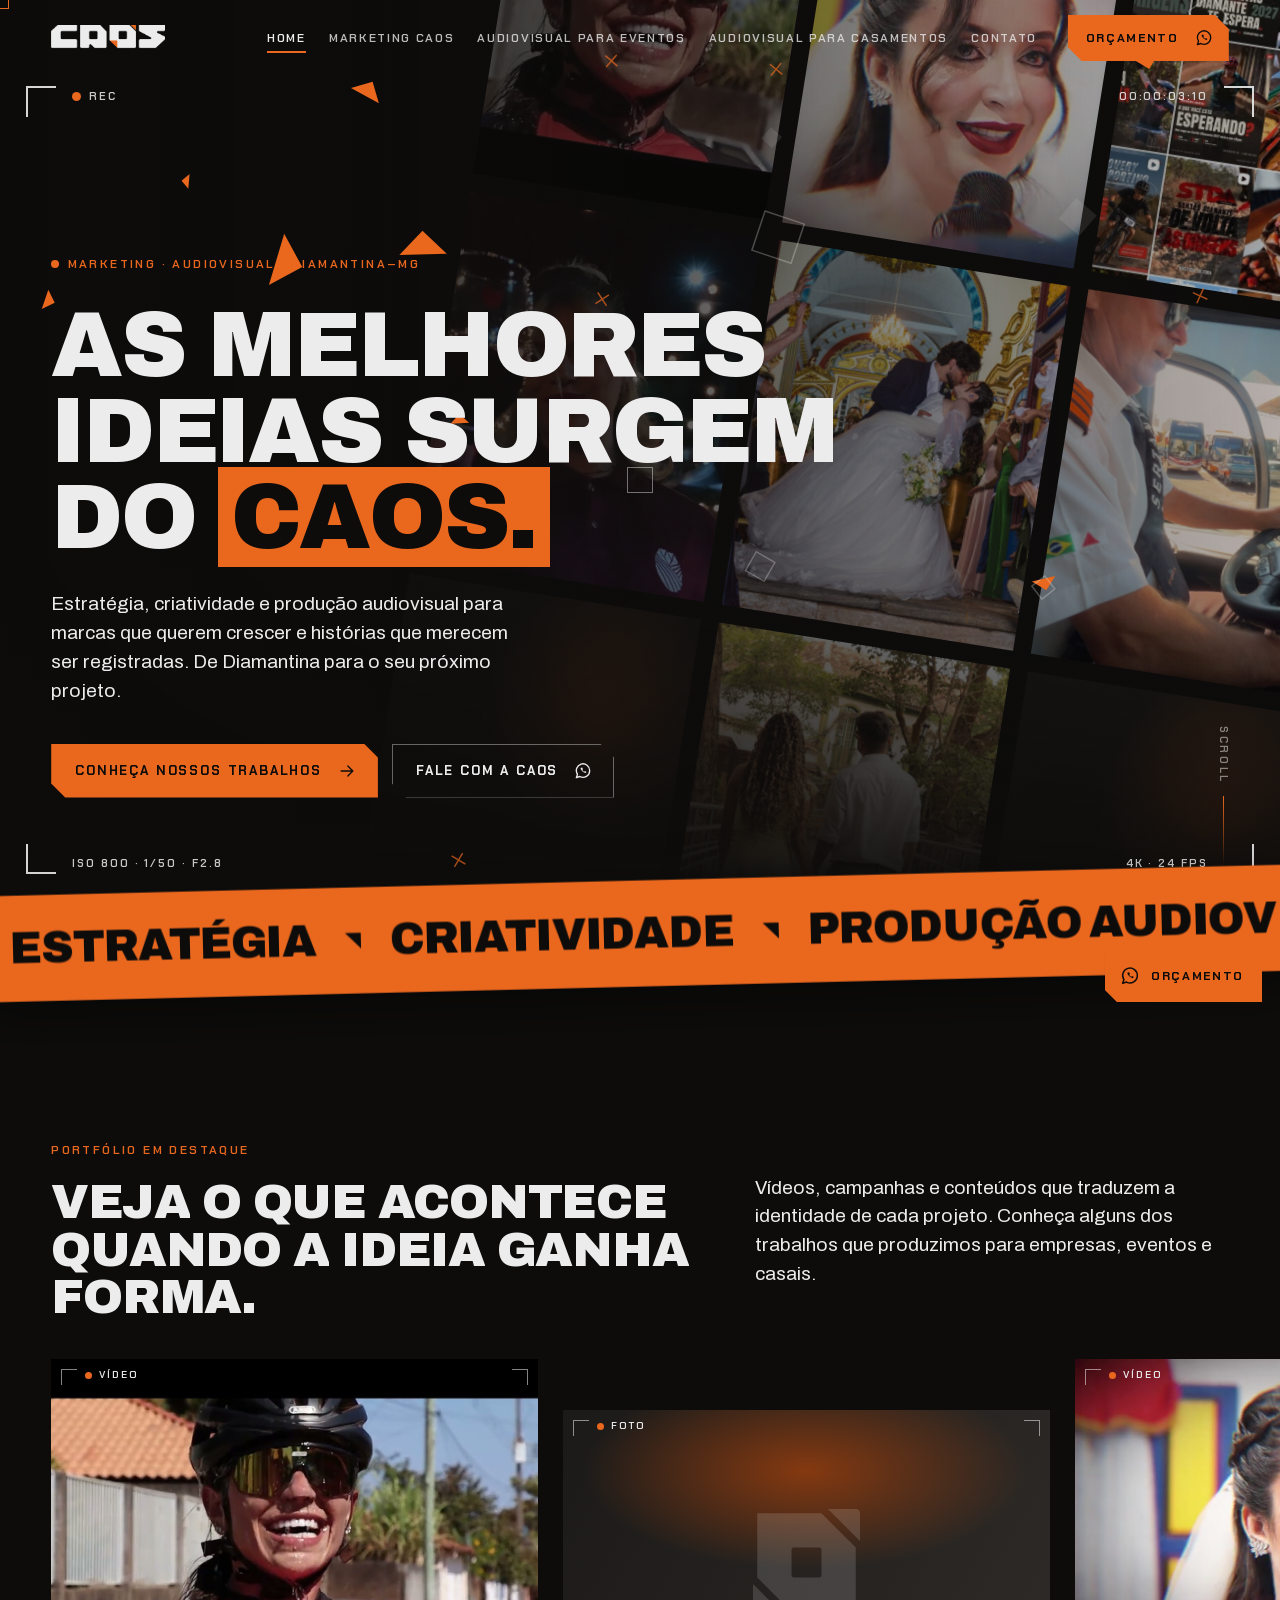
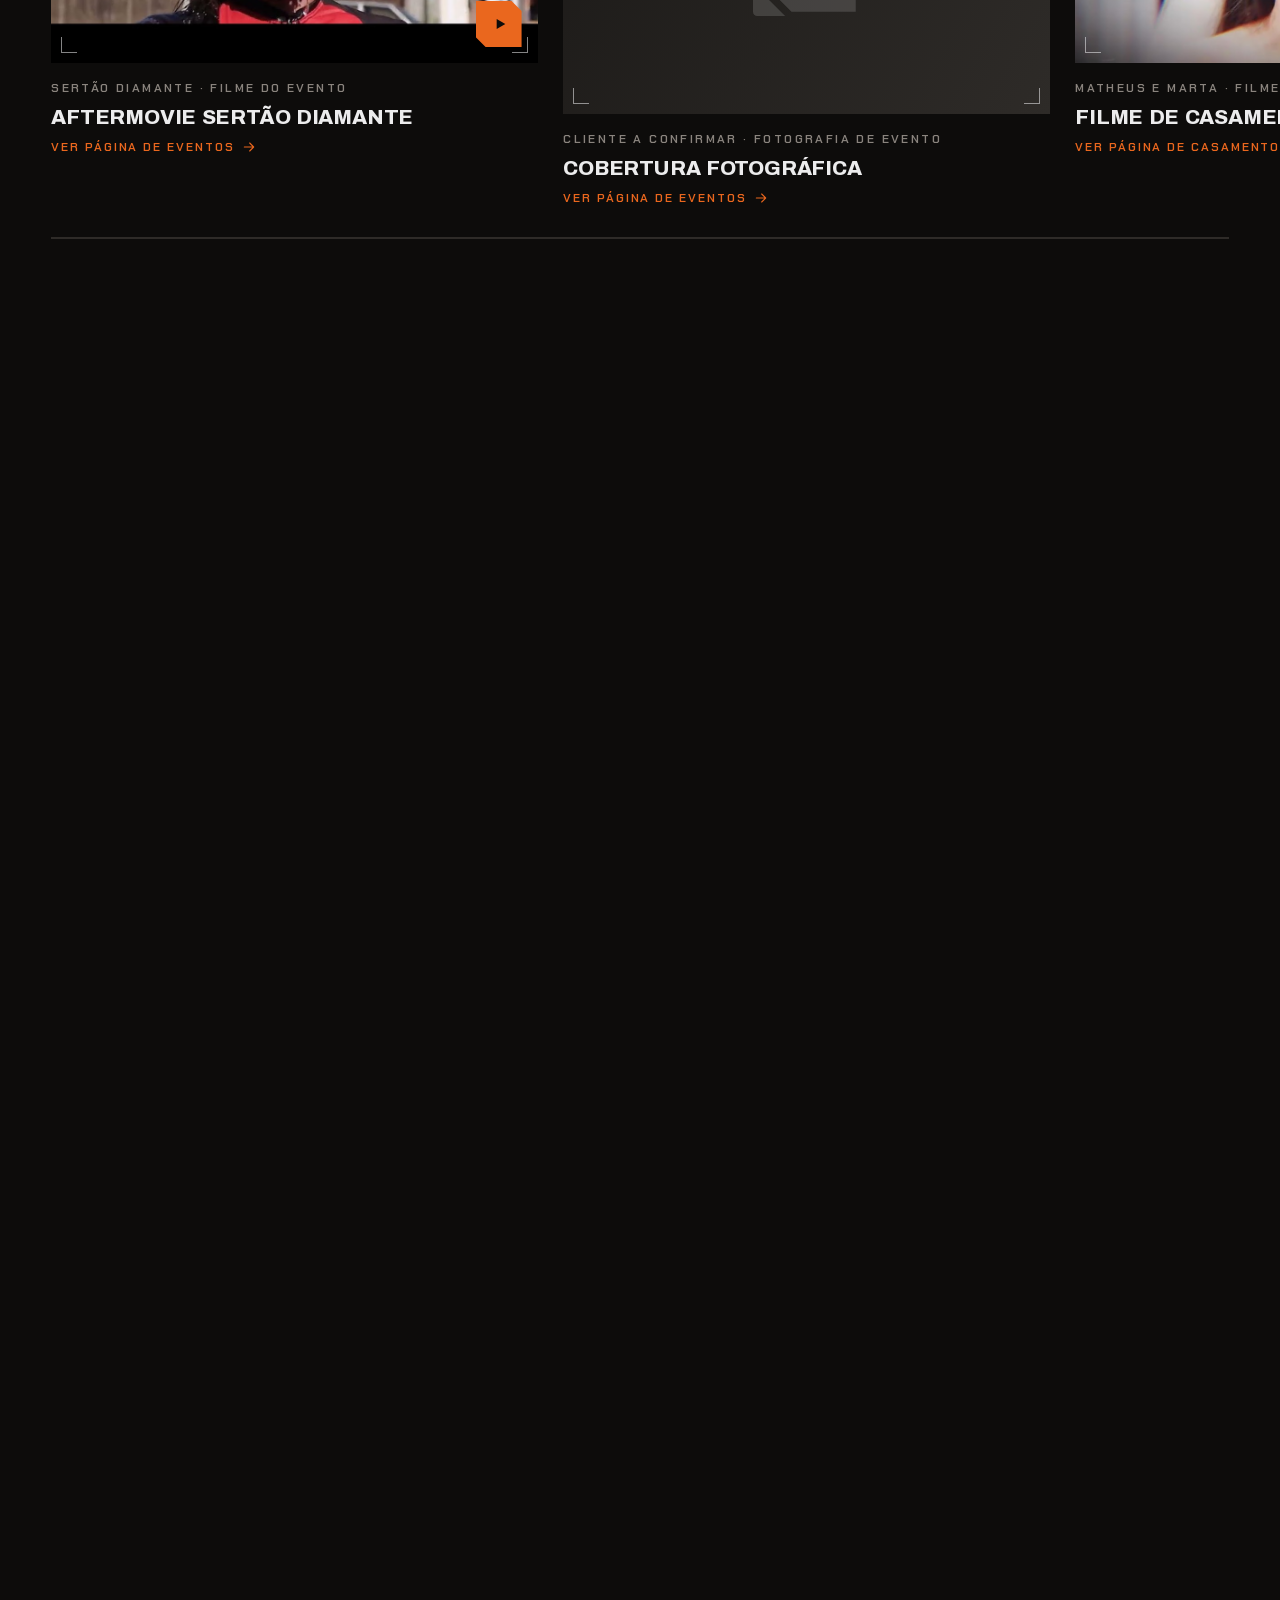
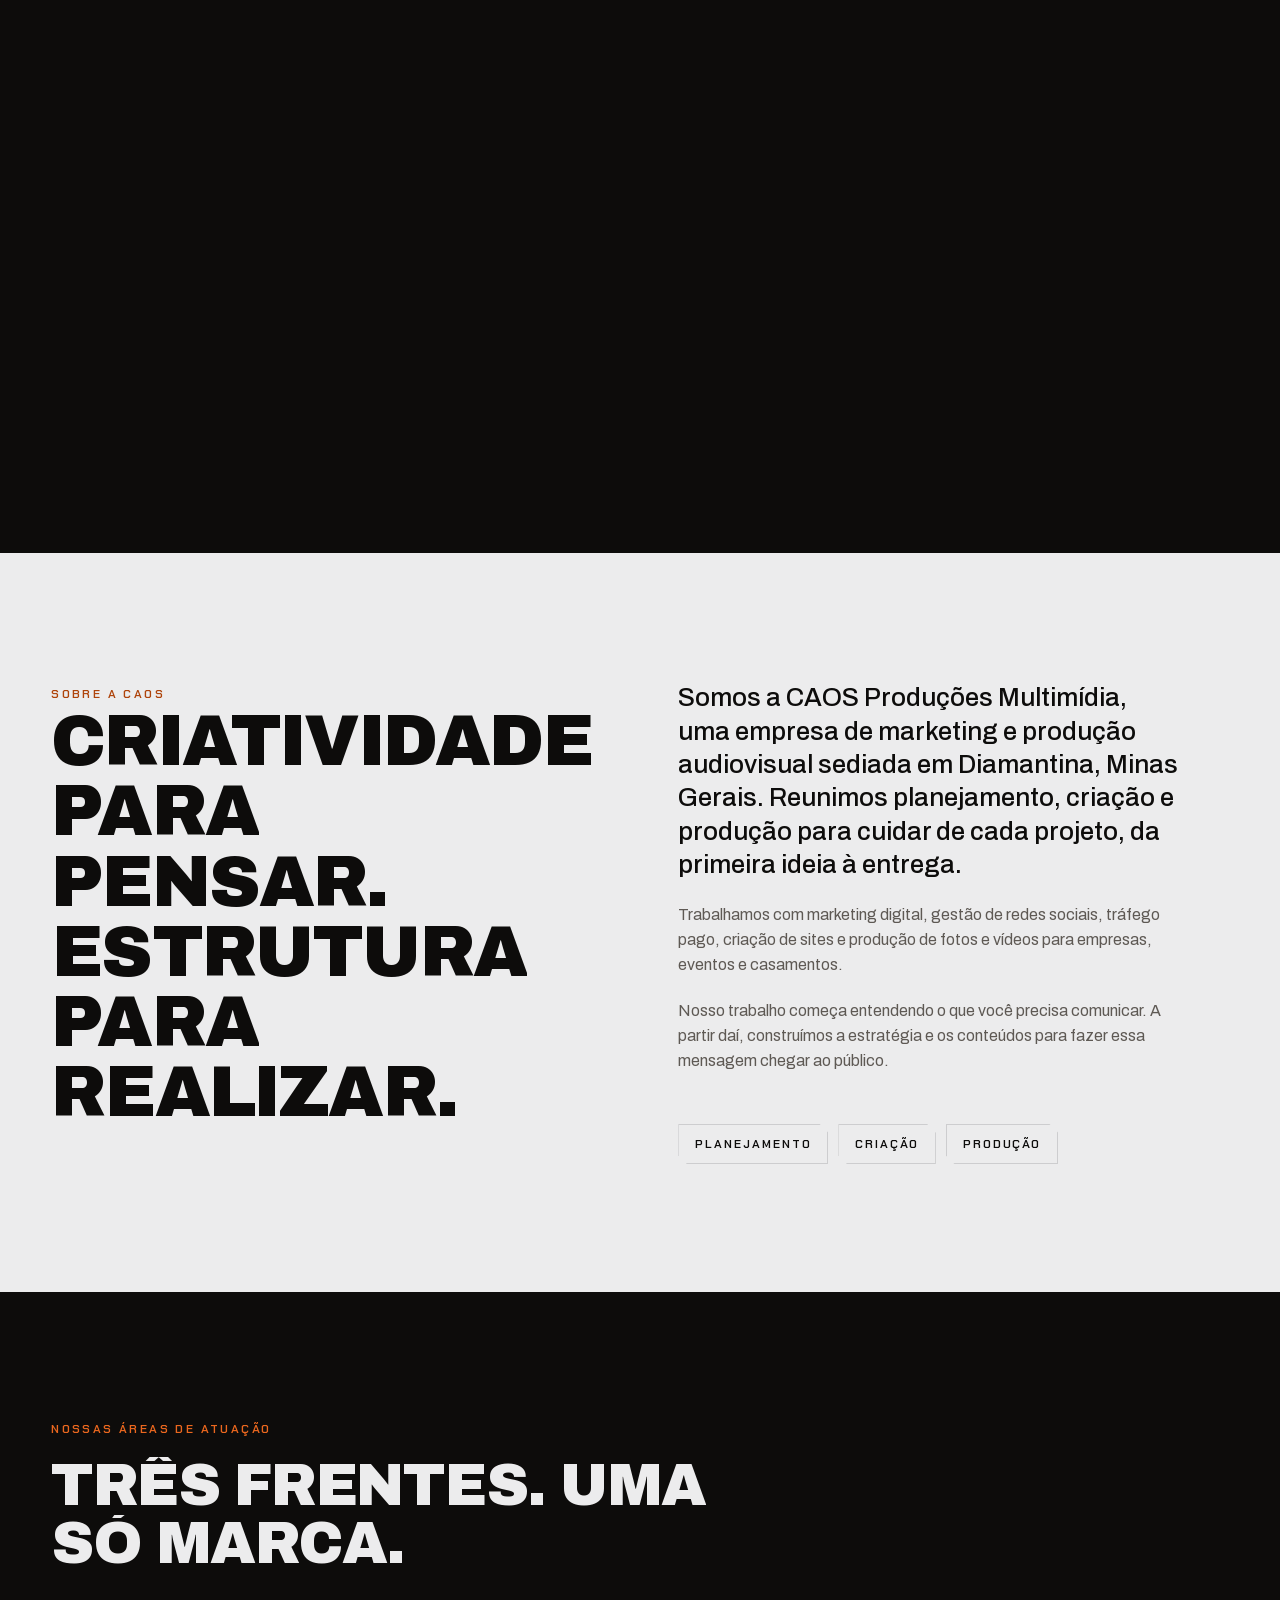
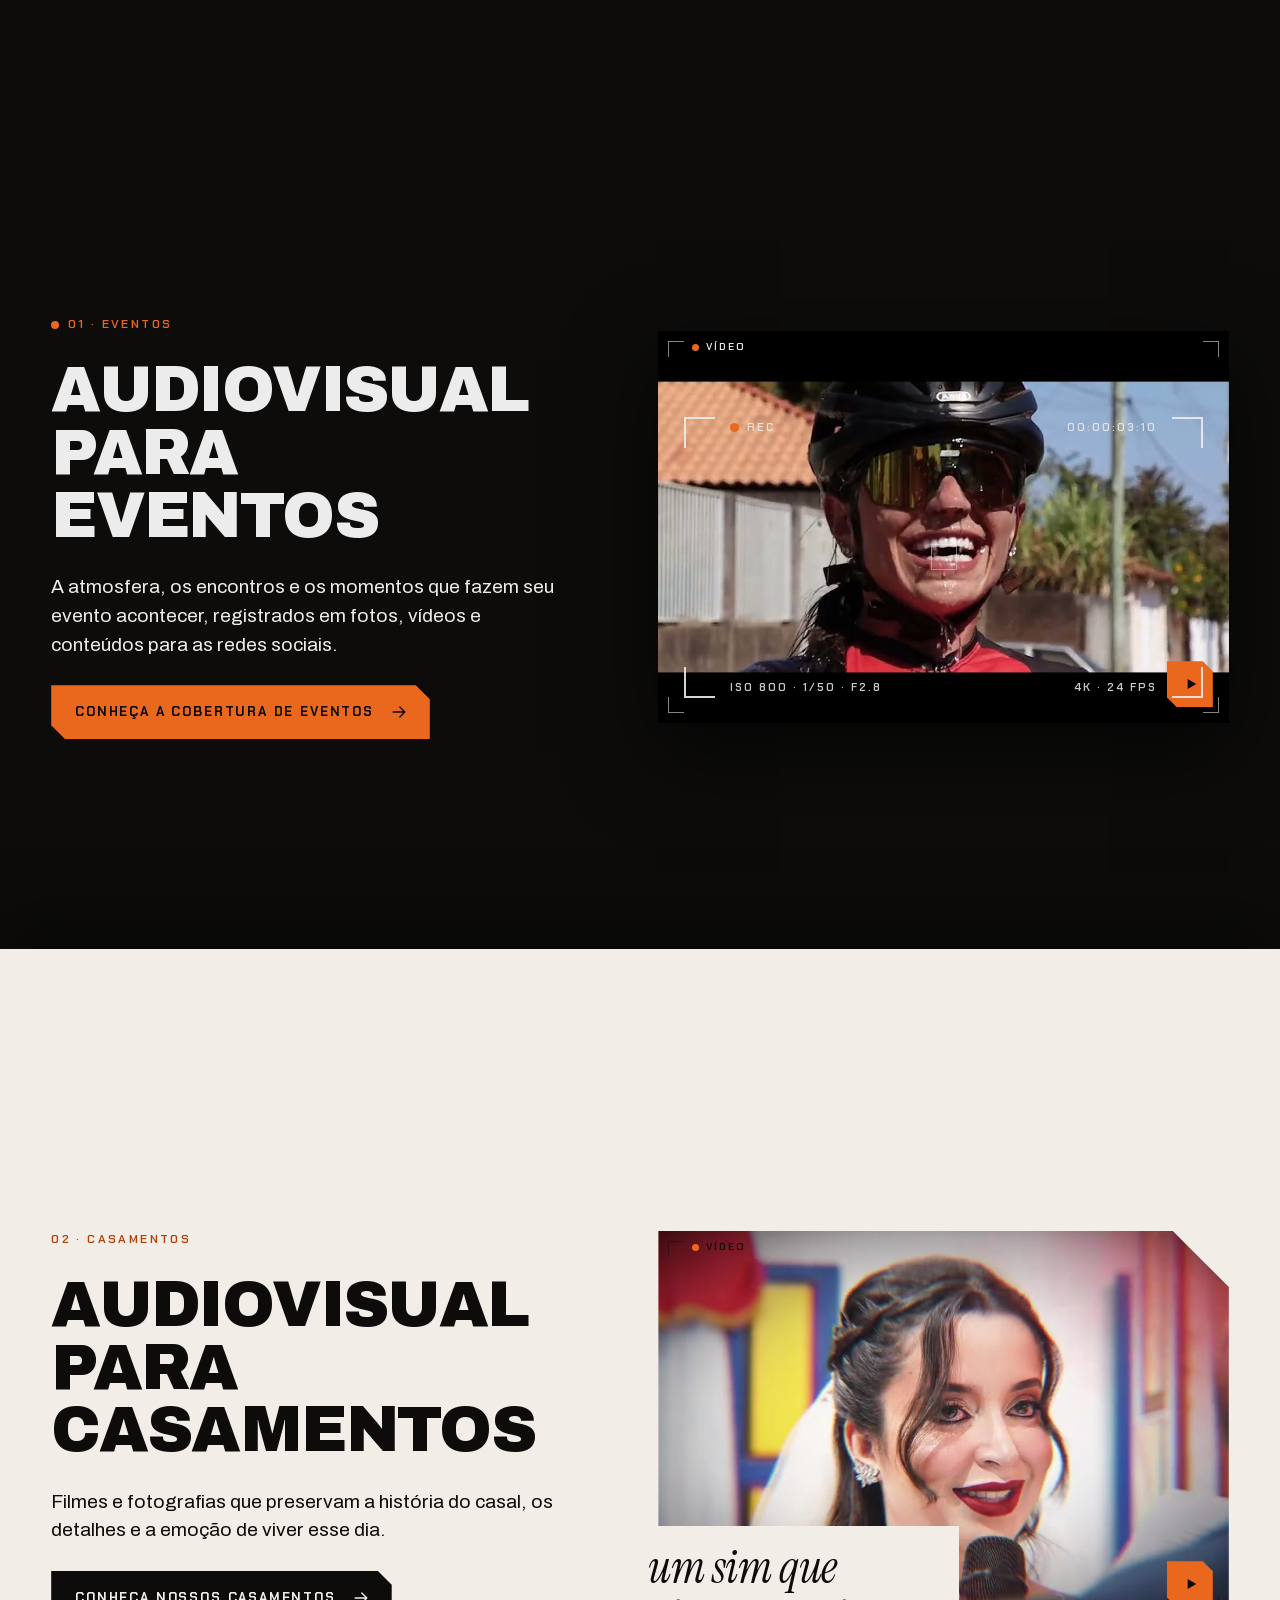
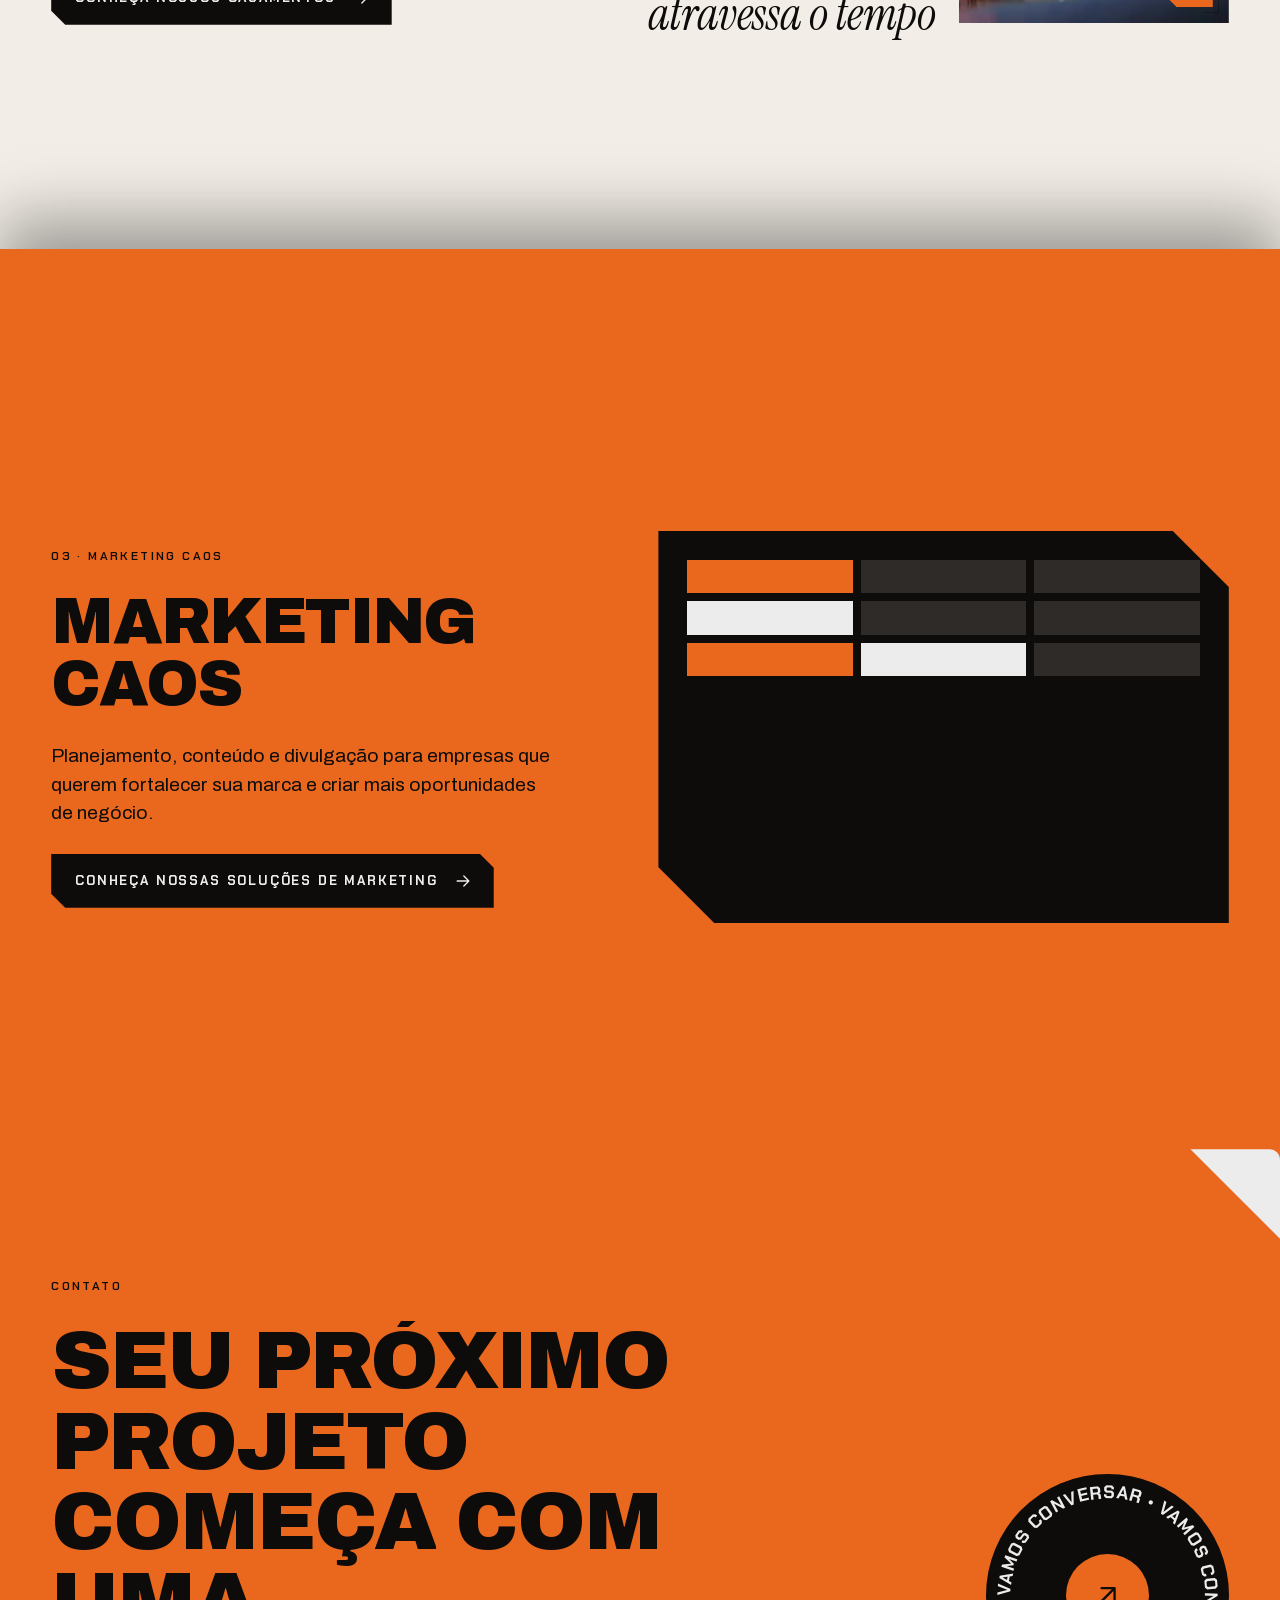
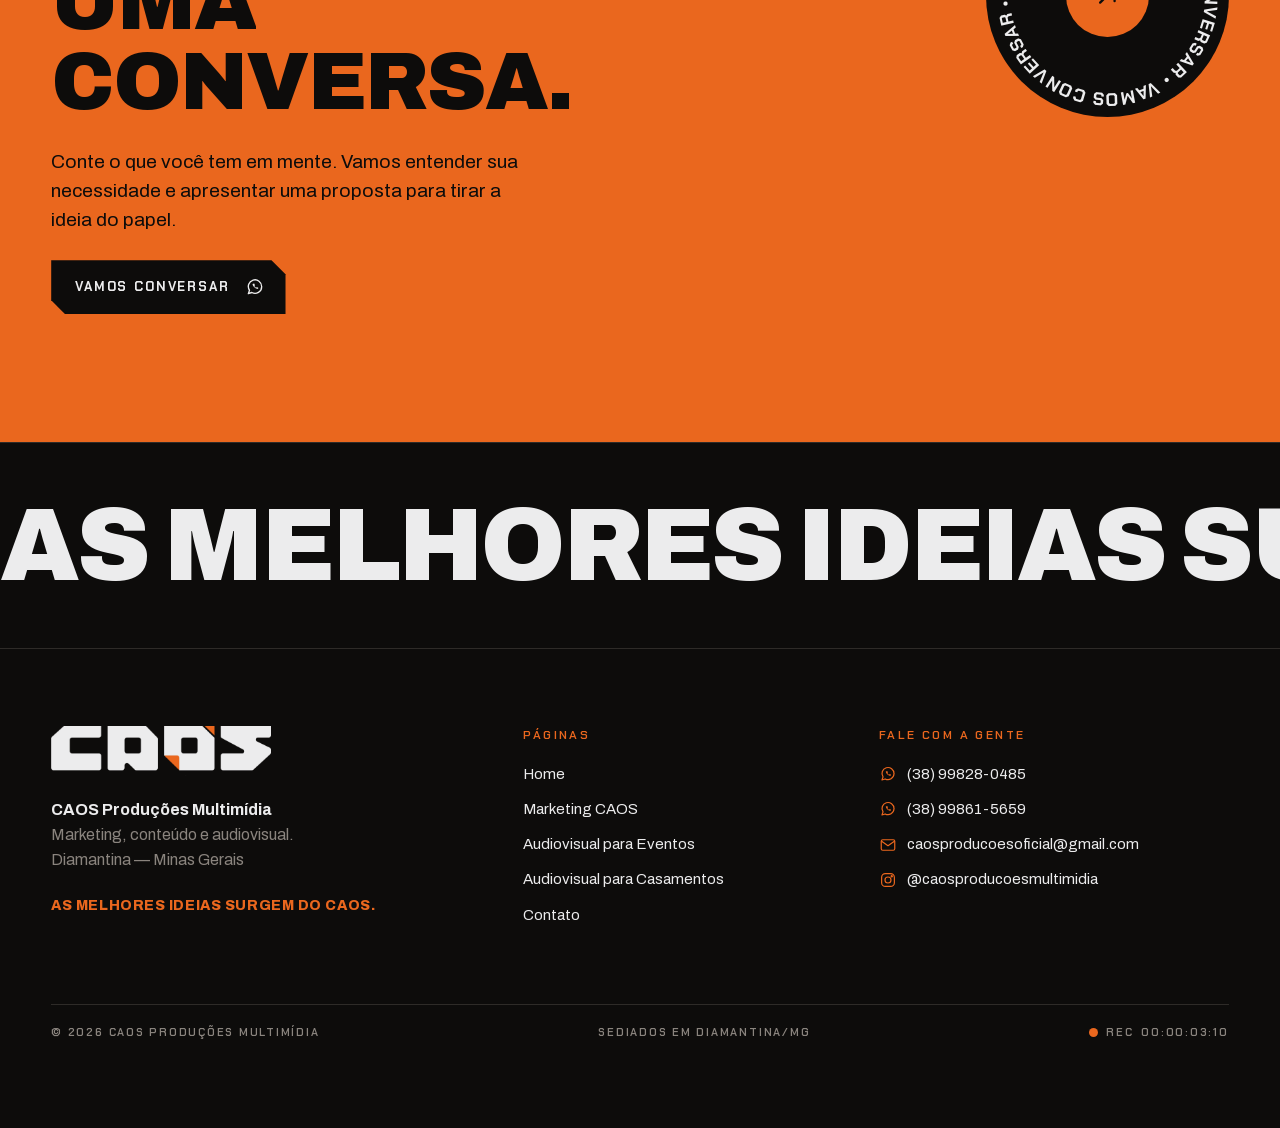
==== commit 287f81c2: "Eventos: remove o quadro Storymaker em tempo real do portfólio Co-Authored-By: Claude Sonnet 5.5 <no" ====
--- a/index.html
+++ b/index.html
@@ -38,7 +38,7 @@
 <main id="conteudo">
 
 <section class="hero sec sec--dark" data-sec data-hero>
-  <div class="hero__cols" aria-hidden="true"><div class="hcol hcol--0"><div class="hcol__t"><div class="hcol__i"><div class="frame " data-v="0" data-tipo="video"><img src="/assets/img/portfolio/aftermovie-sertao.jpg" alt="Aftermovie Sertão Diamante · Sertão Diamante" loading="lazy" decoding="async"><i class="fc tl"></i><i class="fc tr"></i><i class="fc bl"></i><i class="fc br"></i><span class="frame__rec"><b></b>VÍDEO</span><span class="frame__play"><svg class="ico" viewBox="0 0 24 24" fill="none" stroke="currentColor" stroke-width="1.6" stroke-linecap="round" stroke-linejoin="round" aria-hidden="true"><path d="M7 4.5v15l13-7.5Z" fill="currentColor" stroke="none"/></svg></span></div></div><div class="hcol__i"><div class="frame " data-v="1" data-tipo="video"><img src="/assets/img/portfolio/evento-fad.jpg" alt="Aftermovie FAD · FAD" loading="lazy" decoding="async"><i class="fc tl"></i><i class="fc tr"></i><i class="fc bl"></i><i class="fc br"></i><span class="frame__rec"><b></b>VÍDEO</span><span class="frame__play"><svg class="ico" viewBox="0 0 24 24" fill="none" stroke="currentColor" stroke-width="1.6" stroke-linecap="round" stroke-linejoin="round" aria-hidden="true"><path d="M7 4.5v15l13-7.5Z" fill="currentColor" stroke="none"/></svg></span></div></div><div class="hcol__i"><div class="frame " data-v="2" data-tipo="foto"><span class="frame__ph"><img src="/assets/img/brand/simbolo.svg" alt="" class="sym" width="100" height="100" loading="lazy"></span><i class="fc tl"></i><i class="fc tr"></i><i class="fc bl"></i><i class="fc br"></i><span class="frame__rec"><b></b>FOTO</span></div></div><div class="hcol__i"><div class="frame " data-v="0" data-tipo="video"><img src="/assets/img/portfolio/aftermovie-sertao.jpg" alt="Aftermovie Sertão Diamante · Sertão Diamante" loading="lazy" decoding="async"><i class="fc tl"></i><i class="fc tr"></i><i class="fc bl"></i><i class="fc br"></i><span class="frame__rec"><b></b>VÍDEO</span><span class="frame__play"><svg class="ico" viewBox="0 0 24 24" fill="none" stroke="currentColor" stroke-width="1.6" stroke-linecap="round" stroke-linejoin="round" aria-hidden="true"><path d="M7 4.5v15l13-7.5Z" fill="currentColor" stroke="none"/></svg></span></div></div><div class="hcol__i"><div class="frame " data-v="1" data-tipo="video"><img src="/assets/img/portfolio/evento-fad.jpg" alt="Aftermovie FAD · FAD" loading="lazy" decoding="async"><i class="fc tl"></i><i class="fc tr"></i><i class="fc bl"></i><i class="fc br"></i><span class="frame__rec"><b></b>VÍDEO</span><span class="frame__play"><svg class="ico" viewBox="0 0 24 24" fill="none" stroke="currentColor" stroke-width="1.6" stroke-linecap="round" stroke-linejoin="round" aria-hidden="true"><path d="M7 4.5v15l13-7.5Z" fill="currentColor" stroke="none"/></svg></span></div></div><div class="hcol__i"><div class="frame " data-v="2" data-tipo="foto"><span class="frame__ph"><img src="/assets/img/brand/simbolo.svg" alt="" class="sym" width="100" height="100" loading="lazy"></span><i class="fc tl"></i><i class="fc tr"></i><i class="fc bl"></i><i class="fc br"></i><span class="frame__rec"><b></b>FOTO</span></div></div></div></div><div class="hcol hcol--1"><div class="hcol__t"><div class="hcol__i"><div class="frame " data-v="3" data-tipo="video"><span class="frame__ph"><img src="/assets/img/brand/simbolo.svg" alt="" class="sym" width="100" height="100" loading="lazy"></span><i class="fc tl"></i><i class="fc tr"></i><i class="fc bl"></i><i class="fc br"></i><span class="frame__rec"><b></b>VÍDEO</span><span class="frame__play"><svg class="ico" viewBox="0 0 24 24" fill="none" stroke="currentColor" stroke-width="1.6" stroke-linecap="round" stroke-linejoin="round" aria-hidden="true"><path d="M7 4.5v15l13-7.5Z" fill="currentColor" stroke="none"/></svg></span></div></div><div class="hcol__i"><div class="frame " data-v="1" data-tipo="video"><img src="/assets/img/portfolio/filme-matheus-marta.jpg" alt="Filme de casamento · Matheus e Marta" loading="lazy" decoding="async"><i class="fc tl"></i><i class="fc tr"></i><i class="fc bl"></i><i class="fc br"></i><span class="frame__rec"><b></b>VÍDEO</span><span class="frame__play"><svg class="ico" viewBox="0 0 24 24" fill="none" stroke="currentColor" stroke-width="1.6" stroke-linecap="round" stroke-linejoin="round" aria-hidden="true"><path d="M7 4.5v15l13-7.5Z" fill="currentColor" stroke="none"/></svg></span></div></div><div class="hcol__i"><div class="frame " data-v="1" data-tipo="foto"><img src="/assets/img/portfolio/casamento-saida-igreja.jpg" alt="Cerimônia e saída da igreja · Casal a confirmar" loading="lazy" decoding="async"><i class="fc tl"></i><i class="fc tr"></i><i class="fc bl"></i><i class="fc br"></i><span class="frame__rec"><b></b>FOTO</span></div></div><div class="hcol__i"><div class="frame " data-v="3" data-tipo="video"><span class="frame__ph"><img src="/assets/img/brand/simbolo.svg" alt="" class="sym" width="100" height="100" loading="lazy"></span><i class="fc tl"></i><i class="fc tr"></i><i class="fc bl"></i><i class="fc br"></i><span class="frame__rec"><b></b>VÍDEO</span><span class="frame__play"><svg class="ico" viewBox="0 0 24 24" fill="none" stroke="currentColor" stroke-width="1.6" stroke-linecap="round" stroke-linejoin="round" aria-hidden="true"><path d="M7 4.5v15l13-7.5Z" fill="currentColor" stroke="none"/></svg></span></div></div><div class="hcol__i"><div class="frame " data-v="1" data-tipo="video"><img src="/assets/img/portfolio/filme-matheus-marta.jpg" alt="Filme de casamento · Matheus e Marta" loading="lazy" decoding="async"><i class="fc tl"></i><i class="fc tr"></i><i class="fc bl"></i><i class="fc br"></i><span class="frame__rec"><b></b>VÍDEO</span><span class="frame__play"><svg class="ico" viewBox="0 0 24 24" fill="none" stroke="currentColor" stroke-width="1.6" stroke-linecap="round" stroke-linejoin="round" aria-hidden="true"><path d="M7 4.5v15l13-7.5Z" fill="currentColor" stroke="none"/></svg></span></div></div><div class="hcol__i"><div class="frame " data-v="1" data-tipo="foto"><img src="/assets/img/portfolio/casamento-saida-igreja.jpg" alt="Cerimônia e saída da igreja · Casal a confirmar" loading="lazy" decoding="async"><i class="fc tl"></i><i class="fc tr"></i><i class="fc bl"></i><i class="fc br"></i><span class="frame__rec"><b></b>FOTO</span></div></div></div></div><div class="hcol hcol--2"><div class="hcol__t"><div class="hcol__i"><div class="frame " data-v="1" data-tipo="video"><img src="/assets/img/portfolio/casamento-prewedding.jpg" alt="Pré-wedding · João e Alice" loading="lazy" decoding="async"><i class="fc tl"></i><i class="fc tr"></i><i class="fc bl"></i><i class="fc br"></i><span class="frame__rec"><b></b>VÍDEO</span><span class="frame__play"><svg class="ico" viewBox="0 0 24 24" fill="none" stroke="currentColor" stroke-width="1.6" stroke-linecap="round" stroke-linejoin="round" aria-hidden="true"><path d="M7 4.5v15l13-7.5Z" fill="currentColor" stroke="none"/></svg></span></div></div><div class="hcol__i"><div class="frame " data-v="3" data-tipo="instagram"><img src="/assets/img/portfolio/insta-gestao-redes.jpg" alt="Gestão de redes sociais · Clientes CAOS" loading="lazy" decoding="async"><i class="fc tl"></i><i class="fc tr"></i><i class="fc bl"></i><i class="fc br"></i><span class="frame__rec"><b></b>INSTAGRAM</span></div></div><div class="hcol__i"><div class="frame " data-v="0" data-tipo="video"><img src="/assets/img/portfolio/institucional-sertaneja.jpg" alt="Vídeo institucional · Sertaneja" loading="lazy" decoding="async"><i class="fc tl"></i><i class="fc tr"></i><i class="fc bl"></i><i class="fc br"></i><span class="frame__rec"><b></b>VÍDEO</span><span class="frame__play"><svg class="ico" viewBox="0 0 24 24" fill="none" stroke="currentColor" stroke-width="1.6" stroke-linecap="round" stroke-linejoin="round" aria-hidden="true"><path d="M7 4.5v15l13-7.5Z" fill="currentColor" stroke="none"/></svg></span></div></div><div class="hcol__i"><div class="frame " data-v="1" data-tipo="video"><img src="/assets/img/portfolio/casamento-prewedding.jpg" alt="Pré-wedding · João e Alice" loading="lazy" decoding="async"><i class="fc tl"></i><i class="fc tr"></i><i class="fc bl"></i><i class="fc br"></i><span class="frame__rec"><b></b>VÍDEO</span><span class="frame__play"><svg class="ico" viewBox="0 0 24 24" fill="none" stroke="currentColor" stroke-width="1.6" stroke-linecap="round" stroke-linejoin="round" aria-hidden="true"><path d="M7 4.5v15l13-7.5Z" fill="currentColor" stroke="none"/></svg></span></div></div><div class="hcol__i"><div class="frame " data-v="3" data-tipo="instagram"><img src="/assets/img/portfolio/insta-gestao-redes.jpg" alt="Gestão de redes sociais · Clientes CAOS" loading="lazy" decoding="async"><i class="fc tl"></i><i class="fc tr"></i><i class="fc bl"></i><i class="fc br"></i><span class="frame__rec"><b></b>INSTAGRAM</span></div></div><div class="hcol__i"><div class="frame " data-v="0" data-tipo="video"><img src="/assets/img/portfolio/institucional-sertaneja.jpg" alt="Vídeo institucional · Sertaneja" loading="lazy" decoding="async"><i class="fc tl"></i><i class="fc tr"></i><i class="fc bl"></i><i class="fc br"></i><span class="frame__rec"><b></b>VÍDEO</span><span class="frame__play"><svg class="ico" viewBox="0 0 24 24" fill="none" stroke="currentColor" stroke-width="1.6" stroke-linecap="round" stroke-linejoin="round" aria-hidden="true"><path d="M7 4.5v15l13-7.5Z" fill="currentColor" stroke="none"/></svg></span></div></div></div></div></div>
+  <div class="hero__cols" aria-hidden="true"><div class="hcol hcol--0"><div class="hcol__t"><div class="hcol__i"><div class="frame " data-v="0" data-tipo="video"><img src="/assets/img/portfolio/aftermovie-sertao.jpg" alt="Aftermovie Sertão Diamante · Sertão Diamante" loading="lazy" decoding="async"><i class="fc tl"></i><i class="fc tr"></i><i class="fc bl"></i><i class="fc br"></i><span class="frame__rec"><b></b>VÍDEO</span><span class="frame__play"><svg class="ico" viewBox="0 0 24 24" fill="none" stroke="currentColor" stroke-width="1.6" stroke-linecap="round" stroke-linejoin="round" aria-hidden="true"><path d="M7 4.5v15l13-7.5Z" fill="currentColor" stroke="none"/></svg></span></div></div><div class="hcol__i"><div class="frame " data-v="1" data-tipo="video"><img src="/assets/img/portfolio/evento-fad.jpg" alt="Aftermovie FAD · FAD" loading="lazy" decoding="async"><i class="fc tl"></i><i class="fc tr"></i><i class="fc bl"></i><i class="fc br"></i><span class="frame__rec"><b></b>VÍDEO</span><span class="frame__play"><svg class="ico" viewBox="0 0 24 24" fill="none" stroke="currentColor" stroke-width="1.6" stroke-linecap="round" stroke-linejoin="round" aria-hidden="true"><path d="M7 4.5v15l13-7.5Z" fill="currentColor" stroke="none"/></svg></span></div></div><div class="hcol__i"><div class="frame " data-v="2" data-tipo="foto"><span class="frame__ph"><img src="/assets/img/brand/simbolo.svg" alt="" class="sym" width="100" height="100" loading="lazy"></span><i class="fc tl"></i><i class="fc tr"></i><i class="fc bl"></i><i class="fc br"></i><span class="frame__rec"><b></b>FOTO</span></div></div><div class="hcol__i"><div class="frame " data-v="0" data-tipo="video"><img src="/assets/img/portfolio/aftermovie-sertao.jpg" alt="Aftermovie Sertão Diamante · Sertão Diamante" loading="lazy" decoding="async"><i class="fc tl"></i><i class="fc tr"></i><i class="fc bl"></i><i class="fc br"></i><span class="frame__rec"><b></b>VÍDEO</span><span class="frame__play"><svg class="ico" viewBox="0 0 24 24" fill="none" stroke="currentColor" stroke-width="1.6" stroke-linecap="round" stroke-linejoin="round" aria-hidden="true"><path d="M7 4.5v15l13-7.5Z" fill="currentColor" stroke="none"/></svg></span></div></div><div class="hcol__i"><div class="frame " data-v="1" data-tipo="video"><img src="/assets/img/portfolio/evento-fad.jpg" alt="Aftermovie FAD · FAD" loading="lazy" decoding="async"><i class="fc tl"></i><i class="fc tr"></i><i class="fc bl"></i><i class="fc br"></i><span class="frame__rec"><b></b>VÍDEO</span><span class="frame__play"><svg class="ico" viewBox="0 0 24 24" fill="none" stroke="currentColor" stroke-width="1.6" stroke-linecap="round" stroke-linejoin="round" aria-hidden="true"><path d="M7 4.5v15l13-7.5Z" fill="currentColor" stroke="none"/></svg></span></div></div><div class="hcol__i"><div class="frame " data-v="2" data-tipo="foto"><span class="frame__ph"><img src="/assets/img/brand/simbolo.svg" alt="" class="sym" width="100" height="100" loading="lazy"></span><i class="fc tl"></i><i class="fc tr"></i><i class="fc bl"></i><i class="fc br"></i><span class="frame__rec"><b></b>FOTO</span></div></div></div></div><div class="hcol hcol--1"><div class="hcol__t"><div class="hcol__i"><div class="frame " data-v="1" data-tipo="video"><img src="/assets/img/portfolio/filme-matheus-marta.jpg" alt="Filme de casamento · Matheus e Marta" loading="lazy" decoding="async"><i class="fc tl"></i><i class="fc tr"></i><i class="fc bl"></i><i class="fc br"></i><span class="frame__rec"><b></b>VÍDEO</span><span class="frame__play"><svg class="ico" viewBox="0 0 24 24" fill="none" stroke="currentColor" stroke-width="1.6" stroke-linecap="round" stroke-linejoin="round" aria-hidden="true"><path d="M7 4.5v15l13-7.5Z" fill="currentColor" stroke="none"/></svg></span></div></div><div class="hcol__i"><div class="frame " data-v="1" data-tipo="foto"><img src="/assets/img/portfolio/casamento-saida-igreja.jpg" alt="Cerimônia e saída da igreja · Casal a confirmar" loading="lazy" decoding="async"><i class="fc tl"></i><i class="fc tr"></i><i class="fc bl"></i><i class="fc br"></i><span class="frame__rec"><b></b>FOTO</span></div></div><div class="hcol__i"><div class="frame " data-v="1" data-tipo="video"><img src="/assets/img/portfolio/casamento-prewedding.jpg" alt="Pré-wedding · João e Alice" loading="lazy" decoding="async"><i class="fc tl"></i><i class="fc tr"></i><i class="fc bl"></i><i class="fc br"></i><span class="frame__rec"><b></b>VÍDEO</span><span class="frame__play"><svg class="ico" viewBox="0 0 24 24" fill="none" stroke="currentColor" stroke-width="1.6" stroke-linecap="round" stroke-linejoin="round" aria-hidden="true"><path d="M7 4.5v15l13-7.5Z" fill="currentColor" stroke="none"/></svg></span></div></div><div class="hcol__i"><div class="frame " data-v="1" data-tipo="video"><img src="/assets/img/portfolio/filme-matheus-marta.jpg" alt="Filme de casamento · Matheus e Marta" loading="lazy" decoding="async"><i class="fc tl"></i><i class="fc tr"></i><i class="fc bl"></i><i class="fc br"></i><span class="frame__rec"><b></b>VÍDEO</span><span class="frame__play"><svg class="ico" viewBox="0 0 24 24" fill="none" stroke="currentColor" stroke-width="1.6" stroke-linecap="round" stroke-linejoin="round" aria-hidden="true"><path d="M7 4.5v15l13-7.5Z" fill="currentColor" stroke="none"/></svg></span></div></div><div class="hcol__i"><div class="frame " data-v="1" data-tipo="foto"><img src="/assets/img/portfolio/casamento-saida-igreja.jpg" alt="Cerimônia e saída da igreja · Casal a confirmar" loading="lazy" decoding="async"><i class="fc tl"></i><i class="fc tr"></i><i class="fc bl"></i><i class="fc br"></i><span class="frame__rec"><b></b>FOTO</span></div></div><div class="hcol__i"><div class="frame " data-v="1" data-tipo="video"><img src="/assets/img/portfolio/casamento-prewedding.jpg" alt="Pré-wedding · João e Alice" loading="lazy" decoding="async"><i class="fc tl"></i><i class="fc tr"></i><i class="fc bl"></i><i class="fc br"></i><span class="frame__rec"><b></b>VÍDEO</span><span class="frame__play"><svg class="ico" viewBox="0 0 24 24" fill="none" stroke="currentColor" stroke-width="1.6" stroke-linecap="round" stroke-linejoin="round" aria-hidden="true"><path d="M7 4.5v15l13-7.5Z" fill="currentColor" stroke="none"/></svg></span></div></div></div></div><div class="hcol hcol--2"><div class="hcol__t"><div class="hcol__i"><div class="frame " data-v="3" data-tipo="instagram"><img src="/assets/img/portfolio/insta-gestao-redes.jpg" alt="Gestão de redes sociais · Clientes CAOS" loading="lazy" decoding="async"><i class="fc tl"></i><i class="fc tr"></i><i class="fc bl"></i><i class="fc br"></i><span class="frame__rec"><b></b>INSTAGRAM</span></div></div><div class="hcol__i"><div class="frame " data-v="0" data-tipo="video"><img src="/assets/img/portfolio/institucional-sertaneja.jpg" alt="Vídeo institucional · Sertaneja" loading="lazy" decoding="async"><i class="fc tl"></i><i class="fc tr"></i><i class="fc bl"></i><i class="fc br"></i><span class="frame__rec"><b></b>VÍDEO</span><span class="frame__play"><svg class="ico" viewBox="0 0 24 24" fill="none" stroke="currentColor" stroke-width="1.6" stroke-linecap="round" stroke-linejoin="round" aria-hidden="true"><path d="M7 4.5v15l13-7.5Z" fill="currentColor" stroke="none"/></svg></span></div></div><div class="hcol__i"><div class="frame " data-v="2" data-tipo="foto"><span class="frame__ph"><img src="/assets/img/brand/simbolo.svg" alt="" class="sym" width="100" height="100" loading="lazy"></span><i class="fc tl"></i><i class="fc tr"></i><i class="fc bl"></i><i class="fc br"></i><span class="frame__rec"><b></b>FOTO</span></div></div><div class="hcol__i"><div class="frame " data-v="3" data-tipo="instagram"><img src="/assets/img/portfolio/insta-gestao-redes.jpg" alt="Gestão de redes sociais · Clientes CAOS" loading="lazy" decoding="async"><i class="fc tl"></i><i class="fc tr"></i><i class="fc bl"></i><i class="fc br"></i><span class="frame__rec"><b></b>INSTAGRAM</span></div></div><div class="hcol__i"><div class="frame " data-v="0" data-tipo="video"><img src="/assets/img/portfolio/institucional-sertaneja.jpg" alt="Vídeo institucional · Sertaneja" loading="lazy" decoding="async"><i class="fc tl"></i><i class="fc tr"></i><i class="fc bl"></i><i class="fc br"></i><span class="frame__rec"><b></b>VÍDEO</span><span class="frame__play"><svg class="ico" viewBox="0 0 24 24" fill="none" stroke="currentColor" stroke-width="1.6" stroke-linecap="round" stroke-linejoin="round" aria-hidden="true"><path d="M7 4.5v15l13-7.5Z" fill="currentColor" stroke="none"/></svg></span></div></div><div class="hcol__i"><div class="frame " data-v="2" data-tipo="foto"><span class="frame__ph"><img src="/assets/img/brand/simbolo.svg" alt="" class="sym" width="100" height="100" loading="lazy"></span><i class="fc tl"></i><i class="fc tr"></i><i class="fc bl"></i><i class="fc br"></i><span class="frame__rec"><b></b>FOTO</span></div></div></div></div></div>
   <div class="hero__veil"></div>
   <canvas class="hero__canvas" data-chaos-canvas aria-hidden="true"></canvas>
   <div class="vf" aria-hidden="true">
@@ -183,7 +183,7 @@
   <button class="lightbox__nav prev" type="button" data-prev aria-label="Anterior"><svg class="ico" viewBox="0 0 24 24" fill="none" stroke="currentColor" stroke-width="1.6" stroke-linecap="round" stroke-linejoin="round" aria-hidden="true"><path d="M5 12h14M13 6l6 6-6 6"/></svg></button>
   <button class="lightbox__nav next" type="button" data-next aria-label="Próximo"><svg class="ico" viewBox="0 0 24 24" fill="none" stroke="currentColor" stroke-width="1.6" stroke-linecap="round" stroke-linejoin="round" aria-hidden="true"><path d="M5 12h14M13 6l6 6-6 6"/></svg></button>
 </div>
-<script type="application/json" id="works-data">{"aftermovie-evento": {"id": "aftermovie-evento", "frente": "eventos", "tipo": "video", "titulo": "Aftermovie Sertão Diamante", "cliente": "Sertão Diamante", "servico": "Filme do evento", "descricao": "Os principais acontecimentos e a atmosfera do evento em um só filme.", "capa": "/assets/img/portfolio/aftermovie-sertao.jpg", "youtube": "etzBxqLYMFM", "destaque": true}, "aftermovie-fad": {"id": "aftermovie-fad", "frente": "eventos", "tipo": "video", "titulo": "Aftermovie FAD", "cliente": "FAD", "servico": "Filme do evento", "descricao": "Os principais acontecimentos e a atmosfera do evento em um só filme.", "capa": "/assets/img/portfolio/evento-fad.jpg", "youtube": "pu70f4T4Mtc"}, "evento-corporativo": {"id": "evento-corporativo", "frente": "eventos", "tipo": "foto", "titulo": "Cobertura fotográfica", "cliente": "Cliente a confirmar", "servico": "Fotografia de evento", "descricao": "Público, atrações, estrutura e bastidores em uma galeria completa.", "capa": "", "destaque": true}, "evento-storymaker": {"id": "evento-storymaker", "frente": "eventos", "tipo": "video", "titulo": "Storymaker em tempo real", "cliente": "Cliente a confirmar", "servico": "Storymaker", "descricao": "Captação, edição e publicação durante o evento.", "capa": ""}, "casamento-filme-1": {"id": "casamento-filme-1", "frente": "casamentos", "tipo": "video", "titulo": "Filme de casamento", "cliente": "Matheus e Marta", "servico": "Filme de casamento", "descricao": "Uma narrativa que conecta os momentos e a emoção do dia.", "capa": "/assets/img/portfolio/filme-matheus-marta.jpg", "destaque": true, "youtube": "ptnm9Niu5Jw"}, "casamento-fotos-1": {"id": "casamento-fotos-1", "frente": "casamentos", "tipo": "foto", "titulo": "Cerimônia e saída da igreja", "cliente": "Casal a confirmar", "servico": "Fotografia de casamento", "descricao": "O casal, os convidados e os detalhes da história de vocês.", "capa": "/assets/img/portfolio/casamento-saida-igreja.jpg"}, "casamento-prewedding": {"id": "casamento-prewedding", "frente": "casamentos", "tipo": "video", "titulo": "Pré-wedding", "cliente": "João e Alice", "servico": "Pré-wedding", "descricao": "A conexão de vocês registrada antes do grande dia.", "capa": "/assets/img/portfolio/casamento-prewedding.jpg", "youtube": "e2crN0yd5gg"}, "marketing-case-1": {"id": "marketing-case-1", "frente": "marketing", "tipo": "instagram", "titulo": "Gestão de redes sociais", "cliente": "Clientes CAOS", "servico": "Gestão de redes sociais", "descricao": "Planejamento de conteúdo, artes, vídeos e publicações para o Instagram de cada cliente.", "capa": "/assets/img/portfolio/insta-gestao-redes.jpg", "destaque": true}, "marketing-video-1": {"id": "marketing-video-1", "frente": "marketing", "tipo": "video", "titulo": "Vídeo institucional", "cliente": "Sertaneja", "servico": "Produção de fotos e vídeos", "descricao": "Apresentando produtos, equipe e estrutura com qualidade profissional.", "capa": "/assets/img/portfolio/institucional-sertaneja.jpg", "destaque": true, "youtube": "MZnS8lA_hLA"}, "marketing-campanha-1": {"id": "marketing-campanha-1", "frente": "marketing", "tipo": "foto", "titulo": "Campanha de lançamento", "cliente": "Cliente a confirmar", "servico": "Campanhas e ações de comunicação", "descricao": "Conceito, planejamento e materiais para uma data comercial.", "capa": ""}}</script>
+<script type="application/json" id="works-data">{"aftermovie-evento": {"id": "aftermovie-evento", "frente": "eventos", "tipo": "video", "titulo": "Aftermovie Sertão Diamante", "cliente": "Sertão Diamante", "servico": "Filme do evento", "descricao": "Os principais acontecimentos e a atmosfera do evento em um só filme.", "capa": "/assets/img/portfolio/aftermovie-sertao.jpg", "youtube": "etzBxqLYMFM", "destaque": true}, "aftermovie-fad": {"id": "aftermovie-fad", "frente": "eventos", "tipo": "video", "titulo": "Aftermovie FAD", "cliente": "FAD", "servico": "Filme do evento", "descricao": "Os principais acontecimentos e a atmosfera do evento em um só filme.", "capa": "/assets/img/portfolio/evento-fad.jpg", "youtube": "pu70f4T4Mtc"}, "evento-corporativo": {"id": "evento-corporativo", "frente": "eventos", "tipo": "foto", "titulo": "Cobertura fotográfica", "cliente": "Cliente a confirmar", "servico": "Fotografia de evento", "descricao": "Público, atrações, estrutura e bastidores em uma galeria completa.", "capa": "", "destaque": true}, "casamento-filme-1": {"id": "casamento-filme-1", "frente": "casamentos", "tipo": "video", "titulo": "Filme de casamento", "cliente": "Matheus e Marta", "servico": "Filme de casamento", "descricao": "Uma narrativa que conecta os momentos e a emoção do dia.", "capa": "/assets/img/portfolio/filme-matheus-marta.jpg", "destaque": true, "youtube": "ptnm9Niu5Jw"}, "casamento-fotos-1": {"id": "casamento-fotos-1", "frente": "casamentos", "tipo": "foto", "titulo": "Cerimônia e saída da igreja", "cliente": "Casal a confirmar", "servico": "Fotografia de casamento", "descricao": "O casal, os convidados e os detalhes da história de vocês.", "capa": "/assets/img/portfolio/casamento-saida-igreja.jpg"}, "casamento-prewedding": {"id": "casamento-prewedding", "frente": "casamentos", "tipo": "video", "titulo": "Pré-wedding", "cliente": "João e Alice", "servico": "Pré-wedding", "descricao": "A conexão de vocês registrada antes do grande dia.", "capa": "/assets/img/portfolio/casamento-prewedding.jpg", "youtube": "e2crN0yd5gg"}, "marketing-case-1": {"id": "marketing-case-1", "frente": "marketing", "tipo": "instagram", "titulo": "Gestão de redes sociais", "cliente": "Clientes CAOS", "servico": "Gestão de redes sociais", "descricao": "Planejamento de conteúdo, artes, vídeos e publicações para o Instagram de cada cliente.", "capa": "/assets/img/portfolio/insta-gestao-redes.jpg", "destaque": true}, "marketing-video-1": {"id": "marketing-video-1", "frente": "marketing", "tipo": "video", "titulo": "Vídeo institucional", "cliente": "Sertaneja", "servico": "Produção de fotos e vídeos", "descricao": "Apresentando produtos, equipe e estrutura com qualidade profissional.", "capa": "/assets/img/portfolio/institucional-sertaneja.jpg", "destaque": true, "youtube": "MZnS8lA_hLA"}, "marketing-campanha-1": {"id": "marketing-campanha-1", "frente": "marketing", "tipo": "foto", "titulo": "Campanha de lançamento", "cliente": "Cliente a confirmar", "servico": "Campanhas e ações de comunicação", "descricao": "Conceito, planejamento e materiais para uma data comercial.", "capa": ""}}</script>
 <script>window.__CAOS_ANALYTICS={"ga4": "", "pixel": ""};</script>
 <script src="/assets/js/lenis.min.js" defer></script>
 <script src="/assets/js/app.js?v=1793987584" defer></script>
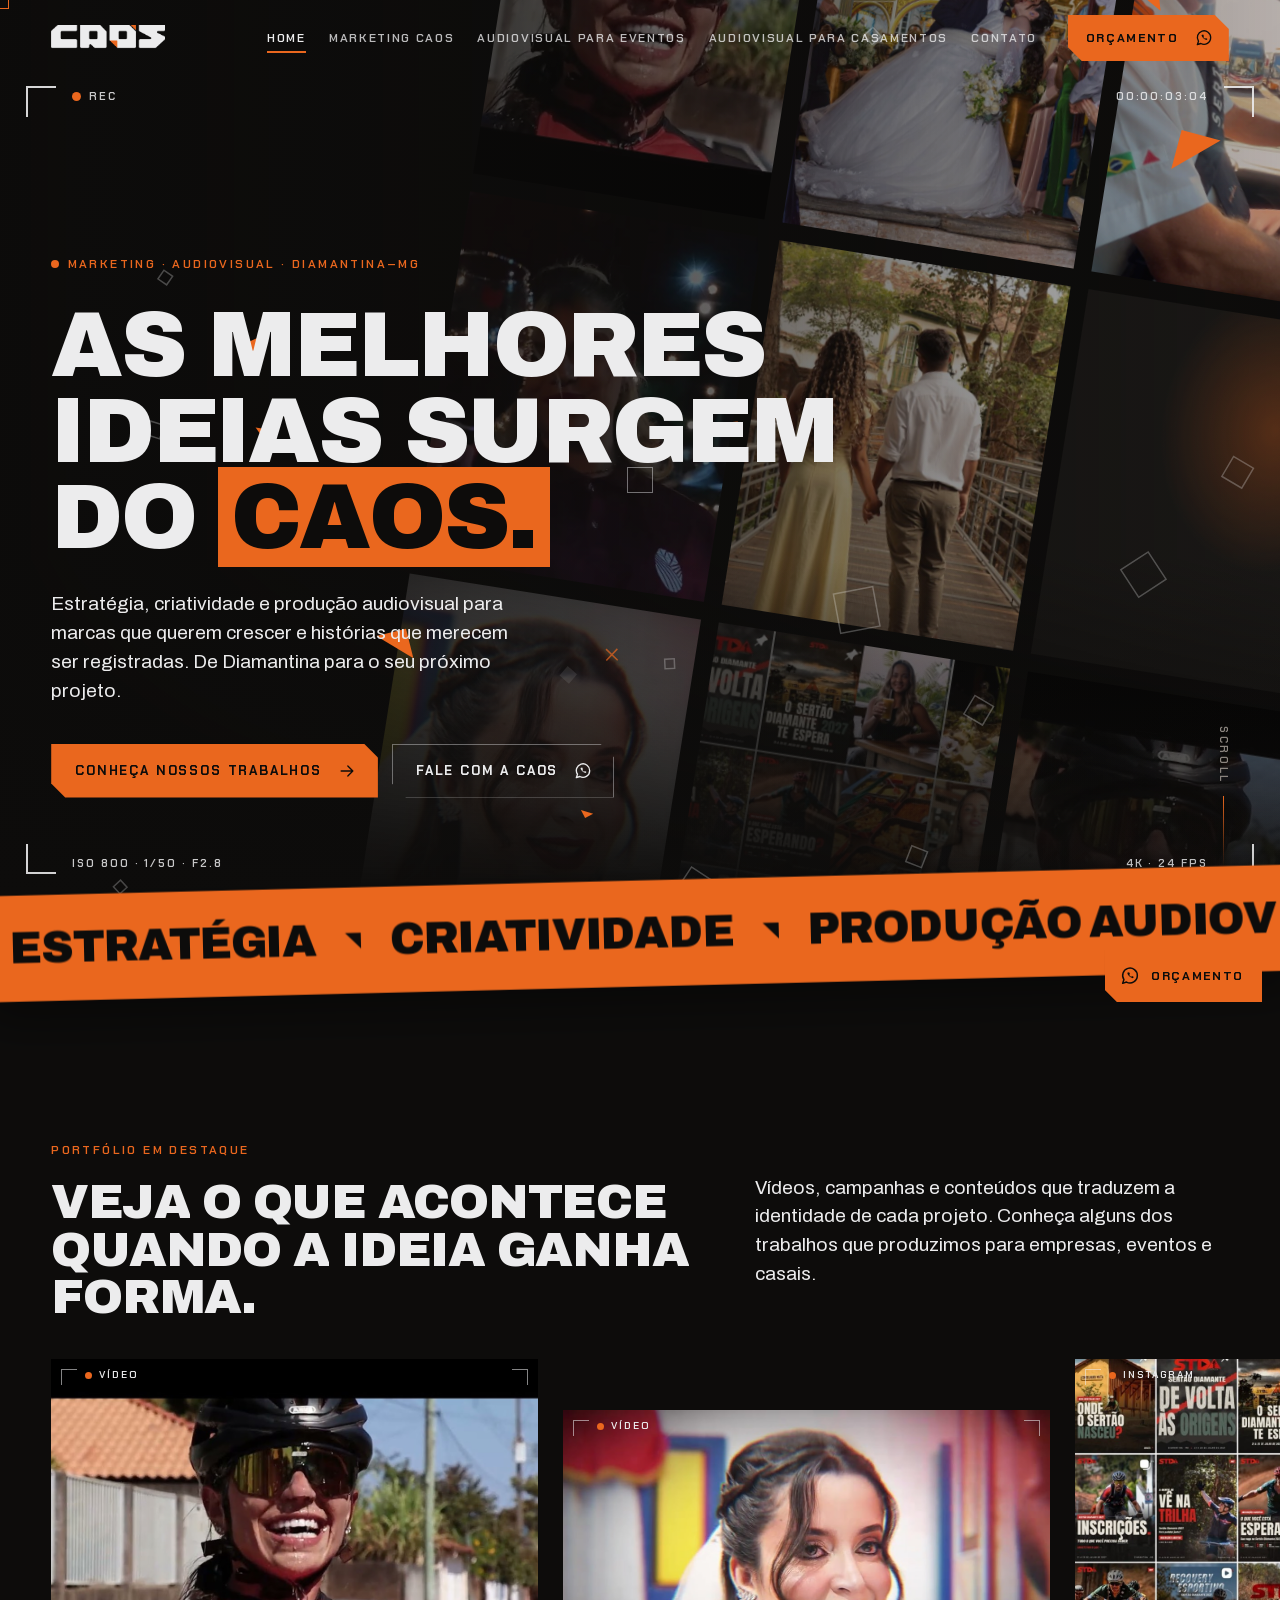
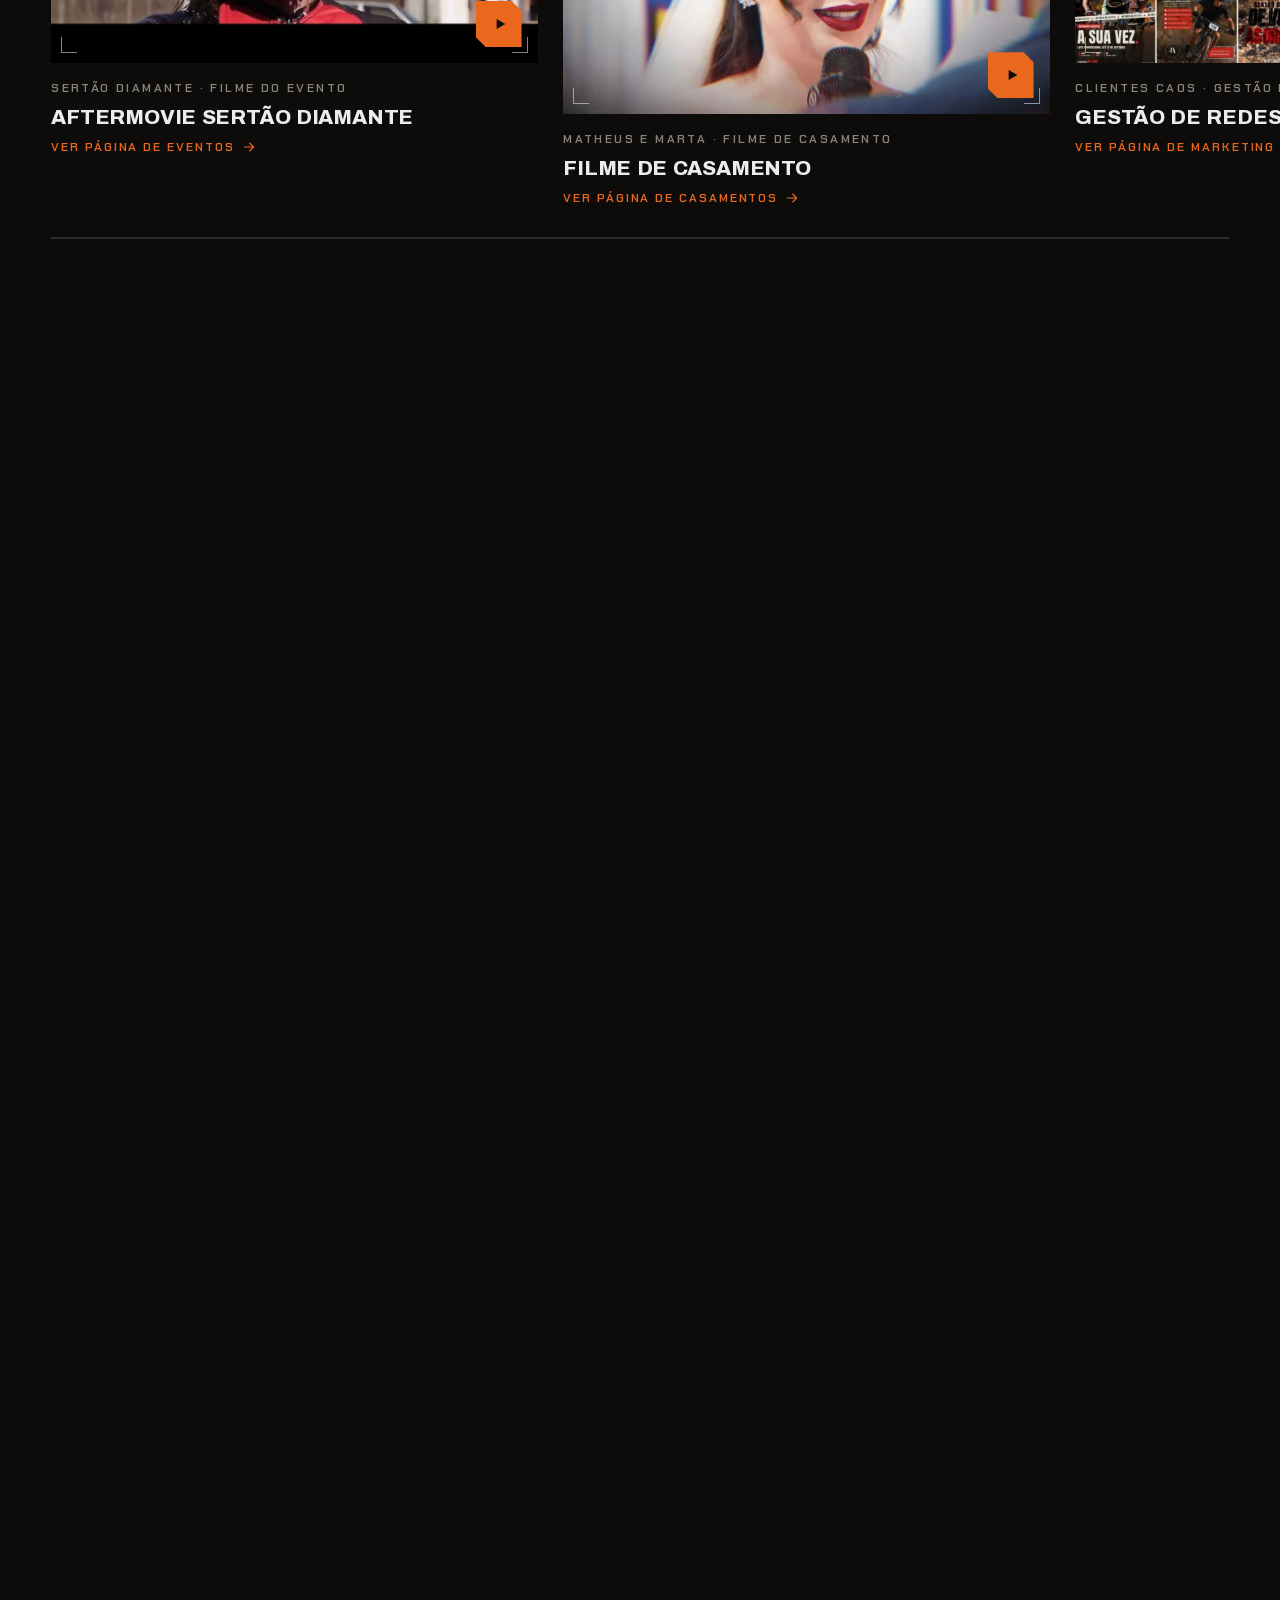
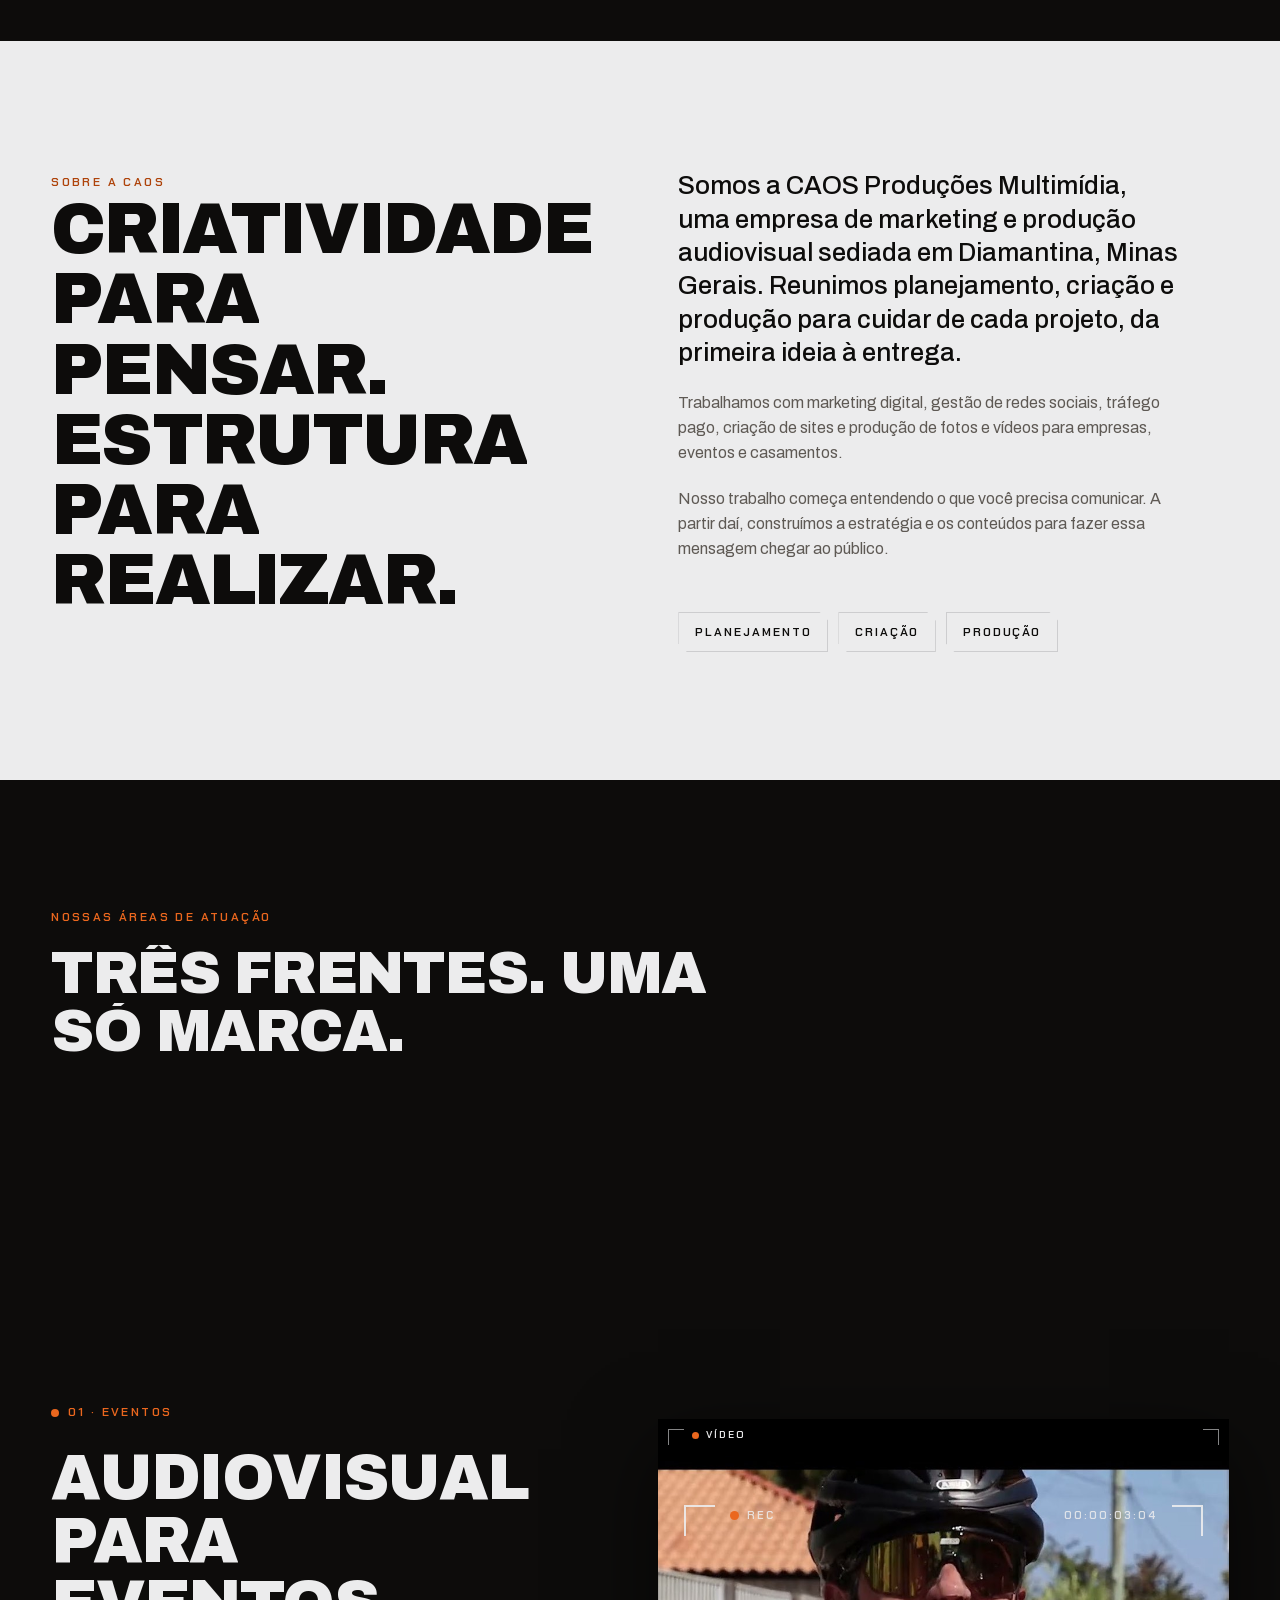
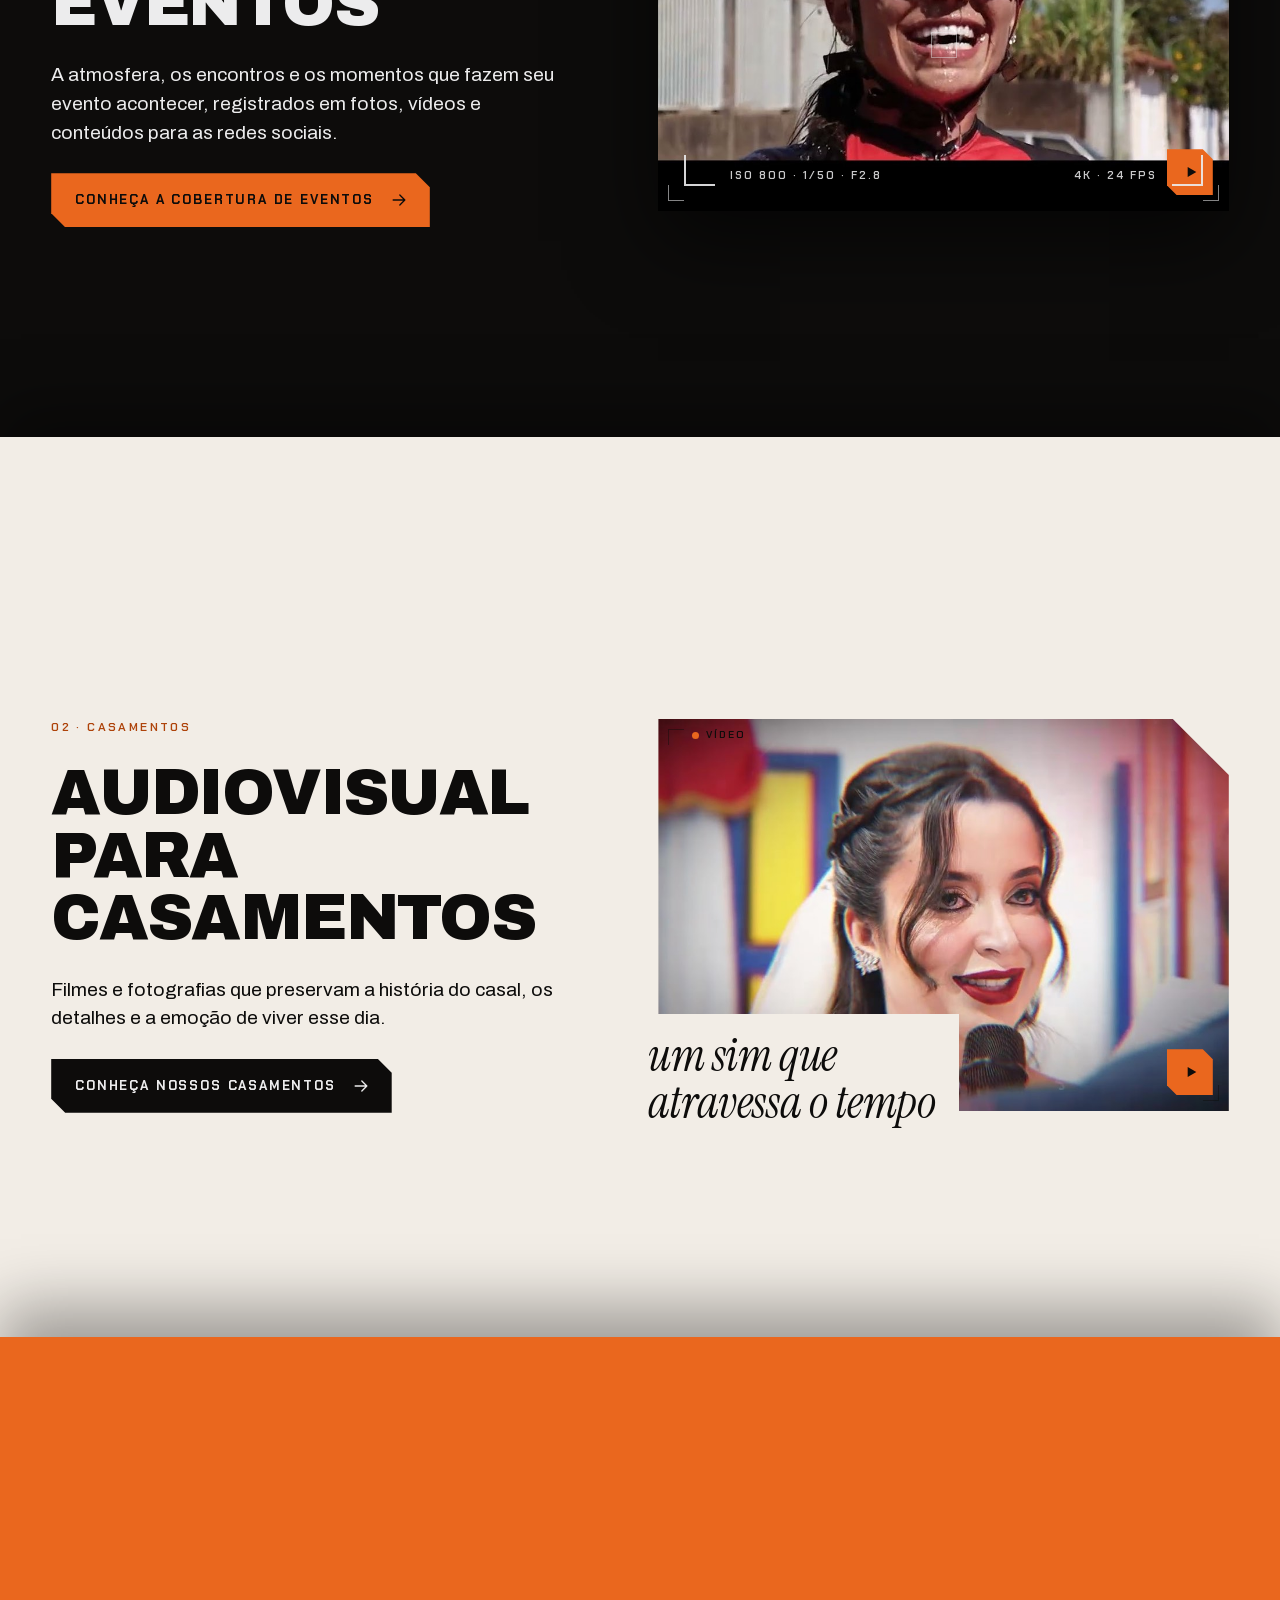
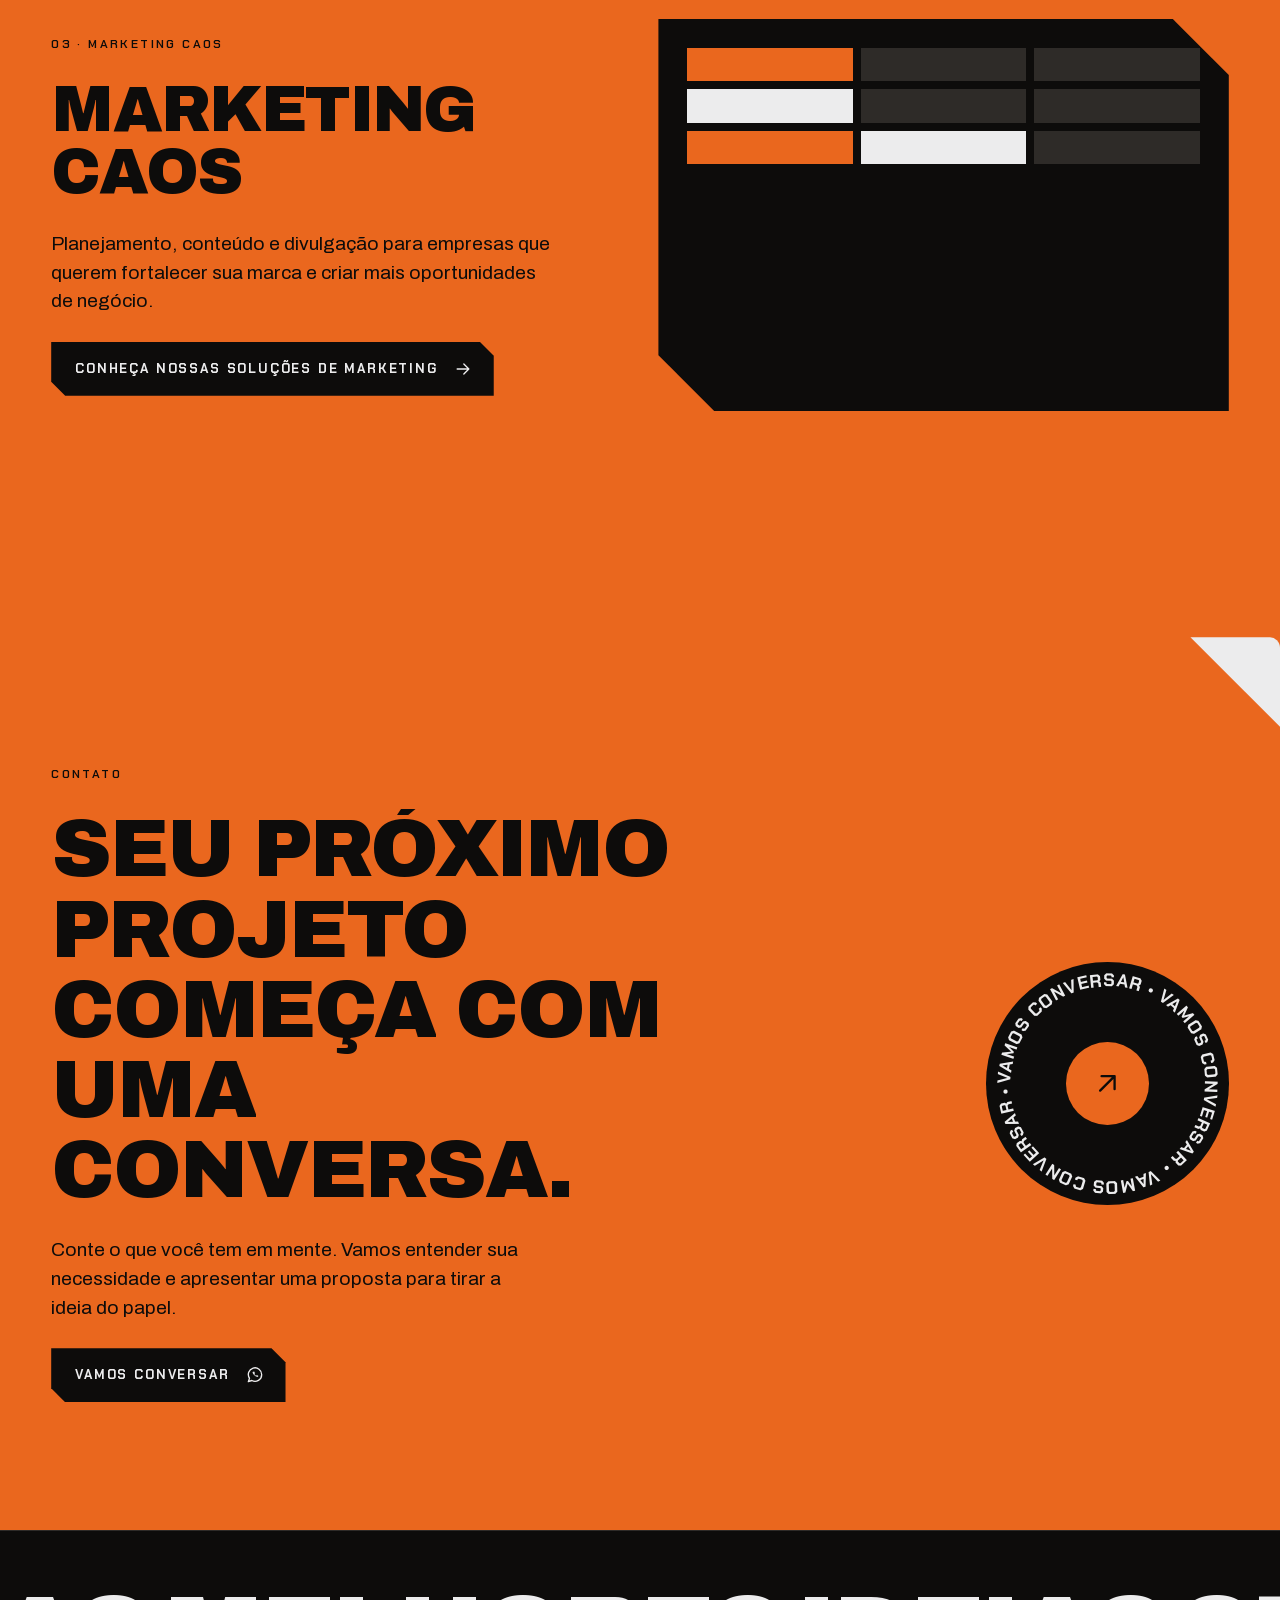
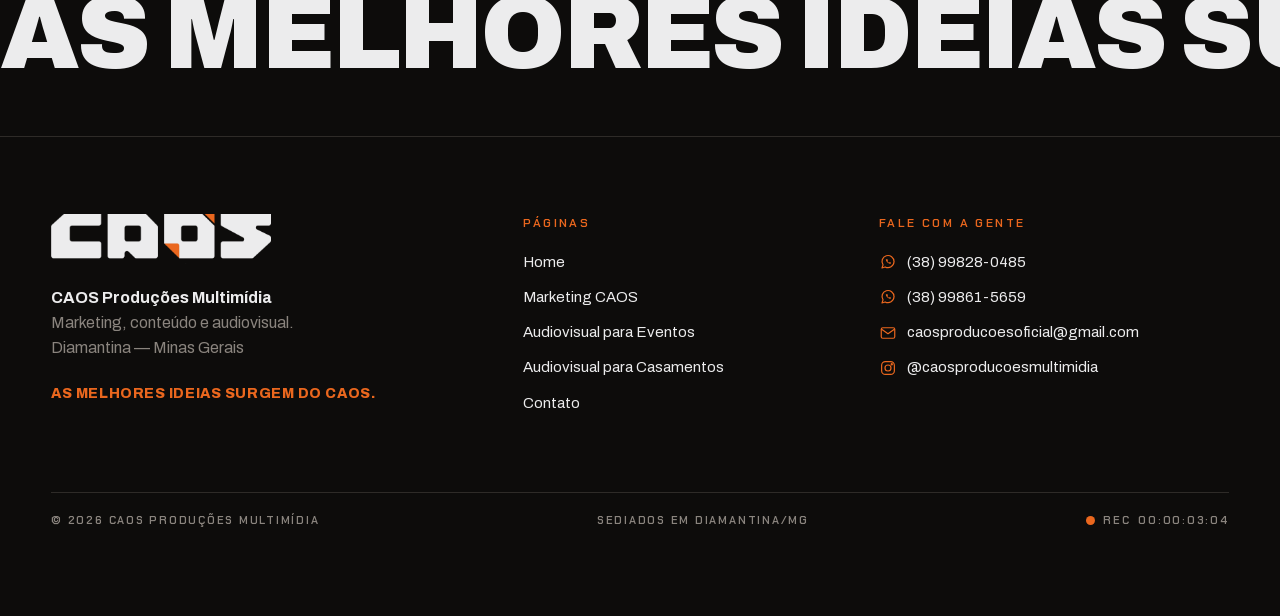
==== commit 00dc5ba2: "Eventos: remove o quadro Cobertura fotográfica (volta quando houver fotos) Co-Authored-By: Claude So" ====
--- a/index.html
+++ b/index.html
@@ -38,7 +38,7 @@
 <main id="conteudo">
 
 <section class="hero sec sec--dark" data-sec data-hero>
-  <div class="hero__cols" aria-hidden="true"><div class="hcol hcol--0"><div class="hcol__t"><div class="hcol__i"><div class="frame " data-v="0" data-tipo="video"><img src="/assets/img/portfolio/aftermovie-sertao.jpg" alt="Aftermovie Sertão Diamante · Sertão Diamante" loading="lazy" decoding="async"><i class="fc tl"></i><i class="fc tr"></i><i class="fc bl"></i><i class="fc br"></i><span class="frame__rec"><b></b>VÍDEO</span><span class="frame__play"><svg class="ico" viewBox="0 0 24 24" fill="none" stroke="currentColor" stroke-width="1.6" stroke-linecap="round" stroke-linejoin="round" aria-hidden="true"><path d="M7 4.5v15l13-7.5Z" fill="currentColor" stroke="none"/></svg></span></div></div><div class="hcol__i"><div class="frame " data-v="1" data-tipo="video"><img src="/assets/img/portfolio/evento-fad.jpg" alt="Aftermovie FAD · FAD" loading="lazy" decoding="async"><i class="fc tl"></i><i class="fc tr"></i><i class="fc bl"></i><i class="fc br"></i><span class="frame__rec"><b></b>VÍDEO</span><span class="frame__play"><svg class="ico" viewBox="0 0 24 24" fill="none" stroke="currentColor" stroke-width="1.6" stroke-linecap="round" stroke-linejoin="round" aria-hidden="true"><path d="M7 4.5v15l13-7.5Z" fill="currentColor" stroke="none"/></svg></span></div></div><div class="hcol__i"><div class="frame " data-v="2" data-tipo="foto"><span class="frame__ph"><img src="/assets/img/brand/simbolo.svg" alt="" class="sym" width="100" height="100" loading="lazy"></span><i class="fc tl"></i><i class="fc tr"></i><i class="fc bl"></i><i class="fc br"></i><span class="frame__rec"><b></b>FOTO</span></div></div><div class="hcol__i"><div class="frame " data-v="0" data-tipo="video"><img src="/assets/img/portfolio/aftermovie-sertao.jpg" alt="Aftermovie Sertão Diamante · Sertão Diamante" loading="lazy" decoding="async"><i class="fc tl"></i><i class="fc tr"></i><i class="fc bl"></i><i class="fc br"></i><span class="frame__rec"><b></b>VÍDEO</span><span class="frame__play"><svg class="ico" viewBox="0 0 24 24" fill="none" stroke="currentColor" stroke-width="1.6" stroke-linecap="round" stroke-linejoin="round" aria-hidden="true"><path d="M7 4.5v15l13-7.5Z" fill="currentColor" stroke="none"/></svg></span></div></div><div class="hcol__i"><div class="frame " data-v="1" data-tipo="video"><img src="/assets/img/portfolio/evento-fad.jpg" alt="Aftermovie FAD · FAD" loading="lazy" decoding="async"><i class="fc tl"></i><i class="fc tr"></i><i class="fc bl"></i><i class="fc br"></i><span class="frame__rec"><b></b>VÍDEO</span><span class="frame__play"><svg class="ico" viewBox="0 0 24 24" fill="none" stroke="currentColor" stroke-width="1.6" stroke-linecap="round" stroke-linejoin="round" aria-hidden="true"><path d="M7 4.5v15l13-7.5Z" fill="currentColor" stroke="none"/></svg></span></div></div><div class="hcol__i"><div class="frame " data-v="2" data-tipo="foto"><span class="frame__ph"><img src="/assets/img/brand/simbolo.svg" alt="" class="sym" width="100" height="100" loading="lazy"></span><i class="fc tl"></i><i class="fc tr"></i><i class="fc bl"></i><i class="fc br"></i><span class="frame__rec"><b></b>FOTO</span></div></div></div></div><div class="hcol hcol--1"><div class="hcol__t"><div class="hcol__i"><div class="frame " data-v="1" data-tipo="video"><img src="/assets/img/portfolio/filme-matheus-marta.jpg" alt="Filme de casamento · Matheus e Marta" loading="lazy" decoding="async"><i class="fc tl"></i><i class="fc tr"></i><i class="fc bl"></i><i class="fc br"></i><span class="frame__rec"><b></b>VÍDEO</span><span class="frame__play"><svg class="ico" viewBox="0 0 24 24" fill="none" stroke="currentColor" stroke-width="1.6" stroke-linecap="round" stroke-linejoin="round" aria-hidden="true"><path d="M7 4.5v15l13-7.5Z" fill="currentColor" stroke="none"/></svg></span></div></div><div class="hcol__i"><div class="frame " data-v="1" data-tipo="foto"><img src="/assets/img/portfolio/casamento-saida-igreja.jpg" alt="Cerimônia e saída da igreja · Casal a confirmar" loading="lazy" decoding="async"><i class="fc tl"></i><i class="fc tr"></i><i class="fc bl"></i><i class="fc br"></i><span class="frame__rec"><b></b>FOTO</span></div></div><div class="hcol__i"><div class="frame " data-v="1" data-tipo="video"><img src="/assets/img/portfolio/casamento-prewedding.jpg" alt="Pré-wedding · João e Alice" loading="lazy" decoding="async"><i class="fc tl"></i><i class="fc tr"></i><i class="fc bl"></i><i class="fc br"></i><span class="frame__rec"><b></b>VÍDEO</span><span class="frame__play"><svg class="ico" viewBox="0 0 24 24" fill="none" stroke="currentColor" stroke-width="1.6" stroke-linecap="round" stroke-linejoin="round" aria-hidden="true"><path d="M7 4.5v15l13-7.5Z" fill="currentColor" stroke="none"/></svg></span></div></div><div class="hcol__i"><div class="frame " data-v="1" data-tipo="video"><img src="/assets/img/portfolio/filme-matheus-marta.jpg" alt="Filme de casamento · Matheus e Marta" loading="lazy" decoding="async"><i class="fc tl"></i><i class="fc tr"></i><i class="fc bl"></i><i class="fc br"></i><span class="frame__rec"><b></b>VÍDEO</span><span class="frame__play"><svg class="ico" viewBox="0 0 24 24" fill="none" stroke="currentColor" stroke-width="1.6" stroke-linecap="round" stroke-linejoin="round" aria-hidden="true"><path d="M7 4.5v15l13-7.5Z" fill="currentColor" stroke="none"/></svg></span></div></div><div class="hcol__i"><div class="frame " data-v="1" data-tipo="foto"><img src="/assets/img/portfolio/casamento-saida-igreja.jpg" alt="Cerimônia e saída da igreja · Casal a confirmar" loading="lazy" decoding="async"><i class="fc tl"></i><i class="fc tr"></i><i class="fc bl"></i><i class="fc br"></i><span class="frame__rec"><b></b>FOTO</span></div></div><div class="hcol__i"><div class="frame " data-v="1" data-tipo="video"><img src="/assets/img/portfolio/casamento-prewedding.jpg" alt="Pré-wedding · João e Alice" loading="lazy" decoding="async"><i class="fc tl"></i><i class="fc tr"></i><i class="fc bl"></i><i class="fc br"></i><span class="frame__rec"><b></b>VÍDEO</span><span class="frame__play"><svg class="ico" viewBox="0 0 24 24" fill="none" stroke="currentColor" stroke-width="1.6" stroke-linecap="round" stroke-linejoin="round" aria-hidden="true"><path d="M7 4.5v15l13-7.5Z" fill="currentColor" stroke="none"/></svg></span></div></div></div></div><div class="hcol hcol--2"><div class="hcol__t"><div class="hcol__i"><div class="frame " data-v="3" data-tipo="instagram"><img src="/assets/img/portfolio/insta-gestao-redes.jpg" alt="Gestão de redes sociais · Clientes CAOS" loading="lazy" decoding="async"><i class="fc tl"></i><i class="fc tr"></i><i class="fc bl"></i><i class="fc br"></i><span class="frame__rec"><b></b>INSTAGRAM</span></div></div><div class="hcol__i"><div class="frame " data-v="0" data-tipo="video"><img src="/assets/img/portfolio/institucional-sertaneja.jpg" alt="Vídeo institucional · Sertaneja" loading="lazy" decoding="async"><i class="fc tl"></i><i class="fc tr"></i><i class="fc bl"></i><i class="fc br"></i><span class="frame__rec"><b></b>VÍDEO</span><span class="frame__play"><svg class="ico" viewBox="0 0 24 24" fill="none" stroke="currentColor" stroke-width="1.6" stroke-linecap="round" stroke-linejoin="round" aria-hidden="true"><path d="M7 4.5v15l13-7.5Z" fill="currentColor" stroke="none"/></svg></span></div></div><div class="hcol__i"><div class="frame " data-v="2" data-tipo="foto"><span class="frame__ph"><img src="/assets/img/brand/simbolo.svg" alt="" class="sym" width="100" height="100" loading="lazy"></span><i class="fc tl"></i><i class="fc tr"></i><i class="fc bl"></i><i class="fc br"></i><span class="frame__rec"><b></b>FOTO</span></div></div><div class="hcol__i"><div class="frame " data-v="3" data-tipo="instagram"><img src="/assets/img/portfolio/insta-gestao-redes.jpg" alt="Gestão de redes sociais · Clientes CAOS" loading="lazy" decoding="async"><i class="fc tl"></i><i class="fc tr"></i><i class="fc bl"></i><i class="fc br"></i><span class="frame__rec"><b></b>INSTAGRAM</span></div></div><div class="hcol__i"><div class="frame " data-v="0" data-tipo="video"><img src="/assets/img/portfolio/institucional-sertaneja.jpg" alt="Vídeo institucional · Sertaneja" loading="lazy" decoding="async"><i class="fc tl"></i><i class="fc tr"></i><i class="fc bl"></i><i class="fc br"></i><span class="frame__rec"><b></b>VÍDEO</span><span class="frame__play"><svg class="ico" viewBox="0 0 24 24" fill="none" stroke="currentColor" stroke-width="1.6" stroke-linecap="round" stroke-linejoin="round" aria-hidden="true"><path d="M7 4.5v15l13-7.5Z" fill="currentColor" stroke="none"/></svg></span></div></div><div class="hcol__i"><div class="frame " data-v="2" data-tipo="foto"><span class="frame__ph"><img src="/assets/img/brand/simbolo.svg" alt="" class="sym" width="100" height="100" loading="lazy"></span><i class="fc tl"></i><i class="fc tr"></i><i class="fc bl"></i><i class="fc br"></i><span class="frame__rec"><b></b>FOTO</span></div></div></div></div></div>
+  <div class="hero__cols" aria-hidden="true"><div class="hcol hcol--0"><div class="hcol__t"><div class="hcol__i"><div class="frame " data-v="0" data-tipo="video"><img src="/assets/img/portfolio/aftermovie-sertao.jpg" alt="Aftermovie Sertão Diamante · Sertão Diamante" loading="lazy" decoding="async"><i class="fc tl"></i><i class="fc tr"></i><i class="fc bl"></i><i class="fc br"></i><span class="frame__rec"><b></b>VÍDEO</span><span class="frame__play"><svg class="ico" viewBox="0 0 24 24" fill="none" stroke="currentColor" stroke-width="1.6" stroke-linecap="round" stroke-linejoin="round" aria-hidden="true"><path d="M7 4.5v15l13-7.5Z" fill="currentColor" stroke="none"/></svg></span></div></div><div class="hcol__i"><div class="frame " data-v="1" data-tipo="video"><img src="/assets/img/portfolio/evento-fad.jpg" alt="Aftermovie FAD · FAD" loading="lazy" decoding="async"><i class="fc tl"></i><i class="fc tr"></i><i class="fc bl"></i><i class="fc br"></i><span class="frame__rec"><b></b>VÍDEO</span><span class="frame__play"><svg class="ico" viewBox="0 0 24 24" fill="none" stroke="currentColor" stroke-width="1.6" stroke-linecap="round" stroke-linejoin="round" aria-hidden="true"><path d="M7 4.5v15l13-7.5Z" fill="currentColor" stroke="none"/></svg></span></div></div><div class="hcol__i"><div class="frame " data-v="1" data-tipo="video"><img src="/assets/img/portfolio/filme-matheus-marta.jpg" alt="Filme de casamento · Matheus e Marta" loading="lazy" decoding="async"><i class="fc tl"></i><i class="fc tr"></i><i class="fc bl"></i><i class="fc br"></i><span class="frame__rec"><b></b>VÍDEO</span><span class="frame__play"><svg class="ico" viewBox="0 0 24 24" fill="none" stroke="currentColor" stroke-width="1.6" stroke-linecap="round" stroke-linejoin="round" aria-hidden="true"><path d="M7 4.5v15l13-7.5Z" fill="currentColor" stroke="none"/></svg></span></div></div><div class="hcol__i"><div class="frame " data-v="0" data-tipo="video"><img src="/assets/img/portfolio/aftermovie-sertao.jpg" alt="Aftermovie Sertão Diamante · Sertão Diamante" loading="lazy" decoding="async"><i class="fc tl"></i><i class="fc tr"></i><i class="fc bl"></i><i class="fc br"></i><span class="frame__rec"><b></b>VÍDEO</span><span class="frame__play"><svg class="ico" viewBox="0 0 24 24" fill="none" stroke="currentColor" stroke-width="1.6" stroke-linecap="round" stroke-linejoin="round" aria-hidden="true"><path d="M7 4.5v15l13-7.5Z" fill="currentColor" stroke="none"/></svg></span></div></div><div class="hcol__i"><div class="frame " data-v="1" data-tipo="video"><img src="/assets/img/portfolio/evento-fad.jpg" alt="Aftermovie FAD · FAD" loading="lazy" decoding="async"><i class="fc tl"></i><i class="fc tr"></i><i class="fc bl"></i><i class="fc br"></i><span class="frame__rec"><b></b>VÍDEO</span><span class="frame__play"><svg class="ico" viewBox="0 0 24 24" fill="none" stroke="currentColor" stroke-width="1.6" stroke-linecap="round" stroke-linejoin="round" aria-hidden="true"><path d="M7 4.5v15l13-7.5Z" fill="currentColor" stroke="none"/></svg></span></div></div><div class="hcol__i"><div class="frame " data-v="1" data-tipo="video"><img src="/assets/img/portfolio/filme-matheus-marta.jpg" alt="Filme de casamento · Matheus e Marta" loading="lazy" decoding="async"><i class="fc tl"></i><i class="fc tr"></i><i class="fc bl"></i><i class="fc br"></i><span class="frame__rec"><b></b>VÍDEO</span><span class="frame__play"><svg class="ico" viewBox="0 0 24 24" fill="none" stroke="currentColor" stroke-width="1.6" stroke-linecap="round" stroke-linejoin="round" aria-hidden="true"><path d="M7 4.5v15l13-7.5Z" fill="currentColor" stroke="none"/></svg></span></div></div></div></div><div class="hcol hcol--1"><div class="hcol__t"><div class="hcol__i"><div class="frame " data-v="1" data-tipo="foto"><img src="/assets/img/portfolio/casamento-saida-igreja.jpg" alt="Cerimônia e saída da igreja · Casal a confirmar" loading="lazy" decoding="async"><i class="fc tl"></i><i class="fc tr"></i><i class="fc bl"></i><i class="fc br"></i><span class="frame__rec"><b></b>FOTO</span></div></div><div class="hcol__i"><div class="frame " data-v="1" data-tipo="video"><img src="/assets/img/portfolio/casamento-prewedding.jpg" alt="Pré-wedding · João e Alice" loading="lazy" decoding="async"><i class="fc tl"></i><i class="fc tr"></i><i class="fc bl"></i><i class="fc br"></i><span class="frame__rec"><b></b>VÍDEO</span><span class="frame__play"><svg class="ico" viewBox="0 0 24 24" fill="none" stroke="currentColor" stroke-width="1.6" stroke-linecap="round" stroke-linejoin="round" aria-hidden="true"><path d="M7 4.5v15l13-7.5Z" fill="currentColor" stroke="none"/></svg></span></div></div><div class="hcol__i"><div class="frame " data-v="3" data-tipo="instagram"><img src="/assets/img/portfolio/insta-gestao-redes.jpg" alt="Gestão de redes sociais · Clientes CAOS" loading="lazy" decoding="async"><i class="fc tl"></i><i class="fc tr"></i><i class="fc bl"></i><i class="fc br"></i><span class="frame__rec"><b></b>INSTAGRAM</span></div></div><div class="hcol__i"><div class="frame " data-v="1" data-tipo="foto"><img src="/assets/img/portfolio/casamento-saida-igreja.jpg" alt="Cerimônia e saída da igreja · Casal a confirmar" loading="lazy" decoding="async"><i class="fc tl"></i><i class="fc tr"></i><i class="fc bl"></i><i class="fc br"></i><span class="frame__rec"><b></b>FOTO</span></div></div><div class="hcol__i"><div class="frame " data-v="1" data-tipo="video"><img src="/assets/img/portfolio/casamento-prewedding.jpg" alt="Pré-wedding · João e Alice" loading="lazy" decoding="async"><i class="fc tl"></i><i class="fc tr"></i><i class="fc bl"></i><i class="fc br"></i><span class="frame__rec"><b></b>VÍDEO</span><span class="frame__play"><svg class="ico" viewBox="0 0 24 24" fill="none" stroke="currentColor" stroke-width="1.6" stroke-linecap="round" stroke-linejoin="round" aria-hidden="true"><path d="M7 4.5v15l13-7.5Z" fill="currentColor" stroke="none"/></svg></span></div></div><div class="hcol__i"><div class="frame " data-v="3" data-tipo="instagram"><img src="/assets/img/portfolio/insta-gestao-redes.jpg" alt="Gestão de redes sociais · Clientes CAOS" loading="lazy" decoding="async"><i class="fc tl"></i><i class="fc tr"></i><i class="fc bl"></i><i class="fc br"></i><span class="frame__rec"><b></b>INSTAGRAM</span></div></div></div></div><div class="hcol hcol--2"><div class="hcol__t"><div class="hcol__i"><div class="frame " data-v="0" data-tipo="video"><img src="/assets/img/portfolio/institucional-sertaneja.jpg" alt="Vídeo institucional · Sertaneja" loading="lazy" decoding="async"><i class="fc tl"></i><i class="fc tr"></i><i class="fc bl"></i><i class="fc br"></i><span class="frame__rec"><b></b>VÍDEO</span><span class="frame__play"><svg class="ico" viewBox="0 0 24 24" fill="none" stroke="currentColor" stroke-width="1.6" stroke-linecap="round" stroke-linejoin="round" aria-hidden="true"><path d="M7 4.5v15l13-7.5Z" fill="currentColor" stroke="none"/></svg></span></div></div><div class="hcol__i"><div class="frame " data-v="2" data-tipo="foto"><span class="frame__ph"><img src="/assets/img/brand/simbolo.svg" alt="" class="sym" width="100" height="100" loading="lazy"></span><i class="fc tl"></i><i class="fc tr"></i><i class="fc bl"></i><i class="fc br"></i><span class="frame__rec"><b></b>FOTO</span></div></div><div class="hcol__i"><div class="frame " data-v="0" data-tipo="video"><img src="/assets/img/portfolio/aftermovie-sertao.jpg" alt="Aftermovie Sertão Diamante · Sertão Diamante" loading="lazy" decoding="async"><i class="fc tl"></i><i class="fc tr"></i><i class="fc bl"></i><i class="fc br"></i><span class="frame__rec"><b></b>VÍDEO</span><span class="frame__play"><svg class="ico" viewBox="0 0 24 24" fill="none" stroke="currentColor" stroke-width="1.6" stroke-linecap="round" stroke-linejoin="round" aria-hidden="true"><path d="M7 4.5v15l13-7.5Z" fill="currentColor" stroke="none"/></svg></span></div></div><div class="hcol__i"><div class="frame " data-v="0" data-tipo="video"><img src="/assets/img/portfolio/institucional-sertaneja.jpg" alt="Vídeo institucional · Sertaneja" loading="lazy" decoding="async"><i class="fc tl"></i><i class="fc tr"></i><i class="fc bl"></i><i class="fc br"></i><span class="frame__rec"><b></b>VÍDEO</span><span class="frame__play"><svg class="ico" viewBox="0 0 24 24" fill="none" stroke="currentColor" stroke-width="1.6" stroke-linecap="round" stroke-linejoin="round" aria-hidden="true"><path d="M7 4.5v15l13-7.5Z" fill="currentColor" stroke="none"/></svg></span></div></div><div class="hcol__i"><div class="frame " data-v="2" data-tipo="foto"><span class="frame__ph"><img src="/assets/img/brand/simbolo.svg" alt="" class="sym" width="100" height="100" loading="lazy"></span><i class="fc tl"></i><i class="fc tr"></i><i class="fc bl"></i><i class="fc br"></i><span class="frame__rec"><b></b>FOTO</span></div></div><div class="hcol__i"><div class="frame " data-v="0" data-tipo="video"><img src="/assets/img/portfolio/aftermovie-sertao.jpg" alt="Aftermovie Sertão Diamante · Sertão Diamante" loading="lazy" decoding="async"><i class="fc tl"></i><i class="fc tr"></i><i class="fc bl"></i><i class="fc br"></i><span class="frame__rec"><b></b>VÍDEO</span><span class="frame__play"><svg class="ico" viewBox="0 0 24 24" fill="none" stroke="currentColor" stroke-width="1.6" stroke-linecap="round" stroke-linejoin="round" aria-hidden="true"><path d="M7 4.5v15l13-7.5Z" fill="currentColor" stroke="none"/></svg></span></div></div></div></div></div>
   <div class="hero__veil"></div>
   <canvas class="hero__canvas" data-chaos-canvas aria-hidden="true"></canvas>
   <div class="vf" aria-hidden="true">
@@ -64,9 +64,6 @@
     <div class="hs__track" data-hs-track><article class="hs__card" data-cursor="Ver">
   <button type="button" class="work__open" data-open="aftermovie-evento" aria-label="Abrir Aftermovie Sertão Diamante"><div class="frame " data-v="0" data-tipo="video"><img src="/assets/img/portfolio/aftermovie-sertao.jpg" alt="Aftermovie Sertão Diamante · Sertão Diamante" loading="lazy" decoding="async"><i class="fc tl"></i><i class="fc tr"></i><i class="fc bl"></i><i class="fc br"></i><span class="frame__rec"><b></b>VÍDEO</span><span class="frame__play"><svg class="ico" viewBox="0 0 24 24" fill="none" stroke="currentColor" stroke-width="1.6" stroke-linecap="round" stroke-linejoin="round" aria-hidden="true"><path d="M7 4.5v15l13-7.5Z" fill="currentColor" stroke="none"/></svg></span></div></button>
   <div class="hs__meta"><span class="lbl">Sertão Diamante · Filme do evento</span><h3>Aftermovie Sertão Diamante</h3>
-  <a class="tlink" href="/eventos/">Ver página de eventos <svg class="ico" viewBox="0 0 24 24" fill="none" stroke="currentColor" stroke-width="1.6" stroke-linecap="round" stroke-linejoin="round" aria-hidden="true"><path d="M5 12h14M13 6l6 6-6 6"/></svg></a></div></article><article class="hs__card" data-cursor="Ver">
-  <button type="button" class="work__open" data-open="evento-corporativo" aria-label="Abrir Cobertura fotográfica"><div class="frame " data-v="2" data-tipo="foto"><span class="frame__ph"><img src="/assets/img/brand/simbolo.svg" alt="" class="sym" width="100" height="100" loading="lazy"></span><i class="fc tl"></i><i class="fc tr"></i><i class="fc bl"></i><i class="fc br"></i><span class="frame__rec"><b></b>FOTO</span></div></button>
-  <div class="hs__meta"><span class="lbl">Cliente a confirmar · Fotografia de evento</span><h3>Cobertura fotográfica</h3>
   <a class="tlink" href="/eventos/">Ver página de eventos <svg class="ico" viewBox="0 0 24 24" fill="none" stroke="currentColor" stroke-width="1.6" stroke-linecap="round" stroke-linejoin="round" aria-hidden="true"><path d="M5 12h14M13 6l6 6-6 6"/></svg></a></div></article><article class="hs__card" data-cursor="Ver">
   <button type="button" class="work__open" data-open="casamento-filme-1" aria-label="Abrir Filme de casamento"><div class="frame " data-v="1" data-tipo="video"><img src="/assets/img/portfolio/filme-matheus-marta.jpg" alt="Filme de casamento · Matheus e Marta" loading="lazy" decoding="async"><i class="fc tl"></i><i class="fc tr"></i><i class="fc bl"></i><i class="fc br"></i><span class="frame__rec"><b></b>VÍDEO</span><span class="frame__play"><svg class="ico" viewBox="0 0 24 24" fill="none" stroke="currentColor" stroke-width="1.6" stroke-linecap="round" stroke-linejoin="round" aria-hidden="true"><path d="M7 4.5v15l13-7.5Z" fill="currentColor" stroke="none"/></svg></span></div></button>
   <div class="hs__meta"><span class="lbl">Matheus e Marta · Filme de casamento</span><h3>Filme de casamento</h3>
@@ -183,7 +180,7 @@
   <button class="lightbox__nav prev" type="button" data-prev aria-label="Anterior"><svg class="ico" viewBox="0 0 24 24" fill="none" stroke="currentColor" stroke-width="1.6" stroke-linecap="round" stroke-linejoin="round" aria-hidden="true"><path d="M5 12h14M13 6l6 6-6 6"/></svg></button>
   <button class="lightbox__nav next" type="button" data-next aria-label="Próximo"><svg class="ico" viewBox="0 0 24 24" fill="none" stroke="currentColor" stroke-width="1.6" stroke-linecap="round" stroke-linejoin="round" aria-hidden="true"><path d="M5 12h14M13 6l6 6-6 6"/></svg></button>
 </div>
-<script type="application/json" id="works-data">{"aftermovie-evento": {"id": "aftermovie-evento", "frente": "eventos", "tipo": "video", "titulo": "Aftermovie Sertão Diamante", "cliente": "Sertão Diamante", "servico": "Filme do evento", "descricao": "Os principais acontecimentos e a atmosfera do evento em um só filme.", "capa": "/assets/img/portfolio/aftermovie-sertao.jpg", "youtube": "etzBxqLYMFM", "destaque": true}, "aftermovie-fad": {"id": "aftermovie-fad", "frente": "eventos", "tipo": "video", "titulo": "Aftermovie FAD", "cliente": "FAD", "servico": "Filme do evento", "descricao": "Os principais acontecimentos e a atmosfera do evento em um só filme.", "capa": "/assets/img/portfolio/evento-fad.jpg", "youtube": "pu70f4T4Mtc"}, "evento-corporativo": {"id": "evento-corporativo", "frente": "eventos", "tipo": "foto", "titulo": "Cobertura fotográfica", "cliente": "Cliente a confirmar", "servico": "Fotografia de evento", "descricao": "Público, atrações, estrutura e bastidores em uma galeria completa.", "capa": "", "destaque": true}, "casamento-filme-1": {"id": "casamento-filme-1", "frente": "casamentos", "tipo": "video", "titulo": "Filme de casamento", "cliente": "Matheus e Marta", "servico": "Filme de casamento", "descricao": "Uma narrativa que conecta os momentos e a emoção do dia.", "capa": "/assets/img/portfolio/filme-matheus-marta.jpg", "destaque": true, "youtube": "ptnm9Niu5Jw"}, "casamento-fotos-1": {"id": "casamento-fotos-1", "frente": "casamentos", "tipo": "foto", "titulo": "Cerimônia e saída da igreja", "cliente": "Casal a confirmar", "servico": "Fotografia de casamento", "descricao": "O casal, os convidados e os detalhes da história de vocês.", "capa": "/assets/img/portfolio/casamento-saida-igreja.jpg"}, "casamento-prewedding": {"id": "casamento-prewedding", "frente": "casamentos", "tipo": "video", "titulo": "Pré-wedding", "cliente": "João e Alice", "servico": "Pré-wedding", "descricao": "A conexão de vocês registrada antes do grande dia.", "capa": "/assets/img/portfolio/casamento-prewedding.jpg", "youtube": "e2crN0yd5gg"}, "marketing-case-1": {"id": "marketing-case-1", "frente": "marketing", "tipo": "instagram", "titulo": "Gestão de redes sociais", "cliente": "Clientes CAOS", "servico": "Gestão de redes sociais", "descricao": "Planejamento de conteúdo, artes, vídeos e publicações para o Instagram de cada cliente.", "capa": "/assets/img/portfolio/insta-gestao-redes.jpg", "destaque": true}, "marketing-video-1": {"id": "marketing-video-1", "frente": "marketing", "tipo": "video", "titulo": "Vídeo institucional", "cliente": "Sertaneja", "servico": "Produção de fotos e vídeos", "descricao": "Apresentando produtos, equipe e estrutura com qualidade profissional.", "capa": "/assets/img/portfolio/institucional-sertaneja.jpg", "destaque": true, "youtube": "MZnS8lA_hLA"}, "marketing-campanha-1": {"id": "marketing-campanha-1", "frente": "marketing", "tipo": "foto", "titulo": "Campanha de lançamento", "cliente": "Cliente a confirmar", "servico": "Campanhas e ações de comunicação", "descricao": "Conceito, planejamento e materiais para uma data comercial.", "capa": ""}}</script>
+<script type="application/json" id="works-data">{"aftermovie-evento": {"id": "aftermovie-evento", "frente": "eventos", "tipo": "video", "titulo": "Aftermovie Sertão Diamante", "cliente": "Sertão Diamante", "servico": "Filme do evento", "descricao": "Os principais acontecimentos e a atmosfera do evento em um só filme.", "capa": "/assets/img/portfolio/aftermovie-sertao.jpg", "youtube": "etzBxqLYMFM", "destaque": true}, "aftermovie-fad": {"id": "aftermovie-fad", "frente": "eventos", "tipo": "video", "titulo": "Aftermovie FAD", "cliente": "FAD", "servico": "Filme do evento", "descricao": "Os principais acontecimentos e a atmosfera do evento em um só filme.", "capa": "/assets/img/portfolio/evento-fad.jpg", "youtube": "pu70f4T4Mtc"}, "casamento-filme-1": {"id": "casamento-filme-1", "frente": "casamentos", "tipo": "video", "titulo": "Filme de casamento", "cliente": "Matheus e Marta", "servico": "Filme de casamento", "descricao": "Uma narrativa que conecta os momentos e a emoção do dia.", "capa": "/assets/img/portfolio/filme-matheus-marta.jpg", "destaque": true, "youtube": "ptnm9Niu5Jw"}, "casamento-fotos-1": {"id": "casamento-fotos-1", "frente": "casamentos", "tipo": "foto", "titulo": "Cerimônia e saída da igreja", "cliente": "Casal a confirmar", "servico": "Fotografia de casamento", "descricao": "O casal, os convidados e os detalhes da história de vocês.", "capa": "/assets/img/portfolio/casamento-saida-igreja.jpg"}, "casamento-prewedding": {"id": "casamento-prewedding", "frente": "casamentos", "tipo": "video", "titulo": "Pré-wedding", "cliente": "João e Alice", "servico": "Pré-wedding", "descricao": "A conexão de vocês registrada antes do grande dia.", "capa": "/assets/img/portfolio/casamento-prewedding.jpg", "youtube": "e2crN0yd5gg"}, "marketing-case-1": {"id": "marketing-case-1", "frente": "marketing", "tipo": "instagram", "titulo": "Gestão de redes sociais", "cliente": "Clientes CAOS", "servico": "Gestão de redes sociais", "descricao": "Planejamento de conteúdo, artes, vídeos e publicações para o Instagram de cada cliente.", "capa": "/assets/img/portfolio/insta-gestao-redes.jpg", "destaque": true}, "marketing-video-1": {"id": "marketing-video-1", "frente": "marketing", "tipo": "video", "titulo": "Vídeo institucional", "cliente": "Sertaneja", "servico": "Produção de fotos e vídeos", "descricao": "Apresentando produtos, equipe e estrutura com qualidade profissional.", "capa": "/assets/img/portfolio/institucional-sertaneja.jpg", "destaque": true, "youtube": "MZnS8lA_hLA"}, "marketing-campanha-1": {"id": "marketing-campanha-1", "frente": "marketing", "tipo": "foto", "titulo": "Campanha de lançamento", "cliente": "Cliente a confirmar", "servico": "Campanhas e ações de comunicação", "descricao": "Conceito, planejamento e materiais para uma data comercial.", "capa": ""}}</script>
 <script>window.__CAOS_ANALYTICS={"ga4": "", "pixel": ""};</script>
 <script src="/assets/js/lenis.min.js" defer></script>
 <script src="/assets/js/app.js?v=1793987584" defer></script>
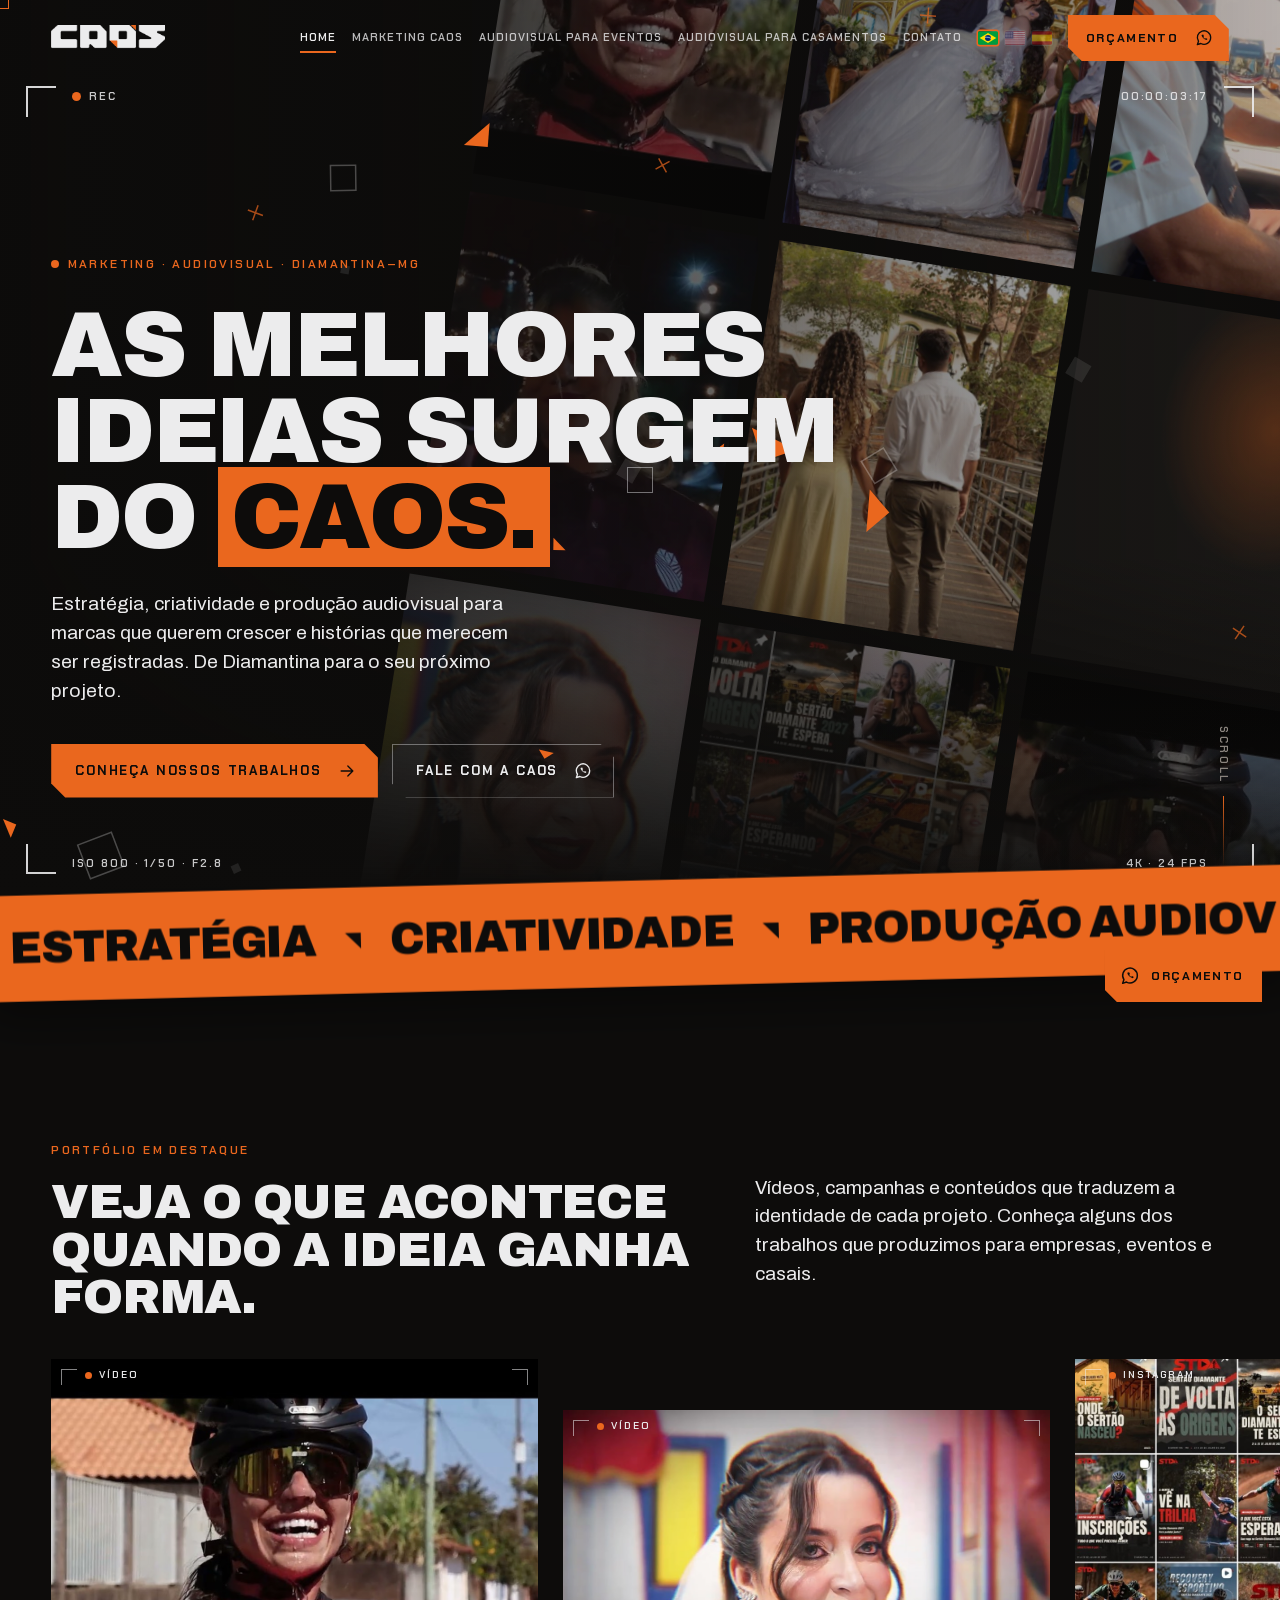
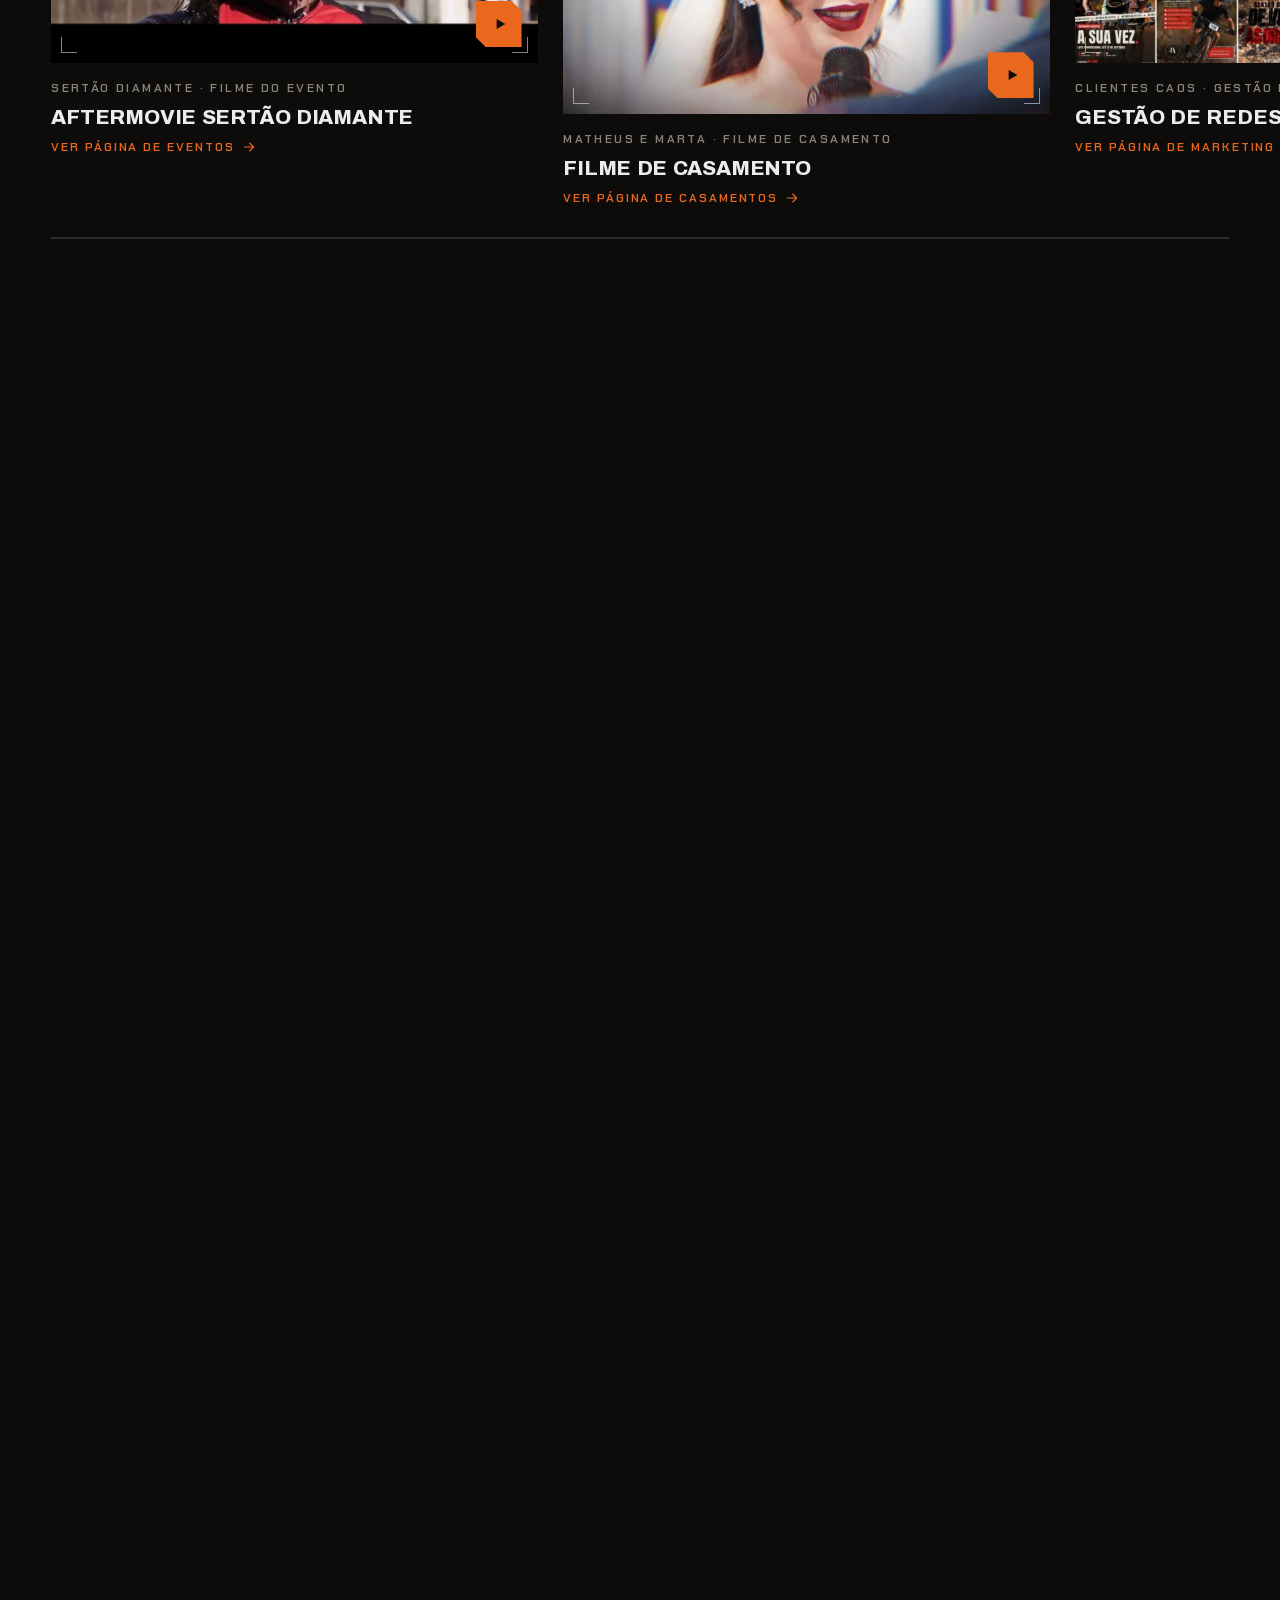
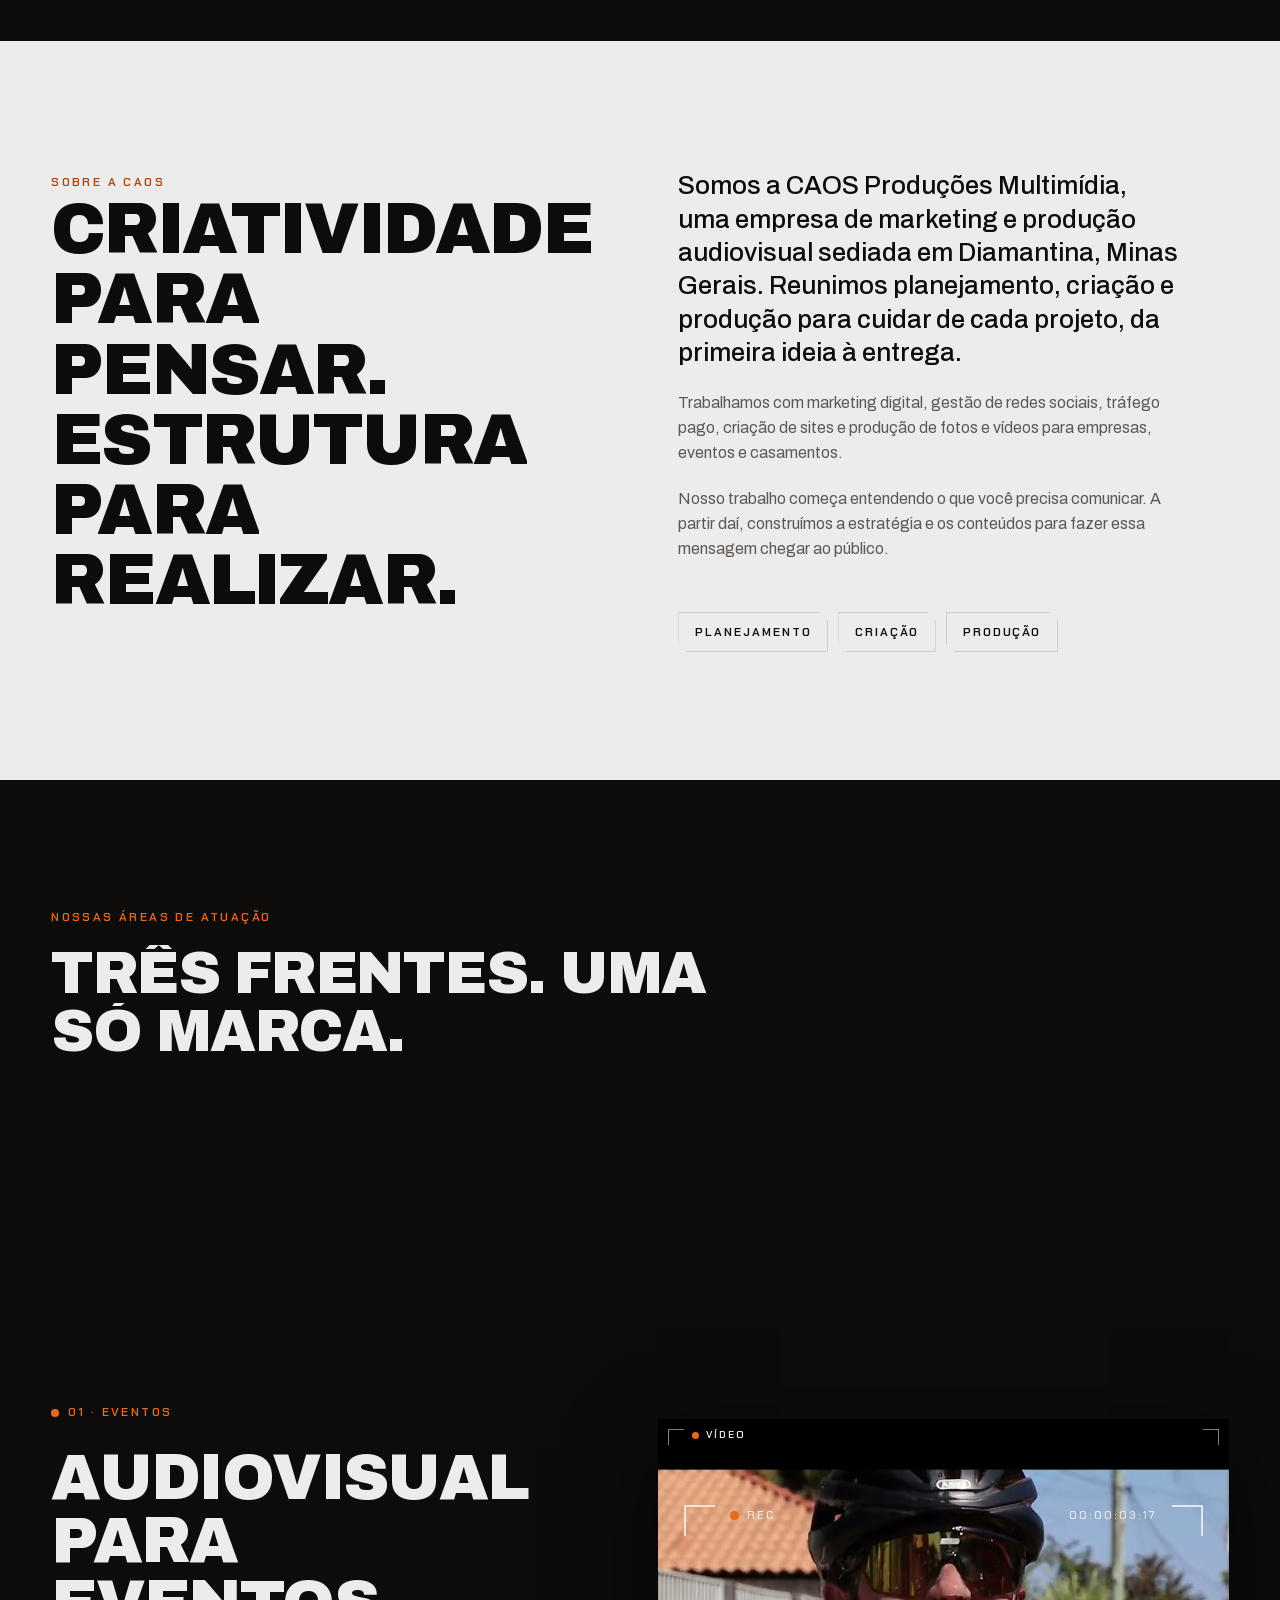
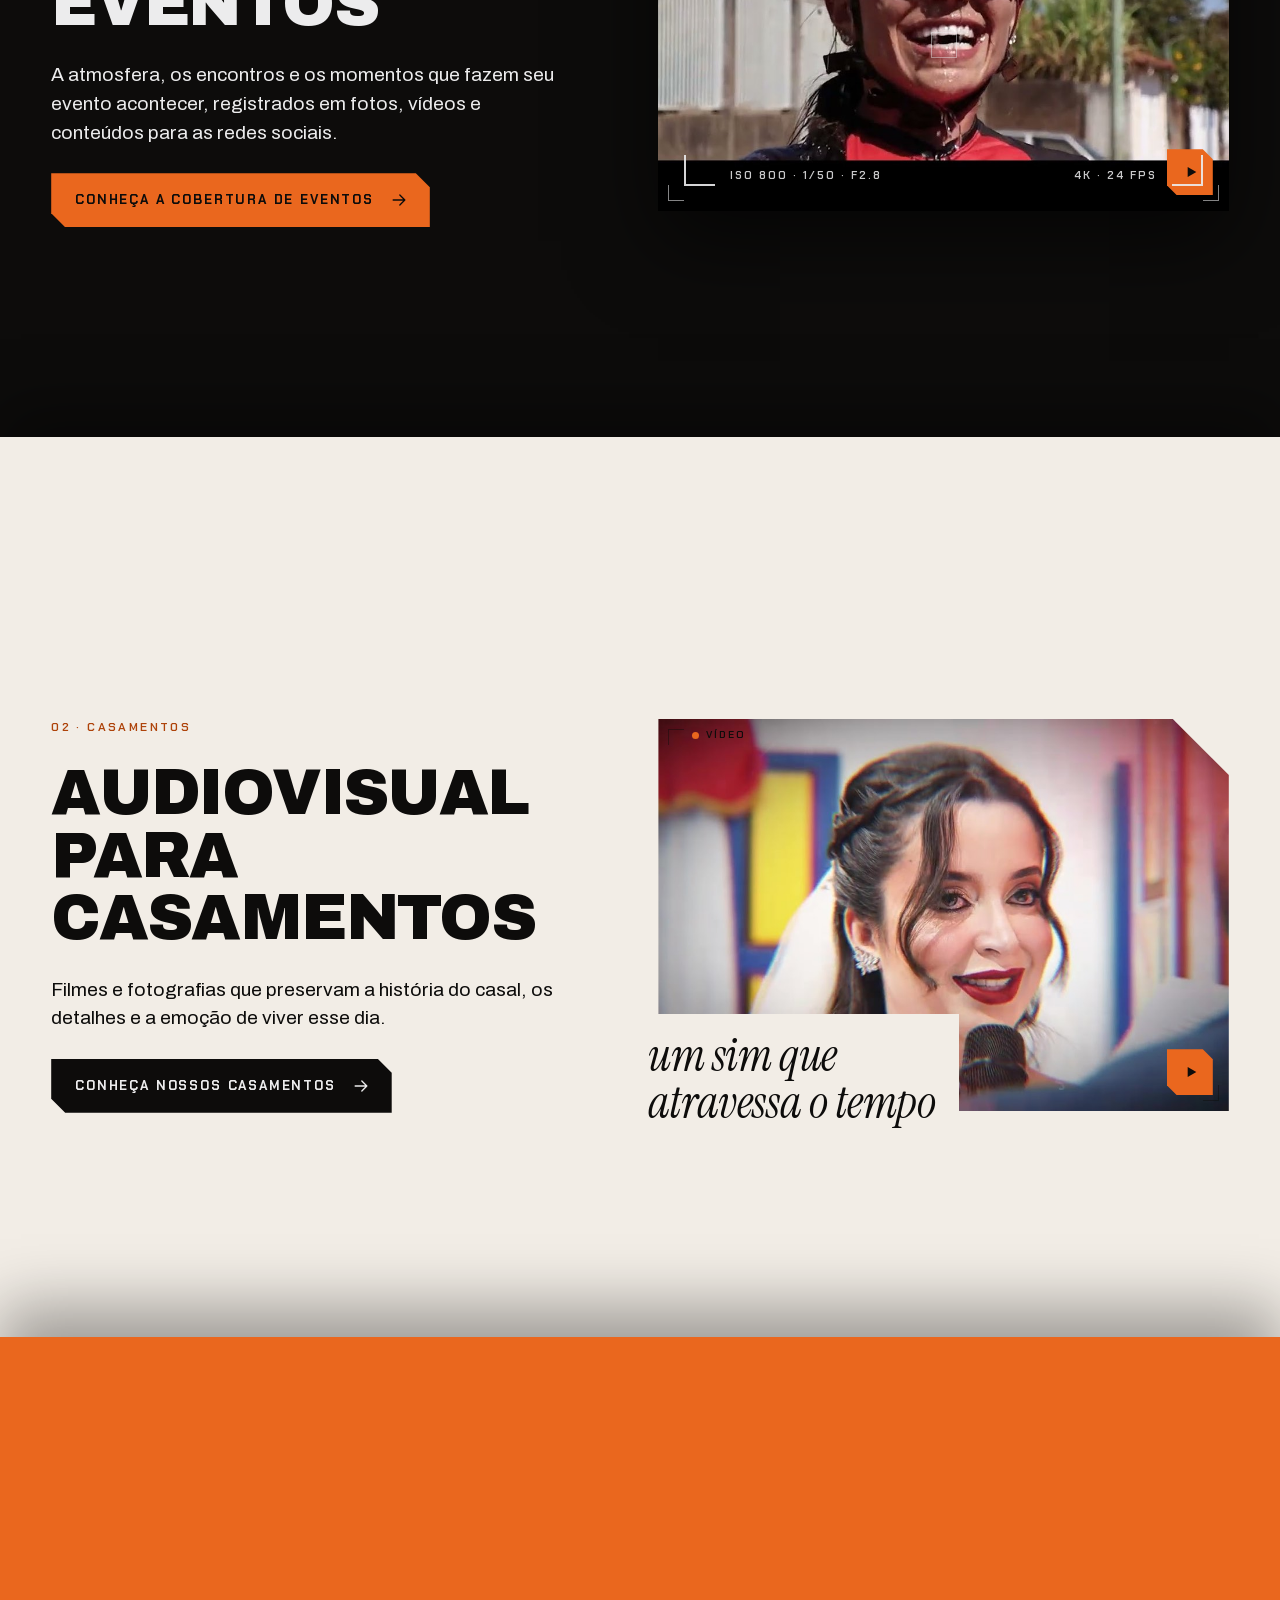
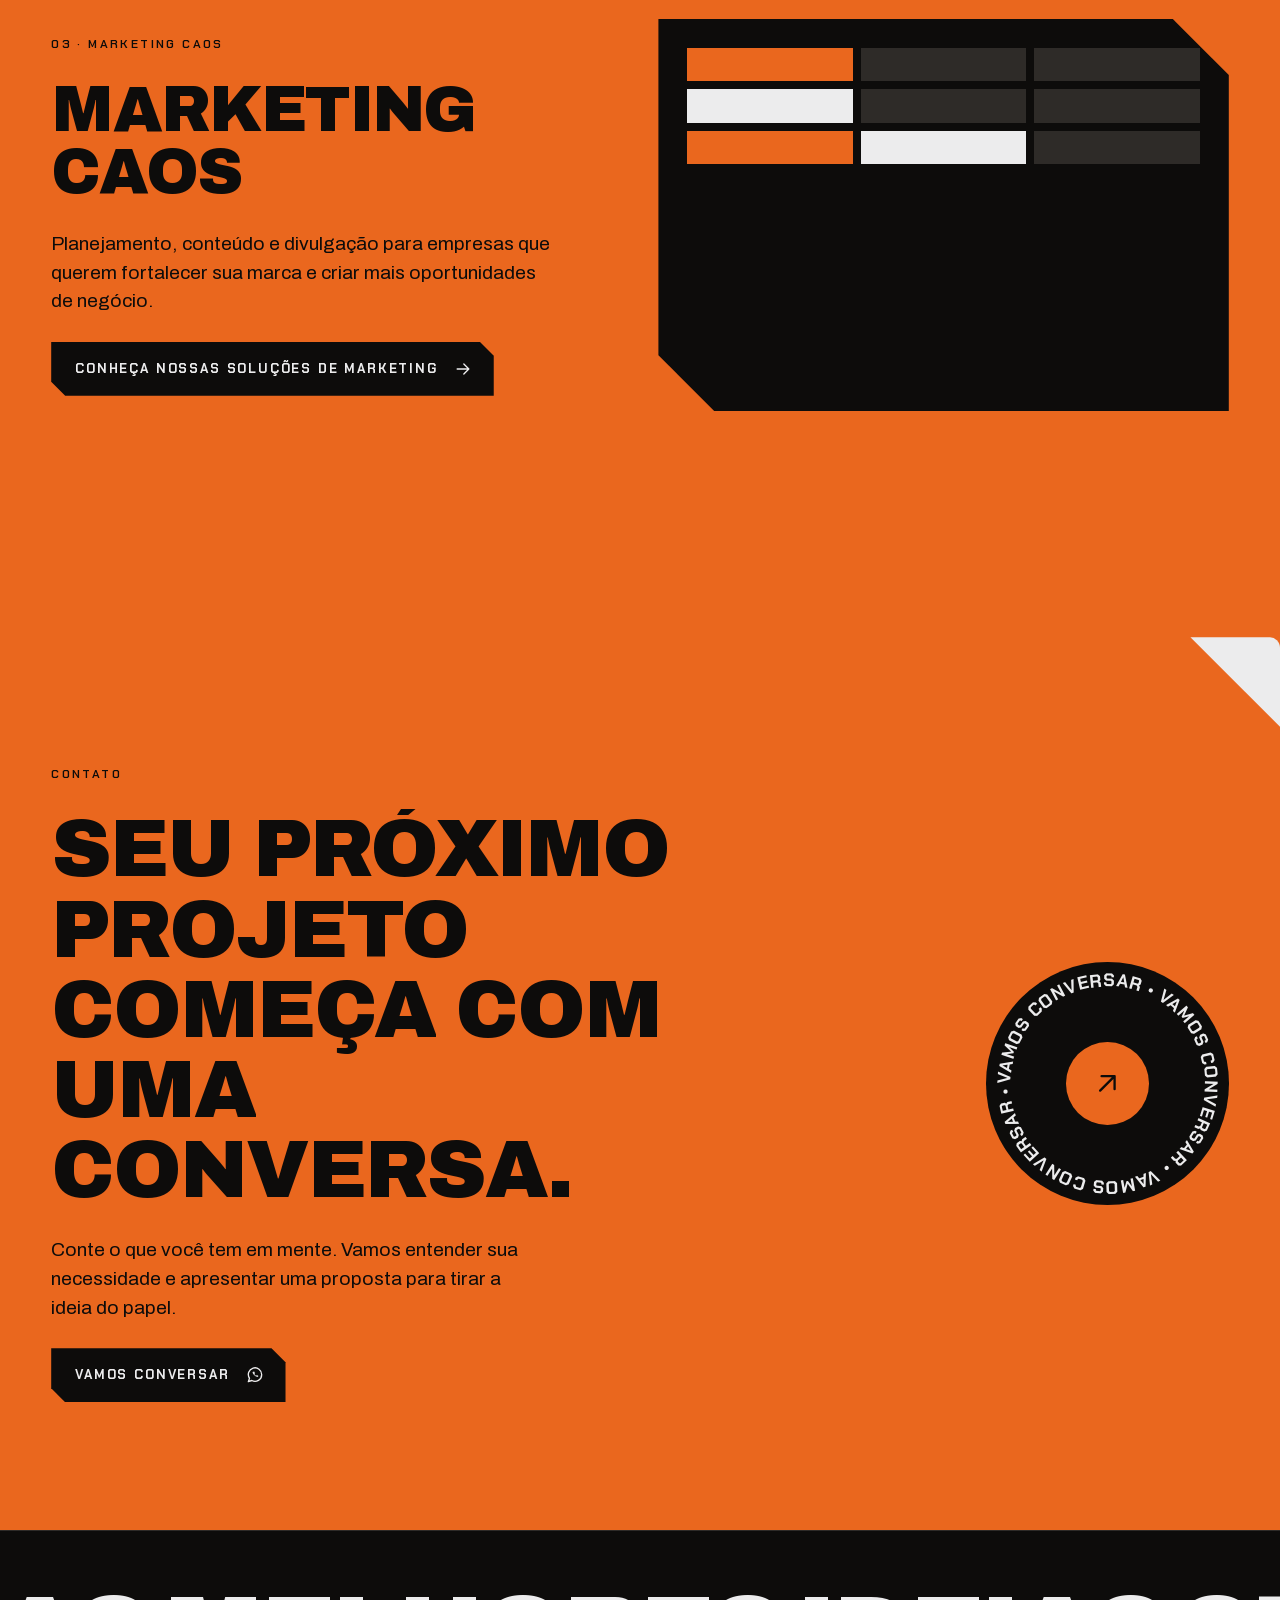
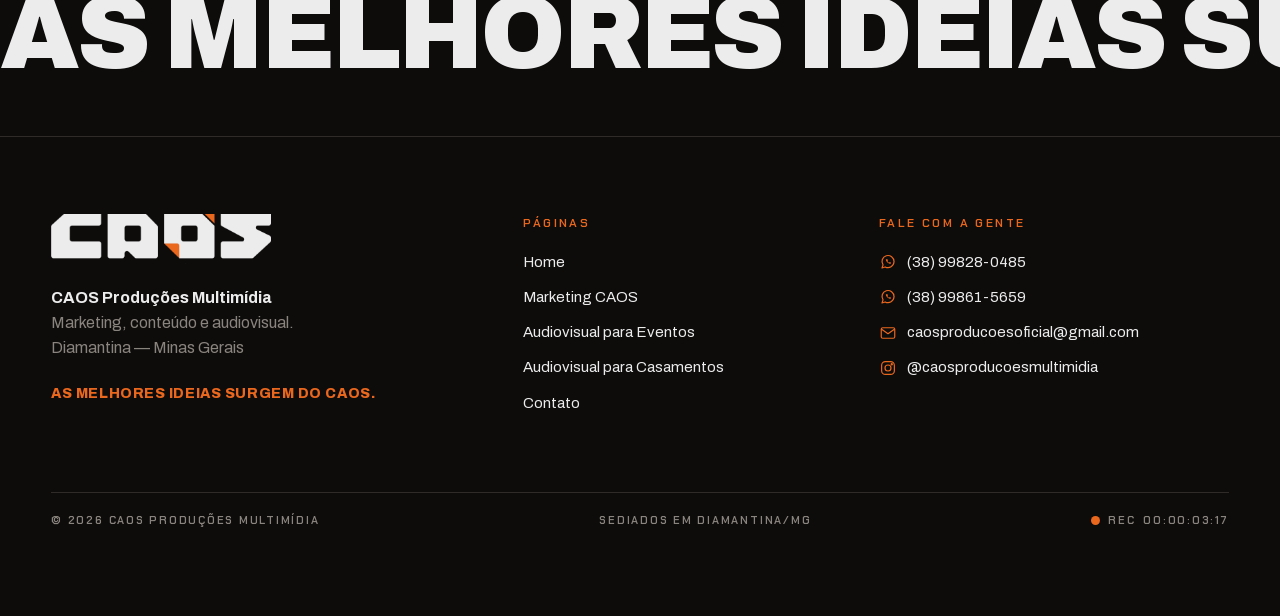
==== commit ad0926d4: "Idiomas: bandeiras (PT/EN/ES) no cabeçalho e tradução completa do site Co-Authored-By: Claude Sonnet" ====
--- a/index.html
+++ b/index.html
@@ -15,7 +15,8 @@
 <link rel="icon" href="/assets/img/brand/favicon.svg" type="image/svg+xml">
 <link rel="preload" href="/assets/fonts/Archivo-100-900-latin.woff2" as="font" type="font/woff2" crossorigin>
 <link rel="stylesheet" href="/assets/fonts/fonts.css">
-<link rel="stylesheet" href="/assets/css/style.css?v=1793987584">
+<link rel="stylesheet" href="/assets/css/style.css?v=1795022951">
+<script>(function(){var l='pt';try{var m=location.search.match(/[?&]lang=(en|es|pt)/);if(m){l=m[1];localStorage.setItem('caosLang',l)}else{l=localStorage.getItem('caosLang')||'pt'}}catch(e){}if(l!=='en'&&l!=='es')l='pt';window.__LANG=l;if(l!=='pt'){document.documentElement.lang=l;document.write('<script src="/assets/i18n/'+l+'.js?v=179502295171382034"><\/script>')}})();</script>
 <script>document.documentElement.classList.add('js');try{if(sessionStorage.getItem('caosNav')==='1')document.documentElement.classList.add('is-entering')}catch(e){}</script>
 <script type="application/ld+json">{"@context": "https://schema.org", "@type": "ProfessionalService", "name": "CAOS Produções Multimídia", "url": "https://acaos.com.br", "image": "https://acaos.com.br/assets/img/og-image.jpg", "logo": "https://acaos.com.br/assets/img/brand/favicon.svg", "telephone": "+5538998280485", "email": "caosproducoesoficial@gmail.com", "address": {"@type": "PostalAddress", "streetAddress": "Rua Direita, 180", "addressLocality": "Diamantina", "addressRegion": "MG", "addressCountry": "BR"}, "areaServed": "Diamantina e região, Minas Gerais", "sameAs": ["https://www.instagram.com/caosproducoesmultimidia/"]}</script>
 
@@ -28,6 +29,7 @@
 <header class="hdr" data-hdr>
   <a class="hdr__logo" href="/" aria-label="CAOS · página inicial"><img src="/assets/img/brand/logo-nevoa.png" alt="CAOS" width="124" height="28"></a>
   <nav class="hdr__nav" aria-label="Principal"><a href="/" aria-current=page data-nav>Home</a><a href="/marketing/" data-nav>Marketing CAOS</a><a href="/eventos/" data-nav>Audiovisual para Eventos</a><a href="/casamentos/" data-nav>Audiovisual para Casamentos</a><a href="/contato/" data-nav>Contato</a></nav>
+  <div class="lang" role="group" aria-label="Idioma"><button type="button" class="lang__b" data-l="pt" aria-label="Português" title="Português"><svg viewBox="0 0 30 20" aria-hidden="true"><rect width="30" height="20" fill="#009C3B"/><path d="M15 2.4 27.4 10 15 17.6 2.6 10z" fill="#FFDF00"/><circle cx="15" cy="10" r="4.5" fill="#002776"/><path d="M10.7 9.1c3.2-.6 6.3-.2 8.9 1.6" stroke="#fff" stroke-width=".9" fill="none"/></svg></button><button type="button" class="lang__b" data-l="en" aria-label="English" title="English"><svg viewBox="0 0 30 20" aria-hidden="true"><rect y="0.000" width="30" height="1.558" fill="#B22234"/><rect y="1.538" width="30" height="1.558" fill="#fff"/><rect y="3.077" width="30" height="1.558" fill="#B22234"/><rect y="4.615" width="30" height="1.558" fill="#fff"/><rect y="6.154" width="30" height="1.558" fill="#B22234"/><rect y="7.692" width="30" height="1.558" fill="#fff"/><rect y="9.231" width="30" height="1.558" fill="#B22234"/><rect y="10.769" width="30" height="1.558" fill="#fff"/><rect y="12.308" width="30" height="1.558" fill="#B22234"/><rect y="13.846" width="30" height="1.558" fill="#fff"/><rect y="15.385" width="30" height="1.558" fill="#B22234"/><rect y="16.923" width="30" height="1.558" fill="#fff"/><rect y="18.462" width="30" height="1.558" fill="#B22234"/><rect width="12.5" height="10.77" fill="#3C3B6E"/><circle cx="1.6" cy="1.5" r=".62" fill="#fff"/><circle cx="4.5" cy="1.5" r=".62" fill="#fff"/><circle cx="7.4" cy="1.5" r=".62" fill="#fff"/><circle cx="10.3" cy="1.5" r=".62" fill="#fff"/><circle cx="1.6" cy="3.7" r=".62" fill="#fff"/><circle cx="4.5" cy="3.7" r=".62" fill="#fff"/><circle cx="7.4" cy="3.7" r=".62" fill="#fff"/><circle cx="10.3" cy="3.7" r=".62" fill="#fff"/><circle cx="1.6" cy="5.9" r=".62" fill="#fff"/><circle cx="4.5" cy="5.9" r=".62" fill="#fff"/><circle cx="7.4" cy="5.9" r=".62" fill="#fff"/><circle cx="10.3" cy="5.9" r=".62" fill="#fff"/><circle cx="1.6" cy="8.1" r=".62" fill="#fff"/><circle cx="4.5" cy="8.1" r=".62" fill="#fff"/><circle cx="7.4" cy="8.1" r=".62" fill="#fff"/><circle cx="10.3" cy="8.1" r=".62" fill="#fff"/></svg></button><button type="button" class="lang__b" data-l="es" aria-label="Español" title="Español"><svg viewBox="0 0 30 20" aria-hidden="true"><rect width="30" height="20" fill="#AA151B"/><rect y="5" width="30" height="10" fill="#F1BF00"/></svg></button></div>
   <div class="hdr__cta"><a class="btn btn--solid" href="https://wa.me/5538998280485?text=Ol%C3%A1%2C%20CAOS%21%20Vim%20pelo%20site%20e%20gostaria%20de%20conversar%20sobre%20um%20projeto." target="_blank" rel="noopener" data-track="wa_header_home" data-magnetic data-cursor="WhatsApp"><span class="btn__t">Orçamento</span><span class="btn__i"><svg class="ico" viewBox="0 0 24 24" fill="none" stroke="currentColor" stroke-width="1.6" stroke-linecap="round" stroke-linejoin="round" aria-hidden="true"><path d="M20 11.5A8 8 0 0 1 8.2 18.6L4 20l1.4-4.1A8 8 0 1 1 20 11.5Z"/><path d="M9 8.5c.3 2.6 2.700 5 6 6l1.2-1.4-2-1-.8.8c-.8-.3-1.800-1.300-2.200-2.200l.8-.8-1-2Z" fill="currentColor" stroke="none"/></svg></span></a></div>
   <button class="burger" type="button" aria-label="Abrir menu" aria-expanded="false" data-burger><span></span><span></span></button>
 </header>
@@ -182,7 +184,8 @@
 </div>
 <script type="application/json" id="works-data">{"aftermovie-evento": {"id": "aftermovie-evento", "frente": "eventos", "tipo": "video", "titulo": "Aftermovie Sertão Diamante", "cliente": "Sertão Diamante", "servico": "Filme do evento", "descricao": "Os principais acontecimentos e a atmosfera do evento em um só filme.", "capa": "/assets/img/portfolio/aftermovie-sertao.jpg", "youtube": "etzBxqLYMFM", "destaque": true}, "aftermovie-fad": {"id": "aftermovie-fad", "frente": "eventos", "tipo": "video", "titulo": "Aftermovie FAD", "cliente": "FAD", "servico": "Filme do evento", "descricao": "Os principais acontecimentos e a atmosfera do evento em um só filme.", "capa": "/assets/img/portfolio/evento-fad.jpg", "youtube": "pu70f4T4Mtc"}, "casamento-filme-1": {"id": "casamento-filme-1", "frente": "casamentos", "tipo": "video", "titulo": "Filme de casamento", "cliente": "Matheus e Marta", "servico": "Filme de casamento", "descricao": "Uma narrativa que conecta os momentos e a emoção do dia.", "capa": "/assets/img/portfolio/filme-matheus-marta.jpg", "destaque": true, "youtube": "ptnm9Niu5Jw"}, "casamento-fotos-1": {"id": "casamento-fotos-1", "frente": "casamentos", "tipo": "foto", "titulo": "Cerimônia e saída da igreja", "cliente": "Casal a confirmar", "servico": "Fotografia de casamento", "descricao": "O casal, os convidados e os detalhes da história de vocês.", "capa": "/assets/img/portfolio/casamento-saida-igreja.jpg"}, "casamento-prewedding": {"id": "casamento-prewedding", "frente": "casamentos", "tipo": "video", "titulo": "Pré-wedding", "cliente": "João e Alice", "servico": "Pré-wedding", "descricao": "A conexão de vocês registrada antes do grande dia.", "capa": "/assets/img/portfolio/casamento-prewedding.jpg", "youtube": "e2crN0yd5gg"}, "marketing-case-1": {"id": "marketing-case-1", "frente": "marketing", "tipo": "instagram", "titulo": "Gestão de redes sociais", "cliente": "Clientes CAOS", "servico": "Gestão de redes sociais", "descricao": "Planejamento de conteúdo, artes, vídeos e publicações para o Instagram de cada cliente.", "capa": "/assets/img/portfolio/insta-gestao-redes.jpg", "destaque": true}, "marketing-video-1": {"id": "marketing-video-1", "frente": "marketing", "tipo": "video", "titulo": "Vídeo institucional", "cliente": "Sertaneja", "servico": "Produção de fotos e vídeos", "descricao": "Apresentando produtos, equipe e estrutura com qualidade profissional.", "capa": "/assets/img/portfolio/institucional-sertaneja.jpg", "destaque": true, "youtube": "MZnS8lA_hLA"}, "marketing-campanha-1": {"id": "marketing-campanha-1", "frente": "marketing", "tipo": "foto", "titulo": "Campanha de lançamento", "cliente": "Cliente a confirmar", "servico": "Campanhas e ações de comunicação", "descricao": "Conceito, planejamento e materiais para uma data comercial.", "capa": ""}}</script>
 <script>window.__CAOS_ANALYTICS={"ga4": "", "pixel": ""};</script>
+<script src="/assets/js/i18n.js?v=1795022951" defer></script>
 <script src="/assets/js/lenis.min.js" defer></script>
-<script src="/assets/js/app.js?v=1793987584" defer></script>
+<script src="/assets/js/app.js?v=1795022951" defer></script>
 </body>
 </html>
--- a/assets/css/style.css
+++ b/assets/css/style.css
@@ -569,3 +569,15 @@
   .vf__meta{bottom:44px}
 }
 @media (max-width:820px){.vf__cross{display:none}}
+
+/* ---------- idiomas (bandeiras) ---------- */
+.lang{display:flex;align-items:center;gap:7px;margin-left:clamp(0px,.6vw,10px)}
+.lang__b{width:20px;height:14px;padding:0;border-radius:2px;overflow:hidden;opacity:.5;transition:opacity .25s,transform .25s,box-shadow .25s;box-shadow:0 0 0 1px rgba(236,236,237,.18);flex:none;line-height:0}
+.lang__b svg{display:block;width:100%;height:100%}
+.lang__b:hover{opacity:.95;transform:translateY(-1px)}
+.lang__b.is-on{opacity:1;box-shadow:0 0 0 1.5px var(--laranja)}
+[data-front=casamentos] .lang__b{box-shadow:0 0 0 1px rgba(13,12,11,.25)}
+[data-front=casamentos] .lang__b.is-on{box-shadow:0 0 0 1.5px var(--laranja)}
+@media (max-width:1180px){.lang{margin-left:auto}.burger{margin-left:6px}}
+.hdr__nav a{white-space:nowrap}
+@media (max-width:1360px){.hdr{gap:16px}.hdr__nav{gap:16px}.hdr__nav a{letter-spacing:.09em;font-size:11px}.lang{margin-left:0}}
